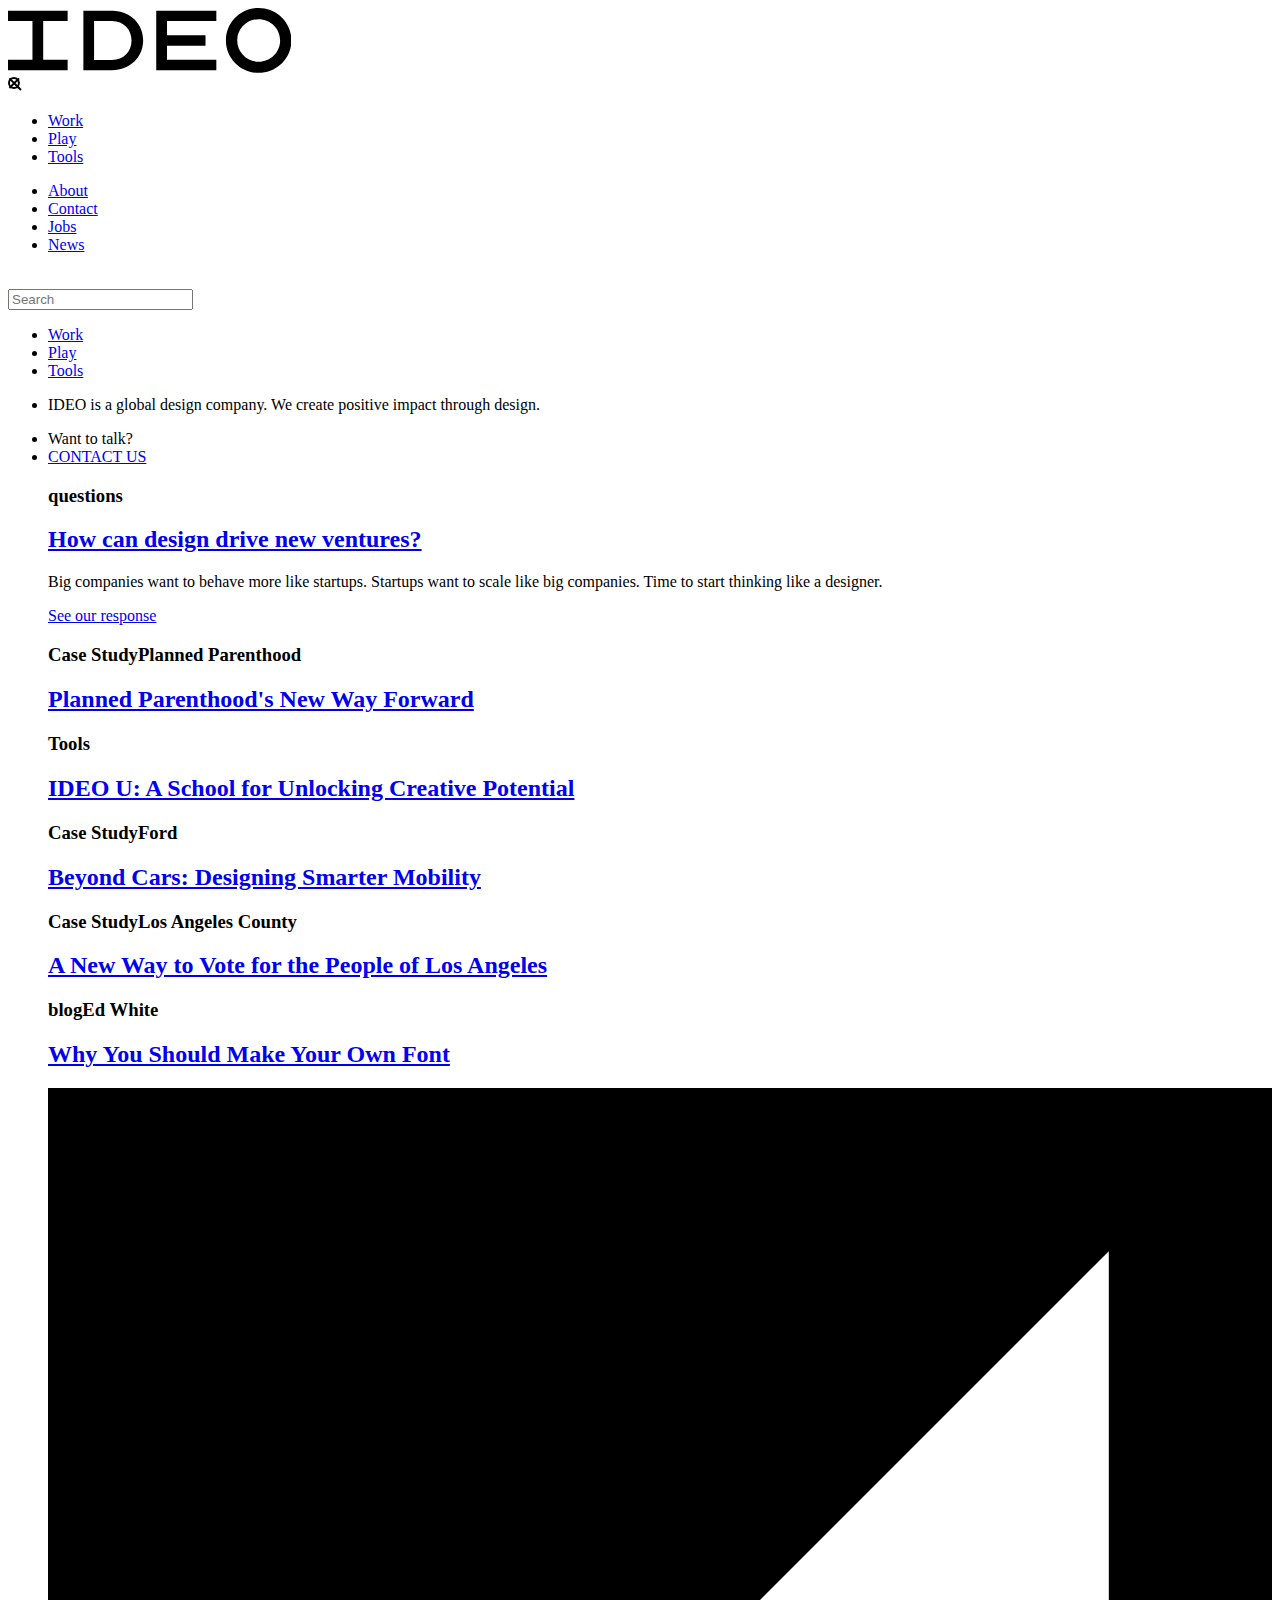
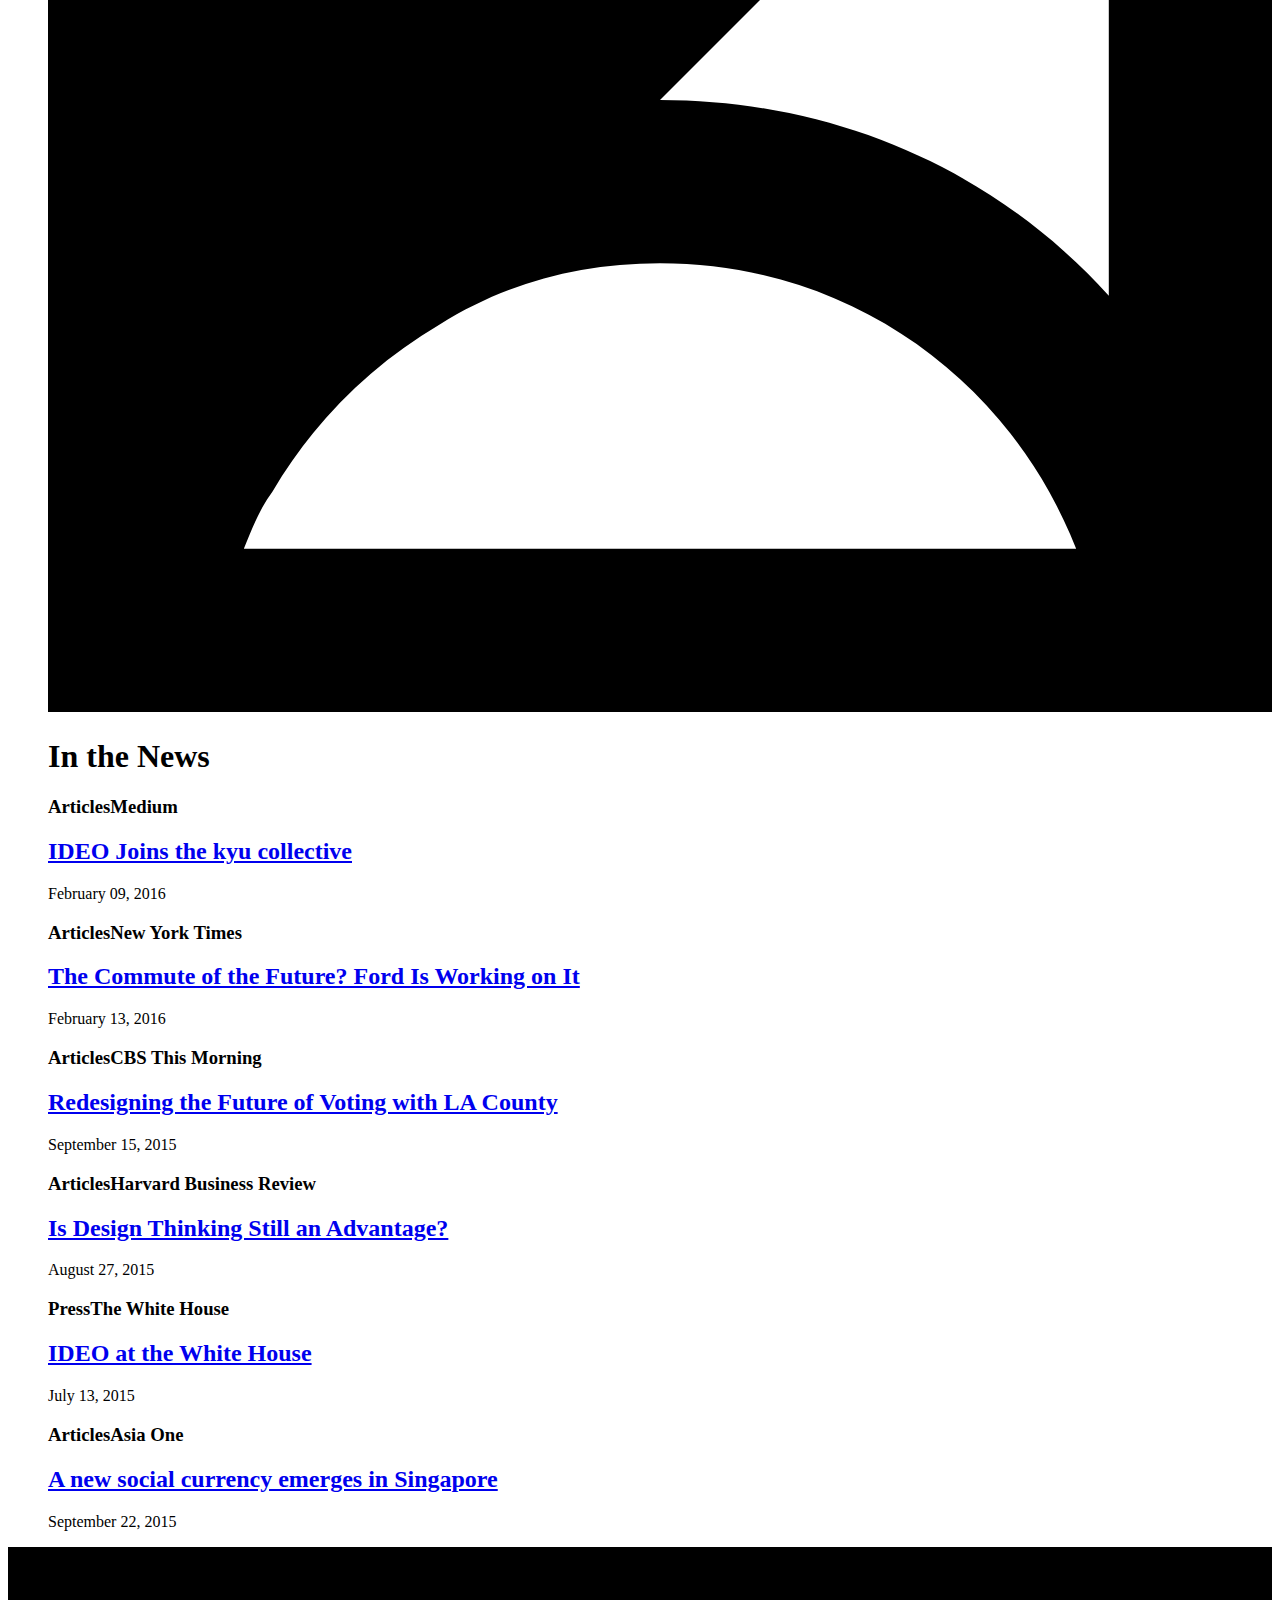
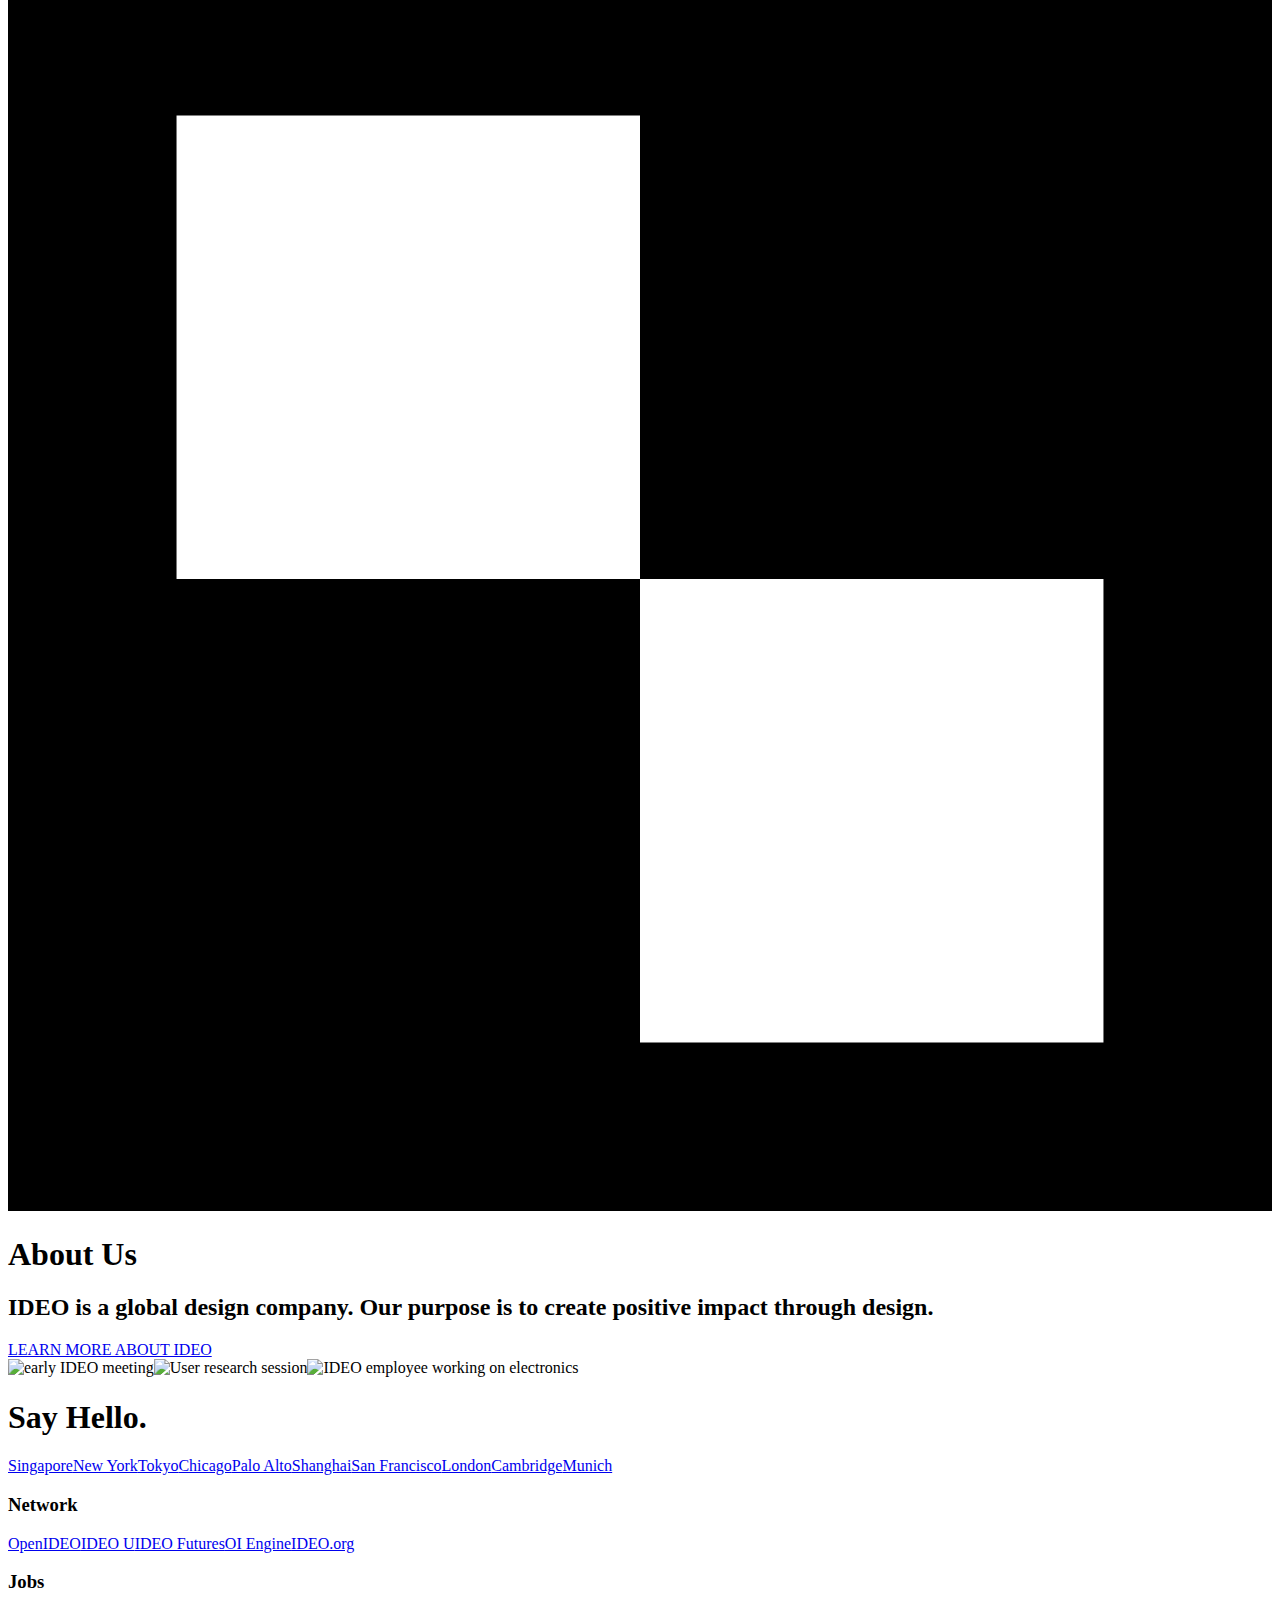
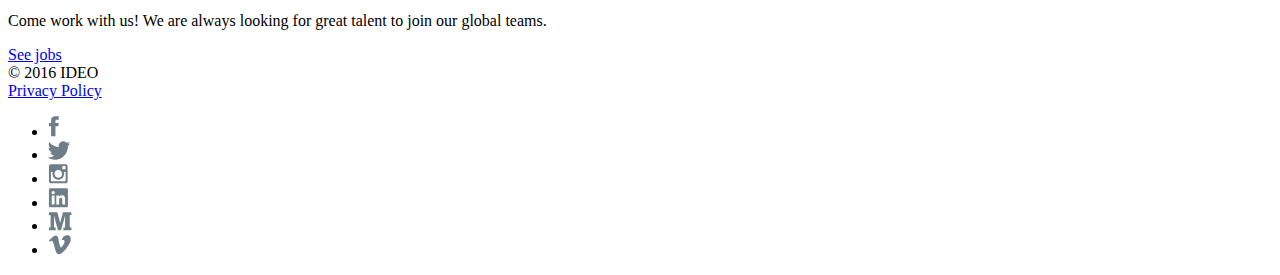
==== index.html @ 6a87eb4c "modify the index" ====
<!DOCTYPE html>
<!-- saved from url=(0020)http://new.ideo.com/ -->
<html data-react-helmet=""><head><meta http-equiv="Content-Type" content="text/html; charset=UTF-8">
  
  <meta name="viewport" content="width=device-width, initial-scale=1">
  
  <link rel="stylesheet" href="./IDEO _ new.ideo.com_files/style.221939f9257e8ff9633b.css">
  <link rel="stylesheet" href="./IDEO _ new.ideo.com_files/fonts.css">
  <link rel="shortcut icon" type="image/x-icon" href="http://new.ideo.com/assets/favicon.ico?20171114">
  <title data-react-helmet="true">IDEO | new.ideo.com</title>
<script type="text/javascript" id="www-widgetapi-script" src="./IDEO _ new.ideo.com_files/www-widgetapi.js" async=""></script><script type="text/javascript" charset="utf8" async="" src="./IDEO _ new.ideo.com_files/iframe_api"></script><script type="text/javascript" charset="utf8" async="" src="./IDEO _ new.ideo.com_files/iframe_api"></script><meta property="og:title" content="IDEO" data-react-helmet="true"><meta property="og:image" content="http://5a5f89b8e10a225a44ac-ccbed124c38c4f7a3066210c073e7d55.r9.cf1.rackcdn.com/images/static/images/ideo_contact.jpg" data-react-helmet="true"><meta property="og:description" content="IDEO is a global design company. We create positive impact through design." data-react-helmet="true"></head>
<body>
  <div id="root"><div class="App" data-reactid=".0"><div data-reactid=".0.0"><noscript data-reactid=".0.0.0"></noscript><div class="Header" data-reactid=".0.0.1"><div class="NavBar" data-reactid=".0.0.1.0"><div class="Nav" data-reactid=".0.0.1.0.0"><div class="NavBar-Left" data-reactid=".0.0.1.0.0.0"><div class="Bar-Item" data-reactid=".0.0.1.0.0.0.0"><a class="NavBar-Home-Link Link" href="http://new.ideo.com/" data-reactid=".0.0.1.0.0.0.0.0"><span class="isvg loaded" data-reactid=".0.0.1.0.0.0.0.0.0"><!--?xml version="1.0" encoding="utf-8"?-->
<!-- Generator: Adobe Illustrator 16.0.4, SVG Export Plug-In . SVG Version: 6.00 Build 0)  -->

<svg version="1.1" id="Layer_1___-450855287" xmlns="http://www.w3.org/2000/svg" xmlns:xlink="http://www.w3.org/1999/xlink" x="0px" y="0px" width="283.465px" height="64.871px" viewBox="0 0 283.465 64.871" enable-background="new 0 0 283.465 64.871" xml:space="preserve">
<g>
	<path d="M104.511,2.628H75.374v59.623h28.56c18.491-0.205,31.228-13.166,31.228-29.9C135.162,15.795,122.688,3.085,104.511,2.628z
		 M103.979,51.989V51.98H86.069V12.882h18.075c11.741,0.276,19.384,8.474,19.384,19.63
		C123.528,43.721,115.814,51.793,103.979,51.989z"></path>
	<polygon points="59.628,13.104 59.628,2.628 0,2.628 0,13.104 24.453,13.104 24.453,51.774 0,51.774 0,62.251 59.628,62.251 
		59.628,51.774 35.18,51.774 35.18,13.104 	"></polygon>
	<polygon points="208.35,13.061 208.35,2.628 148.244,2.628 148.244,62.251 208.35,62.251 208.35,51.811 159.024,51.811 
		159.024,37.651 197.525,37.651 197.525,27.22 159.024,27.22 159.024,13.061 	"></polygon>
	<path d="M250.699,0c-18.098,0-32.764,14.526-32.764,32.432c0,17.922,14.666,32.439,32.764,32.439
		c18.092,0,32.766-14.518,32.766-32.439C283.465,14.526,268.791,0,250.699,0z M250.699,53.679c-11.846,0-21.453-9.511-21.453-21.247
		c0-11.72,9.607-21.231,21.453-21.231c11.844,0,21.453,9.512,21.453,21.231C272.152,44.168,262.543,53.679,250.699,53.679z"></path>
</g>
</svg>
</span></a></div></div><div class="NavBar-Center" data-reactid=".0.0.1.0.0.1"><div class="Bar-Item" data-reactid=".0.0.1.0.0.1.0"></div></div><div class="NavBar-Right" data-reactid=".0.0.1.0.0.2"><div class="Bar-Item" data-reactid=".0.0.1.0.0.2.0"><a class="Link Search-Link" style="display:table;" href="http://new.ideo.com/search" data-reactid=".0.0.1.0.0.2.0.0"><span data-reactid=".0.0.1.0.0.2.0.0.0"><svg class="search_icon_container" version="1.1" xmlns:sketch="http://www.bohemiancoding.com/sketch/ns" xmlns="http://www.w3.org/2000/svg" xmlns:xlink="http://www.w3.org/1999/xlink" x="0px" y="0px" width="15px" height="15px" viewBox="0 0 15 15" enable-background="new 0 0 15 15" xml:space="preserve">
      <path id="magnify" sketch:type="MSPage" fill="none" stroke="#000000" stroke-width="2" d="M5.941,1C3.212,1,1,3.212,1,5.941c0,2.729,2.212,4.942,4.941,4.942c2.729,0,4.941-2.213,4.941-4.942C10.883,3.212,8.67,1,5.941,1z M9.471,9.471L13,13"></path>

      <path class="search-close-icon" id="search-close-icon" sketch:type="MSPage" fill="none" stroke="#000000" stroke-width="2" d="M10.965,10.965L1.394,1.394 M1.433,10.965l9.572-9.571"></path>
</svg>
</span></a></div><div class="Bar-Item" data-reactid=".0.0.1.0.0.2.1"><div class="Hamburger-Link" data-reactid=".0.0.1.0.0.2.1.0"><div class="Hamburger" data-reactid=".0.0.1.0.0.2.1.0.0"><span class="Hamburger-Line" data-reactid=".0.0.1.0.0.2.1.0.0.0"></span><span class="Hamburger-Line" data-reactid=".0.0.1.0.0.2.1.0.0.1"></span><span class="Hamburger-Line" data-reactid=".0.0.1.0.0.2.1.0.0.2"></span></div></div></div></div></div><div class="NavMenu" data-reactid=".0.0.1.0.1"><div class="Grid" data-reactid=".0.0.1.0.1.0"><div class="Menu" data-reactid=".0.0.1.0.1.0.0"><ul class="Navigation-Column" data-reactid=".0.0.1.0.1.0.0.0"><li class="Navigation-Element" data-reactid=".0.0.1.0.1.0.0.0.0"><a class="" href="http://new.ideo.com/work" data-reactid=".0.0.1.0.1.0.0.0.0.0">Work</a></li><li class="Navigation-Element" data-reactid=".0.0.1.0.1.0.0.0.1"><a class="" href="http://new.ideo.com/blog" data-reactid=".0.0.1.0.1.0.0.0.1.0">Play</a></li><li class="Navigation-Element" data-reactid=".0.0.1.0.1.0.0.0.2"><a class="" href="http://new.ideo.com/tools" data-reactid=".0.0.1.0.1.0.0.0.2.0">Tools</a></li></ul><ul class="Navigation-Footer" data-reactid=".0.0.1.0.1.0.0.1"><li class="Navigation-Element" data-reactid=".0.0.1.0.1.0.0.1.0"><a class="" href="http://new.ideo.com/about" data-reactid=".0.0.1.0.1.0.0.1.0.0">About</a></li><li class="Navigation-Element" data-reactid=".0.0.1.0.1.0.0.1.1"><a class="" href="http://new.ideo.com/contact" data-reactid=".0.0.1.0.1.0.0.1.1.0">Contact</a></li><li class="Navigation-Element" data-reactid=".0.0.1.0.1.0.0.1.2"><a class="" href="http://new.ideo.com/jobs" data-reactid=".0.0.1.0.1.0.0.1.2.0">Jobs</a></li><li class="Navigation-Element" data-reactid=".0.0.1.0.1.0.0.1.3"><a class="" href="http://new.ideo.com/news" data-reactid=".0.0.1.0.1.0.0.1.3.0">News</a></li></ul></div></div></div><div class="Search-searchOverlay" data-reactid=".0.0.1.0.2"><div class="Grid" data-reactid=".0.0.1.0.2.0"><div class="Search-overlayInputContainer" data-reactid=".0.0.1.0.2.0.0"><input class="Search-searchTermsInput--overlay" placeholder="Search" data-reactid=".0.0.1.0.2.0.0.0"><img class="White-Search-Icon" src="[data-uri]" alt="Search" data-reactid=".0.0.1.0.2.0.0.1"></div></div></div></div></div><div class="HomeHeader" data-reactid=".0.0.2"><div class="HomeHeader-container" data-reactid=".0.0.2.0"><div class="Grid" data-reactid=".0.0.2.0.0"><div class="HomeHeader-triplets" data-reactid=".0.0.2.0.0.0"><ul class="Menu List-Unstyled" data-reactid=".0.0.2.0.0.0.0"><li class="" data-title="work" data-reactid=".0.0.2.0.0.0.0.$0"><a class="" href="http://new.ideo.com/work" data-reactid=".0.0.2.0.0.0.0.$0.0"><span data-reactid=".0.0.2.0.0.0.0.$0.0.0">Work</span></a></li><li class="" data-title="play" data-reactid=".0.0.2.0.0.0.0.$1"><a class="" href="http://new.ideo.com/blog" data-reactid=".0.0.2.0.0.0.0.$1.0"><span data-reactid=".0.0.2.0.0.0.0.$1.0.0">Play</span></a></li><li class="" data-title="tools" data-reactid=".0.0.2.0.0.0.0.$2"><a class="" href="http://new.ideo.com/tools" data-reactid=".0.0.2.0.0.0.0.$2.0"><span data-reactid=".0.0.2.0.0.0.0.$2.0.0">Tools</span></a></li></ul></div><div class="HomeHeader-slogalAndContactNote" data-reactid=".0.0.2.0.0.1"><ul class="Contact List-Unstyled" data-reactid=".0.0.2.0.0.1.0"><li class="ContactStatement" data-reactid=".0.0.2.0.0.1.0.0"><p data-reactid=".0.0.2.0.0.1.0.0.0">IDEO is a global design company. We create positive impact through design.</p></li><li class="ContactHeading" data-reactid=".0.0.2.0.0.1.0.1">Want to talk?</li><li data-reactid=".0.0.2.0.0.1.0.2"><a class="" href="http://new.ideo.com/contact" data-reactid=".0.0.2.0.0.1.0.2.0">CONTACT US</a></li></ul></div></div></div></div><ul class="Bands" data-reactid=".0.0.3"><div class="Band FeaturedTileBand FeaturedTileBand--null" data-reactid=".0.0.3.$0"><div class="FeaturedTileBand-ImageContainer" data-reactid=".0.0.3.$0.0"><div class="SmartImage SmartImage--background" style="background-image: url(&quot;http://churchill.imgix.net/images/casestudies/images/IDEO_MassMutual_SoG_8.jpg?auto=format&amp;dpr=2&amp;fit=fit&amp;h=832&amp;w=1500&quot;);" data-reactid=".0.0.3.$0.0.0"></div></div><div class="FeaturedTileBand-Content" data-reactid=".0.0.3.$0.1"><div class="Grid" data-reactid=".0.0.3.$0.1.0"><div class="FeaturedTileBand-PlaceholderContainer" data-reactid=".0.0.3.$0.1.0.0"><div class="FeaturedTileBand-Placeholder" data-reactid=".0.0.3.$0.1.0.0.0"></div></div><div class="FeaturedTileBand-MainContainer" data-reactid=".0.0.3.$0.1.0.1"><div class="FeaturedTileBand-Main" data-reactid=".0.0.3.$0.1.0.1.0"><div class="FeaturedTileBand-MainContent" data-reactid=".0.0.3.$0.1.0.1.0.0"><h3 class="" data-reactid=".0.0.3.$0.1.0.1.0.0.0"><span class="FeaturedTileBand-Type" data-reactid=".0.0.3.$0.1.0.1.0.0.0.0">questions</span><span data-reactid=".0.0.3.$0.1.0.1.0.0.0.1"></span></h3><h2 data-reactid=".0.0.3.$0.1.0.1.0.0.1"><span data-reactid=".0.0.3.$0.1.0.1.0.0.1.0"><a class="" href="http://new.ideo.com/question/how-can-design-drive-new-ventures" data-reactid=".0.0.3.$0.1.0.1.0.0.1.0.0"><span data-reactid=".0.0.3.$0.1.0.1.0.0.1.0.0.0"> </span><span data-reactid=".0.0.3.$0.1.0.1.0.0.1.0.0.1">How can design drive new ventures?</span><span data-reactid=".0.0.3.$0.1.0.1.0.0.1.0.0.2"> </span></a></span></h2><div class="FeaturedTileBand-Divider" data-reactid=".0.0.3.$0.1.0.1.0.0.2"></div><p data-reactid=".0.0.3.$0.1.0.1.0.0.3">Big companies want to behave more like startups. Startups want to scale like big companies. Time to start thinking like a designer.</p><a class="Button Button--small" href="http://new.ideo.com/question/how-can-design-drive-new-ventures" data-reactid=".0.0.3.$0.1.0.1.0.0.4">See our response</a></div><span data-reactid=".0.0.3.$0.1.0.1.0.1"></span></div></div></div></div></div><div class="Band ThreeRichTilesBand WithinRowsOfBands" data-reactid=".0.0.3.$1"><div class="Grid" data-reactid=".0.0.3.$1.1"><div class="RichTile RichTile--small RichTile--left" data-reactid=".0.0.3.$1.1.$0"><div class="RichTile-Content" data-reactid=".0.0.3.$1.1.$0.0"><div class="RichTile-ImageContainer" data-reactid=".0.0.3.$1.1.$0.0.0"><a class="" href="http://new.ideo.com/case-study/planned-parenthoods-new-way-forward" data-reactid=".0.0.3.$1.1.$0.0.0.0"><span data-reactid=".0.0.3.$1.1.$0.0.0.0.0"> </span><div class="SmartImage SmartImage--background" style="background-image: url(&quot;http://churchill.imgix.net/images/casestudies/images/P2J1506.jpg?auto=format&amp;dpr=2&amp;fit=crop&amp;h=270&amp;w=400&quot;);" data-reactid=".0.0.3.$1.1.$0.0.0.0.1"></div><span data-reactid=".0.0.3.$1.1.$0.0.0.0.2"> </span></a></div><div class="RichTile-MainContainer" data-reactid=".0.0.3.$1.1.$0.0.1"><span data-reactid=".0.0.3.$1.1.$0.0.1.0"></span><h3 class="" data-reactid=".0.0.3.$1.1.$0.0.1.1"><span class="RichTile-Type" data-reactid=".0.0.3.$1.1.$0.0.1.1.0">Case Study</span><span data-reactid=".0.0.3.$1.1.$0.0.1.1.1">Planned Parenthood</span></h3><h2 data-reactid=".0.0.3.$1.1.$0.0.1.2"><span data-reactid=".0.0.3.$1.1.$0.0.1.2.0"><a class="" href="http://new.ideo.com/case-study/planned-parenthoods-new-way-forward" data-reactid=".0.0.3.$1.1.$0.0.1.2.0.0">Planned Parenthood's New Way Forward</a></span></h2></div></div></div><div class="RichTile RichTile--small RichTile--left" data-reactid=".0.0.3.$1.1.$1"><div class="RichTile-Content" data-reactid=".0.0.3.$1.1.$1.0"><div class="RichTile-ImageContainer" data-reactid=".0.0.3.$1.1.$1.0.0"><a class="" href="http://new.ideo.com/post/ideo-u" data-reactid=".0.0.3.$1.1.$1.0.0.0"><span data-reactid=".0.0.3.$1.1.$1.0.0.0.0"> </span><div class="SmartImage SmartImage--background" style="background-image: url(&quot;http://churchill.imgix.net/images/externalDestination/images/home-left-right-image-2.jpg?auto=format&amp;dpr=2&amp;fit=crop&amp;h=270&amp;w=400&quot;);" data-reactid=".0.0.3.$1.1.$1.0.0.0.1"></div><span data-reactid=".0.0.3.$1.1.$1.0.0.0.2"> </span></a></div><div class="RichTile-MainContainer" data-reactid=".0.0.3.$1.1.$1.0.1"><span data-reactid=".0.0.3.$1.1.$1.0.1.0"></span><h3 class="" data-reactid=".0.0.3.$1.1.$1.0.1.1"><span class="RichTile-Type" data-reactid=".0.0.3.$1.1.$1.0.1.1.0">Tools</span><span data-reactid=".0.0.3.$1.1.$1.0.1.1.1"></span></h3><h2 data-reactid=".0.0.3.$1.1.$1.0.1.2"><span data-reactid=".0.0.3.$1.1.$1.0.1.2.0"><a class="" href="http://new.ideo.com/post/ideo-u" data-reactid=".0.0.3.$1.1.$1.0.1.2.0.0">IDEO U: A School for Unlocking Creative Potential</a></span></h2></div></div></div><div class="RichTile RichTile--small RichTile--left" data-reactid=".0.0.3.$1.1.$2"><div class="RichTile-Content" data-reactid=".0.0.3.$1.1.$2.0"><div class="RichTile-ImageContainer" data-reactid=".0.0.3.$1.1.$2.0.0"><a class="" href="http://new.ideo.com/case-study/beyond-cars-designing-smarter-mobility" data-reactid=".0.0.3.$1.1.$2.0.0.0"><span data-reactid=".0.0.3.$1.1.$2.0.0.0.0"> </span><div class="SmartImage SmartImage--background" style="background-image: url(&quot;http://churchill.imgix.net/images/casestudies/images/ford_5.JPG?auto=format&amp;dpr=2&amp;fit=crop&amp;h=270&amp;w=400&quot;);" data-reactid=".0.0.3.$1.1.$2.0.0.0.1"></div><span data-reactid=".0.0.3.$1.1.$2.0.0.0.2"> </span></a></div><div class="RichTile-MainContainer" data-reactid=".0.0.3.$1.1.$2.0.1"><span data-reactid=".0.0.3.$1.1.$2.0.1.0"></span><h3 class="" data-reactid=".0.0.3.$1.1.$2.0.1.1"><span class="RichTile-Type" data-reactid=".0.0.3.$1.1.$2.0.1.1.0">Case Study</span><span data-reactid=".0.0.3.$1.1.$2.0.1.1.1">Ford</span></h3><h2 data-reactid=".0.0.3.$1.1.$2.0.1.2"><span data-reactid=".0.0.3.$1.1.$2.0.1.2.0"><a class="" href="http://new.ideo.com/case-study/beyond-cars-designing-smarter-mobility" data-reactid=".0.0.3.$1.1.$2.0.1.2.0.0">Beyond Cars: Designing Smarter Mobility</a></span></h2></div></div></div></div></div><div class="Band PairTilesBand lightBlue WithinRowsOfBands" data-reactid=".0.0.3.$2"><div class="Grid" data-reactid=".0.0.3.$2.0"><div class="RichTile RichTile--medium RichTile--left" data-reactid=".0.0.3.$2.0.$0"><div class="RichTile-Content" data-reactid=".0.0.3.$2.0.$0.0"><div class="RichTile-ImageContainer" data-reactid=".0.0.3.$2.0.$0.0.0"><a class="" href="http://new.ideo.com/case-study/a-new-way-to-vote-for-the-people-of-los-angeles" data-reactid=".0.0.3.$2.0.$0.0.0.0"><span data-reactid=".0.0.3.$2.0.$0.0.0.0.0"> </span><div class="SmartImage SmartImage--background" style="background-image: url(&quot;http://churchill.imgix.net/images/casestudies/images/july_screen02.jpg?auto=format&amp;dpr=2&amp;fit=crop&amp;h=270&amp;w=800&quot;);" data-reactid=".0.0.3.$2.0.$0.0.0.0.1"></div><span data-reactid=".0.0.3.$2.0.$0.0.0.0.2"> </span></a></div><div class="RichTile-MainContainer" data-reactid=".0.0.3.$2.0.$0.0.1"><span data-reactid=".0.0.3.$2.0.$0.0.1.0"></span><h3 class="" data-reactid=".0.0.3.$2.0.$0.0.1.1"><span class="RichTile-Type" data-reactid=".0.0.3.$2.0.$0.0.1.1.0">Case Study</span><span data-reactid=".0.0.3.$2.0.$0.0.1.1.1">Los Angeles County</span></h3><h2 data-reactid=".0.0.3.$2.0.$0.0.1.2"><span data-reactid=".0.0.3.$2.0.$0.0.1.2.0"><a class="" href="http://new.ideo.com/case-study/a-new-way-to-vote-for-the-people-of-los-angeles" data-reactid=".0.0.3.$2.0.$0.0.1.2.0.0">A New Way to Vote for the People of Los Angeles</a></span></h2></div></div></div><div class="RichTile RichTile--small RichTile--left" data-reactid=".0.0.3.$2.0.$1"><div class="RichTile-Content" data-reactid=".0.0.3.$2.0.$1.0"><div class="RichTile-ImageContainer" data-reactid=".0.0.3.$2.0.$1.0.0"><a class="" href="http://new.ideo.com/blog/why-you-should-make-your-own-font" data-reactid=".0.0.3.$2.0.$1.0.0.0"><span data-reactid=".0.0.3.$2.0.$1.0.0.0.0"> </span><div class="SmartImage SmartImage--background" style="background-image: url(&quot;http://churchill.imgix.net/images/blog/images/10_Table_Smaller.jpg?auto=format&amp;dpr=2&amp;fit=crop&amp;h=270&amp;w=400&quot;);" data-reactid=".0.0.3.$2.0.$1.0.0.0.1"></div><span data-reactid=".0.0.3.$2.0.$1.0.0.0.2"> </span></a></div><div class="RichTile-MainContainer" data-reactid=".0.0.3.$2.0.$1.0.1"><span data-reactid=".0.0.3.$2.0.$1.0.1.0"></span><h3 class="" data-reactid=".0.0.3.$2.0.$1.0.1.1"><span class="RichTile-Type" data-reactid=".0.0.3.$2.0.$1.0.1.1.0">blog</span><span data-reactid=".0.0.3.$2.0.$1.0.1.1.1">Ed White</span></h3><h2 data-reactid=".0.0.3.$2.0.$1.0.1.2"><span data-reactid=".0.0.3.$2.0.$1.0.1.2.0"><a class="" href="http://new.ideo.com/blog/why-you-should-make-your-own-font" data-reactid=".0.0.3.$2.0.$1.0.1.2.0.0">Why You Should Make Your Own Font</a></span></h2></div></div></div></div></div><div class="Band Band--ThreeLinkColumns" data-reactid=".0.0.3.$3"><div data-reactid=".0.0.3.$3.0"><div class="Band-Header" data-reactid=".0.0.3.$3.0.0"><img src="[data-uri]" alt="" data-reactid=".0.0.3.$3.0.0.0"><h1 data-reactid=".0.0.3.$3.0.0.1">In the News</h1></div><div class="Grid Grid--Wrap" data-reactid=".0.0.3.$3.0.1"><div class="row" data-reactid=".0.0.3.$3.0.1.0"><div class="BandLinkTile BandLinkTile--three BandLinkTile--dark BandLinkTile--bottom" data-reactid=".0.0.3.$3.0.1.0.$0"><div class="BandLinkTile-Content" data-reactid=".0.0.3.$3.0.1.0.$0.0"><div class="BandLinkTile-MainContainer" data-reactid=".0.0.3.$3.0.1.0.$0.0.0"><h3 class="" data-reactid=".0.0.3.$3.0.1.0.$0.0.0.0"><span class="BandLinkTile-Type" data-reactid=".0.0.3.$3.0.1.0.$0.0.0.0.0">Articles</span><span data-reactid=".0.0.3.$3.0.1.0.$0.0.0.0.1">Medium</span></h3><h2 data-reactid=".0.0.3.$3.0.1.0.$0.0.0.1"><span data-reactid=".0.0.3.$3.0.1.0.$0.0.0.1.0"><a class="" href="http://new.ideo.com/news/ideo-joins-the-kyu-collective" data-reactid=".0.0.3.$3.0.1.0.$0.0.0.1.0.0"><span data-reactid=".0.0.3.$3.0.1.0.$0.0.0.1.0.0.0"> </span><span data-reactid=".0.0.3.$3.0.1.0.$0.0.0.1.0.0.1">IDEO Joins the kyu collective</span><span data-reactid=".0.0.3.$3.0.1.0.$0.0.0.1.0.0.2"> </span></a></span></h2><p class="Date" data-reactid=".0.0.3.$3.0.1.0.$0.0.0.2">February 09, 2016</p></div></div></div><div class="BandLinkTile BandLinkTile--three BandLinkTile--light BandLinkTile--top" data-reactid=".0.0.3.$3.0.1.0.$1"><div class="BandLinkTile-Content" data-reactid=".0.0.3.$3.0.1.0.$1.0"><div class="BandLinkTile-MainContainer" data-reactid=".0.0.3.$3.0.1.0.$1.0.0"><h3 class="" data-reactid=".0.0.3.$3.0.1.0.$1.0.0.0"><span class="BandLinkTile-Type" data-reactid=".0.0.3.$3.0.1.0.$1.0.0.0.0">Articles</span><span data-reactid=".0.0.3.$3.0.1.0.$1.0.0.0.1">New York Times</span></h3><h2 data-reactid=".0.0.3.$3.0.1.0.$1.0.0.1"><span data-reactid=".0.0.3.$3.0.1.0.$1.0.0.1.0"><a class="" href="http://new.ideo.com/news/the-commute-of-the-future-ford-is-working-on-it" data-reactid=".0.0.3.$3.0.1.0.$1.0.0.1.0.0"><span data-reactid=".0.0.3.$3.0.1.0.$1.0.0.1.0.0.0"> </span><span data-reactid=".0.0.3.$3.0.1.0.$1.0.0.1.0.0.1">The Commute of the Future? Ford Is Working on It</span><span data-reactid=".0.0.3.$3.0.1.0.$1.0.0.1.0.0.2"> </span></a></span></h2><p class="Date" data-reactid=".0.0.3.$3.0.1.0.$1.0.0.2">February 13, 2016</p></div></div></div><div class="BandLinkTile BandLinkTile--three BandLinkTile--light BandLinkTile--bottom" data-reactid=".0.0.3.$3.0.1.0.$2"><div class="BandLinkTile-Content" data-reactid=".0.0.3.$3.0.1.0.$2.0"><div class="BandLinkTile-MainContainer" data-reactid=".0.0.3.$3.0.1.0.$2.0.0"><h3 class="" data-reactid=".0.0.3.$3.0.1.0.$2.0.0.0"><span class="BandLinkTile-Type" data-reactid=".0.0.3.$3.0.1.0.$2.0.0.0.0">Articles</span><span data-reactid=".0.0.3.$3.0.1.0.$2.0.0.0.1">CBS This Morning</span></h3><h2 data-reactid=".0.0.3.$3.0.1.0.$2.0.0.1"><span data-reactid=".0.0.3.$3.0.1.0.$2.0.0.1.0"><a class="" href="http://new.ideo.com/news/redesigning-the-future-of-voting-with-la-county" data-reactid=".0.0.3.$3.0.1.0.$2.0.0.1.0.0"><span data-reactid=".0.0.3.$3.0.1.0.$2.0.0.1.0.0.0"> </span><span data-reactid=".0.0.3.$3.0.1.0.$2.0.0.1.0.0.1">Redesigning the Future of Voting with LA County</span><span data-reactid=".0.0.3.$3.0.1.0.$2.0.0.1.0.0.2"> </span></a></span></h2><p class="Date" data-reactid=".0.0.3.$3.0.1.0.$2.0.0.2">September 15, 2015</p></div></div></div><div class="BandLinkTile BandLinkTile--three BandLinkTile--dark BandLinkTile--top" data-reactid=".0.0.3.$3.0.1.0.$3"><div class="BandLinkTile-Content" data-reactid=".0.0.3.$3.0.1.0.$3.0"><div class="BandLinkTile-MainContainer" data-reactid=".0.0.3.$3.0.1.0.$3.0.0"><h3 class="" data-reactid=".0.0.3.$3.0.1.0.$3.0.0.0"><span class="BandLinkTile-Type" data-reactid=".0.0.3.$3.0.1.0.$3.0.0.0.0">Articles</span><span data-reactid=".0.0.3.$3.0.1.0.$3.0.0.0.1">Harvard Business Review</span></h3><h2 data-reactid=".0.0.3.$3.0.1.0.$3.0.0.1"><span data-reactid=".0.0.3.$3.0.1.0.$3.0.0.1.0"><a class="" href="http://new.ideo.com/news/is-design-thinking-still-an-advantage" data-reactid=".0.0.3.$3.0.1.0.$3.0.0.1.0.0"><span data-reactid=".0.0.3.$3.0.1.0.$3.0.0.1.0.0.0"> </span><span data-reactid=".0.0.3.$3.0.1.0.$3.0.0.1.0.0.1">Is Design Thinking Still an Advantage?</span><span data-reactid=".0.0.3.$3.0.1.0.$3.0.0.1.0.0.2"> </span></a></span></h2><p class="Date" data-reactid=".0.0.3.$3.0.1.0.$3.0.0.2">August 27, 2015</p></div></div></div><div class="BandLinkTile BandLinkTile--three BandLinkTile--light BandLinkTile--bottom" data-reactid=".0.0.3.$3.0.1.0.$4"><div class="BandLinkTile-Content" data-reactid=".0.0.3.$3.0.1.0.$4.0"><div class="BandLinkTile-MainContainer" data-reactid=".0.0.3.$3.0.1.0.$4.0.0"><h3 class="" data-reactid=".0.0.3.$3.0.1.0.$4.0.0.0"><span class="BandLinkTile-Type" data-reactid=".0.0.3.$3.0.1.0.$4.0.0.0.0">Press</span><span data-reactid=".0.0.3.$3.0.1.0.$4.0.0.0.1">The White House</span></h3><h2 data-reactid=".0.0.3.$3.0.1.0.$4.0.0.1"><span data-reactid=".0.0.3.$3.0.1.0.$4.0.0.1.0"><a class="" href="http://new.ideo.com/news/ideo-at-the-white-house" data-reactid=".0.0.3.$3.0.1.0.$4.0.0.1.0.0"><span data-reactid=".0.0.3.$3.0.1.0.$4.0.0.1.0.0.0"> </span><span data-reactid=".0.0.3.$3.0.1.0.$4.0.0.1.0.0.1">IDEO at the White House</span><span data-reactid=".0.0.3.$3.0.1.0.$4.0.0.1.0.0.2"> </span></a></span></h2><p class="Date" data-reactid=".0.0.3.$3.0.1.0.$4.0.0.2">July 13, 2015</p></div></div></div><div class="BandLinkTile BandLinkTile--three BandLinkTile--light BandLinkTile--top" data-reactid=".0.0.3.$3.0.1.0.$5"><div class="BandLinkTile-Content" data-reactid=".0.0.3.$3.0.1.0.$5.0"><div class="BandLinkTile-MainContainer" data-reactid=".0.0.3.$3.0.1.0.$5.0.0"><h3 class="" data-reactid=".0.0.3.$3.0.1.0.$5.0.0.0"><span class="BandLinkTile-Type" data-reactid=".0.0.3.$3.0.1.0.$5.0.0.0.0">Articles</span><span data-reactid=".0.0.3.$3.0.1.0.$5.0.0.0.1">Asia One</span></h3><h2 data-reactid=".0.0.3.$3.0.1.0.$5.0.0.1"><span data-reactid=".0.0.3.$3.0.1.0.$5.0.0.1.0"><a class="" href="http://new.ideo.com/news/a-new-social-currency-emerges-in-singapore" data-reactid=".0.0.3.$3.0.1.0.$5.0.0.1.0.0"><span data-reactid=".0.0.3.$3.0.1.0.$5.0.0.1.0.0.0"> </span><span data-reactid=".0.0.3.$3.0.1.0.$5.0.0.1.0.0.1">A new social currency emerges in Singapore</span><span data-reactid=".0.0.3.$3.0.1.0.$5.0.0.1.0.0.2"> </span></a></span></h2><p class="Date" data-reactid=".0.0.3.$3.0.1.0.$5.0.0.2">September 22, 2015</p></div></div></div></div></div></div></div></ul><div class="HomeAboutUs" data-reactid=".0.0.4"><div class="Band-Header" data-reactid=".0.0.4.0"><img src="[data-uri]" alt="" data-reactid=".0.0.4.0.0"><h1 data-reactid=".0.0.4.0.1">About Us</h1></div><h2 data-reactid=".0.0.4.1">IDEO is a global design company. Our purpose is to create positive impact through design.</h2><div class="learn-more-btn" data-reactid=".0.0.4.2"><a class="Button Button--small" href="http://new.ideo.com/about" data-reactid=".0.0.4.2.0">LEARN MORE ABOUT IDEO</a></div><div class="circular-images" data-reactid=".0.0.4.3"><img src="./IDEO _ new.ideo.com_files/about-1.png" alt="early IDEO meeting" data-reactid=".0.0.4.3.0"><img src="./IDEO _ new.ideo.com_files/about-2.png" alt="User research session" data-reactid=".0.0.4.3.1"><img src="./IDEO _ new.ideo.com_files/about-3.png" alt="IDEO employee working on electronics" data-reactid=".0.0.4.3.2"></div></div><div class="Footer" data-reactid=".0.0.5"><div class="Grid" data-reactid=".0.0.5.0"><div class="Upper-Footer" data-reactid=".0.0.5.0.0"><h1 data-reactid=".0.0.5.0.0.0">Say Hello.</h1><div class="Upper-Footer-Content" data-reactid=".0.0.5.0.0.1"><div class="FooterLocations" data-reactid=".0.0.5.0.0.1.0"><a class="" href="http://new.ideo.com/location/singapore" data-reactid=".0.0.5.0.0.1.0.$2412">Singapore</a><a class="" href="http://new.ideo.com/location/new-york" data-reactid=".0.0.5.0.0.1.0.$2392">New York</a><a class="" href="http://new.ideo.com/location/tokyo" data-reactid=".0.0.5.0.0.1.0.$2372">Tokyo</a><a class="" href="http://new.ideo.com/location/chicago" data-reactid=".0.0.5.0.0.1.0.$2352">Chicago</a><a class="" href="http://new.ideo.com/location/palo-alto" data-reactid=".0.0.5.0.0.1.0.$2332">Palo Alto</a><a class="" href="http://new.ideo.com/location/shanghai" data-reactid=".0.0.5.0.0.1.0.$2312">Shanghai</a><a class="" href="http://new.ideo.com/location/san-francisco" data-reactid=".0.0.5.0.0.1.0.$2432">San Francisco</a><a class="" href="http://new.ideo.com/location/london" data-reactid=".0.0.5.0.0.1.0.$1812">London</a><a class="" href="http://new.ideo.com/location/cambridge" data-reactid=".0.0.5.0.0.1.0.$1802">Cambridge</a><a class="" href="http://new.ideo.com/location/munich" data-reactid=".0.0.5.0.0.1.0.$772">Munich</a></div><div class="Footer-Network-Links" data-reactid=".0.0.5.0.0.1.1"><h3 data-reactid=".0.0.5.0.0.1.1.0">Network</h3><a href="https://openideo.com/" target="_blank" rel="noopener" data-reactid=".0.0.5.0.0.1.1.1:$0">OpenIDEO</a><a href="http://www.ideou.com/" target="_blank" rel="noopener" data-reactid=".0.0.5.0.0.1.1.1:$1">IDEO U</a><a href="http://www.ideofutures.com/" target="_blank" rel="noopener" data-reactid=".0.0.5.0.0.1.1.1:$2">IDEO Futures</a><a href="http://www.oiengine.com/" target="_blank" rel="noopener" data-reactid=".0.0.5.0.0.1.1.1:$3">OI Engine</a><a href="https://www.ideo.org/" target="_blank" rel="noopener" data-reactid=".0.0.5.0.0.1.1.1:$4">IDEO.org</a></div><div class="Footer-Jobs" data-reactid=".0.0.5.0.0.1.2"><h3 data-reactid=".0.0.5.0.0.1.2.0">Jobs</h3><p data-reactid=".0.0.5.0.0.1.2.1">Come work with us! We are always looking for great talent to join our global teams.</p><a class="Button Button--small" href="http://new.ideo.com/jobs" data-reactid=".0.0.5.0.0.1.2.2">See jobs</a></div></div></div><div class="Lower-Footer" data-reactid=".0.0.5.0.1"><div class="Footer-Item Footer-Left" data-reactid=".0.0.5.0.1.0"><div class="Footer-I18nWrapper" data-reactid=".0.0.5.0.1.0.0"><span class="Footer-I18nLabel" data-reactid=".0.0.5.0.1.0.0.0"><span data-reactid=".0.0.5.0.1.0.0.0.0">© </span><span data-reactid=".0.0.5.0.1.0.0.0.1">2016</span><span data-reactid=".0.0.5.0.1.0.0.0.2"> IDEO</span></span></div></div><div class="Footer-Item Footer-Center" data-reactid=".0.0.5.0.1.1"><a class="Footer-LinkItem" href="http://new.ideo.com/privacy" target="_blank" rel="noopener" data-reactid=".0.0.5.0.1.1.0">Privacy Policy</a></div><div class="Footer-Item Footer-Right" data-reactid=".0.0.5.0.1.2"><ul class="Footer-Social" data-reactid=".0.0.5.0.1.2.0"><li class="Footer-SocialElement" data-reactid=".0.0.5.0.1.2.0.$facebook"><a href="http://www.facebook.com/IDEOprofile" target="_blank" rel="noopener" data-reactid=".0.0.5.0.1.2.0.$facebook.0"><span class="isvg loaded" data-reactid=".0.0.5.0.1.2.0.$facebook.0.0"><!--?xml version="1.0" encoding="UTF-8" standalone="no"?-->
<svg width="11px" height="21px" viewBox="0 0 11 21" version="1.1" xmlns="http://www.w3.org/2000/svg" xmlns:xlink="http://www.w3.org/1999/xlink" xmlns:sketch="http://www.bohemiancoding.com/sketch/ns">
    <!-- Generator: Sketch 3.3.2 (12043) - http://www.bohemiancoding.com/sketch -->
    <title>logo_facebook</title>
    <desc>Created with Sketch.</desc>
    <defs></defs>
    <g id="Page-1___-1561272119" stroke="none" stroke-width="1" fill="none" fill-rule="evenodd" sketch:type="MSPage">
        <g id="Artboard-12___-1561272119" sketch:type="MSArtboardGroup" transform="translate(-370.000000, -89.000000)" fill="#6E7E88">
            <g id="logo_facebook___-1561272119" sketch:type="MSLayerGroup" transform="translate(370.000000, 89.000000)">
                <path d="M7.47033929,20.3333333 L7.47033929,10.3321624 L10.3832122,10.3321624 L10.7692308,6.88570351 L7.47033929,6.88570351 L7.47528825,5.16071765 C7.47528825,4.26182809 7.56540048,3.78018254 8.92760058,3.78018254 L10.7486101,3.78018254 L10.7486101,0.333333333 L7.83532478,0.333333333 C4.33600059,0.333333333 3.10432921,2.00523669 3.10432921,4.81685239 L3.10432921,6.88609382 L0.923076923,6.88609382 L0.923076923,10.3325527 L3.10432921,10.3325527 L3.10432921,20.3333333 L7.47033929,20.3333333 Z" sketch:type="MSShapeGroup"></path>
            </g>
        </g>
    </g>
</svg></span></a></li><li class="Footer-SocialElement" data-reactid=".0.0.5.0.1.2.0.$twitter"><a href="http://twitter.com/ideo" target="_blank" rel="noopener" data-reactid=".0.0.5.0.1.2.0.$twitter.0"><span class="isvg loaded" data-reactid=".0.0.5.0.1.2.0.$twitter.0.0"><!--?xml version="1.0" encoding="UTF-8" standalone="no"?-->
<svg width="22px" height="19px" viewBox="0 0 22 19" version="1.1" xmlns="http://www.w3.org/2000/svg" xmlns:xlink="http://www.w3.org/1999/xlink" xmlns:sketch="http://www.bohemiancoding.com/sketch/ns">
    <!-- Generator: Sketch 3.3.2 (12043) - http://www.bohemiancoding.com/sketch -->
    <title>logo_twitter</title>
    <desc>Created with Sketch.</desc>
    <defs></defs>
    <g id="Page-1___-1047135550" stroke="none" stroke-width="1" fill="none" fill-rule="evenodd" sketch:type="MSPage">
        <g id="Artboard-12___-1047135550" sketch:type="MSArtboardGroup" transform="translate(-410.000000, -91.000000)" fill="#6E7E88">
            <g id="logo_twitter___-1047135550" sketch:type="MSLayerGroup" transform="translate(409.000000, 91.000000)">
                <path d="M11.6800334,5.21028706 L11.7280555,6.00325542 L10.9276867,5.90615726 C8.01434434,5.53394761 5.46917161,4.27167144 3.3081759,2.15169478 L2.2516891,1.09979797 L1.97956372,1.87658331 C1.40329819,3.60816729 1.77146783,5.43684945 2.97202101,6.66675957 C3.61231603,7.34644674 3.46824965,7.44354491 2.36374073,7.03896921 C1.97956372,6.90950499 1.64340883,6.81240682 1.61139408,6.8609559 C1.49934245,6.9742371 1.88351946,8.44689264 2.1876596,9.02948164 C2.60385137,9.83863304 3.45224228,10.6316014 4.38067007,11.1009092 L5.16503147,11.4731189 L4.23660368,11.4893019 C3.34019065,11.4893019 3.3081759,11.5054849 3.40422015,11.8453285 C3.72436766,12.8972253 4.98895034,14.0138542 6.3975994,14.4993451 L7.39005669,14.8391887 L6.5256584,15.3570456 C5.24506835,16.1014648 3.74037504,16.5222236 2.23568173,16.5545896 C1.51534982,16.5707726 0.923076923,16.6355048 0.923076923,16.6840538 C0.923076923,16.8458841 2.87597675,17.7521337 4.01250043,18.1081603 C7.42207144,19.1600571 11.4719375,18.7069323 14.5133389,16.9106162 C16.6743346,15.632157 18.8353303,13.0914216 19.843795,10.6316014 C20.3880457,9.32077615 20.9322965,6.92568801 20.9322965,5.77669303 C20.9322965,5.03227375 20.9803186,4.93517558 21.8767317,4.04510905 C22.4049751,3.52725215 22.9012037,2.96084618 22.997248,2.7990159 C23.1573217,2.49153837 23.1413143,2.49153837 22.3249382,2.76664984 C20.9643113,3.25214068 20.7722227,3.18740857 21.4445325,2.45917231 C21.9407612,1.94131542 22.5330341,1.0026998 22.5330341,0.727588325 C22.5330341,0.679039241 22.2929234,0.759954381 22.020798,0.905601632 C21.7326653,1.06743191 21.0923703,1.31017733 20.612149,1.45582458 L19.7477507,1.73093606 L18.9633893,1.19689613 C18.5311902,0.905601632 17.9229099,0.581941074 17.6027624,0.484842906 C16.7863862,0.258280516 15.5378109,0.290646572 14.8014716,0.549575018 C12.8005497,1.27781127 11.535967,3.15504251 11.6800334,5.21028706 Z" sketch:type="MSShapeGroup"></path>
            </g>
        </g>
    </g>
</svg></span></a></li><li class="Footer-SocialElement" data-reactid=".0.0.5.0.1.2.0.$instagram"><a href="https://instagram.com/ideo" target="_blank" rel="noopener" data-reactid=".0.0.5.0.1.2.0.$instagram.0"><span class="isvg loaded" data-reactid=".0.0.5.0.1.2.0.$instagram.0.0"><!--?xml version="1.0" encoding="UTF-8" standalone="no"?-->
<svg width="20px" height="20px" viewBox="0 0 20 20" version="1.1" xmlns="http://www.w3.org/2000/svg" xmlns:xlink="http://www.w3.org/1999/xlink" xmlns:sketch="http://www.bohemiancoding.com/sketch/ns">
    <!-- Generator: Sketch 3.3.2 (12043) - http://www.bohemiancoding.com/sketch -->
    <title>logo_instagram</title>
    <desc>Created with Sketch.</desc>
    <defs></defs>
    <g id="Page-1___1282082834" stroke="none" stroke-width="1" fill="none" fill-rule="evenodd" sketch:type="MSPage">
        <g id="Artboard-12___1282082834" sketch:type="MSArtboardGroup" transform="translate(-171.000000, -90.000000)" fill="#6E7E88">
            <g id="logo_instagram___1282082834" sketch:type="MSLayerGroup" transform="translate(171.000000, 90.000000)">
                <path d="M18.0519179,19.2815201 C18.8158351,19.116857 19.440057,18.4695983 19.5893681,17.6891443 C19.6053944,17.6047782 19.6171469,17.5190558 19.6307692,17.4344184 L19.6307692,2.23224824 C19.6176811,2.14896726 19.6064628,2.065415 19.5904365,1.98240529 C19.4267018,1.13087759 18.7351697,0.470055207 17.8860463,0.352051209 C17.8507886,0.347439558 17.8163322,0.339572625 17.7816087,0.333333333 L2.77223745,0.333333333 C2.68168921,0.34988102 2.59060677,0.362359604 2.50139406,0.382976394 C1.67257056,0.5747668 1.05929993,1.25267942 0.94123999,2.10556349 C0.93643212,2.14110032 0.929220314,2.17636589 0.923076923,2.21190272 L0.923076923,17.4555778 C0.940171575,17.5521512 0.953793875,17.6495384 0.97516219,17.7455692 C1.15839549,18.5686132 1.85019467,19.2066486 2.67314189,19.3140729 C2.71294037,19.3189558 2.75300596,19.3268228 2.79280445,19.3333333 L17.7610417,19.3333333 C17.8582675,19.3165144 17.9557605,19.3026794 18.0519179,19.2815201 Z M2.94692342,8.08850181 C2.94692342,10.9002522 2.94665631,13.7120027 2.94719052,16.5237531 C2.94719052,16.928222 3.2920217,17.2759947 3.69027366,17.2759947 C8.08039389,17.2762659 12.470247,17.2762659 16.8603672,17.2759947 C17.2623587,17.2759947 17.6053201,16.9287645 17.6053201,16.5213116 C17.6055872,13.7128165 17.6053201,10.9045926 17.6053201,8.09636874 L17.6053201,8.03804493 L15.8194632,8.03804493 C16.0716093,8.85647725 16.1490695,9.6890158 16.050241,10.5375595 C15.9508784,11.3863745 15.6816376,12.1763231 15.2430529,12.9057777 C14.8042012,13.6360461 14.2352698,14.2409861 13.5386627,14.7224967 C11.7330402,15.9714401 9.35581517,16.0813059 7.43987866,14.9891586 C6.4713598,14.4376594 5.71091491,13.6685989 5.1807136,12.6776366 C4.38981886,11.1989244 4.2634787,9.6469684 4.72743823,8.03668856 C4.13500171,8.03723111 3.54496912,8.03723111 2.94692342,8.03723111 L2.94692342,8.08850181 Z M6.48631762,9.77500952 C6.45640198,11.9291928 8.15438168,13.6368599 10.1899807,13.6813488 C12.3081149,13.7274653 14.0213196,12.008676 14.0659259,9.91824196 C14.1116007,7.76243099 12.3994645,5.98179136 10.2770566,5.98314773 C8.20219328,5.98179136 6.51543195,7.67725109 6.48631762,9.77500952 Z M16.8862763,5.20622026 C17.2823915,5.19618313 17.605053,4.85139444 17.605053,4.44855321 C17.6053201,3.84876737 17.6053201,3.24871026 17.605053,2.64892442 C17.605053,2.21868456 17.2698376,1.87633733 16.8467449,1.87606606 C16.2577808,1.87579478 15.6688166,1.87552351 15.0795853,1.87606606 C14.6575611,1.8766086 14.3212773,2.21976966 14.3210102,2.65000952 C14.3207431,3.24464116 14.3191404,3.8392728 14.323147,4.43417571 C14.3236812,4.52288216 14.3402416,4.61511517 14.3680205,4.69920998 C14.4737936,5.01578622 14.7593277,5.21001808 15.1089668,5.21164573 C15.3931653,5.21218827 15.6773639,5.21137445 15.9618296,5.21137445 C16.2695333,5.2078479 16.5783055,5.21381591 16.8862763,5.20622026 Z" sketch:type="MSShapeGroup"></path>
            </g>
        </g>
    </g>
</svg></span></a></li><li class="Footer-SocialElement" data-reactid=".0.0.5.0.1.2.0.$linkedin"><a href="https://www.linkedin.com/company/ideo" target="_blank" rel="noopener" data-reactid=".0.0.5.0.1.2.0.$linkedin.0"><span class="isvg loaded" data-reactid=".0.0.5.0.1.2.0.$linkedin.0.0"><!--?xml version="1.0" encoding="UTF-8" standalone="no"?-->
<svg width="20px" height="20px" viewBox="0 0 20 20" version="1.1" xmlns="http://www.w3.org/2000/svg" xmlns:xlink="http://www.w3.org/1999/xlink" xmlns:sketch="http://www.bohemiancoding.com/sketch/ns">
    <!-- Generator: Sketch 3.3.2 (12043) - http://www.bohemiancoding.com/sketch -->
    <title>logo_linkedin</title>
    <desc>Created with Sketch.</desc>
    <defs></defs>
    <g id="Page-1___740567294" stroke="none" stroke-width="1" fill="none" fill-rule="evenodd" sketch:type="MSPage">
        <g id="Artboard-12___740567294" sketch:type="MSArtboardGroup" transform="translate(-321.000000, -90.000000)" fill="#6E7E88">
            <g id="logo_linkedin___740567294" sketch:type="MSLayerGroup" transform="translate(321.000000, 90.000000)">
                <path d="M18.5170769,0.333333333 L2.32432692,0.333333333 C1.55113248,0.333333333 0.923076923,0.946611111 0.923076923,1.70344444 L0.923076923,17.9621667 C0.923076923,18.719 1.55113248,19.3333333 2.32432692,19.3333333 L18.5170769,19.3333333 C19.2918547,19.3333333 19.9225491,18.719 19.9225491,17.9621667 L19.9225491,1.70344444 C19.9225491,0.946611111 19.2918547,0.333333333 18.5170769,0.333333333 L18.5170769,0.333333333 Z M3.73824359,7.45622222 L6.55921581,7.45622222 L6.55921581,16.5234444 L3.73824359,16.5234444 L3.73824359,7.45622222 Z M5.14952137,6.21752778 C4.24438248,6.21752778 3.51446581,5.4855 3.51446581,4.583 C3.51446581,3.68102778 4.24438248,2.949 5.14952137,2.949 C6.05096581,2.949 6.78246581,3.68102778 6.78246581,4.583 C6.78246581,5.4855 6.05096581,6.21752778 5.14952137,6.21752778 L5.14952137,6.21752778 Z M17.1137158,16.5234444 L14.2959103,16.5234444 L14.2959103,12.1138611 C14.2959103,11.0625278 14.2779658,9.70983333 12.8313269,9.70983333 C11.3651603,9.70983333 11.1413825,10.8556389 11.1413825,12.0389167 L11.1413825,16.5234444 L8.32674359,16.5234444 L8.32674359,7.45622222 L11.0279103,7.45622222 L11.0279103,8.69597222 L11.0669658,8.69597222 C11.4427436,7.98294444 12.3621325,7.23138889 13.7327714,7.23138889 C16.5864658,7.23138889 17.1137158,9.10869444 17.1137158,11.5507222 L17.1137158,16.5234444 L17.1137158,16.5234444 Z" id="Imported-Layers___740567294" sketch:type="MSShapeGroup"></path>
            </g>
        </g>
    </g>
</svg></span></a></li><li class="Footer-SocialElement" data-reactid=".0.0.5.0.1.2.0.$medium"><a href="https://medium.com/ideo-stories" target="_blank" rel="noopener" data-reactid=".0.0.5.0.1.2.0.$medium.0"><span class="isvg loaded" data-reactid=".0.0.5.0.1.2.0.$medium.0.0"><!--?xml version="1.0" encoding="UTF-8" standalone="no"?-->
<svg width="24px" height="19px" viewBox="0 0 24 19" version="1.1" xmlns="http://www.w3.org/2000/svg" xmlns:xlink="http://www.w3.org/1999/xlink" xmlns:sketch="http://www.bohemiancoding.com/sketch/ns">
    <!-- Generator: Sketch 3.3.2 (12043) - http://www.bohemiancoding.com/sketch -->
    <title>logo_medium</title>
    <desc>Created with Sketch.</desc>
    <defs></defs>
    <g id="Page-1___101197126" stroke="none" stroke-width="1" fill="none" fill-rule="evenodd" sketch:type="MSPage">
        <g id="Artboard-12___101197126" sketch:type="MSArtboardGroup" transform="translate(-220.000000, -91.000000)" fill="#6E7E88">
            <g id="logo_medium___101197126" sketch:type="MSLayerGroup" transform="translate(220.000000, 91.000000)">
                <path d="M23.4230769,2.95833333 L22.5332019,2.95833333 C22.2028269,2.95833333 21.7355769,3.43495833 21.7355769,3.74002083 L21.7355769,14.7989583 C21.7355769,15.1043958 22.2028269,15.5208333 22.5332019,15.5208333 L23.4230769,15.5208333 L23.4230769,18.1458333 L15.3605769,18.1458333 L15.3605769,15.5208333 L17.0480769,15.5208333 L17.0480769,3.89583333 L16.9653894,3.89583333 L13.0247019,18.1458333 L9.97388942,18.1458333 L6.08401442,3.89583333 L5.98557692,3.89583333 L5.98557692,15.5208333 L7.67307692,15.5208333 L7.67307692,18.1458333 L0.923076923,18.1458333 L0.923076923,15.5208333 L1.78745192,15.5208333 C2.14332692,15.5208333 2.61057692,15.1043958 2.61057692,14.7989583 L2.61057692,3.74002083 C2.61057692,3.43495833 2.14332692,2.95833333 1.78745192,2.95833333 L0.923076923,2.95833333 L0.923076923,0.333333333 L9.36357692,0.333333333 L12.1348269,10.6458333 L12.2111394,10.6458333 L15.0078894,0.333333333 L23.4230769,0.333333333 L23.4230769,2.95833333" sketch:type="MSShapeGroup"></path>
            </g>
        </g>
    </g>
</svg></span></a></li><li class="Footer-SocialElement" data-reactid=".0.0.5.0.1.2.0.$vimeo"><a href="https://vimeo.com/ideo" target="_blank" rel="noopener" data-reactid=".0.0.5.0.1.2.0.$vimeo.0"><span class="isvg loaded" data-reactid=".0.0.5.0.1.2.0.$vimeo.0.0"><!--?xml version="1.0" encoding="UTF-8" standalone="no"?-->
<svg width="23px" height="20px" viewBox="0 0 23 20" version="1.1" xmlns="http://www.w3.org/2000/svg" xmlns:xlink="http://www.w3.org/1999/xlink" xmlns:sketch="http://www.bohemiancoding.com/sketch/ns">
    <!-- Generator: Sketch 3.3.2 (12043) - http://www.bohemiancoding.com/sketch -->
    <title>logo_vimeo</title>
    <desc>Created with Sketch.</desc>
    <defs></defs>
    <g id="Page-1___-289458276" stroke="none" stroke-width="1" fill="none" fill-rule="evenodd" sketch:type="MSPage">
        <g id="Artboard-12___-289458276" sketch:type="MSArtboardGroup" transform="translate(-270.000000, -90.000000)" fill="#6E7E88">
            <g id="logo_vimeo___-289458276" sketch:type="MSLayerGroup" transform="translate(270.000000, 90.000000)">
                <path d="M22.7514562,4.71208997 C22.6542723,6.84205549 21.1694332,9.75866468 18.2975942,13.4603888 C15.3283528,17.3272164 12.8162034,19.2604118 10.7611459,19.2604118 C9.48858267,19.2604118 8.41082405,18.0835038 7.53114589,15.7281589 C6.94323784,13.5695842 6.35598497,11.4110095 5.76829531,9.25221641 C5.11465164,6.89818192 4.41383554,5.71974514 3.66453669,5.71974514 C3.50118037,5.71974514 2.92943324,6.06436583 1.95060566,6.75033135 L0.923076923,5.42404399 C2.00083554,4.47535434 3.06418037,3.52666468 4.11027233,2.57644629 C5.5477206,1.33205549 6.62678957,0.677538246 7.34595049,0.611365833 C9.04568612,0.44779112 10.0917781,1.61181411 10.4844447,4.1034348 C10.9087781,6.79204399 11.2022953,8.46404399 11.3673988,9.11856123 C11.8572493,11.3489865 12.3962378,12.462998 12.9852378,12.462998 C13.4423298,12.462998 14.1289505,11.7394693 15.0444447,10.2928486 C15.9590654,8.84579112 16.448916,7.74488307 16.5150884,6.98881411 C16.6452493,5.74005549 16.1551804,5.11414744 15.0444447,5.11414744 C14.5216172,5.11414744 13.9826286,5.23448078 13.4281344,5.47296353 C14.5013068,1.95053825 16.5519965,0.239664683 19.578893,0.337285373 C21.8228585,0.403457787 22.8807436,1.8614348 22.7514562,4.71208997" sketch:type="MSShapeGroup"></path>
            </g>
        </g>
    </g>
</svg></span></a></li></ul></div></div></div></div></div></div></div>
  <script async="" src="./IDEO _ new.ideo.com_files/analytics.js"></script><script>window.APP_DATA = '{\"entities\":{\"page\":{\"homepage\":{\"objectID\":12,\"id\":12,\"slug\":\"homepage\",\"section\":\"Homepage\",\"sectionId\":2,\"contentTypeId\":2,\"contentType\":\"homepage\",\"title\":\"Home\",\"dateCreated\":{\"date\":\"2015-10-29 16:17:33.000000\",\"timezoneType\":3,\"timezone\":\"America/Los_Angeles\"},\"dateUpdated\":{\"date\":\"2016-04-21 14:03:04.000000\",\"timezoneType\":3,\"timezone\":\"America/Los_Angeles\"},\"enabled\":1,\"status\":\"live\",\"expiryDate\":null,\"postDate\":{\"date\":\"2015-11-06 16:21:24.000000\",\"timezoneType\":3,\"timezone\":\"America/Los_Angeles\"},\"locale\":\"en\",\"statements\":[\"* Our menu changes daily\",\"* Our work in progress\",\"* (Always) under construction\"],\"bands\":[{\"id\":26182,\"locales\":[\"en\",\"zh\",\"de\",\"ja\",\"en_sg\",\"en_gb\"],\"entries\":[{\"id\":19402,\"slug\":\"how-can-design-drive-new-ventures\",\"contentTypeId\":72,\"contentType\":\"questions\",\"title\":\"How can design drive new ventures?\",\"url\":null,\"thumbnail\":[{\"id\":5532,\"title\":\"Ideo Mass Mutual So G 8\",\"url\":\"http://5a5f89b8e10a225a44ac-ccbed124c38c4f7a3066210c073e7d55.r9.cf1.rackcdn.com/images/casestudies/images/IDEO_MassMutual_SoG_8.jpg\",\"fileName\":\"IDEO_MassMutual_SoG_8.jpg\",\"locale\":\"en\",\"credit\":null}],\"dek\":\"Big companies want to behave more like startups. Startups want to scale like big companies. Time to start thinking like a designer.\",\"tileType\":[{\"title\":\"questions\"}],\"entryContext\":null}],\"layout\":{\"label\":null,\"value\":null,\"selected\":true},\"blockType\":\"featuredTile\"},{\"id\":31492,\"locales\":[\"en\",\"zh\",\"de\",\"ja\",\"en_sg\",\"en_gb\"],\"entries\":[{\"id\":24332,\"slug\":\"planned-parenthoods-new-way-forward\",\"contentTypeId\":42,\"contentType\":\"caseStudy\",\"title\":\"Planned Parenthood\'s New Way Forward\",\"url\":null,\"thumbnail\":[{\"id\":24302,\"title\":\"Planned Parenthood hero\",\"url\":\"http://5a5f89b8e10a225a44ac-ccbed124c38c4f7a3066210c073e7d55.r9.cf1.rackcdn.com/images/casestudies/images/P2J1506.jpg\",\"fileName\":\"P2J1506.jpg\",\"locale\":\"en\",\"credit\":null}],\"dek\":\"Designing innovative patient-centered experiences for a healthcare pioneer\",\"tileType\":[{\"title\":\"Case Study\"}],\"entryContext\":[{\"title\":\"Planned Parenthood\"}]},{\"id\":30992,\"slug\":\"ideo-u\",\"contentTypeId\":102,\"contentType\":\"post\",\"title\":\"IDEO U: A School for Unlocking Creative Potential\",\"url\":null,\"thumbnail\":[{\"id\":7082,\"title\":\"Home Left Right Image 2\",\"url\":\"http://5a5f89b8e10a225a44ac-ccbed124c38c4f7a3066210c073e7d55.r9.cf1.rackcdn.com/images/externalDestination/images/home-left-right-image-2.jpg\",\"fileName\":\"home-left-right-image-2.jpg\",\"locale\":\"en\",\"credit\":null}],\"dek\":null,\"tileType\":[{\"id\":372,\"slug\":\"tools\",\"title\":\"Tools\",\"level\":\"2\"}],\"entryContext\":null},{\"id\":24932,\"slug\":\"beyond-cars-designing-smarter-mobility\",\"contentTypeId\":42,\"contentType\":\"caseStudy\",\"title\":\"Beyond Cars: Designing Smarter Mobility\",\"url\":null,\"thumbnail\":[{\"id\":27472,\"title\":\"Ford 5\",\"url\":\"http://5a5f89b8e10a225a44ac-ccbed124c38c4f7a3066210c073e7d55.r9.cf1.rackcdn.com/images/casestudies/images/ford_5.JPG\",\"fileName\":\"ford_5.JPG\",\"locale\":\"en\",\"credit\":null}],\"dek\":\"Helping Ford evolve from an automaker to a mobility provider\",\"tileType\":[{\"title\":\"Case Study\"}],\"entryContext\":[{\"title\":\"Ford\"}]}],\"blockType\":\"threeRichTiles\"},{\"id\":31502,\"locales\":[\"en\",\"zh\",\"de\",\"ja\",\"en_sg\",\"en_gb\"],\"entries\":[{\"id\":7350,\"slug\":\"a-new-way-to-vote-for-the-people-of-los-angeles\",\"contentTypeId\":42,\"contentType\":\"caseStudy\",\"title\":\"A New Way to Vote for the People of Los Angeles\",\"url\":null,\"thumbnail\":[{\"id\":5472,\"title\":\"July Screen02\",\"url\":\"http://5a5f89b8e10a225a44ac-ccbed124c38c4f7a3066210c073e7d55.r9.cf1.rackcdn.com/images/casestudies/images/july_screen02.jpg\",\"fileName\":\"july_screen02.jpg\",\"locale\":\"en\",\"credit\":null}],\"dek\":\"An intuitive, accessible voting experience and ballot machine for every type of voter\",\"tileType\":[{\"title\":\"Case Study\"}],\"entryContext\":[{\"title\":\"Los Angeles County\"}]},{\"id\":22542,\"slug\":\"why-you-should-make-your-own-font\",\"contentTypeId\":22,\"contentType\":\"blog\",\"title\":\"Why You Should Make Your Own Font\",\"url\":null,\"thumbnail\":[{\"id\":33282,\"title\":\"10 Table Smaller\",\"url\":\"http://5a5f89b8e10a225a44ac-ccbed124c38c4f7a3066210c073e7d55.r9.cf1.rackcdn.com/images/blog/images/10_Table_Smaller.jpg\",\"fileName\":\"10_Table_Smaller.jpg\",\"locale\":\"en\",\"credit\":null}],\"dek\":\"Handwriting is our best defense against anonymity\",\"tileType\":[{\"title\":\"blog\"}],\"entryContext\":[{\"id\":7273,\"contentTypeId\":32,\"contentType\":\"profile\",\"slug\":\"ed-white\",\"title\":\"Ed White\"}]}],\"layout\":{\"label\":\"Highlight Left (first entry larger)\",\"value\":\"left\",\"selected\":true},\"blockType\":\"pairTiles\"},{\"id\":8842,\"locales\":[\"en\",\"zh\",\"de\",\"ja\",\"en_sg\",\"en_gb\"],\"entries\":[{\"id\":26162,\"slug\":\"ideo-joins-the-kyu-collective\",\"contentTypeId\":12,\"contentType\":\"news\",\"title\":\"IDEO Joins the kyu collective\",\"url\":null,\"date\":{\"date\":\"2016-02-09 11:48:00.000000\",\"timezoneType\":3,\"timezone\":\"America/Los_Angeles\"},\"thumbnail\":null,\"dek\":\"<p>IDEO has joined the&nbsp;<a href=\\\"http://www.kyu.com/\\\">kyu collective</a>, a group of diverse creative companies committed to addressing the most significant challenges facing business and society.&nbsp;</p><p>kyu is the strategic operating unit of Tokyo-based Hakuhodo DY Holdings, one of the leading creative groups in the world. IDEO will join the current members of kyu, including&nbsp;<a href=\\\"http://www.sypartners.com/\\\">SYPartners</a>,&nbsp;<a href=\\\"http://sidlee.com/\\\">Sid Lee</a>,&nbsp;<a href=\\\"http://thisisdk.com/\\\">Digital Kitchen</a>,&nbsp;<a href=\\\"http://c2montreal.com/\\\">C2 International</a>, and&nbsp;<a href=\\\"http://www.redpeakgroup.com/\\\">Red Peak Group</a>. Each are celebrated creative firms and leaders in their respective fields.</p>\",\"tileType\":[{\"id\":17157,\"slug\":\"articles\",\"title\":\"Articles\"}],\"entryContext\":[{\"title\":\"Medium\"}]},{\"id\":26432,\"slug\":\"the-commute-of-the-future-ford-is-working-on-it\",\"contentTypeId\":12,\"contentType\":\"news\",\"title\":\"The Commute of the Future? Ford Is Working on It\",\"url\":null,\"date\":{\"date\":\"2016-02-13 10:59:00.000000\",\"timezoneType\":3,\"timezone\":\"America/Los_Angeles\"},\"thumbnail\":[{\"id\":26422,\"title\":\"14 Ideo Article Large\",\"url\":\"http://5a5f89b8e10a225a44ac-ccbed124c38c4f7a3066210c073e7d55.r9.cf1.rackcdn.com/images/externalDestination/images/14IDEO-articleLarge.jpg\",\"fileName\":\"14IDEO-articleLarge.jpg\",\"locale\":\"en\",\"credit\":null}],\"dek\":\"<p>IDEO&nbsp;has been enlisted by Ford to shadow commuters and see how they get where they’re going: by car, bus, foot or Uber.</p>\\r\\n\\r\\n<p>Read the <a href=\\\"http://mobile.nytimes.com/2016/02/14/business/the-commute-of-the-future-ford-is-working-on-it.html?referer=&_r=1\\\" target=\\\"_blank\\\">full article here</a>.</p>\",\"tileType\":[{\"id\":17157,\"slug\":\"articles\",\"title\":\"Articles\"}],\"entryContext\":[{\"title\":\"New York Times\"}]},{\"id\":16424,\"slug\":\"redesigning-the-future-of-voting-with-la-county\",\"contentTypeId\":12,\"contentType\":\"news\",\"title\":\"Redesigning the Future of Voting with LA County\",\"url\":null,\"date\":{\"date\":\"2015-09-15 17:19:00.000000\",\"timezoneType\":3,\"timezone\":\"America/Los_Angeles\"},\"thumbnail\":null,\"dek\":\"<p>CBS This Morning follows IDEO\'s work with Los Angeles County, home to the most voters in the U.S., in redesigning the voting system. Watch the broadcast <a href=\\\"http://www.cbsnews.com/videos/california-tests-ballot-box-of-the-future/\\\">here</a> and read more about our work with LA County <a href=\\\"http://www.ideo.com/work/one-device-for-all\\\">here</a>.</p>\",\"tileType\":[{\"id\":17157,\"slug\":\"articles\",\"title\":\"Articles\"}],\"entryContext\":[{\"title\":\"CBS This Morning\"}]},{\"id\":16426,\"slug\":\"is-design-thinking-still-an-advantage\",\"contentTypeId\":12,\"contentType\":\"news\",\"title\":\"Is Design Thinking Still an Advantage?\",\"url\":null,\"date\":{\"date\":\"2015-08-27 15:58:00.000000\",\"timezoneType\":3,\"timezone\":\"America/Los_Angeles\"},\"thumbnail\":null,\"dek\":\"<p>In 2008, <a href=\\\"http://churchill-api.ideo.com/people/tim-brown\\\">Tim Brown</a> authored \\\"Design Thinking\\\" for <em>Harvard Business Review</em>, which explored how thinking like a designer can transform the way you develop products, services, processes&mdash;and even strategy. </p>\\r\\n\\r\\n<p>Now that design thinking is everywhere, Tim asks \\\"When Everyone Is Doing Design Thinking, Is It Still a Competitive Advantage?\\\" In this HBR piece, Tim suggests that in order to create sustained competitive advantage, businesses must be not just practitioners, but aim for mastery of design thinking. View the article on HBR.org <a href=\\\"https://hbr.org/2015/08/when-everyone-is-doing-design-thinking-is-it-still-a-competitive-advantage\\\">here</a>.</p>\",\"tileType\":[{\"id\":17157,\"slug\":\"articles\",\"title\":\"Articles\"}],\"entryContext\":[{\"title\":\"Harvard Business Review\"}]},{\"id\":16429,\"slug\":\"ideo-at-the-white-house\",\"contentTypeId\":12,\"contentType\":\"news\",\"title\":\"IDEO at the White House\",\"url\":null,\"date\":{\"date\":\"2015-07-13 17:35:00.000000\",\"timezoneType\":3,\"timezone\":\"America/Los_Angeles\"},\"thumbnail\":null,\"dek\":\"<p>IDEO’s <a href=\\\"http://churchill-api.ideo.com/people/tim-brown\\\">Tim Brown</a>, <a href=\\\"http://churchill-api.ideo.com/people/barbara-beskind\\\">Barbara Beskind</a>, and <a href=\\\"http://churchill-api.ideo.com/people/gretchen-addi\\\">Gretchen Addi</a> speak at the <a href=\\\"http://www.whitehouseconferenceonaging.gov/\\\">White House Conference on Aging 2015</a>. This conference, held once every ten years, addresses issues faced by older Americans and how we might enhance the future of aging. Watch the conference live at <a href=\\\"http://www.whitehouse.gov/live\\\">whitehouse.gov/live</a>.</p>\",\"tileType\":[{\"id\":332,\"slug\":\"press\",\"title\":\"Press\"}],\"entryContext\":[{\"title\":\"The White House\"}]},{\"id\":16423,\"slug\":\"a-new-social-currency-emerges-in-singapore\",\"contentTypeId\":12,\"contentType\":\"news\",\"title\":\"A new social currency emerges in Singapore\",\"url\":null,\"date\":{\"date\":\"2015-09-22 21:24:00.000000\",\"timezoneType\":3,\"timezone\":\"America/Los_Angeles\"},\"thumbnail\":null,\"dek\":\"<p>IDEO\'s <a href=\\\"http://churchill-api.ideo.com/people/pete-overy\\\">Pete Overy</a> reflects on how Singapore\'s aspirations have changed from the traditional 5Cs – car, country club, cash, credit card, and condominium – to a new set of values, based on creativity, collaboration, contribution, compassion, and confidence. Read the full article <a href=\\\"http://news.asiaone.com/news/singapore/singapore-moving-towards-new-five-cs\\\">here</a>.</p>\",\"tileType\":[{\"id\":17157,\"slug\":\"articles\",\"title\":\"Articles\"}],\"entryContext\":[{\"title\":\"Asia One\"}]}],\"blockType\":\"newsBand\"}],\"searchTile\":[{\"id\":12,\"slug\":\"homepage\",\"contentTypeId\":2,\"contentType\":\"page\",\"title\":\"Home\",\"url\":null,\"thumbnail\":null,\"dek\":\"IDEO is a global design company. We create positive impact through design.\",\"tileType\":[{\"title\":\"page\"}],\"entryContext\":null}]}}},\"pagination\":{\"entities\":{}}}';</script>
  <script src="./IDEO _ new.ideo.com_files/bundle.221939f9257e8ff9633b.js"></script>


</body></html>
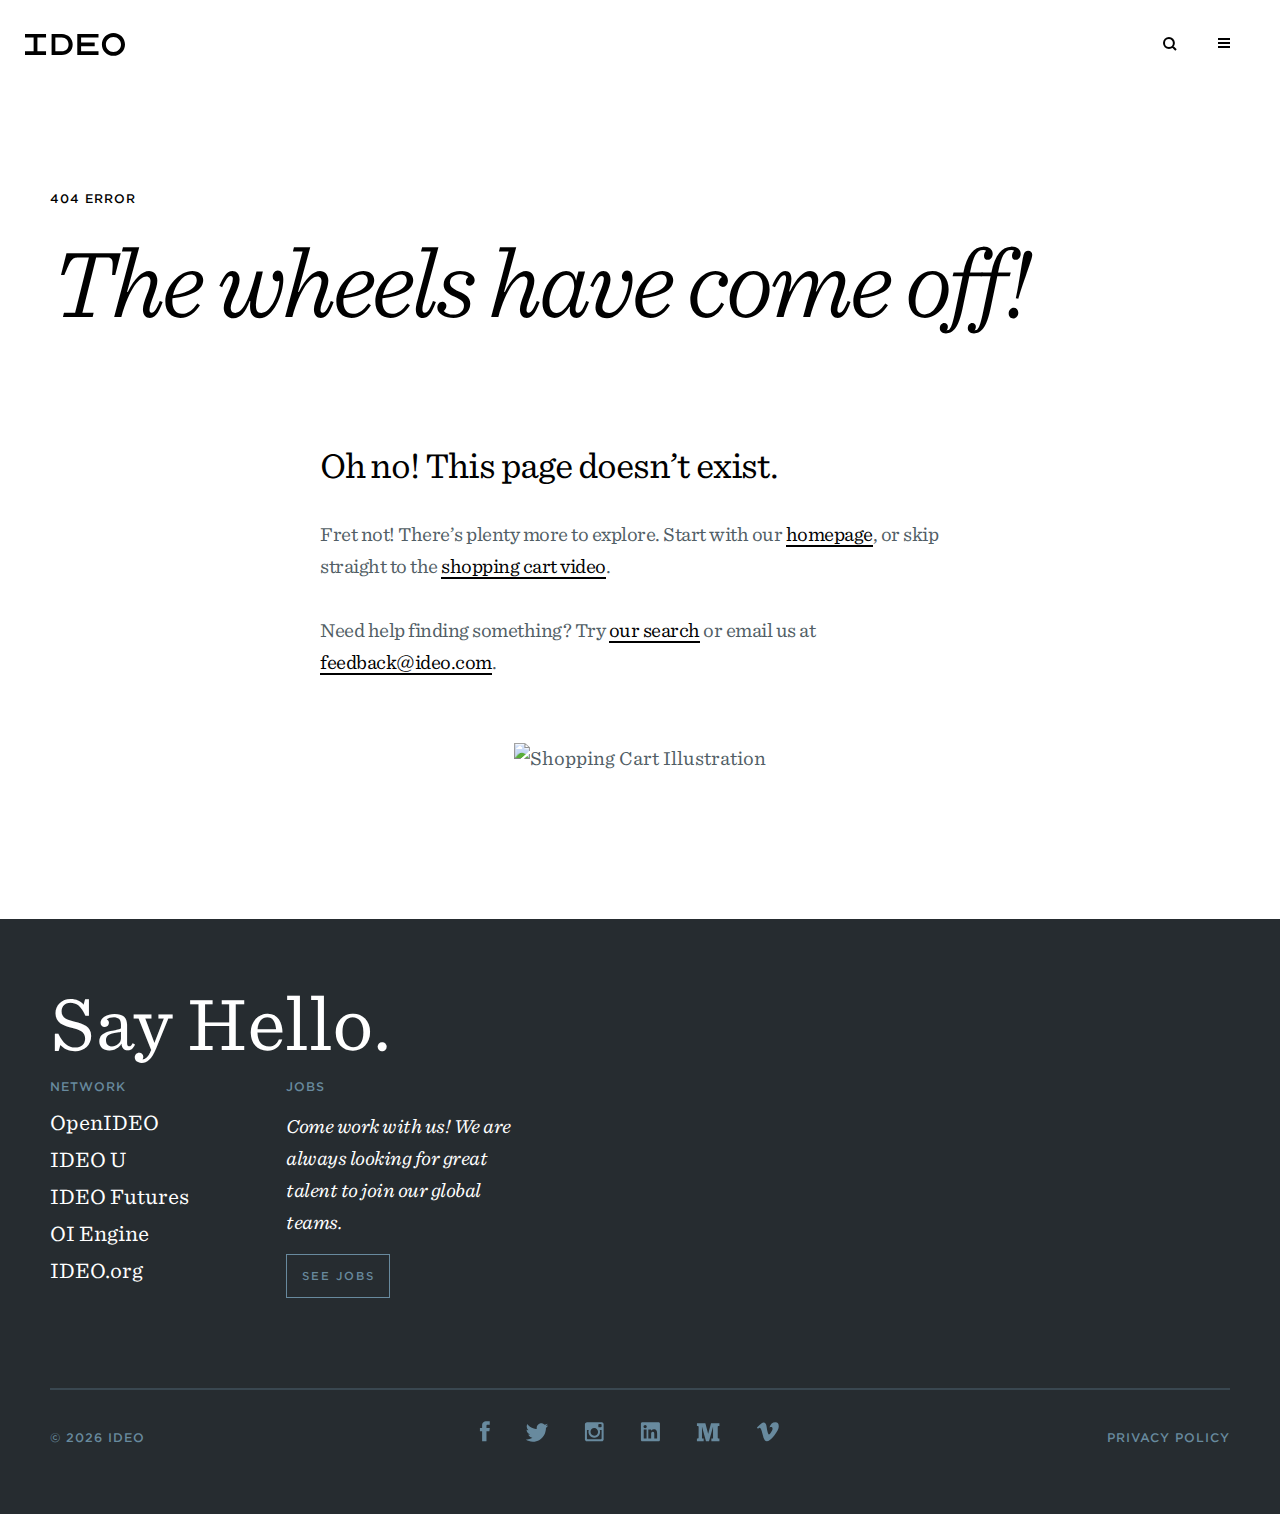
==== commit 1b2c4efe: "style" ====
--- a/index.html
+++ b/index.html
@@ -4,11 +4,11 @@
   
   <meta name="viewport" content="width=device-width, initial-scale=1">
   
-  <link rel="stylesheet" href="./IDEO _ new.ideo.com_files/style.221939f9257e8ff9633b.css">
-  <link rel="stylesheet" href="./IDEO _ new.ideo.com_files/fonts.css">
+  <link rel="stylesheet" href="./zerodesign/style.221939f9257e8ff9633b.css">
+  <link rel="stylesheet" href="./zerodesign/fonts.css">
   <link rel="shortcut icon" type="image/x-icon" href="http://new.ideo.com/assets/favicon.ico?20171114">
   <title data-react-helmet="true">IDEO | new.ideo.com</title>
-<script type="text/javascript" id="www-widgetapi-script" src="./IDEO _ new.ideo.com_files/www-widgetapi.js" async=""></script><script type="text/javascript" charset="utf8" async="" src="./IDEO _ new.ideo.com_files/iframe_api"></script><script type="text/javascript" charset="utf8" async="" src="./IDEO _ new.ideo.com_files/iframe_api"></script><meta property="og:title" content="IDEO" data-react-helmet="true"><meta property="og:image" content="http://5a5f89b8e10a225a44ac-ccbed124c38c4f7a3066210c073e7d55.r9.cf1.rackcdn.com/images/static/images/ideo_contact.jpg" data-react-helmet="true"><meta property="og:description" content="IDEO is a global design company. We create positive impact through design." data-react-helmet="true"></head>
+<script type="text/javascript" id="www-widgetapi-script" src="./zerodesign/www-widgetapi.js" async=""></script><script type="text/javascript" charset="utf8" async="" src="./zerodesign/iframe_api"></script><script type="text/javascript" charset="utf8" async="" src="./zerodesign/iframe_api"></script><meta property="og:title" content="IDEO" data-react-helmet="true"><meta property="og:image" content="http://5a5f89b8e10a225a44ac-ccbed124c38c4f7a3066210c073e7d55.r9.cf1.rackcdn.com/images/static/images/ideo_contact.jpg" data-react-helmet="true"><meta property="og:description" content="IDEO is a global design company. We create positive impact through design." data-react-helmet="true"></head>
 <body>
   <div id="root"><div class="App" data-reactid=".0"><div data-reactid=".0.0"><noscript data-reactid=".0.0.0"></noscript><div class="Header" data-reactid=".0.0.1"><div class="NavBar" data-reactid=".0.0.1.0"><div class="Nav" data-reactid=".0.0.1.0.0"><div class="NavBar-Left" data-reactid=".0.0.1.0.0.0"><div class="Bar-Item" data-reactid=".0.0.1.0.0.0.0"><a class="NavBar-Home-Link Link" href="http://new.ideo.com/" data-reactid=".0.0.1.0.0.0.0.0"><span class="isvg loaded" data-reactid=".0.0.1.0.0.0.0.0.0"><!--?xml version="1.0" encoding="utf-8"?-->
 <!-- Generator: Adobe Illustrator 16.0.4, SVG Export Plug-In . SVG Version: 6.00 Build 0)  -->
@@ -32,7 +32,7 @@
 
       <path class="search-close-icon" id="search-close-icon" sketch:type="MSPage" fill="none" stroke="#000000" stroke-width="2" d="M10.965,10.965L1.394,1.394 M1.433,10.965l9.572-9.571"></path>
 </svg>
-</span></a></div><div class="Bar-Item" data-reactid=".0.0.1.0.0.2.1"><div class="Hamburger-Link" data-reactid=".0.0.1.0.0.2.1.0"><div class="Hamburger" data-reactid=".0.0.1.0.0.2.1.0.0"><span class="Hamburger-Line" data-reactid=".0.0.1.0.0.2.1.0.0.0"></span><span class="Hamburger-Line" data-reactid=".0.0.1.0.0.2.1.0.0.1"></span><span class="Hamburger-Line" data-reactid=".0.0.1.0.0.2.1.0.0.2"></span></div></div></div></div></div><div class="NavMenu" data-reactid=".0.0.1.0.1"><div class="Grid" data-reactid=".0.0.1.0.1.0"><div class="Menu" data-reactid=".0.0.1.0.1.0.0"><ul class="Navigation-Column" data-reactid=".0.0.1.0.1.0.0.0"><li class="Navigation-Element" data-reactid=".0.0.1.0.1.0.0.0.0"><a class="" href="http://new.ideo.com/work" data-reactid=".0.0.1.0.1.0.0.0.0.0">Work</a></li><li class="Navigation-Element" data-reactid=".0.0.1.0.1.0.0.0.1"><a class="" href="http://new.ideo.com/blog" data-reactid=".0.0.1.0.1.0.0.0.1.0">Play</a></li><li class="Navigation-Element" data-reactid=".0.0.1.0.1.0.0.0.2"><a class="" href="http://new.ideo.com/tools" data-reactid=".0.0.1.0.1.0.0.0.2.0">Tools</a></li></ul><ul class="Navigation-Footer" data-reactid=".0.0.1.0.1.0.0.1"><li class="Navigation-Element" data-reactid=".0.0.1.0.1.0.0.1.0"><a class="" href="http://new.ideo.com/about" data-reactid=".0.0.1.0.1.0.0.1.0.0">About</a></li><li class="Navigation-Element" data-reactid=".0.0.1.0.1.0.0.1.1"><a class="" href="http://new.ideo.com/contact" data-reactid=".0.0.1.0.1.0.0.1.1.0">Contact</a></li><li class="Navigation-Element" data-reactid=".0.0.1.0.1.0.0.1.2"><a class="" href="http://new.ideo.com/jobs" data-reactid=".0.0.1.0.1.0.0.1.2.0">Jobs</a></li><li class="Navigation-Element" data-reactid=".0.0.1.0.1.0.0.1.3"><a class="" href="http://new.ideo.com/news" data-reactid=".0.0.1.0.1.0.0.1.3.0">News</a></li></ul></div></div></div><div class="Search-searchOverlay" data-reactid=".0.0.1.0.2"><div class="Grid" data-reactid=".0.0.1.0.2.0"><div class="Search-overlayInputContainer" data-reactid=".0.0.1.0.2.0.0"><input class="Search-searchTermsInput--overlay" placeholder="Search" data-reactid=".0.0.1.0.2.0.0.0"><img class="White-Search-Icon" src="[data-uri]" alt="Search" data-reactid=".0.0.1.0.2.0.0.1"></div></div></div></div></div><div class="HomeHeader" data-reactid=".0.0.2"><div class="HomeHeader-container" data-reactid=".0.0.2.0"><div class="Grid" data-reactid=".0.0.2.0.0"><div class="HomeHeader-triplets" data-reactid=".0.0.2.0.0.0"><ul class="Menu List-Unstyled" data-reactid=".0.0.2.0.0.0.0"><li class="" data-title="work" data-reactid=".0.0.2.0.0.0.0.$0"><a class="" href="http://new.ideo.com/work" data-reactid=".0.0.2.0.0.0.0.$0.0"><span data-reactid=".0.0.2.0.0.0.0.$0.0.0">Work</span></a></li><li class="" data-title="play" data-reactid=".0.0.2.0.0.0.0.$1"><a class="" href="http://new.ideo.com/blog" data-reactid=".0.0.2.0.0.0.0.$1.0"><span data-reactid=".0.0.2.0.0.0.0.$1.0.0">Play</span></a></li><li class="" data-title="tools" data-reactid=".0.0.2.0.0.0.0.$2"><a class="" href="http://new.ideo.com/tools" data-reactid=".0.0.2.0.0.0.0.$2.0"><span data-reactid=".0.0.2.0.0.0.0.$2.0.0">Tools</span></a></li></ul></div><div class="HomeHeader-slogalAndContactNote" data-reactid=".0.0.2.0.0.1"><ul class="Contact List-Unstyled" data-reactid=".0.0.2.0.0.1.0"><li class="ContactStatement" data-reactid=".0.0.2.0.0.1.0.0"><p data-reactid=".0.0.2.0.0.1.0.0.0">IDEO is a global design company. We create positive impact through design.</p></li><li class="ContactHeading" data-reactid=".0.0.2.0.0.1.0.1">Want to talk?</li><li data-reactid=".0.0.2.0.0.1.0.2"><a class="" href="http://new.ideo.com/contact" data-reactid=".0.0.2.0.0.1.0.2.0">CONTACT US</a></li></ul></div></div></div></div><ul class="Bands" data-reactid=".0.0.3"><div class="Band FeaturedTileBand FeaturedTileBand--null" data-reactid=".0.0.3.$0"><div class="FeaturedTileBand-ImageContainer" data-reactid=".0.0.3.$0.0"><div class="SmartImage SmartImage--background" style="background-image: url(&quot;http://churchill.imgix.net/images/casestudies/images/IDEO_MassMutual_SoG_8.jpg?auto=format&amp;dpr=2&amp;fit=fit&amp;h=832&amp;w=1500&quot;);" data-reactid=".0.0.3.$0.0.0"></div></div><div class="FeaturedTileBand-Content" data-reactid=".0.0.3.$0.1"><div class="Grid" data-reactid=".0.0.3.$0.1.0"><div class="FeaturedTileBand-PlaceholderContainer" data-reactid=".0.0.3.$0.1.0.0"><div class="FeaturedTileBand-Placeholder" data-reactid=".0.0.3.$0.1.0.0.0"></div></div><div class="FeaturedTileBand-MainContainer" data-reactid=".0.0.3.$0.1.0.1"><div class="FeaturedTileBand-Main" data-reactid=".0.0.3.$0.1.0.1.0"><div class="FeaturedTileBand-MainContent" data-reactid=".0.0.3.$0.1.0.1.0.0"><h3 class="" data-reactid=".0.0.3.$0.1.0.1.0.0.0"><span class="FeaturedTileBand-Type" data-reactid=".0.0.3.$0.1.0.1.0.0.0.0">questions</span><span data-reactid=".0.0.3.$0.1.0.1.0.0.0.1"></span></h3><h2 data-reactid=".0.0.3.$0.1.0.1.0.0.1"><span data-reactid=".0.0.3.$0.1.0.1.0.0.1.0"><a class="" href="http://new.ideo.com/question/how-can-design-drive-new-ventures" data-reactid=".0.0.3.$0.1.0.1.0.0.1.0.0"><span data-reactid=".0.0.3.$0.1.0.1.0.0.1.0.0.0"> </span><span data-reactid=".0.0.3.$0.1.0.1.0.0.1.0.0.1">How can design drive new ventures?</span><span data-reactid=".0.0.3.$0.1.0.1.0.0.1.0.0.2"> </span></a></span></h2><div class="FeaturedTileBand-Divider" data-reactid=".0.0.3.$0.1.0.1.0.0.2"></div><p data-reactid=".0.0.3.$0.1.0.1.0.0.3">Big companies want to behave more like startups. Startups want to scale like big companies. Time to start thinking like a designer.</p><a class="Button Button--small" href="http://new.ideo.com/question/how-can-design-drive-new-ventures" data-reactid=".0.0.3.$0.1.0.1.0.0.4">See our response</a></div><span data-reactid=".0.0.3.$0.1.0.1.0.1"></span></div></div></div></div></div><div class="Band ThreeRichTilesBand WithinRowsOfBands" data-reactid=".0.0.3.$1"><div class="Grid" data-reactid=".0.0.3.$1.1"><div class="RichTile RichTile--small RichTile--left" data-reactid=".0.0.3.$1.1.$0"><div class="RichTile-Content" data-reactid=".0.0.3.$1.1.$0.0"><div class="RichTile-ImageContainer" data-reactid=".0.0.3.$1.1.$0.0.0"><a class="" href="http://new.ideo.com/case-study/planned-parenthoods-new-way-forward" data-reactid=".0.0.3.$1.1.$0.0.0.0"><span data-reactid=".0.0.3.$1.1.$0.0.0.0.0"> </span><div class="SmartImage SmartImage--background" style="background-image: url(&quot;http://churchill.imgix.net/images/casestudies/images/P2J1506.jpg?auto=format&amp;dpr=2&amp;fit=crop&amp;h=270&amp;w=400&quot;);" data-reactid=".0.0.3.$1.1.$0.0.0.0.1"></div><span data-reactid=".0.0.3.$1.1.$0.0.0.0.2"> </span></a></div><div class="RichTile-MainContainer" data-reactid=".0.0.3.$1.1.$0.0.1"><span data-reactid=".0.0.3.$1.1.$0.0.1.0"></span><h3 class="" data-reactid=".0.0.3.$1.1.$0.0.1.1"><span class="RichTile-Type" data-reactid=".0.0.3.$1.1.$0.0.1.1.0">Case Study</span><span data-reactid=".0.0.3.$1.1.$0.0.1.1.1">Planned Parenthood</span></h3><h2 data-reactid=".0.0.3.$1.1.$0.0.1.2"><span data-reactid=".0.0.3.$1.1.$0.0.1.2.0"><a class="" href="http://new.ideo.com/case-study/planned-parenthoods-new-way-forward" data-reactid=".0.0.3.$1.1.$0.0.1.2.0.0">Planned Parenthood's New Way Forward</a></span></h2></div></div></div><div class="RichTile RichTile--small RichTile--left" data-reactid=".0.0.3.$1.1.$1"><div class="RichTile-Content" data-reactid=".0.0.3.$1.1.$1.0"><div class="RichTile-ImageContainer" data-reactid=".0.0.3.$1.1.$1.0.0"><a class="" href="http://new.ideo.com/post/ideo-u" data-reactid=".0.0.3.$1.1.$1.0.0.0"><span data-reactid=".0.0.3.$1.1.$1.0.0.0.0"> </span><div class="SmartImage SmartImage--background" style="background-image: url(&quot;http://churchill.imgix.net/images/externalDestination/images/home-left-right-image-2.jpg?auto=format&amp;dpr=2&amp;fit=crop&amp;h=270&amp;w=400&quot;);" data-reactid=".0.0.3.$1.1.$1.0.0.0.1"></div><span data-reactid=".0.0.3.$1.1.$1.0.0.0.2"> </span></a></div><div class="RichTile-MainContainer" data-reactid=".0.0.3.$1.1.$1.0.1"><span data-reactid=".0.0.3.$1.1.$1.0.1.0"></span><h3 class="" data-reactid=".0.0.3.$1.1.$1.0.1.1"><span class="RichTile-Type" data-reactid=".0.0.3.$1.1.$1.0.1.1.0">Tools</span><span data-reactid=".0.0.3.$1.1.$1.0.1.1.1"></span></h3><h2 data-reactid=".0.0.3.$1.1.$1.0.1.2"><span data-reactid=".0.0.3.$1.1.$1.0.1.2.0"><a class="" href="http://new.ideo.com/post/ideo-u" data-reactid=".0.0.3.$1.1.$1.0.1.2.0.0">IDEO U: A School for Unlocking Creative Potential</a></span></h2></div></div></div><div class="RichTile RichTile--small RichTile--left" data-reactid=".0.0.3.$1.1.$2"><div class="RichTile-Content" data-reactid=".0.0.3.$1.1.$2.0"><div class="RichTile-ImageContainer" data-reactid=".0.0.3.$1.1.$2.0.0"><a class="" href="http://new.ideo.com/case-study/beyond-cars-designing-smarter-mobility" data-reactid=".0.0.3.$1.1.$2.0.0.0"><span data-reactid=".0.0.3.$1.1.$2.0.0.0.0"> </span><div class="SmartImage SmartImage--background" style="background-image: url(&quot;http://churchill.imgix.net/images/casestudies/images/ford_5.JPG?auto=format&amp;dpr=2&amp;fit=crop&amp;h=270&amp;w=400&quot;);" data-reactid=".0.0.3.$1.1.$2.0.0.0.1"></div><span data-reactid=".0.0.3.$1.1.$2.0.0.0.2"> </span></a></div><div class="RichTile-MainContainer" data-reactid=".0.0.3.$1.1.$2.0.1"><span data-reactid=".0.0.3.$1.1.$2.0.1.0"></span><h3 class="" data-reactid=".0.0.3.$1.1.$2.0.1.1"><span class="RichTile-Type" data-reactid=".0.0.3.$1.1.$2.0.1.1.0">Case Study</span><span data-reactid=".0.0.3.$1.1.$2.0.1.1.1">Ford</span></h3><h2 data-reactid=".0.0.3.$1.1.$2.0.1.2"><span data-reactid=".0.0.3.$1.1.$2.0.1.2.0"><a class="" href="http://new.ideo.com/case-study/beyond-cars-designing-smarter-mobility" data-reactid=".0.0.3.$1.1.$2.0.1.2.0.0">Beyond Cars: Designing Smarter Mobility</a></span></h2></div></div></div></div></div><div class="Band PairTilesBand lightBlue WithinRowsOfBands" data-reactid=".0.0.3.$2"><div class="Grid" data-reactid=".0.0.3.$2.0"><div class="RichTile RichTile--medium RichTile--left" data-reactid=".0.0.3.$2.0.$0"><div class="RichTile-Content" data-reactid=".0.0.3.$2.0.$0.0"><div class="RichTile-ImageContainer" data-reactid=".0.0.3.$2.0.$0.0.0"><a class="" href="http://new.ideo.com/case-study/a-new-way-to-vote-for-the-people-of-los-angeles" data-reactid=".0.0.3.$2.0.$0.0.0.0"><span data-reactid=".0.0.3.$2.0.$0.0.0.0.0"> </span><div class="SmartImage SmartImage--background" style="background-image: url(&quot;http://churchill.imgix.net/images/casestudies/images/july_screen02.jpg?auto=format&amp;dpr=2&amp;fit=crop&amp;h=270&amp;w=800&quot;);" data-reactid=".0.0.3.$2.0.$0.0.0.0.1"></div><span data-reactid=".0.0.3.$2.0.$0.0.0.0.2"> </span></a></div><div class="RichTile-MainContainer" data-reactid=".0.0.3.$2.0.$0.0.1"><span data-reactid=".0.0.3.$2.0.$0.0.1.0"></span><h3 class="" data-reactid=".0.0.3.$2.0.$0.0.1.1"><span class="RichTile-Type" data-reactid=".0.0.3.$2.0.$0.0.1.1.0">Case Study</span><span data-reactid=".0.0.3.$2.0.$0.0.1.1.1">Los Angeles County</span></h3><h2 data-reactid=".0.0.3.$2.0.$0.0.1.2"><span data-reactid=".0.0.3.$2.0.$0.0.1.2.0"><a class="" href="http://new.ideo.com/case-study/a-new-way-to-vote-for-the-people-of-los-angeles" data-reactid=".0.0.3.$2.0.$0.0.1.2.0.0">A New Way to Vote for the People of Los Angeles</a></span></h2></div></div></div><div class="RichTile RichTile--small RichTile--left" data-reactid=".0.0.3.$2.0.$1"><div class="RichTile-Content" data-reactid=".0.0.3.$2.0.$1.0"><div class="RichTile-ImageContainer" data-reactid=".0.0.3.$2.0.$1.0.0"><a class="" href="http://new.ideo.com/blog/why-you-should-make-your-own-font" data-reactid=".0.0.3.$2.0.$1.0.0.0"><span data-reactid=".0.0.3.$2.0.$1.0.0.0.0"> </span><div class="SmartImage SmartImage--background" style="background-image: url(&quot;http://churchill.imgix.net/images/blog/images/10_Table_Smaller.jpg?auto=format&amp;dpr=2&amp;fit=crop&amp;h=270&amp;w=400&quot;);" data-reactid=".0.0.3.$2.0.$1.0.0.0.1"></div><span data-reactid=".0.0.3.$2.0.$1.0.0.0.2"> </span></a></div><div class="RichTile-MainContainer" data-reactid=".0.0.3.$2.0.$1.0.1"><span data-reactid=".0.0.3.$2.0.$1.0.1.0"></span><h3 class="" data-reactid=".0.0.3.$2.0.$1.0.1.1"><span class="RichTile-Type" data-reactid=".0.0.3.$2.0.$1.0.1.1.0">blog</span><span data-reactid=".0.0.3.$2.0.$1.0.1.1.1">Ed White</span></h3><h2 data-reactid=".0.0.3.$2.0.$1.0.1.2"><span data-reactid=".0.0.3.$2.0.$1.0.1.2.0"><a class="" href="http://new.ideo.com/blog/why-you-should-make-your-own-font" data-reactid=".0.0.3.$2.0.$1.0.1.2.0.0">Why You Should Make Your Own Font</a></span></h2></div></div></div></div></div><div class="Band Band--ThreeLinkColumns" data-reactid=".0.0.3.$3"><div data-reactid=".0.0.3.$3.0"><div class="Band-Header" data-reactid=".0.0.3.$3.0.0"><img src="[data-uri]" alt="" data-reactid=".0.0.3.$3.0.0.0"><h1 data-reactid=".0.0.3.$3.0.0.1">In the News</h1></div><div class="Grid Grid--Wrap" data-reactid=".0.0.3.$3.0.1"><div class="row" data-reactid=".0.0.3.$3.0.1.0"><div class="BandLinkTile BandLinkTile--three BandLinkTile--dark BandLinkTile--bottom" data-reactid=".0.0.3.$3.0.1.0.$0"><div class="BandLinkTile-Content" data-reactid=".0.0.3.$3.0.1.0.$0.0"><div class="BandLinkTile-MainContainer" data-reactid=".0.0.3.$3.0.1.0.$0.0.0"><h3 class="" data-reactid=".0.0.3.$3.0.1.0.$0.0.0.0"><span class="BandLinkTile-Type" data-reactid=".0.0.3.$3.0.1.0.$0.0.0.0.0">Articles</span><span data-reactid=".0.0.3.$3.0.1.0.$0.0.0.0.1">Medium</span></h3><h2 data-reactid=".0.0.3.$3.0.1.0.$0.0.0.1"><span data-reactid=".0.0.3.$3.0.1.0.$0.0.0.1.0"><a class="" href="http://new.ideo.com/news/ideo-joins-the-kyu-collective" data-reactid=".0.0.3.$3.0.1.0.$0.0.0.1.0.0"><span data-reactid=".0.0.3.$3.0.1.0.$0.0.0.1.0.0.0"> </span><span data-reactid=".0.0.3.$3.0.1.0.$0.0.0.1.0.0.1">IDEO Joins the kyu collective</span><span data-reactid=".0.0.3.$3.0.1.0.$0.0.0.1.0.0.2"> </span></a></span></h2><p class="Date" data-reactid=".0.0.3.$3.0.1.0.$0.0.0.2">February 09, 2016</p></div></div></div><div class="BandLinkTile BandLinkTile--three BandLinkTile--light BandLinkTile--top" data-reactid=".0.0.3.$3.0.1.0.$1"><div class="BandLinkTile-Content" data-reactid=".0.0.3.$3.0.1.0.$1.0"><div class="BandLinkTile-MainContainer" data-reactid=".0.0.3.$3.0.1.0.$1.0.0"><h3 class="" data-reactid=".0.0.3.$3.0.1.0.$1.0.0.0"><span class="BandLinkTile-Type" data-reactid=".0.0.3.$3.0.1.0.$1.0.0.0.0">Articles</span><span data-reactid=".0.0.3.$3.0.1.0.$1.0.0.0.1">New York Times</span></h3><h2 data-reactid=".0.0.3.$3.0.1.0.$1.0.0.1"><span data-reactid=".0.0.3.$3.0.1.0.$1.0.0.1.0"><a class="" href="http://new.ideo.com/news/the-commute-of-the-future-ford-is-working-on-it" data-reactid=".0.0.3.$3.0.1.0.$1.0.0.1.0.0"><span data-reactid=".0.0.3.$3.0.1.0.$1.0.0.1.0.0.0"> </span><span data-reactid=".0.0.3.$3.0.1.0.$1.0.0.1.0.0.1">The Commute of the Future? Ford Is Working on It</span><span data-reactid=".0.0.3.$3.0.1.0.$1.0.0.1.0.0.2"> </span></a></span></h2><p class="Date" data-reactid=".0.0.3.$3.0.1.0.$1.0.0.2">February 13, 2016</p></div></div></div><div class="BandLinkTile BandLinkTile--three BandLinkTile--light BandLinkTile--bottom" data-reactid=".0.0.3.$3.0.1.0.$2"><div class="BandLinkTile-Content" data-reactid=".0.0.3.$3.0.1.0.$2.0"><div class="BandLinkTile-MainContainer" data-reactid=".0.0.3.$3.0.1.0.$2.0.0"><h3 class="" data-reactid=".0.0.3.$3.0.1.0.$2.0.0.0"><span class="BandLinkTile-Type" data-reactid=".0.0.3.$3.0.1.0.$2.0.0.0.0">Articles</span><span data-reactid=".0.0.3.$3.0.1.0.$2.0.0.0.1">CBS This Morning</span></h3><h2 data-reactid=".0.0.3.$3.0.1.0.$2.0.0.1"><span data-reactid=".0.0.3.$3.0.1.0.$2.0.0.1.0"><a class="" href="http://new.ideo.com/news/redesigning-the-future-of-voting-with-la-county" data-reactid=".0.0.3.$3.0.1.0.$2.0.0.1.0.0"><span data-reactid=".0.0.3.$3.0.1.0.$2.0.0.1.0.0.0"> </span><span data-reactid=".0.0.3.$3.0.1.0.$2.0.0.1.0.0.1">Redesigning the Future of Voting with LA County</span><span data-reactid=".0.0.3.$3.0.1.0.$2.0.0.1.0.0.2"> </span></a></span></h2><p class="Date" data-reactid=".0.0.3.$3.0.1.0.$2.0.0.2">September 15, 2015</p></div></div></div><div class="BandLinkTile BandLinkTile--three BandLinkTile--dark BandLinkTile--top" data-reactid=".0.0.3.$3.0.1.0.$3"><div class="BandLinkTile-Content" data-reactid=".0.0.3.$3.0.1.0.$3.0"><div class="BandLinkTile-MainContainer" data-reactid=".0.0.3.$3.0.1.0.$3.0.0"><h3 class="" data-reactid=".0.0.3.$3.0.1.0.$3.0.0.0"><span class="BandLinkTile-Type" data-reactid=".0.0.3.$3.0.1.0.$3.0.0.0.0">Articles</span><span data-reactid=".0.0.3.$3.0.1.0.$3.0.0.0.1">Harvard Business Review</span></h3><h2 data-reactid=".0.0.3.$3.0.1.0.$3.0.0.1"><span data-reactid=".0.0.3.$3.0.1.0.$3.0.0.1.0"><a class="" href="http://new.ideo.com/news/is-design-thinking-still-an-advantage" data-reactid=".0.0.3.$3.0.1.0.$3.0.0.1.0.0"><span data-reactid=".0.0.3.$3.0.1.0.$3.0.0.1.0.0.0"> </span><span data-reactid=".0.0.3.$3.0.1.0.$3.0.0.1.0.0.1">Is Design Thinking Still an Advantage?</span><span data-reactid=".0.0.3.$3.0.1.0.$3.0.0.1.0.0.2"> </span></a></span></h2><p class="Date" data-reactid=".0.0.3.$3.0.1.0.$3.0.0.2">August 27, 2015</p></div></div></div><div class="BandLinkTile BandLinkTile--three BandLinkTile--light BandLinkTile--bottom" data-reactid=".0.0.3.$3.0.1.0.$4"><div class="BandLinkTile-Content" data-reactid=".0.0.3.$3.0.1.0.$4.0"><div class="BandLinkTile-MainContainer" data-reactid=".0.0.3.$3.0.1.0.$4.0.0"><h3 class="" data-reactid=".0.0.3.$3.0.1.0.$4.0.0.0"><span class="BandLinkTile-Type" data-reactid=".0.0.3.$3.0.1.0.$4.0.0.0.0">Press</span><span data-reactid=".0.0.3.$3.0.1.0.$4.0.0.0.1">The White House</span></h3><h2 data-reactid=".0.0.3.$3.0.1.0.$4.0.0.1"><span data-reactid=".0.0.3.$3.0.1.0.$4.0.0.1.0"><a class="" href="http://new.ideo.com/news/ideo-at-the-white-house" data-reactid=".0.0.3.$3.0.1.0.$4.0.0.1.0.0"><span data-reactid=".0.0.3.$3.0.1.0.$4.0.0.1.0.0.0"> </span><span data-reactid=".0.0.3.$3.0.1.0.$4.0.0.1.0.0.1">IDEO at the White House</span><span data-reactid=".0.0.3.$3.0.1.0.$4.0.0.1.0.0.2"> </span></a></span></h2><p class="Date" data-reactid=".0.0.3.$3.0.1.0.$4.0.0.2">July 13, 2015</p></div></div></div><div class="BandLinkTile BandLinkTile--three BandLinkTile--light BandLinkTile--top" data-reactid=".0.0.3.$3.0.1.0.$5"><div class="BandLinkTile-Content" data-reactid=".0.0.3.$3.0.1.0.$5.0"><div class="BandLinkTile-MainContainer" data-reactid=".0.0.3.$3.0.1.0.$5.0.0"><h3 class="" data-reactid=".0.0.3.$3.0.1.0.$5.0.0.0"><span class="BandLinkTile-Type" data-reactid=".0.0.3.$3.0.1.0.$5.0.0.0.0">Articles</span><span data-reactid=".0.0.3.$3.0.1.0.$5.0.0.0.1">Asia One</span></h3><h2 data-reactid=".0.0.3.$3.0.1.0.$5.0.0.1"><span data-reactid=".0.0.3.$3.0.1.0.$5.0.0.1.0"><a class="" href="http://new.ideo.com/news/a-new-social-currency-emerges-in-singapore" data-reactid=".0.0.3.$3.0.1.0.$5.0.0.1.0.0"><span data-reactid=".0.0.3.$3.0.1.0.$5.0.0.1.0.0.0"> </span><span data-reactid=".0.0.3.$3.0.1.0.$5.0.0.1.0.0.1">A new social currency emerges in Singapore</span><span data-reactid=".0.0.3.$3.0.1.0.$5.0.0.1.0.0.2"> </span></a></span></h2><p class="Date" data-reactid=".0.0.3.$3.0.1.0.$5.0.0.2">September 22, 2015</p></div></div></div></div></div></div></div></ul><div class="HomeAboutUs" data-reactid=".0.0.4"><div class="Band-Header" data-reactid=".0.0.4.0"><img src="[data-uri]" alt="" data-reactid=".0.0.4.0.0"><h1 data-reactid=".0.0.4.0.1">About Us</h1></div><h2 data-reactid=".0.0.4.1">IDEO is a global design company. Our purpose is to create positive impact through design.</h2><div class="learn-more-btn" data-reactid=".0.0.4.2"><a class="Button Button--small" href="http://new.ideo.com/about" data-reactid=".0.0.4.2.0">LEARN MORE ABOUT IDEO</a></div><div class="circular-images" data-reactid=".0.0.4.3"><img src="./IDEO _ new.ideo.com_files/about-1.png" alt="early IDEO meeting" data-reactid=".0.0.4.3.0"><img src="./IDEO _ new.ideo.com_files/about-2.png" alt="User research session" data-reactid=".0.0.4.3.1"><img src="./IDEO _ new.ideo.com_files/about-3.png" alt="IDEO employee working on electronics" data-reactid=".0.0.4.3.2"></div></div><div class="Footer" data-reactid=".0.0.5"><div class="Grid" data-reactid=".0.0.5.0"><div class="Upper-Footer" data-reactid=".0.0.5.0.0"><h1 data-reactid=".0.0.5.0.0.0">Say Hello.</h1><div class="Upper-Footer-Content" data-reactid=".0.0.5.0.0.1"><div class="FooterLocations" data-reactid=".0.0.5.0.0.1.0"><a class="" href="http://new.ideo.com/location/singapore" data-reactid=".0.0.5.0.0.1.0.$2412">Singapore</a><a class="" href="http://new.ideo.com/location/new-york" data-reactid=".0.0.5.0.0.1.0.$2392">New York</a><a class="" href="http://new.ideo.com/location/tokyo" data-reactid=".0.0.5.0.0.1.0.$2372">Tokyo</a><a class="" href="http://new.ideo.com/location/chicago" data-reactid=".0.0.5.0.0.1.0.$2352">Chicago</a><a class="" href="http://new.ideo.com/location/palo-alto" data-reactid=".0.0.5.0.0.1.0.$2332">Palo Alto</a><a class="" href="http://new.ideo.com/location/shanghai" data-reactid=".0.0.5.0.0.1.0.$2312">Shanghai</a><a class="" href="http://new.ideo.com/location/san-francisco" data-reactid=".0.0.5.0.0.1.0.$2432">San Francisco</a><a class="" href="http://new.ideo.com/location/london" data-reactid=".0.0.5.0.0.1.0.$1812">London</a><a class="" href="http://new.ideo.com/location/cambridge" data-reactid=".0.0.5.0.0.1.0.$1802">Cambridge</a><a class="" href="http://new.ideo.com/location/munich" data-reactid=".0.0.5.0.0.1.0.$772">Munich</a></div><div class="Footer-Network-Links" data-reactid=".0.0.5.0.0.1.1"><h3 data-reactid=".0.0.5.0.0.1.1.0">Network</h3><a href="https://openideo.com/" target="_blank" rel="noopener" data-reactid=".0.0.5.0.0.1.1.1:$0">OpenIDEO</a><a href="http://www.ideou.com/" target="_blank" rel="noopener" data-reactid=".0.0.5.0.0.1.1.1:$1">IDEO U</a><a href="http://www.ideofutures.com/" target="_blank" rel="noopener" data-reactid=".0.0.5.0.0.1.1.1:$2">IDEO Futures</a><a href="http://www.oiengine.com/" target="_blank" rel="noopener" data-reactid=".0.0.5.0.0.1.1.1:$3">OI Engine</a><a href="https://www.ideo.org/" target="_blank" rel="noopener" data-reactid=".0.0.5.0.0.1.1.1:$4">IDEO.org</a></div><div class="Footer-Jobs" data-reactid=".0.0.5.0.0.1.2"><h3 data-reactid=".0.0.5.0.0.1.2.0">Jobs</h3><p data-reactid=".0.0.5.0.0.1.2.1">Come work with us! We are always looking for great talent to join our global teams.</p><a class="Button Button--small" href="http://new.ideo.com/jobs" data-reactid=".0.0.5.0.0.1.2.2">See jobs</a></div></div></div><div class="Lower-Footer" data-reactid=".0.0.5.0.1"><div class="Footer-Item Footer-Left" data-reactid=".0.0.5.0.1.0"><div class="Footer-I18nWrapper" data-reactid=".0.0.5.0.1.0.0"><span class="Footer-I18nLabel" data-reactid=".0.0.5.0.1.0.0.0"><span data-reactid=".0.0.5.0.1.0.0.0.0">© </span><span data-reactid=".0.0.5.0.1.0.0.0.1">2016</span><span data-reactid=".0.0.5.0.1.0.0.0.2"> IDEO</span></span></div></div><div class="Footer-Item Footer-Center" data-reactid=".0.0.5.0.1.1"><a class="Footer-LinkItem" href="http://new.ideo.com/privacy" target="_blank" rel="noopener" data-reactid=".0.0.5.0.1.1.0">Privacy Policy</a></div><div class="Footer-Item Footer-Right" data-reactid=".0.0.5.0.1.2"><ul class="Footer-Social" data-reactid=".0.0.5.0.1.2.0"><li class="Footer-SocialElement" data-reactid=".0.0.5.0.1.2.0.$facebook"><a href="http://www.facebook.com/IDEOprofile" target="_blank" rel="noopener" data-reactid=".0.0.5.0.1.2.0.$facebook.0"><span class="isvg loaded" data-reactid=".0.0.5.0.1.2.0.$facebook.0.0"><!--?xml version="1.0" encoding="UTF-8" standalone="no"?-->
+</span></a></div><div class="Bar-Item" data-reactid=".0.0.1.0.0.2.1"><div class="Hamburger-Link" data-reactid=".0.0.1.0.0.2.1.0"><div class="Hamburger" data-reactid=".0.0.1.0.0.2.1.0.0"><span class="Hamburger-Line" data-reactid=".0.0.1.0.0.2.1.0.0.0"></span><span class="Hamburger-Line" data-reactid=".0.0.1.0.0.2.1.0.0.1"></span><span class="Hamburger-Line" data-reactid=".0.0.1.0.0.2.1.0.0.2"></span></div></div></div></div></div><div class="NavMenu" data-reactid=".0.0.1.0.1"><div class="Grid" data-reactid=".0.0.1.0.1.0"><div class="Menu" data-reactid=".0.0.1.0.1.0.0"><ul class="Navigation-Column" data-reactid=".0.0.1.0.1.0.0.0"><li class="Navigation-Element" data-reactid=".0.0.1.0.1.0.0.0.0"><a class="" href="http://new.ideo.com/work" data-reactid=".0.0.1.0.1.0.0.0.0.0">Work</a></li><li class="Navigation-Element" data-reactid=".0.0.1.0.1.0.0.0.1"><a class="" href="http://new.ideo.com/blog" data-reactid=".0.0.1.0.1.0.0.0.1.0">Play</a></li><li class="Navigation-Element" data-reactid=".0.0.1.0.1.0.0.0.2"><a class="" href="http://new.ideo.com/tools" data-reactid=".0.0.1.0.1.0.0.0.2.0">Tools</a></li></ul><ul class="Navigation-Footer" data-reactid=".0.0.1.0.1.0.0.1"><li class="Navigation-Element" data-reactid=".0.0.1.0.1.0.0.1.0"><a class="" href="http://new.ideo.com/about" data-reactid=".0.0.1.0.1.0.0.1.0.0">About</a></li><li class="Navigation-Element" data-reactid=".0.0.1.0.1.0.0.1.1"><a class="" href="http://new.ideo.com/contact" data-reactid=".0.0.1.0.1.0.0.1.1.0">Contact</a></li><li class="Navigation-Element" data-reactid=".0.0.1.0.1.0.0.1.2"><a class="" href="http://new.ideo.com/jobs" data-reactid=".0.0.1.0.1.0.0.1.2.0">Jobs</a></li><li class="Navigation-Element" data-reactid=".0.0.1.0.1.0.0.1.3"><a class="" href="http://new.ideo.com/news" data-reactid=".0.0.1.0.1.0.0.1.3.0">News</a></li></ul></div></div></div><div class="Search-searchOverlay" data-reactid=".0.0.1.0.2"><div class="Grid" data-reactid=".0.0.1.0.2.0"><div class="Search-overlayInputContainer" data-reactid=".0.0.1.0.2.0.0"><input class="Search-searchTermsInput--overlay" placeholder="Search" data-reactid=".0.0.1.0.2.0.0.0"><img class="White-Search-Icon" src="[data-uri]" alt="Search" data-reactid=".0.0.1.0.2.0.0.1"></div></div></div></div></div><div class="HomeHeader" data-reactid=".0.0.2"><div class="HomeHeader-container" data-reactid=".0.0.2.0"><div class="Grid" data-reactid=".0.0.2.0.0"><div class="HomeHeader-triplets" data-reactid=".0.0.2.0.0.0"><ul class="Menu List-Unstyled" data-reactid=".0.0.2.0.0.0.0"><li class="" data-title="work" data-reactid=".0.0.2.0.0.0.0.$0"><a class="" href="http://new.ideo.com/work" data-reactid=".0.0.2.0.0.0.0.$0.0"><span data-reactid=".0.0.2.0.0.0.0.$0.0.0">Work</span></a></li><li class="" data-title="play" data-reactid=".0.0.2.0.0.0.0.$1"><a class="" href="http://new.ideo.com/blog" data-reactid=".0.0.2.0.0.0.0.$1.0"><span data-reactid=".0.0.2.0.0.0.0.$1.0.0">Play</span></a></li><li class="" data-title="tools" data-reactid=".0.0.2.0.0.0.0.$2"><a class="" href="http://new.ideo.com/tools" data-reactid=".0.0.2.0.0.0.0.$2.0"><span data-reactid=".0.0.2.0.0.0.0.$2.0.0">Tools</span></a></li></ul></div><div class="HomeHeader-slogalAndContactNote" data-reactid=".0.0.2.0.0.1"><ul class="Contact List-Unstyled" data-reactid=".0.0.2.0.0.1.0"><li class="ContactStatement" data-reactid=".0.0.2.0.0.1.0.0"><p data-reactid=".0.0.2.0.0.1.0.0.0">IDEO is a global design company. We create positive impact through design.</p></li><li class="ContactHeading" data-reactid=".0.0.2.0.0.1.0.1">Want to talk?</li><li data-reactid=".0.0.2.0.0.1.0.2"><a class="" href="http://new.ideo.com/contact" data-reactid=".0.0.2.0.0.1.0.2.0">CONTACT US</a></li></ul></div></div></div></div><ul class="Bands" data-reactid=".0.0.3"><div class="Band FeaturedTileBand FeaturedTileBand--null" data-reactid=".0.0.3.$0"><div class="FeaturedTileBand-ImageContainer" data-reactid=".0.0.3.$0.0"><div class="SmartImage SmartImage--background" style="background-image: url(&quot;http://churchill.imgix.net/images/casestudies/images/IDEO_MassMutual_SoG_8.jpg?auto=format&amp;dpr=2&amp;fit=fit&amp;h=832&amp;w=1500&quot;);" data-reactid=".0.0.3.$0.0.0"></div></div><div class="FeaturedTileBand-Content" data-reactid=".0.0.3.$0.1"><div class="Grid" data-reactid=".0.0.3.$0.1.0"><div class="FeaturedTileBand-PlaceholderContainer" data-reactid=".0.0.3.$0.1.0.0"><div class="FeaturedTileBand-Placeholder" data-reactid=".0.0.3.$0.1.0.0.0"></div></div><div class="FeaturedTileBand-MainContainer" data-reactid=".0.0.3.$0.1.0.1"><div class="FeaturedTileBand-Main" data-reactid=".0.0.3.$0.1.0.1.0"><div class="FeaturedTileBand-MainContent" data-reactid=".0.0.3.$0.1.0.1.0.0"><h3 class="" data-reactid=".0.0.3.$0.1.0.1.0.0.0"><span class="FeaturedTileBand-Type" data-reactid=".0.0.3.$0.1.0.1.0.0.0.0">questions</span><span data-reactid=".0.0.3.$0.1.0.1.0.0.0.1"></span></h3><h2 data-reactid=".0.0.3.$0.1.0.1.0.0.1"><span data-reactid=".0.0.3.$0.1.0.1.0.0.1.0"><a class="" href="http://new.ideo.com/question/how-can-design-drive-new-ventures" data-reactid=".0.0.3.$0.1.0.1.0.0.1.0.0"><span data-reactid=".0.0.3.$0.1.0.1.0.0.1.0.0.0"> </span><span data-reactid=".0.0.3.$0.1.0.1.0.0.1.0.0.1">How can design drive new ventures?</span><span data-reactid=".0.0.3.$0.1.0.1.0.0.1.0.0.2"> </span></a></span></h2><div class="FeaturedTileBand-Divider" data-reactid=".0.0.3.$0.1.0.1.0.0.2"></div><p data-reactid=".0.0.3.$0.1.0.1.0.0.3">Big companies want to behave more like startups. Startups want to scale like big companies. Time to start thinking like a designer.</p><a class="Button Button--small" href="http://new.ideo.com/question/how-can-design-drive-new-ventures" data-reactid=".0.0.3.$0.1.0.1.0.0.4">See our response</a></div><span data-reactid=".0.0.3.$0.1.0.1.0.1"></span></div></div></div></div></div><div class="Band ThreeRichTilesBand WithinRowsOfBands" data-reactid=".0.0.3.$1"><div class="Grid" data-reactid=".0.0.3.$1.1"><div class="RichTile RichTile--small RichTile--left" data-reactid=".0.0.3.$1.1.$0"><div class="RichTile-Content" data-reactid=".0.0.3.$1.1.$0.0"><div class="RichTile-ImageContainer" data-reactid=".0.0.3.$1.1.$0.0.0"><a class="" href="http://new.ideo.com/case-study/planned-parenthoods-new-way-forward" data-reactid=".0.0.3.$1.1.$0.0.0.0"><span data-reactid=".0.0.3.$1.1.$0.0.0.0.0"> </span><div class="SmartImage SmartImage--background" style="background-image: url(&quot;http://churchill.imgix.net/images/casestudies/images/P2J1506.jpg?auto=format&amp;dpr=2&amp;fit=crop&amp;h=270&amp;w=400&quot;);" data-reactid=".0.0.3.$1.1.$0.0.0.0.1"></div><span data-reactid=".0.0.3.$1.1.$0.0.0.0.2"> </span></a></div><div class="RichTile-MainContainer" data-reactid=".0.0.3.$1.1.$0.0.1"><span data-reactid=".0.0.3.$1.1.$0.0.1.0"></span><h3 class="" data-reactid=".0.0.3.$1.1.$0.0.1.1"><span class="RichTile-Type" data-reactid=".0.0.3.$1.1.$0.0.1.1.0">Case Study</span><span data-reactid=".0.0.3.$1.1.$0.0.1.1.1">Planned Parenthood</span></h3><h2 data-reactid=".0.0.3.$1.1.$0.0.1.2"><span data-reactid=".0.0.3.$1.1.$0.0.1.2.0"><a class="" href="http://new.ideo.com/case-study/planned-parenthoods-new-way-forward" data-reactid=".0.0.3.$1.1.$0.0.1.2.0.0">Planned Parenthood's New Way Forward</a></span></h2></div></div></div><div class="RichTile RichTile--small RichTile--left" data-reactid=".0.0.3.$1.1.$1"><div class="RichTile-Content" data-reactid=".0.0.3.$1.1.$1.0"><div class="RichTile-ImageContainer" data-reactid=".0.0.3.$1.1.$1.0.0"><a class="" href="http://new.ideo.com/post/ideo-u" data-reactid=".0.0.3.$1.1.$1.0.0.0"><span data-reactid=".0.0.3.$1.1.$1.0.0.0.0"> </span><div class="SmartImage SmartImage--background" style="background-image: url(&quot;http://churchill.imgix.net/images/externalDestination/images/home-left-right-image-2.jpg?auto=format&amp;dpr=2&amp;fit=crop&amp;h=270&amp;w=400&quot;);" data-reactid=".0.0.3.$1.1.$1.0.0.0.1"></div><span data-reactid=".0.0.3.$1.1.$1.0.0.0.2"> </span></a></div><div class="RichTile-MainContainer" data-reactid=".0.0.3.$1.1.$1.0.1"><span data-reactid=".0.0.3.$1.1.$1.0.1.0"></span><h3 class="" data-reactid=".0.0.3.$1.1.$1.0.1.1"><span class="RichTile-Type" data-reactid=".0.0.3.$1.1.$1.0.1.1.0">Tools</span><span data-reactid=".0.0.3.$1.1.$1.0.1.1.1"></span></h3><h2 data-reactid=".0.0.3.$1.1.$1.0.1.2"><span data-reactid=".0.0.3.$1.1.$1.0.1.2.0"><a class="" href="http://new.ideo.com/post/ideo-u" data-reactid=".0.0.3.$1.1.$1.0.1.2.0.0">IDEO U: A School for Unlocking Creative Potential</a></span></h2></div></div></div><div class="RichTile RichTile--small RichTile--left" data-reactid=".0.0.3.$1.1.$2"><div class="RichTile-Content" data-reactid=".0.0.3.$1.1.$2.0"><div class="RichTile-ImageContainer" data-reactid=".0.0.3.$1.1.$2.0.0"><a class="" href="http://new.ideo.com/case-study/beyond-cars-designing-smarter-mobility" data-reactid=".0.0.3.$1.1.$2.0.0.0"><span data-reactid=".0.0.3.$1.1.$2.0.0.0.0"> </span><div class="SmartImage SmartImage--background" style="background-image: url(&quot;http://churchill.imgix.net/images/casestudies/images/ford_5.JPG?auto=format&amp;dpr=2&amp;fit=crop&amp;h=270&amp;w=400&quot;);" data-reactid=".0.0.3.$1.1.$2.0.0.0.1"></div><span data-reactid=".0.0.3.$1.1.$2.0.0.0.2"> </span></a></div><div class="RichTile-MainContainer" data-reactid=".0.0.3.$1.1.$2.0.1"><span data-reactid=".0.0.3.$1.1.$2.0.1.0"></span><h3 class="" data-reactid=".0.0.3.$1.1.$2.0.1.1"><span class="RichTile-Type" data-reactid=".0.0.3.$1.1.$2.0.1.1.0">Case Study</span><span data-reactid=".0.0.3.$1.1.$2.0.1.1.1">Ford</span></h3><h2 data-reactid=".0.0.3.$1.1.$2.0.1.2"><span data-reactid=".0.0.3.$1.1.$2.0.1.2.0"><a class="" href="http://new.ideo.com/case-study/beyond-cars-designing-smarter-mobility" data-reactid=".0.0.3.$1.1.$2.0.1.2.0.0">Beyond Cars: Designing Smarter Mobility</a></span></h2></div></div></div></div></div><div class="Band PairTilesBand lightBlue WithinRowsOfBands" data-reactid=".0.0.3.$2"><div class="Grid" data-reactid=".0.0.3.$2.0"><div class="RichTile RichTile--medium RichTile--left" data-reactid=".0.0.3.$2.0.$0"><div class="RichTile-Content" data-reactid=".0.0.3.$2.0.$0.0"><div class="RichTile-ImageContainer" data-reactid=".0.0.3.$2.0.$0.0.0"><a class="" href="http://new.ideo.com/case-study/a-new-way-to-vote-for-the-people-of-los-angeles" data-reactid=".0.0.3.$2.0.$0.0.0.0"><span data-reactid=".0.0.3.$2.0.$0.0.0.0.0"> </span><div class="SmartImage SmartImage--background" style="background-image: url(&quot;http://churchill.imgix.net/images/casestudies/images/july_screen02.jpg?auto=format&amp;dpr=2&amp;fit=crop&amp;h=270&amp;w=800&quot;);" data-reactid=".0.0.3.$2.0.$0.0.0.0.1"></div><span data-reactid=".0.0.3.$2.0.$0.0.0.0.2"> </span></a></div><div class="RichTile-MainContainer" data-reactid=".0.0.3.$2.0.$0.0.1"><span data-reactid=".0.0.3.$2.0.$0.0.1.0"></span><h3 class="" data-reactid=".0.0.3.$2.0.$0.0.1.1"><span class="RichTile-Type" data-reactid=".0.0.3.$2.0.$0.0.1.1.0">Case Study</span><span data-reactid=".0.0.3.$2.0.$0.0.1.1.1">Los Angeles County</span></h3><h2 data-reactid=".0.0.3.$2.0.$0.0.1.2"><span data-reactid=".0.0.3.$2.0.$0.0.1.2.0"><a class="" href="http://new.ideo.com/case-study/a-new-way-to-vote-for-the-people-of-los-angeles" data-reactid=".0.0.3.$2.0.$0.0.1.2.0.0">A New Way to Vote for the People of Los Angeles</a></span></h2></div></div></div><div class="RichTile RichTile--small RichTile--left" data-reactid=".0.0.3.$2.0.$1"><div class="RichTile-Content" data-reactid=".0.0.3.$2.0.$1.0"><div class="RichTile-ImageContainer" data-reactid=".0.0.3.$2.0.$1.0.0"><a class="" href="http://new.ideo.com/blog/why-you-should-make-your-own-font" data-reactid=".0.0.3.$2.0.$1.0.0.0"><span data-reactid=".0.0.3.$2.0.$1.0.0.0.0"> </span><div class="SmartImage SmartImage--background" style="background-image: url(&quot;http://churchill.imgix.net/images/blog/images/10_Table_Smaller.jpg?auto=format&amp;dpr=2&amp;fit=crop&amp;h=270&amp;w=400&quot;);" data-reactid=".0.0.3.$2.0.$1.0.0.0.1"></div><span data-reactid=".0.0.3.$2.0.$1.0.0.0.2"> </span></a></div><div class="RichTile-MainContainer" data-reactid=".0.0.3.$2.0.$1.0.1"><span data-reactid=".0.0.3.$2.0.$1.0.1.0"></span><h3 class="" data-reactid=".0.0.3.$2.0.$1.0.1.1"><span class="RichTile-Type" data-reactid=".0.0.3.$2.0.$1.0.1.1.0">blog</span><span data-reactid=".0.0.3.$2.0.$1.0.1.1.1">Ed White</span></h3><h2 data-reactid=".0.0.3.$2.0.$1.0.1.2"><span data-reactid=".0.0.3.$2.0.$1.0.1.2.0"><a class="" href="http://new.ideo.com/blog/why-you-should-make-your-own-font" data-reactid=".0.0.3.$2.0.$1.0.1.2.0.0">Why You Should Make Your Own Font</a></span></h2></div></div></div></div></div><div class="Band Band--ThreeLinkColumns" data-reactid=".0.0.3.$3"><div data-reactid=".0.0.3.$3.0"><div class="Band-Header" data-reactid=".0.0.3.$3.0.0"><img src="[data-uri]" alt="" data-reactid=".0.0.3.$3.0.0.0"><h1 data-reactid=".0.0.3.$3.0.0.1">In the News</h1></div><div class="Grid Grid--Wrap" data-reactid=".0.0.3.$3.0.1"><div class="row" data-reactid=".0.0.3.$3.0.1.0"><div class="BandLinkTile BandLinkTile--three BandLinkTile--dark BandLinkTile--bottom" data-reactid=".0.0.3.$3.0.1.0.$0"><div class="BandLinkTile-Content" data-reactid=".0.0.3.$3.0.1.0.$0.0"><div class="BandLinkTile-MainContainer" data-reactid=".0.0.3.$3.0.1.0.$0.0.0"><h3 class="" data-reactid=".0.0.3.$3.0.1.0.$0.0.0.0"><span class="BandLinkTile-Type" data-reactid=".0.0.3.$3.0.1.0.$0.0.0.0.0">Articles</span><span data-reactid=".0.0.3.$3.0.1.0.$0.0.0.0.1">Medium</span></h3><h2 data-reactid=".0.0.3.$3.0.1.0.$0.0.0.1"><span data-reactid=".0.0.3.$3.0.1.0.$0.0.0.1.0"><a class="" href="http://new.ideo.com/news/ideo-joins-the-kyu-collective" data-reactid=".0.0.3.$3.0.1.0.$0.0.0.1.0.0"><span data-reactid=".0.0.3.$3.0.1.0.$0.0.0.1.0.0.0"> </span><span data-reactid=".0.0.3.$3.0.1.0.$0.0.0.1.0.0.1">IDEO Joins the kyu collective</span><span data-reactid=".0.0.3.$3.0.1.0.$0.0.0.1.0.0.2"> </span></a></span></h2><p class="Date" data-reactid=".0.0.3.$3.0.1.0.$0.0.0.2">February 09, 2016</p></div></div></div><div class="BandLinkTile BandLinkTile--three BandLinkTile--light BandLinkTile--top" data-reactid=".0.0.3.$3.0.1.0.$1"><div class="BandLinkTile-Content" data-reactid=".0.0.3.$3.0.1.0.$1.0"><div class="BandLinkTile-MainContainer" data-reactid=".0.0.3.$3.0.1.0.$1.0.0"><h3 class="" data-reactid=".0.0.3.$3.0.1.0.$1.0.0.0"><span class="BandLinkTile-Type" data-reactid=".0.0.3.$3.0.1.0.$1.0.0.0.0">Articles</span><span data-reactid=".0.0.3.$3.0.1.0.$1.0.0.0.1">New York Times</span></h3><h2 data-reactid=".0.0.3.$3.0.1.0.$1.0.0.1"><span data-reactid=".0.0.3.$3.0.1.0.$1.0.0.1.0"><a class="" href="http://new.ideo.com/news/the-commute-of-the-future-ford-is-working-on-it" data-reactid=".0.0.3.$3.0.1.0.$1.0.0.1.0.0"><span data-reactid=".0.0.3.$3.0.1.0.$1.0.0.1.0.0.0"> </span><span data-reactid=".0.0.3.$3.0.1.0.$1.0.0.1.0.0.1">The Commute of the Future? Ford Is Working on It</span><span data-reactid=".0.0.3.$3.0.1.0.$1.0.0.1.0.0.2"> </span></a></span></h2><p class="Date" data-reactid=".0.0.3.$3.0.1.0.$1.0.0.2">February 13, 2016</p></div></div></div><div class="BandLinkTile BandLinkTile--three BandLinkTile--light BandLinkTile--bottom" data-reactid=".0.0.3.$3.0.1.0.$2"><div class="BandLinkTile-Content" data-reactid=".0.0.3.$3.0.1.0.$2.0"><div class="BandLinkTile-MainContainer" data-reactid=".0.0.3.$3.0.1.0.$2.0.0"><h3 class="" data-reactid=".0.0.3.$3.0.1.0.$2.0.0.0"><span class="BandLinkTile-Type" data-reactid=".0.0.3.$3.0.1.0.$2.0.0.0.0">Articles</span><span data-reactid=".0.0.3.$3.0.1.0.$2.0.0.0.1">CBS This Morning</span></h3><h2 data-reactid=".0.0.3.$3.0.1.0.$2.0.0.1"><span data-reactid=".0.0.3.$3.0.1.0.$2.0.0.1.0"><a class="" href="http://new.ideo.com/news/redesigning-the-future-of-voting-with-la-county" data-reactid=".0.0.3.$3.0.1.0.$2.0.0.1.0.0"><span data-reactid=".0.0.3.$3.0.1.0.$2.0.0.1.0.0.0"> </span><span data-reactid=".0.0.3.$3.0.1.0.$2.0.0.1.0.0.1">Redesigning the Future of Voting with LA County</span><span data-reactid=".0.0.3.$3.0.1.0.$2.0.0.1.0.0.2"> </span></a></span></h2><p class="Date" data-reactid=".0.0.3.$3.0.1.0.$2.0.0.2">September 15, 2015</p></div></div></div><div class="BandLinkTile BandLinkTile--three BandLinkTile--dark BandLinkTile--top" data-reactid=".0.0.3.$3.0.1.0.$3"><div class="BandLinkTile-Content" data-reactid=".0.0.3.$3.0.1.0.$3.0"><div class="BandLinkTile-MainContainer" data-reactid=".0.0.3.$3.0.1.0.$3.0.0"><h3 class="" data-reactid=".0.0.3.$3.0.1.0.$3.0.0.0"><span class="BandLinkTile-Type" data-reactid=".0.0.3.$3.0.1.0.$3.0.0.0.0">Articles</span><span data-reactid=".0.0.3.$3.0.1.0.$3.0.0.0.1">Harvard Business Review</span></h3><h2 data-reactid=".0.0.3.$3.0.1.0.$3.0.0.1"><span data-reactid=".0.0.3.$3.0.1.0.$3.0.0.1.0"><a class="" href="http://new.ideo.com/news/is-design-thinking-still-an-advantage" data-reactid=".0.0.3.$3.0.1.0.$3.0.0.1.0.0"><span data-reactid=".0.0.3.$3.0.1.0.$3.0.0.1.0.0.0"> </span><span data-reactid=".0.0.3.$3.0.1.0.$3.0.0.1.0.0.1">Is Design Thinking Still an Advantage?</span><span data-reactid=".0.0.3.$3.0.1.0.$3.0.0.1.0.0.2"> </span></a></span></h2><p class="Date" data-reactid=".0.0.3.$3.0.1.0.$3.0.0.2">August 27, 2015</p></div></div></div><div class="BandLinkTile BandLinkTile--three BandLinkTile--light BandLinkTile--bottom" data-reactid=".0.0.3.$3.0.1.0.$4"><div class="BandLinkTile-Content" data-reactid=".0.0.3.$3.0.1.0.$4.0"><div class="BandLinkTile-MainContainer" data-reactid=".0.0.3.$3.0.1.0.$4.0.0"><h3 class="" data-reactid=".0.0.3.$3.0.1.0.$4.0.0.0"><span class="BandLinkTile-Type" data-reactid=".0.0.3.$3.0.1.0.$4.0.0.0.0">Press</span><span data-reactid=".0.0.3.$3.0.1.0.$4.0.0.0.1">The White House</span></h3><h2 data-reactid=".0.0.3.$3.0.1.0.$4.0.0.1"><span data-reactid=".0.0.3.$3.0.1.0.$4.0.0.1.0"><a class="" href="http://new.ideo.com/news/ideo-at-the-white-house" data-reactid=".0.0.3.$3.0.1.0.$4.0.0.1.0.0"><span data-reactid=".0.0.3.$3.0.1.0.$4.0.0.1.0.0.0"> </span><span data-reactid=".0.0.3.$3.0.1.0.$4.0.0.1.0.0.1">IDEO at the White House</span><span data-reactid=".0.0.3.$3.0.1.0.$4.0.0.1.0.0.2"> </span></a></span></h2><p class="Date" data-reactid=".0.0.3.$3.0.1.0.$4.0.0.2">July 13, 2015</p></div></div></div><div class="BandLinkTile BandLinkTile--three BandLinkTile--light BandLinkTile--top" data-reactid=".0.0.3.$3.0.1.0.$5"><div class="BandLinkTile-Content" data-reactid=".0.0.3.$3.0.1.0.$5.0"><div class="BandLinkTile-MainContainer" data-reactid=".0.0.3.$3.0.1.0.$5.0.0"><h3 class="" data-reactid=".0.0.3.$3.0.1.0.$5.0.0.0"><span class="BandLinkTile-Type" data-reactid=".0.0.3.$3.0.1.0.$5.0.0.0.0">Articles</span><span data-reactid=".0.0.3.$3.0.1.0.$5.0.0.0.1">Asia One</span></h3><h2 data-reactid=".0.0.3.$3.0.1.0.$5.0.0.1"><span data-reactid=".0.0.3.$3.0.1.0.$5.0.0.1.0"><a class="" href="http://new.ideo.com/news/a-new-social-currency-emerges-in-singapore" data-reactid=".0.0.3.$3.0.1.0.$5.0.0.1.0.0"><span data-reactid=".0.0.3.$3.0.1.0.$5.0.0.1.0.0.0"> </span><span data-reactid=".0.0.3.$3.0.1.0.$5.0.0.1.0.0.1">A new social currency emerges in Singapore</span><span data-reactid=".0.0.3.$3.0.1.0.$5.0.0.1.0.0.2"> </span></a></span></h2><p class="Date" data-reactid=".0.0.3.$3.0.1.0.$5.0.0.2">September 22, 2015</p></div></div></div></div></div></div></div></ul><div class="HomeAboutUs" data-reactid=".0.0.4"><div class="Band-Header" data-reactid=".0.0.4.0"><img src="[data-uri]" alt="" data-reactid=".0.0.4.0.0"><h1 data-reactid=".0.0.4.0.1">About Us</h1></div><h2 data-reactid=".0.0.4.1">IDEO is a global design company. Our purpose is to create positive impact through design.</h2><div class="learn-more-btn" data-reactid=".0.0.4.2"><a class="Button Button--small" href="http://new.ideo.com/about" data-reactid=".0.0.4.2.0">LEARN MORE ABOUT IDEO</a></div><div class="circular-images" data-reactid=".0.0.4.3"><img src="./zerodesign/about-1.png" alt="early IDEO meeting" data-reactid=".0.0.4.3.0"><img src="./zerodesign/about-2.png" alt="User research session" data-reactid=".0.0.4.3.1"><img src="./zerodesign/about-3.png" alt="IDEO employee working on electronics" data-reactid=".0.0.4.3.2"></div></div><div class="Footer" data-reactid=".0.0.5"><div class="Grid" data-reactid=".0.0.5.0"><div class="Upper-Footer" data-reactid=".0.0.5.0.0"><h1 data-reactid=".0.0.5.0.0.0">Say Hello.</h1><div class="Upper-Footer-Content" data-reactid=".0.0.5.0.0.1"><div class="FooterLocations" data-reactid=".0.0.5.0.0.1.0"><a class="" href="http://new.ideo.com/location/singapore" data-reactid=".0.0.5.0.0.1.0.$2412">Singapore</a><a class="" href="http://new.ideo.com/location/new-york" data-reactid=".0.0.5.0.0.1.0.$2392">New York</a><a class="" href="http://new.ideo.com/location/tokyo" data-reactid=".0.0.5.0.0.1.0.$2372">Tokyo</a><a class="" href="http://new.ideo.com/location/chicago" data-reactid=".0.0.5.0.0.1.0.$2352">Chicago</a><a class="" href="http://new.ideo.com/location/palo-alto" data-reactid=".0.0.5.0.0.1.0.$2332">Palo Alto</a><a class="" href="http://new.ideo.com/location/shanghai" data-reactid=".0.0.5.0.0.1.0.$2312">Shanghai</a><a class="" href="http://new.ideo.com/location/san-francisco" data-reactid=".0.0.5.0.0.1.0.$2432">San Francisco</a><a class="" href="http://new.ideo.com/location/london" data-reactid=".0.0.5.0.0.1.0.$1812">London</a><a class="" href="http://new.ideo.com/location/cambridge" data-reactid=".0.0.5.0.0.1.0.$1802">Cambridge</a><a class="" href="http://new.ideo.com/location/munich" data-reactid=".0.0.5.0.0.1.0.$772">Munich</a></div><div class="Footer-Network-Links" data-reactid=".0.0.5.0.0.1.1"><h3 data-reactid=".0.0.5.0.0.1.1.0">Network</h3><a href="https://openideo.com/" target="_blank" rel="noopener" data-reactid=".0.0.5.0.0.1.1.1:$0">OpenIDEO</a><a href="http://www.ideou.com/" target="_blank" rel="noopener" data-reactid=".0.0.5.0.0.1.1.1:$1">IDEO U</a><a href="http://www.ideofutures.com/" target="_blank" rel="noopener" data-reactid=".0.0.5.0.0.1.1.1:$2">IDEO Futures</a><a href="http://www.oiengine.com/" target="_blank" rel="noopener" data-reactid=".0.0.5.0.0.1.1.1:$3">OI Engine</a><a href="https://www.ideo.org/" target="_blank" rel="noopener" data-reactid=".0.0.5.0.0.1.1.1:$4">IDEO.org</a></div><div class="Footer-Jobs" data-reactid=".0.0.5.0.0.1.2"><h3 data-reactid=".0.0.5.0.0.1.2.0">Jobs</h3><p data-reactid=".0.0.5.0.0.1.2.1">Come work with us! We are always looking for great talent to join our global teams.</p><a class="Button Button--small" href="http://new.ideo.com/jobs" data-reactid=".0.0.5.0.0.1.2.2">See jobs</a></div></div></div><div class="Lower-Footer" data-reactid=".0.0.5.0.1"><div class="Footer-Item Footer-Left" data-reactid=".0.0.5.0.1.0"><div class="Footer-I18nWrapper" data-reactid=".0.0.5.0.1.0.0"><span class="Footer-I18nLabel" data-reactid=".0.0.5.0.1.0.0.0"><span data-reactid=".0.0.5.0.1.0.0.0.0">© </span><span data-reactid=".0.0.5.0.1.0.0.0.1">2016</span><span data-reactid=".0.0.5.0.1.0.0.0.2"> IDEO</span></span></div></div><div class="Footer-Item Footer-Center" data-reactid=".0.0.5.0.1.1"><a class="Footer-LinkItem" href="http://new.ideo.com/privacy" target="_blank" rel="noopener" data-reactid=".0.0.5.0.1.1.0">Privacy Policy</a></div><div class="Footer-Item Footer-Right" data-reactid=".0.0.5.0.1.2"><ul class="Footer-Social" data-reactid=".0.0.5.0.1.2.0"><li class="Footer-SocialElement" data-reactid=".0.0.5.0.1.2.0.$facebook"><a href="http://www.facebook.com/IDEOprofile" target="_blank" rel="noopener" data-reactid=".0.0.5.0.1.2.0.$facebook.0"><span class="isvg loaded" data-reactid=".0.0.5.0.1.2.0.$facebook.0.0"><!--?xml version="1.0" encoding="UTF-8" standalone="no"?-->
 <svg width="11px" height="21px" viewBox="0 0 11 21" version="1.1" xmlns="http://www.w3.org/2000/svg" xmlns:xlink="http://www.w3.org/1999/xlink" xmlns:sketch="http://www.bohemiancoding.com/sketch/ns">
     <!-- Generator: Sketch 3.3.2 (12043) - http://www.bohemiancoding.com/sketch -->
     <title>logo_facebook</title>
@@ -111,8 +111,8 @@
         </g>
     </g>
 </svg></span></a></li></ul></div></div></div></div></div></div></div>
-  <script async="" src="./IDEO _ new.ideo.com_files/analytics.js"></script><script>window.APP_DATA = '{\"entities\":{\"page\":{\"homepage\":{\"objectID\":12,\"id\":12,\"slug\":\"homepage\",\"section\":\"Homepage\",\"sectionId\":2,\"contentTypeId\":2,\"contentType\":\"homepage\",\"title\":\"Home\",\"dateCreated\":{\"date\":\"2015-10-29 16:17:33.000000\",\"timezoneType\":3,\"timezone\":\"America/Los_Angeles\"},\"dateUpdated\":{\"date\":\"2016-04-21 14:03:04.000000\",\"timezoneType\":3,\"timezone\":\"America/Los_Angeles\"},\"enabled\":1,\"status\":\"live\",\"expiryDate\":null,\"postDate\":{\"date\":\"2015-11-06 16:21:24.000000\",\"timezoneType\":3,\"timezone\":\"America/Los_Angeles\"},\"locale\":\"en\",\"statements\":[\"* Our menu changes daily\",\"* Our work in progress\",\"* (Always) under construction\"],\"bands\":[{\"id\":26182,\"locales\":[\"en\",\"zh\",\"de\",\"ja\",\"en_sg\",\"en_gb\"],\"entries\":[{\"id\":19402,\"slug\":\"how-can-design-drive-new-ventures\",\"contentTypeId\":72,\"contentType\":\"questions\",\"title\":\"How can design drive new ventures?\",\"url\":null,\"thumbnail\":[{\"id\":5532,\"title\":\"Ideo Mass Mutual So G 8\",\"url\":\"http://5a5f89b8e10a225a44ac-ccbed124c38c4f7a3066210c073e7d55.r9.cf1.rackcdn.com/images/casestudies/images/IDEO_MassMutual_SoG_8.jpg\",\"fileName\":\"IDEO_MassMutual_SoG_8.jpg\",\"locale\":\"en\",\"credit\":null}],\"dek\":\"Big companies want to behave more like startups. Startups want to scale like big companies. Time to start thinking like a designer.\",\"tileType\":[{\"title\":\"questions\"}],\"entryContext\":null}],\"layout\":{\"label\":null,\"value\":null,\"selected\":true},\"blockType\":\"featuredTile\"},{\"id\":31492,\"locales\":[\"en\",\"zh\",\"de\",\"ja\",\"en_sg\",\"en_gb\"],\"entries\":[{\"id\":24332,\"slug\":\"planned-parenthoods-new-way-forward\",\"contentTypeId\":42,\"contentType\":\"caseStudy\",\"title\":\"Planned Parenthood\'s New Way Forward\",\"url\":null,\"thumbnail\":[{\"id\":24302,\"title\":\"Planned Parenthood hero\",\"url\":\"http://5a5f89b8e10a225a44ac-ccbed124c38c4f7a3066210c073e7d55.r9.cf1.rackcdn.com/images/casestudies/images/P2J1506.jpg\",\"fileName\":\"P2J1506.jpg\",\"locale\":\"en\",\"credit\":null}],\"dek\":\"Designing innovative patient-centered experiences for a healthcare pioneer\",\"tileType\":[{\"title\":\"Case Study\"}],\"entryContext\":[{\"title\":\"Planned Parenthood\"}]},{\"id\":30992,\"slug\":\"ideo-u\",\"contentTypeId\":102,\"contentType\":\"post\",\"title\":\"IDEO U: A School for Unlocking Creative Potential\",\"url\":null,\"thumbnail\":[{\"id\":7082,\"title\":\"Home Left Right Image 2\",\"url\":\"http://5a5f89b8e10a225a44ac-ccbed124c38c4f7a3066210c073e7d55.r9.cf1.rackcdn.com/images/externalDestination/images/home-left-right-image-2.jpg\",\"fileName\":\"home-left-right-image-2.jpg\",\"locale\":\"en\",\"credit\":null}],\"dek\":null,\"tileType\":[{\"id\":372,\"slug\":\"tools\",\"title\":\"Tools\",\"level\":\"2\"}],\"entryContext\":null},{\"id\":24932,\"slug\":\"beyond-cars-designing-smarter-mobility\",\"contentTypeId\":42,\"contentType\":\"caseStudy\",\"title\":\"Beyond Cars: Designing Smarter Mobility\",\"url\":null,\"thumbnail\":[{\"id\":27472,\"title\":\"Ford 5\",\"url\":\"http://5a5f89b8e10a225a44ac-ccbed124c38c4f7a3066210c073e7d55.r9.cf1.rackcdn.com/images/casestudies/images/ford_5.JPG\",\"fileName\":\"ford_5.JPG\",\"locale\":\"en\",\"credit\":null}],\"dek\":\"Helping Ford evolve from an automaker to a mobility provider\",\"tileType\":[{\"title\":\"Case Study\"}],\"entryContext\":[{\"title\":\"Ford\"}]}],\"blockType\":\"threeRichTiles\"},{\"id\":31502,\"locales\":[\"en\",\"zh\",\"de\",\"ja\",\"en_sg\",\"en_gb\"],\"entries\":[{\"id\":7350,\"slug\":\"a-new-way-to-vote-for-the-people-of-los-angeles\",\"contentTypeId\":42,\"contentType\":\"caseStudy\",\"title\":\"A New Way to Vote for the People of Los Angeles\",\"url\":null,\"thumbnail\":[{\"id\":5472,\"title\":\"July Screen02\",\"url\":\"http://5a5f89b8e10a225a44ac-ccbed124c38c4f7a3066210c073e7d55.r9.cf1.rackcdn.com/images/casestudies/images/july_screen02.jpg\",\"fileName\":\"july_screen02.jpg\",\"locale\":\"en\",\"credit\":null}],\"dek\":\"An intuitive, accessible voting experience and ballot machine for every type of voter\",\"tileType\":[{\"title\":\"Case Study\"}],\"entryContext\":[{\"title\":\"Los Angeles County\"}]},{\"id\":22542,\"slug\":\"why-you-should-make-your-own-font\",\"contentTypeId\":22,\"contentType\":\"blog\",\"title\":\"Why You Should Make Your Own Font\",\"url\":null,\"thumbnail\":[{\"id\":33282,\"title\":\"10 Table Smaller\",\"url\":\"http://5a5f89b8e10a225a44ac-ccbed124c38c4f7a3066210c073e7d55.r9.cf1.rackcdn.com/images/blog/images/10_Table_Smaller.jpg\",\"fileName\":\"10_Table_Smaller.jpg\",\"locale\":\"en\",\"credit\":null}],\"dek\":\"Handwriting is our best defense against anonymity\",\"tileType\":[{\"title\":\"blog\"}],\"entryContext\":[{\"id\":7273,\"contentTypeId\":32,\"contentType\":\"profile\",\"slug\":\"ed-white\",\"title\":\"Ed White\"}]}],\"layout\":{\"label\":\"Highlight Left (first entry larger)\",\"value\":\"left\",\"selected\":true},\"blockType\":\"pairTiles\"},{\"id\":8842,\"locales\":[\"en\",\"zh\",\"de\",\"ja\",\"en_sg\",\"en_gb\"],\"entries\":[{\"id\":26162,\"slug\":\"ideo-joins-the-kyu-collective\",\"contentTypeId\":12,\"contentType\":\"news\",\"title\":\"IDEO Joins the kyu collective\",\"url\":null,\"date\":{\"date\":\"2016-02-09 11:48:00.000000\",\"timezoneType\":3,\"timezone\":\"America/Los_Angeles\"},\"thumbnail\":null,\"dek\":\"<p>IDEO has joined the&nbsp;<a href=\\\"http://www.kyu.com/\\\">kyu collective</a>, a group of diverse creative companies committed to addressing the most significant challenges facing business and society.&nbsp;</p><p>kyu is the strategic operating unit of Tokyo-based Hakuhodo DY Holdings, one of the leading creative groups in the world. IDEO will join the current members of kyu, including&nbsp;<a href=\\\"http://www.sypartners.com/\\\">SYPartners</a>,&nbsp;<a href=\\\"http://sidlee.com/\\\">Sid Lee</a>,&nbsp;<a href=\\\"http://thisisdk.com/\\\">Digital Kitchen</a>,&nbsp;<a href=\\\"http://c2montreal.com/\\\">C2 International</a>, and&nbsp;<a href=\\\"http://www.redpeakgroup.com/\\\">Red Peak Group</a>. Each are celebrated creative firms and leaders in their respective fields.</p>\",\"tileType\":[{\"id\":17157,\"slug\":\"articles\",\"title\":\"Articles\"}],\"entryContext\":[{\"title\":\"Medium\"}]},{\"id\":26432,\"slug\":\"the-commute-of-the-future-ford-is-working-on-it\",\"contentTypeId\":12,\"contentType\":\"news\",\"title\":\"The Commute of the Future? Ford Is Working on It\",\"url\":null,\"date\":{\"date\":\"2016-02-13 10:59:00.000000\",\"timezoneType\":3,\"timezone\":\"America/Los_Angeles\"},\"thumbnail\":[{\"id\":26422,\"title\":\"14 Ideo Article Large\",\"url\":\"http://5a5f89b8e10a225a44ac-ccbed124c38c4f7a3066210c073e7d55.r9.cf1.rackcdn.com/images/externalDestination/images/14IDEO-articleLarge.jpg\",\"fileName\":\"14IDEO-articleLarge.jpg\",\"locale\":\"en\",\"credit\":null}],\"dek\":\"<p>IDEO&nbsp;has been enlisted by Ford to shadow commuters and see how they get where they’re going: by car, bus, foot or Uber.</p>\\r\\n\\r\\n<p>Read the <a href=\\\"http://mobile.nytimes.com/2016/02/14/business/the-commute-of-the-future-ford-is-working-on-it.html?referer=&_r=1\\\" target=\\\"_blank\\\">full article here</a>.</p>\",\"tileType\":[{\"id\":17157,\"slug\":\"articles\",\"title\":\"Articles\"}],\"entryContext\":[{\"title\":\"New York Times\"}]},{\"id\":16424,\"slug\":\"redesigning-the-future-of-voting-with-la-county\",\"contentTypeId\":12,\"contentType\":\"news\",\"title\":\"Redesigning the Future of Voting with LA County\",\"url\":null,\"date\":{\"date\":\"2015-09-15 17:19:00.000000\",\"timezoneType\":3,\"timezone\":\"America/Los_Angeles\"},\"thumbnail\":null,\"dek\":\"<p>CBS This Morning follows IDEO\'s work with Los Angeles County, home to the most voters in the U.S., in redesigning the voting system. Watch the broadcast <a href=\\\"http://www.cbsnews.com/videos/california-tests-ballot-box-of-the-future/\\\">here</a> and read more about our work with LA County <a href=\\\"http://www.ideo.com/work/one-device-for-all\\\">here</a>.</p>\",\"tileType\":[{\"id\":17157,\"slug\":\"articles\",\"title\":\"Articles\"}],\"entryContext\":[{\"title\":\"CBS This Morning\"}]},{\"id\":16426,\"slug\":\"is-design-thinking-still-an-advantage\",\"contentTypeId\":12,\"contentType\":\"news\",\"title\":\"Is Design Thinking Still an Advantage?\",\"url\":null,\"date\":{\"date\":\"2015-08-27 15:58:00.000000\",\"timezoneType\":3,\"timezone\":\"America/Los_Angeles\"},\"thumbnail\":null,\"dek\":\"<p>In 2008, <a href=\\\"http://churchill-api.ideo.com/people/tim-brown\\\">Tim Brown</a> authored \\\"Design Thinking\\\" for <em>Harvard Business Review</em>, which explored how thinking like a designer can transform the way you develop products, services, processes&mdash;and even strategy. </p>\\r\\n\\r\\n<p>Now that design thinking is everywhere, Tim asks \\\"When Everyone Is Doing Design Thinking, Is It Still a Competitive Advantage?\\\" In this HBR piece, Tim suggests that in order to create sustained competitive advantage, businesses must be not just practitioners, but aim for mastery of design thinking. View the article on HBR.org <a href=\\\"https://hbr.org/2015/08/when-everyone-is-doing-design-thinking-is-it-still-a-competitive-advantage\\\">here</a>.</p>\",\"tileType\":[{\"id\":17157,\"slug\":\"articles\",\"title\":\"Articles\"}],\"entryContext\":[{\"title\":\"Harvard Business Review\"}]},{\"id\":16429,\"slug\":\"ideo-at-the-white-house\",\"contentTypeId\":12,\"contentType\":\"news\",\"title\":\"IDEO at the White House\",\"url\":null,\"date\":{\"date\":\"2015-07-13 17:35:00.000000\",\"timezoneType\":3,\"timezone\":\"America/Los_Angeles\"},\"thumbnail\":null,\"dek\":\"<p>IDEO’s <a href=\\\"http://churchill-api.ideo.com/people/tim-brown\\\">Tim Brown</a>, <a href=\\\"http://churchill-api.ideo.com/people/barbara-beskind\\\">Barbara Beskind</a>, and <a href=\\\"http://churchill-api.ideo.com/people/gretchen-addi\\\">Gretchen Addi</a> speak at the <a href=\\\"http://www.whitehouseconferenceonaging.gov/\\\">White House Conference on Aging 2015</a>. This conference, held once every ten years, addresses issues faced by older Americans and how we might enhance the future of aging. Watch the conference live at <a href=\\\"http://www.whitehouse.gov/live\\\">whitehouse.gov/live</a>.</p>\",\"tileType\":[{\"id\":332,\"slug\":\"press\",\"title\":\"Press\"}],\"entryContext\":[{\"title\":\"The White House\"}]},{\"id\":16423,\"slug\":\"a-new-social-currency-emerges-in-singapore\",\"contentTypeId\":12,\"contentType\":\"news\",\"title\":\"A new social currency emerges in Singapore\",\"url\":null,\"date\":{\"date\":\"2015-09-22 21:24:00.000000\",\"timezoneType\":3,\"timezone\":\"America/Los_Angeles\"},\"thumbnail\":null,\"dek\":\"<p>IDEO\'s <a href=\\\"http://churchill-api.ideo.com/people/pete-overy\\\">Pete Overy</a> reflects on how Singapore\'s aspirations have changed from the traditional 5Cs – car, country club, cash, credit card, and condominium – to a new set of values, based on creativity, collaboration, contribution, compassion, and confidence. Read the full article <a href=\\\"http://news.asiaone.com/news/singapore/singapore-moving-towards-new-five-cs\\\">here</a>.</p>\",\"tileType\":[{\"id\":17157,\"slug\":\"articles\",\"title\":\"Articles\"}],\"entryContext\":[{\"title\":\"Asia One\"}]}],\"blockType\":\"newsBand\"}],\"searchTile\":[{\"id\":12,\"slug\":\"homepage\",\"contentTypeId\":2,\"contentType\":\"page\",\"title\":\"Home\",\"url\":null,\"thumbnail\":null,\"dek\":\"IDEO is a global design company. We create positive impact through design.\",\"tileType\":[{\"title\":\"page\"}],\"entryContext\":null}]}}},\"pagination\":{\"entities\":{}}}';</script>
-  <script src="./IDEO _ new.ideo.com_files/bundle.221939f9257e8ff9633b.js"></script>
+  <script async="" src="./zerodesign/analytics.js"></script><script>window.APP_DATA = '{\"entities\":{\"page\":{\"homepage\":{\"objectID\":12,\"id\":12,\"slug\":\"homepage\",\"section\":\"Homepage\",\"sectionId\":2,\"contentTypeId\":2,\"contentType\":\"homepage\",\"title\":\"Home\",\"dateCreated\":{\"date\":\"2015-10-29 16:17:33.000000\",\"timezoneType\":3,\"timezone\":\"America/Los_Angeles\"},\"dateUpdated\":{\"date\":\"2016-04-21 14:03:04.000000\",\"timezoneType\":3,\"timezone\":\"America/Los_Angeles\"},\"enabled\":1,\"status\":\"live\",\"expiryDate\":null,\"postDate\":{\"date\":\"2015-11-06 16:21:24.000000\",\"timezoneType\":3,\"timezone\":\"America/Los_Angeles\"},\"locale\":\"en\",\"statements\":[\"* Our menu changes daily\",\"* Our work in progress\",\"* (Always) under construction\"],\"bands\":[{\"id\":26182,\"locales\":[\"en\",\"zh\",\"de\",\"ja\",\"en_sg\",\"en_gb\"],\"entries\":[{\"id\":19402,\"slug\":\"how-can-design-drive-new-ventures\",\"contentTypeId\":72,\"contentType\":\"questions\",\"title\":\"How can design drive new ventures?\",\"url\":null,\"thumbnail\":[{\"id\":5532,\"title\":\"Ideo Mass Mutual So G 8\",\"url\":\"http://5a5f89b8e10a225a44ac-ccbed124c38c4f7a3066210c073e7d55.r9.cf1.rackcdn.com/images/casestudies/images/IDEO_MassMutual_SoG_8.jpg\",\"fileName\":\"IDEO_MassMutual_SoG_8.jpg\",\"locale\":\"en\",\"credit\":null}],\"dek\":\"Big companies want to behave more like startups. Startups want to scale like big companies. Time to start thinking like a designer.\",\"tileType\":[{\"title\":\"questions\"}],\"entryContext\":null}],\"layout\":{\"label\":null,\"value\":null,\"selected\":true},\"blockType\":\"featuredTile\"},{\"id\":31492,\"locales\":[\"en\",\"zh\",\"de\",\"ja\",\"en_sg\",\"en_gb\"],\"entries\":[{\"id\":24332,\"slug\":\"planned-parenthoods-new-way-forward\",\"contentTypeId\":42,\"contentType\":\"caseStudy\",\"title\":\"Planned Parenthood\'s New Way Forward\",\"url\":null,\"thumbnail\":[{\"id\":24302,\"title\":\"Planned Parenthood hero\",\"url\":\"http://5a5f89b8e10a225a44ac-ccbed124c38c4f7a3066210c073e7d55.r9.cf1.rackcdn.com/images/casestudies/images/P2J1506.jpg\",\"fileName\":\"P2J1506.jpg\",\"locale\":\"en\",\"credit\":null}],\"dek\":\"Designing innovative patient-centered experiences for a healthcare pioneer\",\"tileType\":[{\"title\":\"Case Study\"}],\"entryContext\":[{\"title\":\"Planned Parenthood\"}]},{\"id\":30992,\"slug\":\"ideo-u\",\"contentTypeId\":102,\"contentType\":\"post\",\"title\":\"IDEO U: A School for Unlocking Creative Potential\",\"url\":null,\"thumbnail\":[{\"id\":7082,\"title\":\"Home Left Right Image 2\",\"url\":\"http://5a5f89b8e10a225a44ac-ccbed124c38c4f7a3066210c073e7d55.r9.cf1.rackcdn.com/images/externalDestination/images/home-left-right-image-2.jpg\",\"fileName\":\"home-left-right-image-2.jpg\",\"locale\":\"en\",\"credit\":null}],\"dek\":null,\"tileType\":[{\"id\":372,\"slug\":\"tools\",\"title\":\"Tools\",\"level\":\"2\"}],\"entryContext\":null},{\"id\":24932,\"slug\":\"beyond-cars-designing-smarter-mobility\",\"contentTypeId\":42,\"contentType\":\"caseStudy\",\"title\":\"Beyond Cars: Designing Smarter Mobility\",\"url\":null,\"thumbnail\":[{\"id\":27472,\"title\":\"Ford 5\",\"url\":\"http://5a5f89b8e10a225a44ac-ccbed124c38c4f7a3066210c073e7d55.r9.cf1.rackcdn.com/images/casestudies/images/ford_5.JPG\",\"fileName\":\"ford_5.JPG\",\"locale\":\"en\",\"credit\":null}],\"dek\":\"Helping Ford evolve from an automaker to a mobility provider\",\"tileType\":[{\"title\":\"Case Study\"}],\"entryContext\":[{\"title\":\"Ford\"}]}],\"blockType\":\"threeRichTiles\"},{\"id\":31502,\"locales\":[\"en\",\"zh\",\"de\",\"ja\",\"en_sg\",\"en_gb\"],\"entries\":[{\"id\":7350,\"slug\":\"a-new-way-to-vote-for-the-people-of-los-angeles\",\"contentTypeId\":42,\"contentType\":\"caseStudy\",\"title\":\"A New Way to Vote for the People of Los Angeles\",\"url\":null,\"thumbnail\":[{\"id\":5472,\"title\":\"July Screen02\",\"url\":\"http://5a5f89b8e10a225a44ac-ccbed124c38c4f7a3066210c073e7d55.r9.cf1.rackcdn.com/images/casestudies/images/july_screen02.jpg\",\"fileName\":\"july_screen02.jpg\",\"locale\":\"en\",\"credit\":null}],\"dek\":\"An intuitive, accessible voting experience and ballot machine for every type of voter\",\"tileType\":[{\"title\":\"Case Study\"}],\"entryContext\":[{\"title\":\"Los Angeles County\"}]},{\"id\":22542,\"slug\":\"why-you-should-make-your-own-font\",\"contentTypeId\":22,\"contentType\":\"blog\",\"title\":\"Why You Should Make Your Own Font\",\"url\":null,\"thumbnail\":[{\"id\":33282,\"title\":\"10 Table Smaller\",\"url\":\"http://5a5f89b8e10a225a44ac-ccbed124c38c4f7a3066210c073e7d55.r9.cf1.rackcdn.com/images/blog/images/10_Table_Smaller.jpg\",\"fileName\":\"10_Table_Smaller.jpg\",\"locale\":\"en\",\"credit\":null}],\"dek\":\"Handwriting is our best defense against anonymity\",\"tileType\":[{\"title\":\"blog\"}],\"entryContext\":[{\"id\":7273,\"contentTypeId\":32,\"contentType\":\"profile\",\"slug\":\"ed-white\",\"title\":\"Ed White\"}]}],\"layout\":{\"label\":\"Highlight Left (first entry larger)\",\"value\":\"left\",\"selected\":true},\"blockType\":\"pairTiles\"},{\"id\":8842,\"locales\":[\"en\",\"zh\",\"de\",\"ja\",\"en_sg\",\"en_gb\"],\"entries\":[{\"id\":26162,\"slug\":\"ideo-joins-the-kyu-collective\",\"contentTypeId\":12,\"contentType\":\"news\",\"title\":\"IDEO Joins the kyu collective\",\"url\":null,\"date\":{\"date\":\"2016-02-09 11:48:00.000000\",\"timezoneType\":3,\"timezone\":\"America/Los_Angeles\"},\"thumbnail\":null,\"dek\":\"<p>IDEO has joined the&nbsp;<a href=\\\"http://www.kyu.com/\\\">kyu collective</a>, a group of diverse creative companies committed to addressing the most significant challenges facing business and society.&nbsp;</p><p>kyu is the strategic operating unit of Tokyo-based Hakuhodo DY Holdings, one of the leading creative groups in the world. IDEO will join the current members of kyu, including&nbsp;<a href=\\\"http://www.sypartners.com/\\\">SYPartners</a>,&nbsp;<a href=\\\"http://sidlee.com/\\\">Sid Lee</a>,&nbsp;<a href=\\\"http://thisisdk.com/\\\">Digital Kitchen</a>,&nbsp;<a href=\\\"http://c2montreal.com/\\\">C2 International</a>, and&nbsp;<a href=\\\"http://www.redpeakgroup.com/\\\">Red Peak Group</a>. Each are celebrated creative firms and leaders in their respective fields.</p>\",\"tileType\":[{\"id\":17157,\"slug\":\"articles\",\"title\":\"Articles\"}],\"entryContext\":[{\"title\":\"Medium\"}]},{\"id\":26432,\"slug\":\"the-commute-of-the-future-ford-is-working-on-it\",\"contentTypeId\":12,\"contentType\":\"news\",\"title\":\"The Commute of the Future? Ford Is Working on It\",\"url\":null,\"date\":{\"date\":\"2016-02-13 10:59:00.000000\",\"timezoneType\":3,\"timezone\":\"America/Los_Angeles\"},\"thumbnail\":[{\"id\":26422,\"title\":\"14 Ideo Article Large\",\"url\":\"http://5a5f89b8e10a225a44ac-ccbed124c38c4f7a3066210c073e7d55.r9.cf1.rackcdn.com/images/externalDestination/images/14IDEO-articleLarge.jpg\",\"fileName\":\"14IDEO-articleLarge.jpg\",\"locale\":\"en\",\"credit\":null}],\"dek\":\"<p>IDEO&nbsp;has been enlisted by Ford to shadow commuters and see how they get where they’re going: by car, bus, foot or Uber.</p>\\r\\n\\r\\n<p>Read the <a href=\\\"http://mobile.nytimes.com/2016/02/14/business/the-commute-of-the-future-ford-is-working-on-it.html?referer=&_r=1\\\" target=\\\"_blank\\\">full article here</a>.</p>\",\"tileType\":[{\"id\":17157,\"slug\":\"articles\",\"title\":\"Articles\"}],\"entryContext\":[{\"title\":\"New York Times\"}]},{\"id\":16424,\"slug\":\"redesigning-the-future-of-voting-with-la-county\",\"contentTypeId\":12,\"contentType\":\"news\",\"title\":\"Redesigning the Future of Voting with LA County\",\"url\":null,\"date\":{\"date\":\"2015-09-15 17:19:00.000000\",\"timezoneType\":3,\"timezone\":\"America/Los_Angeles\"},\"thumbnail\":null,\"dek\":\"<p>CBS This Morning follows IDEO\'s work with Los Angeles County, home to the most voters in the U.S., in redesigning the voting system. Watch the broadcast <a href=\\\"http://www.cbsnews.com/videos/california-tests-ballot-box-of-the-future/\\\">here</a> and read more about our work with LA County <a href=\\\"http://www.ideo.com/work/one-device-for-all\\\">here</a>.</p>\",\"tileType\":[{\"id\":17157,\"slug\":\"articles\",\"title\":\"Articles\"}],\"entryContext\":[{\"title\":\"CBS This Morning\"}]},{\"id\":16426,\"slug\":\"is-design-thinking-still-an-advantage\",\"contentTypeId\":12,\"contentType\":\"news\",\"title\":\"Is Design Thinking Still an Advantage?\",\"url\":null,\"date\":{\"date\":\"2015-08-27 15:58:00.000000\",\"timezoneType\":3,\"timezone\":\"America/Los_Angeles\"},\"thumbnail\":null,\"dek\":\"<p>In 2008, <a href=\\\"http://churchill-api.ideo.com/people/tim-brown\\\">Tim Brown</a> authored \\\"Design Thinking\\\" for <em>Harvard Business Review</em>, which explored how thinking like a designer can transform the way you develop products, services, processes&mdash;and even strategy. </p>\\r\\n\\r\\n<p>Now that design thinking is everywhere, Tim asks \\\"When Everyone Is Doing Design Thinking, Is It Still a Competitive Advantage?\\\" In this HBR piece, Tim suggests that in order to create sustained competitive advantage, businesses must be not just practitioners, but aim for mastery of design thinking. View the article on HBR.org <a href=\\\"https://hbr.org/2015/08/when-everyone-is-doing-design-thinking-is-it-still-a-competitive-advantage\\\">here</a>.</p>\",\"tileType\":[{\"id\":17157,\"slug\":\"articles\",\"title\":\"Articles\"}],\"entryContext\":[{\"title\":\"Harvard Business Review\"}]},{\"id\":16429,\"slug\":\"ideo-at-the-white-house\",\"contentTypeId\":12,\"contentType\":\"news\",\"title\":\"IDEO at the White House\",\"url\":null,\"date\":{\"date\":\"2015-07-13 17:35:00.000000\",\"timezoneType\":3,\"timezone\":\"America/Los_Angeles\"},\"thumbnail\":null,\"dek\":\"<p>IDEO’s <a href=\\\"http://churchill-api.ideo.com/people/tim-brown\\\">Tim Brown</a>, <a href=\\\"http://churchill-api.ideo.com/people/barbara-beskind\\\">Barbara Beskind</a>, and <a href=\\\"http://churchill-api.ideo.com/people/gretchen-addi\\\">Gretchen Addi</a> speak at the <a href=\\\"http://www.whitehouseconferenceonaging.gov/\\\">White House Conference on Aging 2015</a>. This conference, held once every ten years, addresses issues faced by older Americans and how we might enhance the future of aging. Watch the conference live at <a href=\\\"http://www.whitehouse.gov/live\\\">whitehouse.gov/live</a>.</p>\",\"tileType\":[{\"id\":332,\"slug\":\"press\",\"title\":\"Press\"}],\"entryContext\":[{\"title\":\"The White House\"}]},{\"id\":16423,\"slug\":\"a-new-social-currency-emerges-in-singapore\",\"contentTypeId\":12,\"contentType\":\"news\",\"title\":\"A new social currency emerges in Singapore\",\"url\":null,\"date\":{\"date\":\"2015-09-22 21:24:00.000000\",\"timezoneType\":3,\"timezone\":\"America/Los_Angeles\"},\"thumbnail\":null,\"dek\":\"<p>IDEO\'s <a href=\\\"http://churchill-api.ideo.com/people/pete-overy\\\">Pete Overy</a> reflects on how Singapore\'s aspirations have changed from the traditional 5Cs – car, country club, cash, credit card, and condominium – to a new set of values, based on creativity, collaboration, contribution, compassion, and confidence. Read the full article <a href=\\\"http://news.asiaone.com/news/singapore/singapore-moving-towards-new-five-cs\\\">here</a>.</p>\",\"tileType\":[{\"id\":17157,\"slug\":\"articles\",\"title\":\"Articles\"}],\"entryContext\":[{\"title\":\"Asia One\"}]}],\"blockType\":\"newsBand\"}],\"searchTile\":[{\"id\":12,\"slug\":\"homepage\",\"contentTypeId\":2,\"contentType\":\"page\",\"title\":\"Home\",\"url\":null,\"thumbnail\":null,\"dek\":\"IDEO is a global design company. We create positive impact through design.\",\"tileType\":[{\"title\":\"page\"}],\"entryContext\":null}]}}},\"pagination\":{\"entities\":{}}}';</script>
+  <script src="./zerodesign/bundle.221939f9257e8ff9633b.js"></script>
 
 
 </body></html>--- a/zerodesign/style.221939f9257e8ff9633b.css
+++ b/zerodesign/style.221939f9257e8ff9633b.css
@@ -0,0 +1,2 @@
+a,abbr,acronym,address,applet,article,aside,audio,b,big,blockquote,body,canvas,caption,center,cite,code,dd,del,details,dfn,div,dl,dt,em,embed,fieldset,figcaption,figure,footer,form,h1,h2,h3,h4,h5,h6,header,hgroup,html,i,iframe,img,ins,kbd,label,legend,li,mark,menu,nav,object,ol,output,p,pre,q,ruby,s,samp,section,small,span,strike,strong,sub,summary,sup,table,tbody,td,tfoot,th,thead,time,tr,tt,u,ul,var,video{margin:0;padding:0;border:0;font-size:100%;font:inherit;vertical-align:baseline}article,aside,details,figcaption,figure,footer,header,hgroup,menu,nav,section{display:block}body{line-height:1}ol,ul{list-style:none}blockquote,q{quotes:none}blockquote:after,blockquote:before,q:after,q:before{content:"";content:none}table{border-collapse:collapse;border-spacing:0}@-webkit-keyframes bounce{0%,20%,50%,80%,to{-webkit-transform:translateY(0);transform:translateY(0)}40%{-webkit-transform:translateY(-30px);transform:translateY(-30px)}60%{-webkit-transform:translateY(-15px);transform:translateY(-15px)}}@keyframes bounce{0%,20%,50%,80%,to{-webkit-transform:translateY(0);transform:translateY(0)}40%{-webkit-transform:translateY(-30px);transform:translateY(-30px)}60%{-webkit-transform:translateY(-15px);transform:translateY(-15px)}}@-webkit-keyframes flash{0%,50%,to{opacity:1}25%,75%{opacity:0}}@keyframes flash{0%,50%,to{opacity:1}25%,75%{opacity:0}}@-webkit-keyframes jello{11.1%{-webkit-transform:none;transform:none}22.2%{-webkit-transform:skewX(-12.5deg) skewY(-12.5deg);transform:skewX(-12.5deg) skewY(-12.5deg)}33.3%{-webkit-transform:skewX(6.25deg) skewY(6.25deg);transform:skewX(6.25deg) skewY(6.25deg)}44.4%{-webkit-transform:skewX(-3.125deg) skewY(-3.125deg);transform:skewX(-3.125deg) skewY(-3.125deg)}55.5%{-webkit-transform:skewX(1.5625deg) skewY(1.5625deg);transform:skewX(1.5625deg) skewY(1.5625deg)}66.6%{-webkit-transform:skewX(-.78125deg) skewY(-.78125deg);transform:skewX(-.78125deg) skewY(-.78125deg)}77.7%{-webkit-transform:skewX(.39062deg) skewY(.39062deg);transform:skewX(.39062deg) skewY(.39062deg)}88.8%{-webkit-transform:skewX(-.19531deg) skewY(-.19531deg);transform:skewX(-.19531deg) skewY(-.19531deg)}to{-webkit-transform:none;transform:none}}@keyframes jello{11.1%{-webkit-transform:none;transform:none}22.2%{-webkit-transform:skewX(-12.5deg) skewY(-12.5deg);transform:skewX(-12.5deg) skewY(-12.5deg)}33.3%{-webkit-transform:skewX(6.25deg) skewY(6.25deg);transform:skewX(6.25deg) skewY(6.25deg)}44.4%{-webkit-transform:skewX(-3.125deg) skewY(-3.125deg);transform:skewX(-3.125deg) skewY(-3.125deg)}55.5%{-webkit-transform:skewX(1.5625deg) skewY(1.5625deg);transform:skewX(1.5625deg) skewY(1.5625deg)}66.6%{-webkit-transform:skewX(-.78125deg) skewY(-.78125deg);transform:skewX(-.78125deg) skewY(-.78125deg)}77.7%{-webkit-transform:skewX(.39062deg) skewY(.39062deg);transform:skewX(.39062deg) skewY(.39062deg)}88.8%{-webkit-transform:skewX(-.19531deg) skewY(-.19531deg);transform:skewX(-.19531deg) skewY(-.19531deg)}to{-webkit-transform:none;transform:none}}@-webkit-keyframes pulse{0%{-webkit-transform:scale(1);transform:scale(1)}50%{-webkit-transform:scale(1.1);transform:scale(1.1)}to{-webkit-transform:scale(1);transform:scale(1)}}@keyframes pulse{0%{-webkit-transform:scale(1);transform:scale(1)}50%{-webkit-transform:scale(1.1);transform:scale(1.1)}to{-webkit-transform:scale(1);transform:scale(1)}}@-webkit-keyframes rubberBand{0%{-webkit-transform:scaleX(1);transform:scaleX(1)}30%{-webkit-transform:scale3d(1.25,.75,1);transform:scale3d(1.25,.75,1)}40%{-webkit-transform:scale3d(.75,1.25,1);transform:scale3d(.75,1.25,1)}50%{-webkit-transform:scale3d(1.15,.85,1);transform:scale3d(1.15,.85,1)}65%{-webkit-transform:scale3d(.95,1.05,1);transform:scale3d(.95,1.05,1)}75%{-webkit-transform:scale3d(1.05,.95,1);transform:scale3d(1.05,.95,1)}to{-webkit-transform:scaleX(1);transform:scaleX(1)}}@keyframes rubberBand{0%{-webkit-transform:scaleX(1);transform:scaleX(1)}30%{-webkit-transform:scale3d(1.25,.75,1);transform:scale3d(1.25,.75,1)}40%{-webkit-transform:scale3d(.75,1.25,1);transform:scale3d(.75,1.25,1)}50%{-webkit-transform:scale3d(1.15,.85,1);transform:scale3d(1.15,.85,1)}65%{-webkit-transform:scale3d(.95,1.05,1);transform:scale3d(.95,1.05,1)}75%{-webkit-transform:scale3d(1.05,.95,1);transform:scale3d(1.05,.95,1)}to{-webkit-transform:scaleX(1);transform:scaleX(1)}}@-webkit-keyframes shake{0%,to{-webkit-transform:translateX(0);transform:translateX(0)}10%,30%,50%,70%,90%{-webkit-transform:translateX(-10px);transform:translateX(-10px)}20%,40%,60%,80%{-webkit-transform:translateX(10px);transform:translateX(10px)}}@keyframes shake{0%,to{-webkit-transform:translateX(0);transform:translateX(0)}10%,30%,50%,70%,90%{-webkit-transform:translateX(-10px);transform:translateX(-10px)}20%,40%,60%,80%{-webkit-transform:translateX(10px);transform:translateX(10px)}}@-webkit-keyframes swing{20%,40%,60%,80%,to{-webkit-transform-origin:top center;transform-origin:top center}20%{-webkit-transform:rotate(15deg);transform:rotate(15deg)}40%{-webkit-transform:rotate(-10deg);transform:rotate(-10deg)}60%{-webkit-transform:rotate(5deg);transform:rotate(5deg)}80%{-webkit-transform:rotate(-5deg);transform:rotate(-5deg)}to{-webkit-transform:rotate(0deg);transform:rotate(0deg)}}@keyframes swing{20%,40%,60%,80%,to{-webkit-transform-origin:top center;transform-origin:top center}20%{-webkit-transform:rotate(15deg);transform:rotate(15deg)}40%{-webkit-transform:rotate(-10deg);transform:rotate(-10deg)}60%{-webkit-transform:rotate(5deg);transform:rotate(5deg)}80%{-webkit-transform:rotate(-5deg);transform:rotate(-5deg)}to{-webkit-transform:rotate(0deg);transform:rotate(0deg)}}@-webkit-keyframes tada{0%{-webkit-transform:scale(1);transform:scale(1)}10%,20%{-webkit-transform:scale(.9) rotate(-3deg);transform:scale(.9) rotate(-3deg)}30%,50%,70%,90%{-webkit-transform:scale(1.1) rotate(3deg);transform:scale(1.1) rotate(3deg)}40%,60%,80%{-webkit-transform:scale(1.1) rotate(-3deg);transform:scale(1.1) rotate(-3deg)}to{-webkit-transform:scale(1) rotate(0);transform:scale(1) rotate(0)}}@keyframes tada{0%{-webkit-transform:scale(1);transform:scale(1)}10%,20%{-webkit-transform:scale(.9) rotate(-3deg);transform:scale(.9) rotate(-3deg)}30%,50%,70%,90%{-webkit-transform:scale(1.1) rotate(3deg);transform:scale(1.1) rotate(3deg)}40%,60%,80%{-webkit-transform:scale(1.1) rotate(-3deg);transform:scale(1.1) rotate(-3deg)}to{-webkit-transform:scale(1) rotate(0);transform:scale(1) rotate(0)}}@-webkit-keyframes wobble{0%{-webkit-transform:translateX(0);transform:translateX(0)}15%{-webkit-transform:translateX(-25%) rotate(-5deg);transform:translateX(-25%) rotate(-5deg)}30%{-webkit-transform:translateX(20%) rotate(3deg);transform:translateX(20%) rotate(3deg)}45%{-webkit-transform:translateX(-15%) rotate(-3deg);transform:translateX(-15%) rotate(-3deg)}60%{-webkit-transform:translateX(10%) rotate(2deg);transform:translateX(10%) rotate(2deg)}75%{-webkit-transform:translateX(-5%) rotate(-1deg);transform:translateX(-5%) rotate(-1deg)}to{-webkit-transform:translateX(0);transform:translateX(0)}}@keyframes wobble{0%{-webkit-transform:translateX(0);transform:translateX(0)}15%{-webkit-transform:translateX(-25%) rotate(-5deg);transform:translateX(-25%) rotate(-5deg)}30%{-webkit-transform:translateX(20%) rotate(3deg);transform:translateX(20%) rotate(3deg)}45%{-webkit-transform:translateX(-15%) rotate(-3deg);transform:translateX(-15%) rotate(-3deg)}60%{-webkit-transform:translateX(10%) rotate(2deg);transform:translateX(10%) rotate(2deg)}75%{-webkit-transform:translateX(-5%) rotate(-1deg);transform:translateX(-5%) rotate(-1deg)}to{-webkit-transform:translateX(0);transform:translateX(0)}}@-webkit-keyframes bounceIn{0%{opacity:0;-webkit-transform:scale(.3);transform:scale(.3)}50%{opacity:1;-webkit-transform:scale(1.05);transform:scale(1.05)}70%{-webkit-transform:scale(.9);transform:scale(.9)}to{-webkit-transform:scale(1);transform:scale(1)}}@keyframes bounceIn{0%{opacity:0;-webkit-transform:scale(.3);transform:scale(.3)}50%{opacity:1;-webkit-transform:scale(1.05);transform:scale(1.05)}70%{-webkit-transform:scale(.9);transform:scale(.9)}to{-webkit-transform:scale(1);transform:scale(1)}}@-webkit-keyframes bounceInDown{0%{opacity:0;-webkit-transform:translateY(-2000px);transform:translateY(-2000px)}60%{opacity:1;-webkit-transform:translateY(30px);transform:translateY(30px)}80%{-webkit-transform:translateY(-10px);transform:translateY(-10px)}to{-webkit-transform:translateY(0);transform:translateY(0)}}@keyframes bounceInDown{0%{opacity:0;-webkit-transform:translateY(-2000px);transform:translateY(-2000px)}60%{opacity:1;-webkit-transform:translateY(30px);transform:translateY(30px)}80%{-webkit-transform:translateY(-10px);transform:translateY(-10px)}to{-webkit-transform:translateY(0);transform:translateY(0)}}@-webkit-keyframes bounceInLeft{0%{opacity:0;-webkit-transform:translateX(-2000px);transform:translateX(-2000px)}60%{opacity:1;-webkit-transform:translateX(30px);transform:translateX(30px)}80%{-webkit-transform:translateX(-10px);transform:translateX(-10px)}to{-webkit-transform:translateX(0);transform:translateX(0)}}@keyframes bounceInLeft{0%{opacity:0;-webkit-transform:translateX(-2000px);transform:translateX(-2000px)}60%{opacity:1;-webkit-transform:translateX(30px);transform:translateX(30px)}80%{-webkit-transform:translateX(-10px);transform:translateX(-10px)}to{-webkit-transform:translateX(0);transform:translateX(0)}}@-webkit-keyframes bounceInRight{0%{opacity:0;-webkit-transform:translateX(2000px);transform:translateX(2000px)}60%{opacity:1;-webkit-transform:translateX(-30px);transform:translateX(-30px)}80%{-webkit-transform:translateX(10px);transform:translateX(10px)}to{-webkit-transform:translateX(0);transform:translateX(0)}}@keyframes bounceInRight{0%{opacity:0;-webkit-transform:translateX(2000px);transform:translateX(2000px)}60%{opacity:1;-webkit-transform:translateX(-30px);transform:translateX(-30px)}80%{-webkit-transform:translateX(10px);transform:translateX(10px)}to{-webkit-transform:translateX(0);transform:translateX(0)}}@-webkit-keyframes bounceInUp{0%{opacity:0;-webkit-transform:translateY(2000px);transform:translateY(2000px)}60%{opacity:1;-webkit-transform:translateY(-30px);transform:translateY(-30px)}80%{-webkit-transform:translateY(10px);transform:translateY(10px)}to{-webkit-transform:translateY(0);transform:translateY(0)}}@keyframes bounceInUp{0%{opacity:0;-webkit-transform:translateY(2000px);transform:translateY(2000px)}60%{opacity:1;-webkit-transform:translateY(-30px);transform:translateY(-30px)}80%{-webkit-transform:translateY(10px);transform:translateY(10px)}to{-webkit-transform:translateY(0);transform:translateY(0)}}@-webkit-keyframes bounceOut{0%{-webkit-transform:scale(1);transform:scale(1)}25%{-webkit-transform:scale(.95);transform:scale(.95)}50%{opacity:1;-webkit-transform:scale(1.1);transform:scale(1.1)}to{opacity:0;-webkit-transform:scale(.3);transform:scale(.3)}}@keyframes bounceOut{0%{-webkit-transform:scale(1);transform:scale(1)}25%{-webkit-transform:scale(.95);transform:scale(.95)}50%{opacity:1;-webkit-transform:scale(1.1);transform:scale(1.1)}to{opacity:0;-webkit-transform:scale(.3);transform:scale(.3)}}@-webkit-keyframes bounceOutDown{0%{-webkit-transform:translateY(0);transform:translateY(0)}20%{opacity:1;-webkit-transform:translateY(-20px);transform:translateY(-20px)}to{opacity:0;-webkit-transform:translateY(2000px);transform:translateY(2000px)}}@keyframes bounceOutDown{0%{-webkit-transform:translateY(0);transform:translateY(0)}20%{opacity:1;-webkit-transform:translateY(-20px);transform:translateY(-20px)}to{opacity:0;-webkit-transform:translateY(2000px);transform:translateY(2000px)}}@-webkit-keyframes bounceOutLeft{0%{-webkit-transform:translateX(0);transform:translateX(0)}20%{opacity:1;-webkit-transform:translateX(20px);transform:translateX(20px)}to{opacity:0;-webkit-transform:translateX(-2000px);transform:translateX(-2000px)}}@keyframes bounceOutLeft{0%{-webkit-transform:translateX(0);transform:translateX(0)}20%{opacity:1;-webkit-transform:translateX(20px);transform:translateX(20px)}to{opacity:0;-webkit-transform:translateX(-2000px);transform:translateX(-2000px)}}@-webkit-keyframes bounceOutRight{0%{-webkit-transform:translateX(0);transform:translateX(0)}20%{opacity:1;-webkit-transform:translateX(-20px);transform:translateX(-20px)}to{opacity:0;-webkit-transform:translateX(2000px);transform:translateX(2000px)}}@keyframes bounceOutRight{0%{-webkit-transform:translateX(0);transform:translateX(0)}20%{opacity:1;-webkit-transform:translateX(-20px);transform:translateX(-20px)}to{opacity:0;-webkit-transform:translateX(2000px);transform:translateX(2000px)}}@-webkit-keyframes bounceOutUp{0%{-webkit-transform:translateY(0);transform:translateY(0)}20%{opacity:1;-webkit-transform:translateY(20px);transform:translateY(20px)}to{opacity:0;-webkit-transform:translateY(-2000px);transform:translateY(-2000px)}}@keyframes bounceOutUp{0%{-webkit-transform:translateY(0);transform:translateY(0)}20%{opacity:1;-webkit-transform:translateY(20px);transform:translateY(20px)}to{opacity:0;-webkit-transform:translateY(-2000px);transform:translateY(-2000px)}}@-webkit-keyframes fadeIn{0%{opacity:0}to{opacity:1}}@keyframes fadeIn{0%{opacity:0}to{opacity:1}}@-webkit-keyframes fadeInDown{0%{opacity:0;-webkit-transform:translateY(-20px);transform:translateY(-20px)}to{opacity:1;-webkit-transform:translateY(0);transform:translateY(0)}}@keyframes fadeInDown{0%{opacity:0;-webkit-transform:translateY(-20px);transform:translateY(-20px)}to{opacity:1;-webkit-transform:translateY(0);transform:translateY(0)}}@-webkit-keyframes fadeInDownBig{0%{opacity:0;-webkit-transform:translateY(-2000px);transform:translateY(-2000px)}to{opacity:1;-webkit-transform:translateY(0);transform:translateY(0)}}@keyframes fadeInDownBig{0%{opacity:0;-webkit-transform:translateY(-2000px);transform:translateY(-2000px)}to{opacity:1;-webkit-transform:translateY(0);transform:translateY(0)}}@-webkit-keyframes fadeInLeft{0%{opacity:0;-webkit-transform:translateX(-20px);transform:translateX(-20px)}to{opacity:1;-webkit-transform:translateX(0);transform:translateX(0)}}@keyframes fadeInLeft{0%{opacity:0;-webkit-transform:translateX(-20px);transform:translateX(-20px)}to{opacity:1;-webkit-transform:translateX(0);transform:translateX(0)}}@-webkit-keyframes fadeInLeftBig{0%{opacity:0;-webkit-transform:translateX(-2000px);transform:translateX(-2000px)}to{opacity:1;-webkit-transform:translateX(0);transform:translateX(0)}}@keyframes fadeInLeftBig{0%{opacity:0;-webkit-transform:translateX(-2000px);transform:translateX(-2000px)}to{opacity:1;-webkit-transform:translateX(0);transform:translateX(0)}}@-webkit-keyframes fadeInRight{0%{opacity:0;-webkit-transform:translateX(20px);transform:translateX(20px)}to{opacity:1;-webkit-transform:translateX(0);transform:translateX(0)}}@keyframes fadeInRight{0%{opacity:0;-webkit-transform:translateX(20px);transform:translateX(20px)}to{opacity:1;-webkit-transform:translateX(0);transform:translateX(0)}}@-webkit-keyframes fadeInRightBig{0%{opacity:0;-webkit-transform:translateX(2000px);transform:translateX(2000px)}to{opacity:1;-webkit-transform:translateX(0);transform:translateX(0)}}@keyframes fadeInRightBig{0%{opacity:0;-webkit-transform:translateX(2000px);transform:translateX(2000px)}to{opacity:1;-webkit-transform:translateX(0);transform:translateX(0)}}@-webkit-keyframes fadeInUp{0%{opacity:0;-webkit-transform:translateY(20px);transform:translateY(20px)}to{opacity:1;-webkit-transform:translateY(0);transform:translateY(0)}}@keyframes fadeInUp{0%{opacity:0;-webkit-transform:translateY(20px);transform:translateY(20px)}to{opacity:1;-webkit-transform:translateY(0);transform:translateY(0)}}@-webkit-keyframes fadeInUpBig{0%{opacity:0;-webkit-transform:translateY(2000px);transform:translateY(2000px)}to{opacity:1;-webkit-transform:translateY(0);transform:translateY(0)}}@keyframes fadeInUpBig{0%{opacity:0;-webkit-transform:translateY(2000px);transform:translateY(2000px)}to{opacity:1;-webkit-transform:translateY(0);transform:translateY(0)}}@-webkit-keyframes fadeOut{0%{opacity:1}to{opacity:0}}@keyframes fadeOut{0%{opacity:1}to{opacity:0}}@-webkit-keyframes fadeOutDown{0%{opacity:1;-webkit-transform:translateY(0);transform:translateY(0)}to{opacity:0;-webkit-transform:translateY(20px);transform:translateY(20px)}}@keyframes fadeOutDown{0%{opacity:1;-webkit-transform:translateY(0);transform:translateY(0)}to{opacity:0;-webkit-transform:translateY(20px);transform:translateY(20px)}}@-webkit-keyframes fadeOutDownBig{0%{opacity:1;-webkit-transform:translateY(0);transform:translateY(0)}to{opacity:0;-webkit-transform:translateY(2000px);transform:translateY(2000px)}}@keyframes fadeOutDownBig{0%{opacity:1;-webkit-transform:translateY(0);transform:translateY(0)}to{opacity:0;-webkit-transform:translateY(2000px);transform:translateY(2000px)}}@-webkit-keyframes fadeOutLeft{0%{opacity:1;-webkit-transform:translateX(0);transform:translateX(0)}to{opacity:0;-webkit-transform:translateX(-20px);transform:translateX(-20px)}}@keyframes fadeOutLeft{0%{opacity:1;-webkit-transform:translateX(0);transform:translateX(0)}to{opacity:0;-webkit-transform:translateX(-20px);transform:translateX(-20px)}}@-webkit-keyframes fadeOutLeftBig{0%{opacity:1;-webkit-transform:translateX(0);transform:translateX(0)}to{opacity:0;-webkit-transform:translateX(-2000px);transform:translateX(-2000px)}}@keyframes fadeOutLeftBig{0%{opacity:1;-webkit-transform:translateX(0);transform:translateX(0)}to{opacity:0;-webkit-transform:translateX(-2000px);transform:translateX(-2000px)}}@-webkit-keyframes fadeOutRight{0%{opacity:1;-webkit-transform:translateX(0);transform:translateX(0)}to{opacity:0;-webkit-transform:translateX(20px);transform:translateX(20px)}}@keyframes fadeOutRight{0%{opacity:1;-webkit-transform:translateX(0);transform:translateX(0)}to{opacity:0;-webkit-transform:translateX(20px);transform:translateX(20px)}}@-webkit-keyframes fadeOutRightBig{0%{opacity:1;-webkit-transform:translateX(0);transform:translateX(0)}to{opacity:0;-webkit-transform:translateX(2000px);transform:translateX(2000px)}}@keyframes fadeOutRightBig{0%{opacity:1;-webkit-transform:translateX(0);transform:translateX(0)}to{opacity:0;-webkit-transform:translateX(2000px);transform:translateX(2000px)}}@-webkit-keyframes fadeOutUp{0%{opacity:1;-webkit-transform:translateY(0);transform:translateY(0)}to{opacity:0;-webkit-transform:translateY(-20px);transform:translateY(-20px)}}@keyframes fadeOutUp{0%{opacity:1;-webkit-transform:translateY(0);transform:translateY(0)}to{opacity:0;-webkit-transform:translateY(-20px);transform:translateY(-20px)}}@-webkit-keyframes fadeOutUpBig{0%{opacity:1;-webkit-transform:translateY(0);transform:translateY(0)}to{opacity:0;-webkit-transform:translateY(-2000px);transform:translateY(-2000px)}}@keyframes fadeOutUpBig{0%{opacity:1;-webkit-transform:translateY(0);transform:translateY(0)}to{opacity:0;-webkit-transform:translateY(-2000px);transform:translateY(-2000px)}}@-webkit-keyframes flip{0%{-webkit-transform:perspective(400px) rotateY(0);transform:perspective(400px) rotateY(0)}0%,40%{animation-timing-function:ease-out}40%{-webkit-transform:perspective(400px) translateZ(150px) rotateY(170deg);transform:perspective(400px) translateZ(150px) rotateY(170deg)}50%{-webkit-transform:perspective(400px) translateZ(150px) rotateY(190deg) scale(1);transform:perspective(400px) translateZ(150px) rotateY(190deg) scale(1)}50%,80%{animation-timing-function:ease-in}80%{-webkit-transform:perspective(400px) rotateY(1turn) scale(.95);transform:perspective(400px) rotateY(1turn) scale(.95)}to{-webkit-transform:perspective(400px) scale(1);transform:perspective(400px) scale(1);animation-timing-function:ease-in}}@keyframes flip{0%{-webkit-transform:perspective(400px) rotateY(0);transform:perspective(400px) rotateY(0)}0%,40%{animation-timing-function:ease-out}40%{-webkit-transform:perspective(400px) translateZ(150px) rotateY(170deg);transform:perspective(400px) translateZ(150px) rotateY(170deg)}50%{-webkit-transform:perspective(400px) translateZ(150px) rotateY(190deg) scale(1);transform:perspective(400px) translateZ(150px) rotateY(190deg) scale(1)}50%,80%{animation-timing-function:ease-in}80%{-webkit-transform:perspective(400px) rotateY(1turn) scale(.95);transform:perspective(400px) rotateY(1turn) scale(.95)}to{-webkit-transform:perspective(400px) scale(1);transform:perspective(400px) scale(1);animation-timing-function:ease-in}}@-webkit-keyframes flipInX{0%{opacity:0;-webkit-transform:perspective(400px) rotateX(90deg);transform:perspective(400px) rotateX(90deg)}40%{-webkit-transform:perspective(400px) rotateX(-10deg);transform:perspective(400px) rotateX(-10deg)}70%{-webkit-transform:perspective(400px) rotateX(10deg);transform:perspective(400px) rotateX(10deg)}to{opacity:1;-webkit-transform:perspective(400px) rotateX(0deg);transform:perspective(400px) rotateX(0deg)}}@keyframes flipInX{0%{opacity:0;-webkit-transform:perspective(400px) rotateX(90deg);transform:perspective(400px) rotateX(90deg)}40%{-webkit-transform:perspective(400px) rotateX(-10deg);transform:perspective(400px) rotateX(-10deg)}70%{-webkit-transform:perspective(400px) rotateX(10deg);transform:perspective(400px) rotateX(10deg)}to{opacity:1;-webkit-transform:perspective(400px) rotateX(0deg);transform:perspective(400px) rotateX(0deg)}}@-webkit-keyframes flipInY{0%{opacity:0;-webkit-transform:perspective(400px) rotateY(90deg);transform:perspective(400px) rotateY(90deg)}40%{-webkit-transform:perspective(400px) rotateY(-10deg);transform:perspective(400px) rotateY(-10deg)}70%{-webkit-transform:perspective(400px) rotateY(10deg);transform:perspective(400px) rotateY(10deg)}to{opacity:1;-webkit-transform:perspective(400px) rotateY(0deg);transform:perspective(400px) rotateY(0deg)}}@keyframes flipInY{0%{opacity:0;-webkit-transform:perspective(400px) rotateY(90deg);transform:perspective(400px) rotateY(90deg)}40%{-webkit-transform:perspective(400px) rotateY(-10deg);transform:perspective(400px) rotateY(-10deg)}70%{-webkit-transform:perspective(400px) rotateY(10deg);transform:perspective(400px) rotateY(10deg)}to{opacity:1;-webkit-transform:perspective(400px) rotateY(0deg);transform:perspective(400px) rotateY(0deg)}}@-webkit-keyframes flipOutX{0%{opacity:1;-webkit-transform:perspective(400px) rotateX(0deg);transform:perspective(400px) rotateX(0deg)}to{opacity:0;-webkit-transform:perspective(400px) rotateX(90deg);transform:perspective(400px) rotateX(90deg)}}@keyframes flipOutX{0%{opacity:1;-webkit-transform:perspective(400px) rotateX(0deg);transform:perspective(400px) rotateX(0deg)}to{opacity:0;-webkit-transform:perspective(400px) rotateX(90deg);transform:perspective(400px) rotateX(90deg)}}@-webkit-keyframes flipOutY{0%{opacity:1;-webkit-transform:perspective(400px) rotateY(0deg);transform:perspective(400px) rotateY(0deg)}to{opacity:0;-webkit-transform:perspective(400px) rotateY(90deg);transform:perspective(400px) rotateY(90deg)}}@keyframes flipOutY{0%{opacity:1;-webkit-transform:perspective(400px) rotateY(0deg);transform:perspective(400px) rotateY(0deg)}to{opacity:0;-webkit-transform:perspective(400px) rotateY(90deg);transform:perspective(400px) rotateY(90deg)}}@-webkit-keyframes lightSpeedIn{0%{opacity:0;-webkit-transform:translateX(100%) skewX(-30deg);transform:translateX(100%) skewX(-30deg)}60%{-webkit-transform:translateX(-20%) skewX(30deg);transform:translateX(-20%) skewX(30deg)}60%,80%{opacity:1}80%{-webkit-transform:translateX(0) skewX(-15deg);transform:translateX(0) skewX(-15deg)}to{opacity:1;-webkit-transform:translateX(0) skewX(0deg);transform:translateX(0) skewX(0deg)}}@keyframes lightSpeedIn{0%{opacity:0;-webkit-transform:translateX(100%) skewX(-30deg);transform:translateX(100%) skewX(-30deg)}60%{-webkit-transform:translateX(-20%) skewX(30deg);transform:translateX(-20%) skewX(30deg)}60%,80%{opacity:1}80%{-webkit-transform:translateX(0) skewX(-15deg);transform:translateX(0) skewX(-15deg)}to{opacity:1;-webkit-transform:translateX(0) skewX(0deg);transform:translateX(0) skewX(0deg)}}@-webkit-keyframes lightSpeedOut{0%{opacity:1;-webkit-transform:translateX(0) skewX(0deg);transform:translateX(0) skewX(0deg)}to{opacity:0;-webkit-transform:translateX(100%) skewX(-30deg);transform:translateX(100%) skewX(-30deg)}}@keyframes lightSpeedOut{0%{opacity:1;-webkit-transform:translateX(0) skewX(0deg);transform:translateX(0) skewX(0deg)}to{opacity:0;-webkit-transform:translateX(100%) skewX(-30deg);transform:translateX(100%) skewX(-30deg)}}@-webkit-keyframes rotateIn{0%{opacity:0;-webkit-transform:rotate(-200deg);transform:rotate(-200deg);transform-origin:center center}0%,to{-webkit-transform-origin:center center}to{opacity:1;-webkit-transform:rotate(0);transform:rotate(0);transform-origin:center center}}@keyframes rotateIn{0%{opacity:0;-webkit-transform:rotate(-200deg);transform:rotate(-200deg);transform-origin:center center}0%,to{-webkit-transform-origin:center center}to{opacity:1;-webkit-transform:rotate(0);transform:rotate(0);transform-origin:center center}}@-webkit-keyframes rotateInDownLeft{0%{opacity:0;-webkit-transform:rotate(-90deg);transform:rotate(-90deg);transform-origin:left bottom}0%,to{-webkit-transform-origin:left bottom}to{opacity:1;-webkit-transform:rotate(0);transform:rotate(0);transform-origin:left bottom}}@keyframes rotateInDownLeft{0%{opacity:0;-webkit-transform:rotate(-90deg);transform:rotate(-90deg);transform-origin:left bottom}0%,to{-webkit-transform-origin:left bottom}to{opacity:1;-webkit-transform:rotate(0);transform:rotate(0);transform-origin:left bottom}}@-webkit-keyframes rotateInDownRight{0%{opacity:0;-webkit-transform:rotate(90deg);transform:rotate(90deg);transform-origin:right bottom}0%,to{-webkit-transform-origin:right bottom}to{opacity:1;-webkit-transform:rotate(0);transform:rotate(0);transform-origin:right bottom}}@keyframes rotateInDownRight{0%{opacity:0;-webkit-transform:rotate(90deg);transform:rotate(90deg);transform-origin:right bottom}0%,to{-webkit-transform-origin:right bottom}to{opacity:1;-webkit-transform:rotate(0);transform:rotate(0);transform-origin:right bottom}}@-webkit-keyframes rotateInUpLeft{0%{opacity:0;-webkit-transform:rotate(90deg);transform:rotate(90deg);transform-origin:left bottom}0%,to{-webkit-transform-origin:left bottom}to{opacity:1;-webkit-transform:rotate(0);transform:rotate(0);transform-origin:left bottom}}@keyframes rotateInUpLeft{0%{opacity:0;-webkit-transform:rotate(90deg);transform:rotate(90deg);transform-origin:left bottom}0%,to{-webkit-transform-origin:left bottom}to{opacity:1;-webkit-transform:rotate(0);transform:rotate(0);transform-origin:left bottom}}@-webkit-keyframes rotateInUpRight{0%{opacity:0;-webkit-transform:rotate(-90deg);transform:rotate(-90deg);transform-origin:right bottom}0%,to{-webkit-transform-origin:right bottom}to{opacity:1;-webkit-transform:rotate(0);transform:rotate(0);transform-origin:right bottom}}@keyframes rotateInUpRight{0%{opacity:0;-webkit-transform:rotate(-90deg);transform:rotate(-90deg);transform-origin:right bottom}0%,to{-webkit-transform-origin:right bottom}to{opacity:1;-webkit-transform:rotate(0);transform:rotate(0);transform-origin:right bottom}}@-webkit-keyframes rotateOut{0%{opacity:1;-webkit-transform:rotate(0);transform:rotate(0);transform-origin:center center}0%,to{-webkit-transform-origin:center center}to{opacity:0;-webkit-transform:rotate(200deg);transform:rotate(200deg);transform-origin:center center}}@keyframes rotateOut{0%{opacity:1;-webkit-transform:rotate(0);transform:rotate(0);transform-origin:center center}0%,to{-webkit-transform-origin:center center}to{opacity:0;-webkit-transform:rotate(200deg);transform:rotate(200deg);transform-origin:center center}}@-webkit-keyframes rotateOutDownLeft{0%{opacity:1;-webkit-transform:rotate(0);transform:rotate(0);transform-origin:left bottom}0%,to{-webkit-transform-origin:left bottom}to{opacity:0;-webkit-transform:rotate(90deg);transform:rotate(90deg);transform-origin:left bottom}}@keyframes rotateOutDownLeft{0%{opacity:1;-webkit-transform:rotate(0);transform:rotate(0);transform-origin:left bottom}0%,to{-webkit-transform-origin:left bottom}to{opacity:0;-webkit-transform:rotate(90deg);transform:rotate(90deg);transform-origin:left bottom}}@-webkit-keyframes rotateOutDownRight{0%{opacity:1;-webkit-transform:rotate(0);transform:rotate(0);transform-origin:right bottom}0%,to{-webkit-transform-origin:right bottom}to{opacity:0;-webkit-transform:rotate(-90deg);transform:rotate(-90deg);transform-origin:right bottom}}@keyframes rotateOutDownRight{0%{opacity:1;-webkit-transform:rotate(0);transform:rotate(0);transform-origin:right bottom}0%,to{-webkit-transform-origin:right bottom}to{opacity:0;-webkit-transform:rotate(-90deg);transform:rotate(-90deg);transform-origin:right bottom}}@-webkit-keyframes rotateOutUpLeft{0%{opacity:1;-webkit-transform:rotate(0);transform:rotate(0);transform-origin:left bottom}0%,to{-webkit-transform-origin:left bottom}to{opacity:0;-webkit-transform:rotate(-90deg);transform:rotate(-90deg);transform-origin:left bottom}}@keyframes rotateOutUpLeft{0%{opacity:1;-webkit-transform:rotate(0);transform:rotate(0);transform-origin:left bottom}0%,to{-webkit-transform-origin:left bottom}to{opacity:0;-webkit-transform:rotate(-90deg);transform:rotate(-90deg);transform-origin:left bottom}}@-webkit-keyframes rotateOutUpRight{0%{opacity:1;-webkit-transform:rotate(0);transform:rotate(0);transform-origin:right bottom}0%,to{-webkit-transform-origin:right bottom}to{opacity:0;-webkit-transform:rotate(90deg);transform:rotate(90deg);transform-origin:right bottom}}@keyframes rotateOutUpRight{0%{opacity:1;-webkit-transform:rotate(0);transform:rotate(0);transform-origin:right bottom}0%,to{-webkit-transform-origin:right bottom}to{opacity:0;-webkit-transform:rotate(90deg);transform:rotate(90deg);transform-origin:right bottom}}@-webkit-keyframes slideInDown{0%{opacity:0;-webkit-transform:translateY(-2000px);transform:translateY(-2000px)}to{opacity:1;-webkit-transform:translateY(0);transform:translateY(0)}}@keyframes slideInDown{0%{opacity:0;-webkit-transform:translateY(-2000px);transform:translateY(-2000px)}to{opacity:1;-webkit-transform:translateY(0);transform:translateY(0)}}@-webkit-keyframes slideInLeft{0%{opacity:0;-webkit-transform:translateX(-2000px);transform:translateX(-2000px)}to{opacity:1;-webkit-transform:translateX(0);transform:translateX(0)}}@keyframes slideInLeft{0%{opacity:0;-webkit-transform:translateX(-2000px);transform:translateX(-2000px)}to{opacity:1;-webkit-transform:translateX(0);transform:translateX(0)}}@-webkit-keyframes slideInRight{0%{opacity:0;-webkit-transform:translateX(2000px);transform:translateX(2000px)}to{opacity:1;-webkit-transform:translateX(0);transform:translateX(0)}}@keyframes slideInRight{0%{opacity:0;-webkit-transform:translateX(2000px);transform:translateX(2000px)}to{opacity:1;-webkit-transform:translateX(0);transform:translateX(0)}}@-webkit-keyframes slideInUp{0%{opacity:0;-webkit-transform:translateY(2000px);transform:translateY(2000px)}to{opacity:1;-webkit-transform:translateY(0);transform:translateY(0)}}@keyframes slideInUp{0%{opacity:0;-webkit-transform:translateY(2000px);transform:translateY(2000px)}to{opacity:1;-webkit-transform:translateY(0);transform:translateY(0)}}@-webkit-keyframes slideOutDown{0%{-webkit-transform:translateY(0);transform:translateY(0)}to{opacity:0;-webkit-transform:translateY(2000px);transform:translateY(2000px)}}@keyframes slideOutDown{0%{-webkit-transform:translateY(0);transform:translateY(0)}to{opacity:0;-webkit-transform:translateY(2000px);transform:translateY(2000px)}}@-webkit-keyframes slideOutLeft{0%{-webkit-transform:translateX(0);transform:translateX(0)}to{opacity:0;-webkit-transform:translateX(-2000px);transform:translateX(-2000px)}}@keyframes slideOutLeft{0%{-webkit-transform:translateX(0);transform:translateX(0)}to{opacity:0;-webkit-transform:translateX(-2000px);transform:translateX(-2000px)}}@-webkit-keyframes slideOutRight{0%{-webkit-transform:translateX(0);transform:translateX(0)}to{opacity:0;-webkit-transform:translateX(2000px);transform:translateX(2000px)}}@keyframes slideOutRight{0%{-webkit-transform:translateX(0);transform:translateX(0)}to{opacity:0;-webkit-transform:translateX(2000px);transform:translateX(2000px)}}@-webkit-keyframes slideOutUp{0%{-webkit-transform:translateY(0);transform:translateY(0)}to{opacity:0;-webkit-transform:translateY(-2000px);transform:translateY(-2000px)}}@keyframes slideOutUp{0%{-webkit-transform:translateY(0);transform:translateY(0)}to{opacity:0;-webkit-transform:translateY(-2000px);transform:translateY(-2000px)}}@-webkit-keyframes hinge{0%{-webkit-transform:rotate(0);transform:rotate(0);transform-origin:top left}0%,20%,60%{animation-timing-function:ease-in-out;-webkit-transform-origin:top left}20%,60%{-webkit-transform:rotate(80deg);transform:rotate(80deg);transform-origin:top left}40%{-webkit-transform:rotate(60deg);transform:rotate(60deg);transform-origin:top left}40%,80%{animation-timing-function:ease-in-out;-webkit-transform-origin:top left}80%{opacity:1;-webkit-transform:rotate(60deg) translateY(0);transform:rotate(60deg) translateY(0);transform-origin:top left}to{opacity:0;-webkit-transform:translateY(700px);transform:translateY(700px)}}@keyframes hinge{0%{-webkit-transform:rotate(0);transform:rotate(0);transform-origin:top left}0%,20%,60%{animation-timing-function:ease-in-out;-webkit-transform-origin:top left}20%,60%{-webkit-transform:rotate(80deg);transform:rotate(80deg);transform-origin:top left}40%{-webkit-transform:rotate(60deg);transform:rotate(60deg);transform-origin:top left}40%,80%{animation-timing-function:ease-in-out;-webkit-transform-origin:top left}80%{opacity:1;-webkit-transform:rotate(60deg) translateY(0);transform:rotate(60deg) translateY(0);transform-origin:top left}to{opacity:0;-webkit-transform:translateY(700px);transform:translateY(700px)}}@-webkit-keyframes rollIn{0%{opacity:0;-webkit-transform:translateX(-100%) rotate(-120deg);transform:translateX(-100%) rotate(-120deg)}to{opacity:1;-webkit-transform:translateX(0) rotate(0deg);transform:translateX(0) rotate(0deg)}}@keyframes rollIn{0%{opacity:0;-webkit-transform:translateX(-100%) rotate(-120deg);transform:translateX(-100%) rotate(-120deg)}to{opacity:1;-webkit-transform:translateX(0) rotate(0deg);transform:translateX(0) rotate(0deg)}}@-webkit-keyframes rollOut{0%{opacity:1;-webkit-transform:translateX(0) rotate(0deg);transform:translateX(0) rotate(0deg)}to{opacity:0;-webkit-transform:translateX(100%) rotate(120deg);transform:translateX(100%) rotate(120deg)}}@keyframes rollOut{0%{opacity:1;-webkit-transform:translateX(0) rotate(0deg);transform:translateX(0) rotate(0deg)}to{opacity:0;-webkit-transform:translateX(100%) rotate(120deg);transform:translateX(100%) rotate(120deg)}}@-webkit-keyframes zoomIn{0%{opacity:0;-webkit-transform:scale3d(.3,.3,.3);transform:scale3d(.3,.3,.3)}50%{opacity:1}}@keyframes zoomIn{0%{opacity:0;-webkit-transform:scale3d(.3,.3,.3);transform:scale3d(.3,.3,.3)}50%{opacity:1}}@-webkit-keyframes zoomInDown{0%{animation-timing-function:cubic-bezier(.55,.055,.675,.19);opacity:0;-webkit-transform:scale3d(.1,.1,.1) translate3d(0,-1000px,0);transform:scale3d(.1,.1,.1) translate3d(0,-1000px,0)}60%{animation-timing-function:cubic-bezier(.175,.885,.32,1);opacity:1;-webkit-transform:scale3d(.475,.475,.475) translate3d(0,60px,0);transform:scale3d(.475,.475,.475) translate3d(0,60px,0)}}@keyframes zoomInDown{0%{animation-timing-function:cubic-bezier(.55,.055,.675,.19);opacity:0;-webkit-transform:scale3d(.1,.1,.1) translate3d(0,-1000px,0);transform:scale3d(.1,.1,.1) translate3d(0,-1000px,0)}60%{animation-timing-function:cubic-bezier(.175,.885,.32,1);opacity:1;-webkit-transform:scale3d(.475,.475,.475) translate3d(0,60px,0);transform:scale3d(.475,.475,.475) translate3d(0,60px,0)}}@-webkit-keyframes zoomInLeft{0%{animation-timing-function:cubic-bezier(.55,.055,.675,.19);opacity:0;-webkit-transform:scale3d(.1,.1,.1) translate3d(-1000px,0,0);transform:scale3d(.1,.1,.1) translate3d(-1000px,0,0)}60%{animation-timing-function:cubic-bezier(.175,.885,.32,1);opacity:1;-webkit-transform:scale3d(.475,.475,.475) translate3d(10px,0,0);transform:scale3d(.475,.475,.475) translate3d(10px,0,0)}}@keyframes zoomInLeft{0%{animation-timing-function:cubic-bezier(.55,.055,.675,.19);opacity:0;-webkit-transform:scale3d(.1,.1,.1) translate3d(-1000px,0,0);transform:scale3d(.1,.1,.1) translate3d(-1000px,0,0)}60%{animation-timing-function:cubic-bezier(.175,.885,.32,1);opacity:1;-webkit-transform:scale3d(.475,.475,.475) translate3d(10px,0,0);transform:scale3d(.475,.475,.475) translate3d(10px,0,0)}}@-webkit-keyframes zoomInRight{0%{animation-timing-function:cubic-bezier(.55,.055,.675,.19);opacity:0;-webkit-transform:scale3d(.1,.1,.1) translate3d(1000px,0,0);transform:scale3d(.1,.1,.1) translate3d(1000px,0,0)}60%{animation-timing-function:cubic-bezier(.175,.885,.32,1);opacity:1;-webkit-transform:scale3d(.475,.475,.475) translate3d(-10px,0,0);transform:scale3d(.475,.475,.475) translate3d(-10px,0,0)}}@keyframes zoomInRight{0%{animation-timing-function:cubic-bezier(.55,.055,.675,.19);opacity:0;-webkit-transform:scale3d(.1,.1,.1) translate3d(1000px,0,0);transform:scale3d(.1,.1,.1) translate3d(1000px,0,0)}60%{animation-timing-function:cubic-bezier(.175,.885,.32,1);opacity:1;-webkit-transform:scale3d(.475,.475,.475) translate3d(-10px,0,0);transform:scale3d(.475,.475,.475) translate3d(-10px,0,0)}}@-webkit-keyframes zoomInUp{0%{animation-timing-function:cubic-bezier(.55,.055,.675,.19);opacity:0;-webkit-transform:scale3d(.1,.1,.1) translate3d(0,1000px,0);transform:scale3d(.1,.1,.1) translate3d(0,1000px,0)}60%{animation-timing-function:cubic-bezier(.175,.885,.32,1);opacity:1;-webkit-transform:scale3d(.475,.475,.475) translate3d(0,-60px,0);transform:scale3d(.475,.475,.475) translate3d(0,-60px,0)}}@keyframes zoomInUp{0%{animation-timing-function:cubic-bezier(.55,.055,.675,.19);opacity:0;-webkit-transform:scale3d(.1,.1,.1) translate3d(0,1000px,0);transform:scale3d(.1,.1,.1) translate3d(0,1000px,0)}60%{animation-timing-function:cubic-bezier(.175,.885,.32,1);opacity:1;-webkit-transform:scale3d(.475,.475,.475) translate3d(0,-60px,0);transform:scale3d(.475,.475,.475) translate3d(0,-60px,0)}}@-webkit-keyframes zoomOut{0%{opacity:1}50%{-webkit-transform:scale3d(.3,.3,.3);transform:scale3d(.3,.3,.3)}50%,to{opacity:0}}@keyframes zoomOut{0%{opacity:1}50%{-webkit-transform:scale3d(.3,.3,.3);transform:scale3d(.3,.3,.3)}50%,to{opacity:0}}@-webkit-keyframes zoomOutDown{40%{animation-timing-function:cubic-bezier(.55,.055,.675,.19);opacity:1;-webkit-transform:scale3d(.475,.475,.475) translate3d(0,-60px,0);transform:scale3d(.475,.475,.475) translate3d(0,-60px,0)}to{animation-timing-function:cubic-bezier(.175,.885,.32,1);opacity:0;-webkit-transform:scale3d(.1,.1,.1) translate3d(0,2000px,0);transform:scale3d(.1,.1,.1) translate3d(0,2000px,0);-webkit-transform-origin:center bottom;transform-origin:center bottom}}@keyframes zoomOutDown{40%{animation-timing-function:cubic-bezier(.55,.055,.675,.19);opacity:1;-webkit-transform:scale3d(.475,.475,.475) translate3d(0,-60px,0);transform:scale3d(.475,.475,.475) translate3d(0,-60px,0)}to{animation-timing-function:cubic-bezier(.175,.885,.32,1);opacity:0;-webkit-transform:scale3d(.1,.1,.1) translate3d(0,2000px,0);transform:scale3d(.1,.1,.1) translate3d(0,2000px,0);-webkit-transform-origin:center bottom;transform-origin:center bottom}}@-webkit-keyframes zoomOutLeft{40%{opacity:1;-webkit-transform:scale3d(.475,.475,.475) translate3d(42px,0,0);transform:scale3d(.475,.475,.475) translate3d(42px,0,0)}to{opacity:0;-webkit-transform:scale(.1) translate3d(-2000px,0,0);transform:scale(.1) translate3d(-2000px,0,0);-webkit-transform-origin:left center;transform-origin:left center}}@keyframes zoomOutLeft{40%{opacity:1;-webkit-transform:scale3d(.475,.475,.475) translate3d(42px,0,0);transform:scale3d(.475,.475,.475) translate3d(42px,0,0)}to{opacity:0;-webkit-transform:scale(.1) translate3d(-2000px,0,0);transform:scale(.1) translate3d(-2000px,0,0);-webkit-transform-origin:left center;transform-origin:left center}}@-webkit-keyframes zoomOutRight{40%{opacity:1;-webkit-transform:scale3d(.475,.475,.475) translate3d(-42px,0,0);transform:scale3d(.475,.475,.475) translate3d(-42px,0,0)}to{opacity:0;-webkit-transform:scale(.1) translate3d(2000px,0,0);transform:scale(.1) translate3d(2000px,0,0);-webkit-transform-origin:right center;transform-origin:right center}}@keyframes zoomOutRight{40%{opacity:1;-webkit-transform:scale3d(.475,.475,.475) translate3d(-42px,0,0);transform:scale3d(.475,.475,.475) translate3d(-42px,0,0)}to{opacity:0;-webkit-transform:scale(.1) translate3d(2000px,0,0);transform:scale(.1) translate3d(2000px,0,0);-webkit-transform-origin:right center;transform-origin:right center}}@-webkit-keyframes zoomOutUp{40%{animation-timing-function:cubic-bezier(.55,.055,.675,.19);opacity:1;-webkit-transform:scale3d(.475,.475,.475) translate3d(0,60px,0);transform:scale3d(.475,.475,.475) translate3d(0,60px,0)}to{animation-timing-function:cubic-bezier(.175,.885,.32,1);opacity:0;-webkit-transform:scale3d(.1,.1,.1) translate3d(0,-2000px,0);transform:scale3d(.1,.1,.1) translate3d(0,-2000px,0);-webkit-transform-origin:center bottom;transform-origin:center bottom}}@keyframes zoomOutUp{40%{animation-timing-function:cubic-bezier(.55,.055,.675,.19);opacity:1;-webkit-transform:scale3d(.475,.475,.475) translate3d(0,60px,0);transform:scale3d(.475,.475,.475) translate3d(0,60px,0)}to{animation-timing-function:cubic-bezier(.175,.885,.32,1);opacity:0;-webkit-transform:scale3d(.1,.1,.1) translate3d(0,-2000px,0);transform:scale3d(.1,.1,.1) translate3d(0,-2000px,0);-webkit-transform-origin:center bottom;transform-origin:center bottom}}.Background-Yellow{background-color:#fcf113}.Background-White{background-color:#fff}.Background-Black{background-color:#000}.About #who-we-are p,.About .Topics li h1,.About .Topics li p,.About h3,.Author h4 a:after,.BandLinkTile.BandLinkTile .BandLinkTile-Content .Date,.BandLinkTile.BandLinkTile h2,.BandLinkTile p,.BandSlideShow .Slideshow-Sidebar .Slideshow-Info p,.Blog-Page .Author h4,.Blog-Page h2,.CaseStudy-Header .PageHeader-Title,.CaseStudySummary .CaseStudySummary-Column p,.Contact-Header .PageHeader-Abstract,.Contact-Page .Contact-Primary .Markdown h2,.Contact-Page .Contact-Primary .Markdown p,.Contact-Page .Contact-Primary strong>em,.Contact-Page .ProfileContact h1,.ContactDetails .ContactDetails-Element h3,.ExpandedTile h4,.ExpandedTile p,.FeaturedTileBand .FeaturedTileBand-MainContent p,.FeaturedTileBand h2,.HomeHeader .Contact .ContactStatement,.HomeHeader .Menu,.Jobs-Page .Markdown p,.Location .TextBlock-Content p,.LocationContent .LocationContent-BDContent h3,.LocationContent .LocationContent-BDContent h4,.LocationContent h2,.MapDirections .MapDirections-Text p,.Markdown h1,.Markdown h2,.Markdown h3,.Markdown h4,.Markdown h5,.Markdown h6,.Markdown ol,.Markdown ul,.NavMenu .Navigation-Element,.News-Header .PageHeader-Title,.NewsIndexPage .NewsIndex-RecentNewsList .NewsListingItem-Date,.NewsIndexPage .NewsIndex-RecentNewsList .NewsListingItem-Title,.NewsIndexPage .ProfileContact .ProfileContact-Detail h1,.NewsIndexPage .SectionHeading,.PageHeader-Title,.PageHeaderLink .PageHeaderLink-Button:after,.Pagination-LinkContainer,.Post-Page .Author h4,.Post-Page .InlineContent,.Post-Page .InlineContent>.TextBlock~.TextBlock p:first-child:first-letter,.Post-Page h2,.Posts-Header .PageHeader-Title,.ProfileBioFull-Bio p,.ProfileContact h1,.ProfileCover h1,.ProfileHeader .ProfileHeader-Bio .ProfileHeader-Name,.ProfileHeader .ProfileHeader-ShortBio p,.Questions-Header .PageHeader-Title,.QuoteBlock .QuoteBlock-Text,.RichTile-MainContainer p,.RichTile h2,.Search-searchTermsInput--inPage,.Search-searchTermsInput--overlay,.StoryHeader h1,.StoryHeader h2,.TaglineCover h1,.TextBlock p,.TextTile h2,.TextTile p,.Tile h2,body,html{font-family:Sentinel SSm A,Sentinel SSm B,Georgia,serif;font-weight:400;font-style:normal}.About .List-Unordered li i,.Author h4,.BandSlideShow .Slideshow-Sidebar .Slideshow-Info i,.ContactDetails .ContactDetails-Header h2,.cover-svg-animation,.ImageBlock-FullCaption p,.ImageBlock-InlineCaption p,.Markdown em,.NavBar .NavBar-Title,.PageHeader-Abstract,.PageHeader-Label,.ProfileCover h3,.QuoteBlock .QuoteBlock-Text:after,.QuoteBlock .QuoteBlock-Text:before,.QuoteTile-Quote,.VideoBlock .VideoBlock-Caption p,.VideoBlock .VideoBlock-ParagraphContainer p{font-family:Sentinel SSm A,Sentinel SSm B,Georgia,serif;font-weight:400;font-style:italic}.Author h5,.Callout h2,.ImageBlock-ImageCredit h4,.LocationContent .LocationContent-Address p,.QuoteBlock h4,.SuperTitle,.TaglineCover h3,.Tile h3{font-family:Gotham SSm A,Gotham SSm B,Helvetica,Arial,sans-serif;font-weight:400;font-style:normal;letter-spacing:1.8px}.About .Topics li .show-me-more,.Band h1,.BandLinkTile .BandLinkTile-Type,.BandLinkTile h3,.BandSlideShow .Slideshow-Sidebar .Slideshow-Info .Count,.BandSlideShow .Text-Content .view-slideshow h3,.Blog-Page .photo-credit,.Blog-Page .PostIntro .Date,.Blog-Page .PostIntro h3,.Button,.CaseStudy-Header .PageHeader-Byline,.CaseStudy-Header .PageHeader-Byline .SuperTitle,.CaseStudySummary h3,.Contact-Page .Contact-Primary .Markdown h2,.Contact-Page .ProfileContact,.Contact-Page .ProfileContact .ProfileContact-Phone,.Contact-Page .ProfileContact h3,.Cover .photo-credit,.ExpandedTile h5,.FeaturedTileBand .FeaturedTileBand-Type,.FeaturedTileBand h3,.Footer-I18nLabel,.Footer-LinkItem,.Footer .Footer-Jobs h3,.Footer .Footer-Network-Links h3,.FurtherReading h1,.HomeAboutUs h1,.HomeHeader .Contact,.InstagramBar-photoCredit,.Jobs-Page .Markdown h2,.List-Unordered .title,.LocationContent .LocationContent-Address h3,.MapDirections-Button,.MapDirections .MapDirections-Text h1,.Markdown strong,.NavBar .NavBar-Lang-Link,.NavMenu .Navigation-Footer .Navigation-Element,.NewsIndexPage .NewsIndex-MediaContactsColumn .SectionHeading,.NewsIndexPage .NewsIndex-RecentNewsList .NewsListingItem-Meta,.NewsIndexPage .ProfileContact .ProfileContact-Detail,.NewsIndexPage .ProfileContact .ProfileContact-Detail .ProfileContact-Phone,.NewsIndexPage .ProfileContact .ProfileContact-Detail h3,.PageHeader-Label,.PageHeader-Supertitle,.PageHeaderLink .PageHeaderLink-Button,.ProfileBioFull-Bio .ProfileBioFull-SectionHeading,.ProfileContact-Detail,.ProfileContact-Phone,.ProfileContact h3,.ProfileHeader .ProfileHeader-Bio .ProfileHeader-Meta,.ProfileSocialLinks .ProfileSocialLinks-Element,.QuoteBlock .QuoteBlock-Author p,.QuoteBlock h4 b,.QuoteTile-Author,.QuoteTile-Source,.RichTile .RichTile-Type,.RichTile h3,.Sidebar h2,.StoryDate,.StoryHeader h3 a,.Tags--left .Tags-Element,.Tags a,.TextBlock p strong,.TextTile .TextTile-Type,.TextTile h3,.Work .work-filter-bar .work-filter-bar-clear-filter,.Work .work-filter-bar .work-filter-bar-menu-open,.Work .work-filter-menu ul{font-family:Gotham SSm A,Gotham SSm B,Helvetica,Arial,sans-serif;font-weight:500;font-style:normal;letter-spacing:1.8px}body,html{font-size:18px;color:#262c30;line-height:32px;-webkit-font-smoothing:antialiased;-moz-osx-font-smoothing:grayscale;height:100%}body ::selection,html ::selection{background:#fcf113}body ::-moz-selection,html ::-moz-selection{background:#fcf113}body div.App,html div.App{height:100%}body a,html a{color:#262c30}body p,html p{font-weight:400;letter-spacing:-.5px}body{overflow-x:hidden}@-ms-viewport{width:device-width}.container:after{content:"";display:table;clear:both}.row,.row-reverse{display:-webkit-box;display:-webkit-flex;display:-moz-flex;display:-ms-flexbox;display:flex;-webkit-flex-wrap:wrap;-ms-flex-wrap:wrap;flex-wrap:wrap;-webkit-box-flex:0;-webkit-flex:0 1 auto;-moz-flex:0 1 auto;-ms-flex:0 1 auto;flex:0 1 auto}.BandLinkTile--three,.gr-0,.gr-1,.gr-2,.gr-3,.gr-4,.gr-5,.gr-6,.gr-7,.gr-8,.gr-9,.gr-10,.gr-11,.gr-12,.TextTile--three{-webkit-flex:0 0 auto;-moz-flex:0 0 auto;-ms-flex:0 0 auto;flex:0 0 auto;flex-direction:column;display:block}.BandLinkTile--three,.gr-0,.gr-1,.gr-2,.gr-3,.gr-4,.gr-5,.gr-6,.gr-7,.gr-8,.gr-9,.gr-10,.gr-11,.gr-12,.gr-adapt,.TextTile--three{-webkit-box-flex:0;-webkit-box-direction:normal;-webkit-box-orient:vertical;-webkit-flex-direction:column;-moz-flex-direction:column;-ms-flex-direction:column;box-sizing:border-box;padding-right:25px;padding-left:25px}.gr-adapt{-webkit-flex:0 1 auto;-moz-flex:0 1 auto;-ms-flex:0 1 auto;flex:0 1 auto;flex-direction:column}.gr-adapt,.gr-grow{max-width:100%;display:-webkit-box;display:-webkit-flex;display:-moz-flex;display:-ms-flexbox;display:flex}.gr-grow{-webkit-box-flex:1;-webkit-flex:1 1 auto;-moz-flex:1 1 auto;-ms-flex:1 1 auto;flex:1 1 auto;-webkit-box-direction:normal;-webkit-box-orient:vertical;-webkit-flex-direction:column;-moz-flex-direction:column;-ms-flex-direction:column;flex-direction:column;box-sizing:border-box;padding-right:25px;padding-left:25px}.pull-0,.pull-1,.pull-2,.pull-3,.pull-4,.pull-5,.pull-6,.pull-7,.pull-8,.pull-9,.pull-10,.pull-11,.pull-12,.push-0,.push-1,.push-2,.push-3,.push-4,.push-5,.push-6,.push-7,.push-8,.push-9,.push-10,.push-11,.push-12{position:relative}.nowrap{-webkit-flex-wrap:nowrap;-ms-flex-wrap:none;flex-wrap:nowrap;white-space:nowrap}.nowrap>*,.wrap{white-space:normal}.wrap{-webkit-flex-wrap:wrap;-ms-flex-wrap:wrap;flex-wrap:wrap}.gr-centered{display:block!important;float:none!important;margin-left:auto!important;margin-right:auto!important;clear:both!important}@media screen and (max-width:550px){.container\@small:after{content:"";display:table;clear:both}}@media screen and (max-width:550px){.row-reverse\@small,.row\@small{display:-webkit-box;display:-webkit-flex;display:-moz-flex;display:-ms-flexbox;display:flex;-webkit-flex-wrap:wrap;-ms-flex-wrap:wrap;flex-wrap:wrap;-webkit-box-flex:0;-webkit-flex:0 1 auto;-moz-flex:0 1 auto;-ms-flex:0 1 auto;flex:0 1 auto}}@media screen and (max-width:550px){.gr-0\@small,.gr-1\@small,.gr-2\@small,.gr-3\@small,.gr-4\@small,.gr-5\@small,.gr-6\@small,.gr-7\@small,.gr-8\@small,.gr-9\@small,.gr-10\@small,.gr-11\@small,.gr-12\@small{-webkit-flex:0 0 auto;-moz-flex:0 0 auto;-ms-flex:0 0 auto;flex:0 0 auto;flex-direction:column;display:block}}@media screen and (max-width:550px){.gr-0\@small,.gr-1\@small,.gr-2\@small,.gr-3\@small,.gr-4\@small,.gr-5\@small,.gr-6\@small,.gr-7\@small,.gr-8\@small,.gr-9\@small,.gr-10\@small,.gr-11\@small,.gr-12\@small,.gr-adapt\@small{-webkit-box-flex:0;-webkit-box-direction:normal;-webkit-box-orient:vertical;-webkit-flex-direction:column;-moz-flex-direction:column;-ms-flex-direction:column;box-sizing:border-box;padding-right:25px;padding-left:25px}.gr-adapt\@small{-webkit-flex:0 1 auto;-moz-flex:0 1 auto;-ms-flex:0 1 auto;flex:0 1 auto;flex-direction:column}}@media screen and (max-width:550px){.gr-adapt\@small,.gr-grow\@small{max-width:100%;display:-webkit-box;display:-webkit-flex;display:-moz-flex;display:-ms-flexbox;display:flex}.gr-grow\@small{-webkit-box-flex:1;-webkit-flex:1 1 auto;-moz-flex:1 1 auto;-ms-flex:1 1 auto;flex:1 1 auto;-webkit-box-direction:normal;-webkit-box-orient:vertical;-webkit-flex-direction:column;-moz-flex-direction:column;-ms-flex-direction:column;flex-direction:column;box-sizing:border-box;padding-right:25px;padding-left:25px}}@media screen and (max-width:550px){.pull-0\@small,.pull-1\@small,.pull-2\@small,.pull-3\@small,.pull-4\@small,.pull-5\@small,.pull-6\@small,.pull-7\@small,.pull-8\@small,.pull-9\@small,.pull-10\@small,.pull-11\@small,.pull-12\@small,.push-0\@small,.push-1\@small,.push-2\@small,.push-3\@small,.push-4\@small,.push-5\@small,.push-6\@small,.push-7\@small,.push-8\@small,.push-9\@small,.push-10\@small,.push-11\@small,.push-12\@small{position:relative}}@media screen and (max-width:550px){.nowrap\@small{-webkit-flex-wrap:nowrap;-ms-flex-wrap:none;flex-wrap:nowrap;white-space:nowrap}}@media screen and (max-width:550px){.nowrap\@small>*,.wrap\@small{white-space:normal}.wrap\@small{-webkit-flex-wrap:wrap;-ms-flex-wrap:wrap;flex-wrap:wrap}}@media screen and (max-width:550px){.gr-centered\@small{display:block!important;float:none!important;margin-left:auto!important;margin-right:auto!important;clear:both!important}}@media screen and (min-width:551px) and (max-width:800px){.container\@medium:after{content:"";display:table;clear:both}}@media screen and (min-width:551px) and (max-width:800px){.row-reverse\@medium,.row\@medium{display:-webkit-box;display:-webkit-flex;display:-moz-flex;display:-ms-flexbox;display:flex;-webkit-flex-wrap:wrap;-ms-flex-wrap:wrap;flex-wrap:wrap;-webkit-box-flex:0;-webkit-flex:0 1 auto;-moz-flex:0 1 auto;-ms-flex:0 1 auto;flex:0 1 auto}}@media screen and (min-width:551px) and (max-width:800px){.gr-0\@medium,.gr-1\@medium,.gr-2\@medium,.gr-3\@medium,.gr-4\@medium,.gr-5\@medium,.gr-6\@medium,.gr-7\@medium,.gr-8\@medium,.gr-9\@medium,.gr-10\@medium,.gr-11\@medium,.gr-12\@medium{-webkit-flex:0 0 auto;-moz-flex:0 0 auto;-ms-flex:0 0 auto;flex:0 0 auto;flex-direction:column;display:block}}@media screen and (min-width:551px) and (max-width:800px){.gr-0\@medium,.gr-1\@medium,.gr-2\@medium,.gr-3\@medium,.gr-4\@medium,.gr-5\@medium,.gr-6\@medium,.gr-7\@medium,.gr-8\@medium,.gr-9\@medium,.gr-10\@medium,.gr-11\@medium,.gr-12\@medium,.gr-adapt\@medium{-webkit-box-flex:0;-webkit-box-direction:normal;-webkit-box-orient:vertical;-webkit-flex-direction:column;-moz-flex-direction:column;-ms-flex-direction:column;box-sizing:border-box;padding-right:25px;padding-left:25px}.gr-adapt\@medium{-webkit-flex:0 1 auto;-moz-flex:0 1 auto;-ms-flex:0 1 auto;flex:0 1 auto;flex-direction:column}}@media screen and (min-width:551px) and (max-width:800px){.gr-adapt\@medium,.gr-grow\@medium{max-width:100%;display:-webkit-box;display:-webkit-flex;display:-moz-flex;display:-ms-flexbox;display:flex}.gr-grow\@medium{-webkit-box-flex:1;-webkit-flex:1 1 auto;-moz-flex:1 1 auto;-ms-flex:1 1 auto;flex:1 1 auto;-webkit-box-direction:normal;-webkit-box-orient:vertical;-webkit-flex-direction:column;-moz-flex-direction:column;-ms-flex-direction:column;flex-direction:column;box-sizing:border-box;padding-right:25px;padding-left:25px}}@media screen and (min-width:551px) and (max-width:800px){.pull-0\@medium,.pull-1\@medium,.pull-2\@medium,.pull-3\@medium,.pull-4\@medium,.pull-5\@medium,.pull-6\@medium,.pull-7\@medium,.pull-8\@medium,.pull-9\@medium,.pull-10\@medium,.pull-11\@medium,.pull-12\@medium,.push-0\@medium,.push-1\@medium,.push-2\@medium,.push-3\@medium,.push-4\@medium,.push-5\@medium,.push-6\@medium,.push-7\@medium,.push-8\@medium,.push-9\@medium,.push-10\@medium,.push-11\@medium,.push-12\@medium{position:relative}}@media screen and (min-width:551px) and (max-width:800px){.nowrap\@medium{-webkit-flex-wrap:nowrap;-ms-flex-wrap:none;flex-wrap:nowrap;white-space:nowrap}}@media screen and (min-width:551px) and (max-width:800px){.nowrap\@medium>*,.wrap\@medium{white-space:normal}.wrap\@medium{-webkit-flex-wrap:wrap;-ms-flex-wrap:wrap;flex-wrap:wrap}}@media screen and (min-width:551px) and (max-width:800px){.gr-centered\@medium{display:block!important;float:none!important;margin-left:auto!important;margin-right:auto!important;clear:both!important}}@media screen and (min-width:801px) and (max-width:1180px){.container\@intermediate:after{content:"";display:table;clear:both}}@media screen and (min-width:801px) and (max-width:1180px){.row-reverse\@intermediate,.row\@intermediate{display:-webkit-box;display:-webkit-flex;display:-moz-flex;display:-ms-flexbox;display:flex;-webkit-flex-wrap:wrap;-ms-flex-wrap:wrap;flex-wrap:wrap;-webkit-box-flex:0;-webkit-flex:0 1 auto;-moz-flex:0 1 auto;-ms-flex:0 1 auto;flex:0 1 auto}}@media screen and (min-width:801px) and (max-width:1180px){.gr-0\@intermediate,.gr-1\@intermediate,.gr-2\@intermediate,.gr-3\@intermediate,.gr-4\@intermediate,.gr-5\@intermediate,.gr-6\@intermediate,.gr-7\@intermediate,.gr-8\@intermediate,.gr-9\@intermediate,.gr-10\@intermediate,.gr-11\@intermediate,.gr-12\@intermediate{-webkit-box-flex:0;-webkit-flex:0 0 auto;-moz-flex:0 0 auto;-ms-flex:0 0 auto;flex:0 0 auto;-webkit-box-direction:normal;-webkit-box-orient:vertical;-webkit-flex-direction:column;-moz-flex-direction:column;-ms-flex-direction:column;flex-direction:column;display:block;box-sizing:border-box;padding-right:25px;padding-left:25px}}@media screen and (min-width:801px) and (max-width:1180px){.gr-adapt\@intermediate{-webkit-box-flex:0;-webkit-flex:0 1 auto;-moz-flex:0 1 auto;-ms-flex:0 1 auto;flex:0 1 auto;flex-direction:column}}@media screen and (min-width:801px) and (max-width:1180px){.gr-adapt\@intermediate,.gr-grow\@intermediate{max-width:100%;display:-webkit-box;display:-webkit-flex;display:-moz-flex;display:-ms-flexbox;display:flex;-webkit-box-direction:normal;-webkit-box-orient:vertical;-webkit-flex-direction:column;-moz-flex-direction:column;-ms-flex-direction:column;box-sizing:border-box;padding-right:25px;padding-left:25px}.gr-grow\@intermediate{-webkit-box-flex:1;-webkit-flex:1 1 auto;-moz-flex:1 1 auto;-ms-flex:1 1 auto;flex:1 1 auto;flex-direction:column}}@media screen and (min-width:801px) and (max-width:1180px){.pull-0\@intermediate,.pull-1\@intermediate,.pull-2\@intermediate,.pull-3\@intermediate,.pull-4\@intermediate,.pull-5\@intermediate,.pull-6\@intermediate,.pull-7\@intermediate,.pull-8\@intermediate,.pull-9\@intermediate,.pull-10\@intermediate,.pull-11\@intermediate,.pull-12\@intermediate,.push-0\@intermediate,.push-1\@intermediate,.push-2\@intermediate,.push-3\@intermediate,.push-4\@intermediate,.push-5\@intermediate,.push-6\@intermediate,.push-7\@intermediate,.push-8\@intermediate,.push-9\@intermediate,.push-10\@intermediate,.push-11\@intermediate,.push-12\@intermediate{position:relative}}@media screen and (min-width:801px) and (max-width:1180px){.nowrap\@intermediate{-webkit-flex-wrap:nowrap;-ms-flex-wrap:none;flex-wrap:nowrap;white-space:nowrap}.nowrap\@intermediate>*{white-space:normal}}@media screen and (min-width:801px) and (max-width:1180px){.wrap\@intermediate{-webkit-flex-wrap:wrap;-ms-flex-wrap:wrap;flex-wrap:wrap;white-space:normal}}@media screen and (min-width:801px) and (max-width:1180px){.gr-centered\@intermediate{display:block!important;float:none!important;margin-left:auto!important;margin-right:auto!important;clear:both!important}}@media screen and (min-width:1180px) and (max-width:1440px){.container\@large:after{content:"";display:table;clear:both}}@media screen and (min-width:1180px) and (max-width:1440px){.row-reverse\@large,.row\@large{display:-webkit-box;display:-webkit-flex;display:-moz-flex;display:-ms-flexbox;display:flex;-webkit-flex-wrap:wrap;-ms-flex-wrap:wrap;flex-wrap:wrap;-webkit-box-flex:0;-webkit-flex:0 1 auto;-moz-flex:0 1 auto;-ms-flex:0 1 auto;flex:0 1 auto}}@media screen and (min-width:1180px) and (max-width:1440px){.gr-0\@large,.gr-1\@large,.gr-2\@large,.gr-3\@large,.gr-4\@large,.gr-5\@large,.gr-6\@large,.gr-7\@large,.gr-8\@large,.gr-9\@large,.gr-10\@large,.gr-11\@large,.gr-12\@large{-webkit-flex:0 0 auto;-moz-flex:0 0 auto;-ms-flex:0 0 auto;flex:0 0 auto;flex-direction:column;display:block}}@media screen and (min-width:1180px) and (max-width:1440px){.gr-0\@large,.gr-1\@large,.gr-2\@large,.gr-3\@large,.gr-4\@large,.gr-5\@large,.gr-6\@large,.gr-7\@large,.gr-8\@large,.gr-9\@large,.gr-10\@large,.gr-11\@large,.gr-12\@large,.gr-adapt\@large{-webkit-box-flex:0;-webkit-box-direction:normal;-webkit-box-orient:vertical;-webkit-flex-direction:column;-moz-flex-direction:column;-ms-flex-direction:column;box-sizing:border-box;padding-right:25px;padding-left:25px}.gr-adapt\@large{-webkit-flex:0 1 auto;-moz-flex:0 1 auto;-ms-flex:0 1 auto;flex:0 1 auto;flex-direction:column}}@media screen and (min-width:1180px) and (max-width:1440px){.gr-adapt\@large,.gr-grow\@large{max-width:100%;display:-webkit-box;display:-webkit-flex;display:-moz-flex;display:-ms-flexbox;display:flex}.gr-grow\@large{-webkit-box-flex:1;-webkit-flex:1 1 auto;-moz-flex:1 1 auto;-ms-flex:1 1 auto;flex:1 1 auto;-webkit-box-direction:normal;-webkit-box-orient:vertical;-webkit-flex-direction:column;-moz-flex-direction:column;-ms-flex-direction:column;flex-direction:column;box-sizing:border-box;padding-right:25px;padding-left:25px}}@media screen and (min-width:1180px) and (max-width:1440px){.pull-0\@large,.pull-1\@large,.pull-2\@large,.pull-3\@large,.pull-4\@large,.pull-5\@large,.pull-6\@large,.pull-7\@large,.pull-8\@large,.pull-9\@large,.pull-10\@large,.pull-11\@large,.pull-12\@large,.push-0\@large,.push-1\@large,.push-2\@large,.push-3\@large,.push-4\@large,.push-5\@large,.push-6\@large,.push-7\@large,.push-8\@large,.push-9\@large,.push-10\@large,.push-11\@large,.push-12\@large{position:relative}}@media screen and (min-width:1180px) and (max-width:1440px){.nowrap\@large{-webkit-flex-wrap:nowrap;-ms-flex-wrap:none;flex-wrap:nowrap;white-space:nowrap}}@media screen and (min-width:1180px) and (max-width:1440px){.nowrap\@large>*,.wrap\@large{white-space:normal}.wrap\@large{-webkit-flex-wrap:wrap;-ms-flex-wrap:wrap;flex-wrap:wrap}}@media screen and (min-width:1180px) and (max-width:1440px){.gr-centered\@large{display:block!important;float:none!important;margin-left:auto!important;margin-right:auto!important;clear:both!important}}@media (orientation:landscape){.container\@landscape:after{content:"";display:table;clear:both}}@media (orientation:landscape){.row-reverse\@landscape,.row\@landscape{display:-webkit-box;display:-webkit-flex;display:-moz-flex;display:-ms-flexbox;display:flex;-webkit-flex-wrap:wrap;-ms-flex-wrap:wrap;flex-wrap:wrap;-webkit-box-flex:0;-webkit-flex:0 1 auto;-moz-flex:0 1 auto;-ms-flex:0 1 auto;flex:0 1 auto}}@media (orientation:landscape){.gr-0\@landscape,.gr-1\@landscape,.gr-2\@landscape,.gr-3\@landscape,.gr-4\@landscape,.gr-5\@landscape,.gr-6\@landscape,.gr-7\@landscape,.gr-8\@landscape,.gr-9\@landscape,.gr-10\@landscape,.gr-11\@landscape,.gr-12\@landscape{-webkit-box-flex:0;-webkit-flex:0 0 auto;-moz-flex:0 0 auto;-ms-flex:0 0 auto;flex:0 0 auto;-webkit-box-direction:normal;-webkit-box-orient:vertical;-webkit-flex-direction:column;-moz-flex-direction:column;-ms-flex-direction:column;flex-direction:column;display:block;box-sizing:border-box;padding-right:25px;padding-left:25px}}@media (orientation:landscape){.gr-adapt\@landscape{-webkit-box-flex:0;-webkit-flex:0 1 auto;-moz-flex:0 1 auto;-ms-flex:0 1 auto;flex:0 1 auto;flex-direction:column}}@media (orientation:landscape){.gr-adapt\@landscape,.gr-grow\@landscape{max-width:100%;display:-webkit-box;display:-webkit-flex;display:-moz-flex;display:-ms-flexbox;display:flex;-webkit-box-direction:normal;-webkit-box-orient:vertical;-webkit-flex-direction:column;-moz-flex-direction:column;-ms-flex-direction:column;box-sizing:border-box;padding-right:25px;padding-left:25px}.gr-grow\@landscape{-webkit-box-flex:1;-webkit-flex:1 1 auto;-moz-flex:1 1 auto;-ms-flex:1 1 auto;flex:1 1 auto;flex-direction:column}}@media (orientation:landscape){.pull-0\@landscape,.pull-1\@landscape,.pull-2\@landscape,.pull-3\@landscape,.pull-4\@landscape,.pull-5\@landscape,.pull-6\@landscape,.pull-7\@landscape,.pull-8\@landscape,.pull-9\@landscape,.pull-10\@landscape,.pull-11\@landscape,.pull-12\@landscape,.push-0\@landscape,.push-1\@landscape,.push-2\@landscape,.push-3\@landscape,.push-4\@landscape,.push-5\@landscape,.push-6\@landscape,.push-7\@landscape,.push-8\@landscape,.push-9\@landscape,.push-10\@landscape,.push-11\@landscape,.push-12\@landscape{position:relative}}@media (orientation:landscape){.nowrap\@landscape{-webkit-flex-wrap:nowrap;-ms-flex-wrap:none;flex-wrap:nowrap;white-space:nowrap}}@media (orientation:landscape){.nowrap\@landscape>*,.wrap\@landscape{white-space:normal}.wrap\@landscape{-webkit-flex-wrap:wrap;-ms-flex-wrap:wrap;flex-wrap:wrap}}@media (orientation:landscape){.gr-centered\@landscape{display:block!important;float:none!important;margin-left:auto!important;margin-right:auto!important;clear:both!important}}@media screen and (max-width:400px){@-ms-viewport{width:device-width}}#gridle-settings{content:'{ "version" : "2.0.44", "states" : { "default":{ "name" : "default", "min-width" : null, "max-width" : null, "query" : null, "classes" : true, "context" : "12", "column-width" : null, "gutter-width" : "50px", "gutter-height" : "0", "gutter-top" : "0", "gutter-right" : "25px", "gutter-bottom" : "0", "gutter-left" : "25px", "direction" : "ltr", "dir-attribute" : false, "name-multiplicator" : "1", "states-classes" : false, "classes-prefix" : null, "_" : true }, "small":{ "name" : "small", "min-width" : null, "max-width" : "550px", "query" : "screen and (max-width: 550px)", "classes" : true, "context" : "12", "column-width" : null, "gutter-width" : "20px", "gutter-height" : "0", "gutter-top" : "0", "gutter-right" : "10px", "gutter-bottom" : "0", "gutter-left" : "10px", "direction" : "ltr", "dir-attribute" : false, "name-multiplicator" : "1", "states-classes" : false, "classes-prefix" : null, "_" : true }, "medium":{ "name" : "medium", "min-width" : "551px", "max-width" : "800px", "query" : "screen and (min-width: 551px) and (max-width: 800px)", "classes" : true, "context" : "12", "column-width" : null, "gutter-width" : "50px", "gutter-height" : "0", "gutter-top" : "0", "gutter-right" : "25px", "gutter-bottom" : "0", "gutter-left" : "25px", "direction" : "ltr", "dir-attribute" : false, "name-multiplicator" : "1", "states-classes" : false, "classes-prefix" : null, "_" : true }, "intermediate":{ "name" : "intermediate", "min-width" : "801px", "max-width" : "1180px", "query" : "screen and (min-width: 801px) and (max-width: 1180px)", "classes" : true, "context" : "12", "column-width" : null, "gutter-width" : "50px", "gutter-height" : "0", "gutter-top" : "0", "gutter-right" : "25px", "gutter-bottom" : "0", "gutter-left" : "25px", "direction" : "ltr", "dir-attribute" : false, "name-multiplicator" : "1", "states-classes" : false, "classes-prefix" : null, "_" : true }, "large":{ "name" : "large", "min-width" : "1180px", "max-width" : "1440px", "query" : "screen and (min-width: 1180px) and (max-width: 1440px)", "classes" : true, "context" : "12", "column-width" : null, "gutter-width" : "50px", "gutter-height" : "0", "gutter-top" : "0", "gutter-right" : "25px", "gutter-bottom" : "0", "gutter-left" : "25px", "direction" : "ltr", "dir-attribute" : false, "name-multiplicator" : "1", "states-classes" : false, "classes-prefix" : null, "_" : true }, "landscape":{ "name" : "landscape", "min-width" : null, "max-width" : null, "query" : "(orientation : landscape)", "classes" : true, "context" : "12", "column-width" : null, "gutter-width" : "50px", "gutter-height" : "0", "gutter-top" : "0", "gutter-right" : "25px", "gutter-bottom" : "0", "gutter-left" : "25px", "direction" : "ltr", "dir-attribute" : false, "name-multiplicator" : "1", "states-classes" : false, "classes-prefix" : null, "_" : true }} }'}.gr-0{-webkit-flex-basis:0%;-ms-flex-preferred-size:0%;flex-basis:0%;max-width:0}.push-0{left:0}.pull-0{right:0}.prefix-0{margin-left:0}.suffix-0{margin-right:0}.order-0{-webkit-box-ordinal-group:1;-webkit-order:0;-moz-order:0;-ms-flex-order:0;order:0}.gr-1{-webkit-flex-basis:8.33333%;-ms-flex-preferred-size:8.33333%;flex-basis:8.33333%;max-width:8.33333%}.push-1{left:8.33333%}.pull-1{right:8.33333%}.prefix-1{margin-left:8.33333%}.suffix-1{margin-right:8.33333%}.order-1{-webkit-box-ordinal-group:2;-webkit-order:1;-moz-order:1;-ms-flex-order:1;order:1}.gr-2{-webkit-flex-basis:16.66667%;-ms-flex-preferred-size:16.66667%;flex-basis:16.66667%;max-width:16.66667%}.push-2{left:16.66667%}.pull-2{right:16.66667%}.prefix-2{margin-left:16.66667%}.suffix-2{margin-right:16.66667%}.order-2{-webkit-box-ordinal-group:3;-webkit-order:2;-moz-order:2;-ms-flex-order:2;order:2}.gr-3{-webkit-flex-basis:25%;-ms-flex-preferred-size:25%;flex-basis:25%;max-width:25%}.push-3{left:25%}.pull-3{right:25%}.prefix-3{margin-left:25%}.suffix-3{margin-right:25%}.order-3{-webkit-box-ordinal-group:4;-webkit-order:3;-moz-order:3;-ms-flex-order:3;order:3}.gr-4{-webkit-flex-basis:33.33333%;-ms-flex-preferred-size:33.33333%;flex-basis:33.33333%;max-width:33.33333%}.push-4{left:33.33333%}.pull-4{right:33.33333%}.prefix-4{margin-left:33.33333%}.suffix-4{margin-right:33.33333%}.order-4{-webkit-box-ordinal-group:5;-webkit-order:4;-moz-order:4;-ms-flex-order:4;order:4}.gr-5{-webkit-flex-basis:41.66667%;-ms-flex-preferred-size:41.66667%;flex-basis:41.66667%;max-width:41.66667%}.push-5{left:41.66667%}.pull-5{right:41.66667%}.prefix-5{margin-left:41.66667%}.suffix-5{margin-right:41.66667%}.order-5{-webkit-box-ordinal-group:6;-webkit-order:5;-moz-order:5;-ms-flex-order:5;order:5}.gr-6{-webkit-flex-basis:50%;-ms-flex-preferred-size:50%;flex-basis:50%;max-width:50%}.push-6{left:50%}.pull-6{right:50%}.prefix-6{margin-left:50%}.suffix-6{margin-right:50%}.order-6{-webkit-box-ordinal-group:7;-webkit-order:6;-moz-order:6;-ms-flex-order:6;order:6}.gr-7{-webkit-flex-basis:58.33333%;-ms-flex-preferred-size:58.33333%;flex-basis:58.33333%;max-width:58.33333%}.push-7{left:58.33333%}.pull-7{right:58.33333%}.prefix-7{margin-left:58.33333%}.suffix-7{margin-right:58.33333%}.order-7{-webkit-box-ordinal-group:8;-webkit-order:7;-moz-order:7;-ms-flex-order:7;order:7}.gr-8{-webkit-flex-basis:66.66667%;-ms-flex-preferred-size:66.66667%;flex-basis:66.66667%;max-width:66.66667%}.push-8{left:66.66667%}.pull-8{right:66.66667%}.prefix-8{margin-left:66.66667%}.suffix-8{margin-right:66.66667%}.order-8{-webkit-box-ordinal-group:9;-webkit-order:8;-moz-order:8;-ms-flex-order:8;order:8}.gr-9{-webkit-flex-basis:75%;-ms-flex-preferred-size:75%;flex-basis:75%;max-width:75%}.push-9{left:75%}.pull-9{right:75%}.prefix-9{margin-left:75%}.suffix-9{margin-right:75%}.order-9{-webkit-box-ordinal-group:10;-webkit-order:9;-moz-order:9;-ms-flex-order:9;order:9}.gr-10{-webkit-flex-basis:83.33333%;-ms-flex-preferred-size:83.33333%;flex-basis:83.33333%;max-width:83.33333%}.push-10{left:83.33333%}.pull-10{right:83.33333%}.prefix-10{margin-left:83.33333%}.suffix-10{margin-right:83.33333%}.order-10{-webkit-box-ordinal-group:11;-webkit-order:10;-moz-order:10;-ms-flex-order:10;order:10}.gr-11{-webkit-flex-basis:91.66667%;-ms-flex-preferred-size:91.66667%;flex-basis:91.66667%;max-width:91.66667%}.push-11{left:91.66667%}.pull-11{right:91.66667%}.prefix-11{margin-left:91.66667%}.suffix-11{margin-right:91.66667%}.order-11{-webkit-box-ordinal-group:12;-webkit-order:11;-moz-order:11;-ms-flex-order:11;order:11}.gr-12{-webkit-flex-basis:100%;-ms-flex-preferred-size:100%;flex-basis:100%;max-width:100%}.push-12{left:100%}.pull-12{right:100%}.prefix-12{margin-left:100%}.suffix-12{margin-right:100%}.order-first{-webkit-box-ordinal-group:0;-webkit-order:-1;-moz-order:-1;-ms-flex-order:-1;order:-1}.order-12{-webkit-box-ordinal-group:13;-webkit-order:12;-moz-order:12;-ms-flex-order:12;order:12}.order-last{-webkit-box-ordinal-group:10000;-webkit-order:9999;-moz-order:9999;-ms-flex-order:9999;order:9999}.float-left{float:left}.float-right{float:right}.clear{clear:both}.clear-left{clear:left}.clear-right{clear:right}.no-gutter{padding:0}.no-gutter-left{padding-left:0}.no-gutter-right{padding-right:0}.no-gutter-top{padding-top:0}.no-gutter-bottom{padding-bottom:0}.gutter{padding-right:25px}.gutter,.gutter-left{padding-left:25px}.gutter-right{padding-right:25px}.auto-height{height:inherit}.row{-webkit-box-direction:normal;-webkit-box-orient:horizontal;-webkit-flex-direction:row;-moz-flex-direction:row;-ms-flex-direction:row;flex-direction:row;padding-left:0!important;padding-right:0!important;margin-left:-25px;margin-right:-25px}[class*=no-gutter]>.row{margin-left:0!important;margin-right:0!important}.row-reverse{-webkit-box-direction:reverse;-webkit-box-orient:horizontal;-webkit-flex-direction:row-reverse;-moz-flex-direction:row-reverse;-ms-flex-direction:row-reverse;flex-direction:row-reverse;padding-left:0!important;padding-right:0!important;margin-left:-25px;margin-right:-25px}[class*=no-gutter]>.row-reverse{margin-left:0!important;margin-right:0!important}.row-full{width:100vw;margin-left:50%!important;margin-right:0!important;-webkit-transform:translateX(-50%);-moz-transition:translateX(-50%);transform:translateX(-50%)}.col{-webkit-box-direction:normal;-webkit-flex-direction:column;-moz-flex-direction:column;-ms-flex-direction:column;flex-direction:column}.col,.col-reverse{-webkit-box-orient:vertical;padding-left:0!important;padding-right:0!important;margin-left:-25px;margin-right:-25px}.col-reverse{-webkit-box-direction:reverse;-webkit-flex-direction:column-reverse;-moz-flex-direction:column-reverse;-ms-flex-direction:column-reverse;flex-direction:column-reverse}.row-align-left{-webkit-box-pack:start;-ms-flex-pack:start;-webkit-justify-content:flex-start;-moz-justify-content:flex-start;justify-content:flex-start}.row-align-center{-webkit-box-pack:center;-ms-flex-pack:center;-webkit-justify-content:center;-moz-justify-content:center;justify-content:center}.row-align-right{-webkit-box-pack:end;-ms-flex-pack:end;-webkit-justify-content:flex-end;-moz-justify-content:flex-end;justify-content:flex-end}.row-align-middle{-webkit-box-align:center;-ms-flex-align:center;-webkit-align-items:center;-moz-align-items:center;align-items:center}.row-align-top{-webkit-box-align:start;-ms-flex-align:start;-webkit-align-items:flex-start;-moz-align-items:flex-start;align-items:flex-start}.row-align-bottom{-webkit-box-align:end;-ms-flex-align:end;-webkit-align-items:flex-end;-moz-align-items:flex-end;align-items:flex-end}.row-align-around{-ms-flex-pack:distribute;-webkit-justify-content:space-around;-moz-justify-content:space-around;justify-content:space-around}.row-align-between{-webkit-box-pack:justify;-ms-flex-pack:justify;-webkit-justify-content:space-between;-moz-justify-content:space-between;justify-content:space-between}.hide{display:none}.not-visible{visibility:hidden}.show{display:block}.show-inline{display:inline-block}.visible{visibility:visible}.row-debug{position:relative;z-index:99999;overflow:hidden}.row-debug:before{pointer-events:none;content:'';position:absolute;top:0;left:0;width:100%;height:99999px;background:linear-gradient(90deg,transparent 50%,rgba(0,0,0,.02) 0);background-size:16.66667% 100%;z-index:99999}body{direction:ltr}@media screen and (max-width:550px){.gr-0\@small{-webkit-flex-basis:0%;-ms-flex-preferred-size:0%;flex-basis:0%;max-width:0}.push-0\@small{left:0}.pull-0\@small{right:0}.prefix-0\@small{margin-left:0}.suffix-0\@small{margin-right:0}.order-0\@small{-webkit-box-ordinal-group:1;-webkit-order:0;-moz-order:0;-ms-flex-order:0;order:0}.gr-1\@small{-webkit-flex-basis:8.33333%;-ms-flex-preferred-size:8.33333%;flex-basis:8.33333%;max-width:8.33333%}.push-1\@small{left:8.33333%}.pull-1\@small{right:8.33333%}.prefix-1\@small{margin-left:8.33333%}.suffix-1\@small{margin-right:8.33333%}.order-1\@small{-webkit-box-ordinal-group:2;-webkit-order:1;-moz-order:1;-ms-flex-order:1;order:1}.gr-2\@small{-webkit-flex-basis:16.66667%;-ms-flex-preferred-size:16.66667%;flex-basis:16.66667%;max-width:16.66667%}.push-2\@small{left:16.66667%}.pull-2\@small{right:16.66667%}.prefix-2\@small{margin-left:16.66667%}.suffix-2\@small{margin-right:16.66667%}.order-2\@small{-webkit-box-ordinal-group:3;-webkit-order:2;-moz-order:2;-ms-flex-order:2;order:2}.gr-3\@small{-webkit-flex-basis:25%;-ms-flex-preferred-size:25%;flex-basis:25%;max-width:25%}.push-3\@small{left:25%}.pull-3\@small{right:25%}.prefix-3\@small{margin-left:25%}.suffix-3\@small{margin-right:25%}.order-3\@small{-webkit-box-ordinal-group:4;-webkit-order:3;-moz-order:3;-ms-flex-order:3;order:3}.gr-4\@small{-webkit-flex-basis:33.33333%;-ms-flex-preferred-size:33.33333%;flex-basis:33.33333%;max-width:33.33333%}.push-4\@small{left:33.33333%}.pull-4\@small{right:33.33333%}.prefix-4\@small{margin-left:33.33333%}.suffix-4\@small{margin-right:33.33333%}.order-4\@small{-webkit-box-ordinal-group:5;-webkit-order:4;-moz-order:4;-ms-flex-order:4;order:4}.gr-5\@small{-webkit-flex-basis:41.66667%;-ms-flex-preferred-size:41.66667%;flex-basis:41.66667%;max-width:41.66667%}.push-5\@small{left:41.66667%}.pull-5\@small{right:41.66667%}.prefix-5\@small{margin-left:41.66667%}.suffix-5\@small{margin-right:41.66667%}.order-5\@small{-webkit-box-ordinal-group:6;-webkit-order:5;-moz-order:5;-ms-flex-order:5;order:5}.gr-6\@small{-webkit-flex-basis:50%;-ms-flex-preferred-size:50%;flex-basis:50%;max-width:50%}.push-6\@small{left:50%}.pull-6\@small{right:50%}.prefix-6\@small{margin-left:50%}.suffix-6\@small{margin-right:50%}.order-6\@small{-webkit-box-ordinal-group:7;-webkit-order:6;-moz-order:6;-ms-flex-order:6;order:6}.gr-7\@small{-webkit-flex-basis:58.33333%;-ms-flex-preferred-size:58.33333%;flex-basis:58.33333%;max-width:58.33333%}.push-7\@small{left:58.33333%}.pull-7\@small{right:58.33333%}.prefix-7\@small{margin-left:58.33333%}.suffix-7\@small{margin-right:58.33333%}.order-7\@small{-webkit-box-ordinal-group:8;-webkit-order:7;-moz-order:7;-ms-flex-order:7;order:7}.gr-8\@small{-webkit-flex-basis:66.66667%;-ms-flex-preferred-size:66.66667%;flex-basis:66.66667%;max-width:66.66667%}.push-8\@small{left:66.66667%}.pull-8\@small{right:66.66667%}.prefix-8\@small{margin-left:66.66667%}.suffix-8\@small{margin-right:66.66667%}.order-8\@small{-webkit-box-ordinal-group:9;-webkit-order:8;-moz-order:8;-ms-flex-order:8;order:8}.gr-9\@small{-webkit-flex-basis:75%;-ms-flex-preferred-size:75%;flex-basis:75%;max-width:75%}.push-9\@small{left:75%}.pull-9\@small{right:75%}.prefix-9\@small{margin-left:75%}.suffix-9\@small{margin-right:75%}.order-9\@small{-webkit-box-ordinal-group:10;-webkit-order:9;-moz-order:9;-ms-flex-order:9;order:9}.gr-10\@small{-webkit-flex-basis:83.33333%;-ms-flex-preferred-size:83.33333%;flex-basis:83.33333%;max-width:83.33333%}.push-10\@small{left:83.33333%}.pull-10\@small{right:83.33333%}.prefix-10\@small{margin-left:83.33333%}.suffix-10\@small{margin-right:83.33333%}.order-10\@small{-webkit-box-ordinal-group:11;-webkit-order:10;-moz-order:10;-ms-flex-order:10;order:10}.gr-11\@small{-webkit-flex-basis:91.66667%;-ms-flex-preferred-size:91.66667%;flex-basis:91.66667%;max-width:91.66667%}.push-11\@small{left:91.66667%}.pull-11\@small{right:91.66667%}.prefix-11\@small{margin-left:91.66667%}.suffix-11\@small{margin-right:91.66667%}.order-11\@small{-webkit-box-ordinal-group:12;-webkit-order:11;-moz-order:11;-ms-flex-order:11;order:11}.gr-12\@small{-webkit-flex-basis:100%;-ms-flex-preferred-size:100%;flex-basis:100%;max-width:100%}.push-12\@small{left:100%}.pull-12\@small{right:100%}.prefix-12\@small{margin-left:100%}.suffix-12\@small{margin-right:100%}.order-first\@small{-webkit-box-ordinal-group:0;-webkit-order:-1;-moz-order:-1;-ms-flex-order:-1;order:-1}.order-12\@small{-webkit-box-ordinal-group:13;-webkit-order:12;-moz-order:12;-ms-flex-order:12;order:12}.order-last\@small{-webkit-box-ordinal-group:10000;-webkit-order:9999;-moz-order:9999;-ms-flex-order:9999;order:9999}.float-left\@small{float:left}.float-right\@small{float:right}.clear\@small{clear:both}.clear-left\@small{clear:left}.clear-right\@small{clear:right}.no-gutter\@small{padding:0}.no-gutter-left\@small{padding-left:0}.no-gutter-right\@small{padding-right:0}.no-gutter-top\@small{padding-top:0}.no-gutter-bottom\@small{padding-bottom:0}.gutter\@small{padding-right:10px}.gutter-left\@small,.gutter\@small{padding-left:10px}.gutter-right\@small{padding-right:10px}.auto-height\@small{height:inherit}.row\@small{-webkit-box-direction:normal;-webkit-box-orient:horizontal;-webkit-flex-direction:row;-moz-flex-direction:row;-ms-flex-direction:row;flex-direction:row;padding-left:0!important;padding-right:0!important;margin-left:-10px;margin-right:-10px}[class*=no-gutter]>.row\@small{margin-left:0!important;margin-right:0!important}.row-reverse\@small{-webkit-box-direction:reverse;-webkit-box-orient:horizontal;-webkit-flex-direction:row-reverse;-moz-flex-direction:row-reverse;-ms-flex-direction:row-reverse;flex-direction:row-reverse;padding-left:0!important;padding-right:0!important;margin-left:-10px;margin-right:-10px}[class*=no-gutter]>.row-reverse\@small{margin-left:0!important;margin-right:0!important}.row-full\@small{width:100vw;margin-left:50%!important;margin-right:0!important;-webkit-transform:translateX(-50%);-moz-transition:translateX(-50%);transform:translateX(-50%)}.col\@small{-webkit-box-direction:normal;-webkit-flex-direction:column;-moz-flex-direction:column;-ms-flex-direction:column;flex-direction:column}.col-reverse\@small,.col\@small{-webkit-box-orient:vertical;padding-left:0!important;padding-right:0!important;margin-left:-10px;margin-right:-10px}.col-reverse\@small{-webkit-box-direction:reverse;-webkit-flex-direction:column-reverse;-moz-flex-direction:column-reverse;-ms-flex-direction:column-reverse;flex-direction:column-reverse}.row-align-left\@small{-webkit-box-pack:start;-ms-flex-pack:start;-webkit-justify-content:flex-start;-moz-justify-content:flex-start;justify-content:flex-start}.row-align-center\@small{-webkit-box-pack:center;-ms-flex-pack:center;-webkit-justify-content:center;-moz-justify-content:center;justify-content:center}.row-align-right\@small{-webkit-box-pack:end;-ms-flex-pack:end;-webkit-justify-content:flex-end;-moz-justify-content:flex-end;justify-content:flex-end}.row-align-middle\@small{-webkit-box-align:center;-ms-flex-align:center;-webkit-align-items:center;-moz-align-items:center;align-items:center}.row-align-top\@small{-webkit-box-align:start;-ms-flex-align:start;-webkit-align-items:flex-start;-moz-align-items:flex-start;align-items:flex-start}.row-align-bottom\@small{-webkit-box-align:end;-ms-flex-align:end;-webkit-align-items:flex-end;-moz-align-items:flex-end;align-items:flex-end}.row-align-around\@small{-ms-flex-pack:distribute;-webkit-justify-content:space-around;-moz-justify-content:space-around;justify-content:space-around}.row-align-between\@small{-webkit-box-pack:justify;-ms-flex-pack:justify;-webkit-justify-content:space-between;-moz-justify-content:space-between;justify-content:space-between}.hide\@small{display:none}.not-visible\@small{visibility:hidden}.show\@small{display:block}.show-inline\@small{display:inline-block}.visible\@small{visibility:visible}.row-debug\@small{position:relative;z-index:99999;overflow:hidden}.row-debug\@small:before{pointer-events:none;content:'';position:absolute;top:0;left:0;width:100%;height:99999px;background:linear-gradient(90deg,transparent 50%,rgba(0,0,0,.02) 0);background-size:16.66667% 100%;z-index:99999}body{direction:ltr}}@media screen and (min-width:551px) and (max-width:800px){.gr-0\@medium{-webkit-flex-basis:0%;-ms-flex-preferred-size:0%;flex-basis:0%;max-width:0}.push-0\@medium{left:0}.pull-0\@medium{right:0}.prefix-0\@medium{margin-left:0}.suffix-0\@medium{margin-right:0}.order-0\@medium{-webkit-box-ordinal-group:1;-webkit-order:0;-moz-order:0;-ms-flex-order:0;order:0}.gr-1\@medium{-webkit-flex-basis:8.33333%;-ms-flex-preferred-size:8.33333%;flex-basis:8.33333%;max-width:8.33333%}.push-1\@medium{left:8.33333%}.pull-1\@medium{right:8.33333%}.prefix-1\@medium{margin-left:8.33333%}.suffix-1\@medium{margin-right:8.33333%}.order-1\@medium{-webkit-box-ordinal-group:2;-webkit-order:1;-moz-order:1;-ms-flex-order:1;order:1}.gr-2\@medium{-webkit-flex-basis:16.66667%;-ms-flex-preferred-size:16.66667%;flex-basis:16.66667%;max-width:16.66667%}.push-2\@medium{left:16.66667%}.pull-2\@medium{right:16.66667%}.prefix-2\@medium{margin-left:16.66667%}.suffix-2\@medium{margin-right:16.66667%}.order-2\@medium{-webkit-box-ordinal-group:3;-webkit-order:2;-moz-order:2;-ms-flex-order:2;order:2}.gr-3\@medium{-webkit-flex-basis:25%;-ms-flex-preferred-size:25%;flex-basis:25%;max-width:25%}.push-3\@medium{left:25%}.pull-3\@medium{right:25%}.prefix-3\@medium{margin-left:25%}.suffix-3\@medium{margin-right:25%}.order-3\@medium{-webkit-box-ordinal-group:4;-webkit-order:3;-moz-order:3;-ms-flex-order:3;order:3}.gr-4\@medium{-webkit-flex-basis:33.33333%;-ms-flex-preferred-size:33.33333%;flex-basis:33.33333%;max-width:33.33333%}.push-4\@medium{left:33.33333%}.pull-4\@medium{right:33.33333%}.prefix-4\@medium{margin-left:33.33333%}.suffix-4\@medium{margin-right:33.33333%}.order-4\@medium{-webkit-box-ordinal-group:5;-webkit-order:4;-moz-order:4;-ms-flex-order:4;order:4}.gr-5\@medium{-webkit-flex-basis:41.66667%;-ms-flex-preferred-size:41.66667%;flex-basis:41.66667%;max-width:41.66667%}.push-5\@medium{left:41.66667%}.pull-5\@medium{right:41.66667%}.prefix-5\@medium{margin-left:41.66667%}.suffix-5\@medium{margin-right:41.66667%}.order-5\@medium{-webkit-box-ordinal-group:6;-webkit-order:5;-moz-order:5;-ms-flex-order:5;order:5}.gr-6\@medium{-webkit-flex-basis:50%;-ms-flex-preferred-size:50%;flex-basis:50%;max-width:50%}.push-6\@medium{left:50%}.pull-6\@medium{right:50%}.prefix-6\@medium{margin-left:50%}.suffix-6\@medium{margin-right:50%}.order-6\@medium{-webkit-box-ordinal-group:7;-webkit-order:6;-moz-order:6;-ms-flex-order:6;order:6}.gr-7\@medium{-webkit-flex-basis:58.33333%;-ms-flex-preferred-size:58.33333%;flex-basis:58.33333%;max-width:58.33333%}.push-7\@medium{left:58.33333%}.pull-7\@medium{right:58.33333%}.prefix-7\@medium{margin-left:58.33333%}.suffix-7\@medium{margin-right:58.33333%}.order-7\@medium{-webkit-box-ordinal-group:8;-webkit-order:7;-moz-order:7;-ms-flex-order:7;order:7}.gr-8\@medium{-webkit-flex-basis:66.66667%;-ms-flex-preferred-size:66.66667%;flex-basis:66.66667%;max-width:66.66667%}.push-8\@medium{left:66.66667%}.pull-8\@medium{right:66.66667%}.prefix-8\@medium{margin-left:66.66667%}.suffix-8\@medium{margin-right:66.66667%}.order-8\@medium{-webkit-box-ordinal-group:9;-webkit-order:8;-moz-order:8;-ms-flex-order:8;order:8}.gr-9\@medium{-webkit-flex-basis:75%;-ms-flex-preferred-size:75%;flex-basis:75%;max-width:75%}.push-9\@medium{left:75%}.pull-9\@medium{right:75%}.prefix-9\@medium{margin-left:75%}.suffix-9\@medium{margin-right:75%}.order-9\@medium{-webkit-box-ordinal-group:10;-webkit-order:9;-moz-order:9;-ms-flex-order:9;order:9}.gr-10\@medium{-webkit-flex-basis:83.33333%;-ms-flex-preferred-size:83.33333%;flex-basis:83.33333%;max-width:83.33333%}.push-10\@medium{left:83.33333%}.pull-10\@medium{right:83.33333%}.prefix-10\@medium{margin-left:83.33333%}.suffix-10\@medium{margin-right:83.33333%}.order-10\@medium{-webkit-box-ordinal-group:11;-webkit-order:10;-moz-order:10;-ms-flex-order:10;order:10}.gr-11\@medium{-webkit-flex-basis:91.66667%;-ms-flex-preferred-size:91.66667%;flex-basis:91.66667%;max-width:91.66667%}.push-11\@medium{left:91.66667%}.pull-11\@medium{right:91.66667%}.prefix-11\@medium{margin-left:91.66667%}.suffix-11\@medium{margin-right:91.66667%}.order-11\@medium{-webkit-box-ordinal-group:12;-webkit-order:11;-moz-order:11;-ms-flex-order:11;order:11}.gr-12\@medium{-webkit-flex-basis:100%;-ms-flex-preferred-size:100%;flex-basis:100%;max-width:100%}.push-12\@medium{left:100%}.pull-12\@medium{right:100%}.prefix-12\@medium{margin-left:100%}.suffix-12\@medium{margin-right:100%}.order-first\@medium{-webkit-box-ordinal-group:0;-webkit-order:-1;-moz-order:-1;-ms-flex-order:-1;order:-1}.order-12\@medium{-webkit-box-ordinal-group:13;-webkit-order:12;-moz-order:12;-ms-flex-order:12;order:12}.order-last\@medium{-webkit-box-ordinal-group:10000;-webkit-order:9999;-moz-order:9999;-ms-flex-order:9999;order:9999}.float-left\@medium{float:left}.float-right\@medium{float:right}.clear\@medium{clear:both}.clear-left\@medium{clear:left}.clear-right\@medium{clear:right}.no-gutter\@medium{padding:0}.no-gutter-left\@medium{padding-left:0}.no-gutter-right\@medium{padding-right:0}.no-gutter-top\@medium{padding-top:0}.no-gutter-bottom\@medium{padding-bottom:0}.gutter\@medium{padding-right:25px}.gutter-left\@medium,.gutter\@medium{padding-left:25px}.gutter-right\@medium{padding-right:25px}.auto-height\@medium{height:inherit}.row\@medium{-webkit-box-direction:normal;-webkit-box-orient:horizontal;-webkit-flex-direction:row;-moz-flex-direction:row;-ms-flex-direction:row;flex-direction:row;padding-left:0!important;padding-right:0!important;margin-left:-25px;margin-right:-25px}[class*=no-gutter]>.row\@medium{margin-left:0!important;margin-right:0!important}.row-reverse\@medium{-webkit-box-direction:reverse;-webkit-box-orient:horizontal;-webkit-flex-direction:row-reverse;-moz-flex-direction:row-reverse;-ms-flex-direction:row-reverse;flex-direction:row-reverse;padding-left:0!important;padding-right:0!important;margin-left:-25px;margin-right:-25px}[class*=no-gutter]>.row-reverse\@medium{margin-left:0!important;margin-right:0!important}.row-full\@medium{width:100vw;margin-left:50%!important;margin-right:0!important;-webkit-transform:translateX(-50%);-moz-transition:translateX(-50%);transform:translateX(-50%)}.col\@medium{-webkit-box-direction:normal;-webkit-flex-direction:column;-moz-flex-direction:column;-ms-flex-direction:column;flex-direction:column}.col-reverse\@medium,.col\@medium{-webkit-box-orient:vertical;padding-left:0!important;padding-right:0!important;margin-left:-25px;margin-right:-25px}.col-reverse\@medium{-webkit-box-direction:reverse;-webkit-flex-direction:column-reverse;-moz-flex-direction:column-reverse;-ms-flex-direction:column-reverse;flex-direction:column-reverse}.row-align-left\@medium{-webkit-box-pack:start;-ms-flex-pack:start;-webkit-justify-content:flex-start;-moz-justify-content:flex-start;justify-content:flex-start}.row-align-center\@medium{-webkit-box-pack:center;-ms-flex-pack:center;-webkit-justify-content:center;-moz-justify-content:center;justify-content:center}.row-align-right\@medium{-webkit-box-pack:end;-ms-flex-pack:end;-webkit-justify-content:flex-end;-moz-justify-content:flex-end;justify-content:flex-end}.row-align-middle\@medium{-webkit-box-align:center;-ms-flex-align:center;-webkit-align-items:center;-moz-align-items:center;align-items:center}.row-align-top\@medium{-webkit-box-align:start;-ms-flex-align:start;-webkit-align-items:flex-start;-moz-align-items:flex-start;align-items:flex-start}.row-align-bottom\@medium{-webkit-box-align:end;-ms-flex-align:end;-webkit-align-items:flex-end;-moz-align-items:flex-end;align-items:flex-end}.row-align-around\@medium{-ms-flex-pack:distribute;-webkit-justify-content:space-around;-moz-justify-content:space-around;justify-content:space-around}.row-align-between\@medium{-webkit-box-pack:justify;-ms-flex-pack:justify;-webkit-justify-content:space-between;-moz-justify-content:space-between;justify-content:space-between}.hide\@medium{display:none}.not-visible\@medium{visibility:hidden}.show\@medium{display:block}.show-inline\@medium{display:inline-block}.visible\@medium{visibility:visible}.row-debug\@medium{position:relative;z-index:99999;overflow:hidden}.row-debug\@medium:before{pointer-events:none;content:'';position:absolute;top:0;left:0;width:100%;height:99999px;background:linear-gradient(90deg,transparent 50%,rgba(0,0,0,.02) 0);background-size:16.66667% 100%;z-index:99999}body{direction:ltr}}@media screen and (min-width:801px) and (max-width:1180px){.gr-0\@intermediate{-webkit-flex-basis:0%;-ms-flex-preferred-size:0%;flex-basis:0%;max-width:0}.push-0\@intermediate{left:0}.pull-0\@intermediate{right:0}.prefix-0\@intermediate{margin-left:0}.suffix-0\@intermediate{margin-right:0}.order-0\@intermediate{-webkit-box-ordinal-group:1;-webkit-order:0;-moz-order:0;-ms-flex-order:0;order:0}.gr-1\@intermediate{-webkit-flex-basis:8.33333%;-ms-flex-preferred-size:8.33333%;flex-basis:8.33333%;max-width:8.33333%}.push-1\@intermediate{left:8.33333%}.pull-1\@intermediate{right:8.33333%}.prefix-1\@intermediate{margin-left:8.33333%}.suffix-1\@intermediate{margin-right:8.33333%}.order-1\@intermediate{-webkit-box-ordinal-group:2;-webkit-order:1;-moz-order:1;-ms-flex-order:1;order:1}.gr-2\@intermediate{-webkit-flex-basis:16.66667%;-ms-flex-preferred-size:16.66667%;flex-basis:16.66667%;max-width:16.66667%}.push-2\@intermediate{left:16.66667%}.pull-2\@intermediate{right:16.66667%}.prefix-2\@intermediate{margin-left:16.66667%}.suffix-2\@intermediate{margin-right:16.66667%}.order-2\@intermediate{-webkit-box-ordinal-group:3;-webkit-order:2;-moz-order:2;-ms-flex-order:2;order:2}.gr-3\@intermediate{-webkit-flex-basis:25%;-ms-flex-preferred-size:25%;flex-basis:25%;max-width:25%}.push-3\@intermediate{left:25%}.pull-3\@intermediate{right:25%}.prefix-3\@intermediate{margin-left:25%}.suffix-3\@intermediate{margin-right:25%}.order-3\@intermediate{-webkit-box-ordinal-group:4;-webkit-order:3;-moz-order:3;-ms-flex-order:3;order:3}.gr-4\@intermediate{-webkit-flex-basis:33.33333%;-ms-flex-preferred-size:33.33333%;flex-basis:33.33333%;max-width:33.33333%}.push-4\@intermediate{left:33.33333%}.pull-4\@intermediate{right:33.33333%}.prefix-4\@intermediate{margin-left:33.33333%}.suffix-4\@intermediate{margin-right:33.33333%}.order-4\@intermediate{-webkit-box-ordinal-group:5;-webkit-order:4;-moz-order:4;-ms-flex-order:4;order:4}.gr-5\@intermediate{-webkit-flex-basis:41.66667%;-ms-flex-preferred-size:41.66667%;flex-basis:41.66667%;max-width:41.66667%}.push-5\@intermediate{left:41.66667%}.pull-5\@intermediate{right:41.66667%}.prefix-5\@intermediate{margin-left:41.66667%}.suffix-5\@intermediate{margin-right:41.66667%}.order-5\@intermediate{-webkit-box-ordinal-group:6;-webkit-order:5;-moz-order:5;-ms-flex-order:5;order:5}.gr-6\@intermediate{-webkit-flex-basis:50%;-ms-flex-preferred-size:50%;flex-basis:50%;max-width:50%}.push-6\@intermediate{left:50%}.pull-6\@intermediate{right:50%}.prefix-6\@intermediate{margin-left:50%}.suffix-6\@intermediate{margin-right:50%}.order-6\@intermediate{-webkit-box-ordinal-group:7;-webkit-order:6;-moz-order:6;-ms-flex-order:6;order:6}.gr-7\@intermediate{-webkit-flex-basis:58.33333%;-ms-flex-preferred-size:58.33333%;flex-basis:58.33333%;max-width:58.33333%}.push-7\@intermediate{left:58.33333%}.pull-7\@intermediate{right:58.33333%}.prefix-7\@intermediate{margin-left:58.33333%}.suffix-7\@intermediate{margin-right:58.33333%}.order-7\@intermediate{-webkit-box-ordinal-group:8;-webkit-order:7;-moz-order:7;-ms-flex-order:7;order:7}.gr-8\@intermediate{-webkit-flex-basis:66.66667%;-ms-flex-preferred-size:66.66667%;flex-basis:66.66667%;max-width:66.66667%}.push-8\@intermediate{left:66.66667%}.pull-8\@intermediate{right:66.66667%}.prefix-8\@intermediate{margin-left:66.66667%}.suffix-8\@intermediate{margin-right:66.66667%}.order-8\@intermediate{-webkit-box-ordinal-group:9;-webkit-order:8;-moz-order:8;-ms-flex-order:8;order:8}.gr-9\@intermediate{-webkit-flex-basis:75%;-ms-flex-preferred-size:75%;flex-basis:75%;max-width:75%}.push-9\@intermediate{left:75%}.pull-9\@intermediate{right:75%}.prefix-9\@intermediate{margin-left:75%}.suffix-9\@intermediate{margin-right:75%}.order-9\@intermediate{-webkit-box-ordinal-group:10;-webkit-order:9;-moz-order:9;-ms-flex-order:9;order:9}.gr-10\@intermediate{-webkit-flex-basis:83.33333%;-ms-flex-preferred-size:83.33333%;flex-basis:83.33333%;max-width:83.33333%}.push-10\@intermediate{left:83.33333%}.pull-10\@intermediate{right:83.33333%}.prefix-10\@intermediate{margin-left:83.33333%}.suffix-10\@intermediate{margin-right:83.33333%}.order-10\@intermediate{-webkit-box-ordinal-group:11;-webkit-order:10;-moz-order:10;-ms-flex-order:10;order:10}.gr-11\@intermediate{-webkit-flex-basis:91.66667%;-ms-flex-preferred-size:91.66667%;flex-basis:91.66667%;max-width:91.66667%}.push-11\@intermediate{left:91.66667%}.pull-11\@intermediate{right:91.66667%}.prefix-11\@intermediate{margin-left:91.66667%}.suffix-11\@intermediate{margin-right:91.66667%}.order-11\@intermediate{-webkit-box-ordinal-group:12;-webkit-order:11;-moz-order:11;-ms-flex-order:11;order:11}.gr-12\@intermediate{-webkit-flex-basis:100%;-ms-flex-preferred-size:100%;flex-basis:100%;max-width:100%}.push-12\@intermediate{left:100%}.pull-12\@intermediate{right:100%}.prefix-12\@intermediate{margin-left:100%}.suffix-12\@intermediate{margin-right:100%}.order-first\@intermediate{-webkit-box-ordinal-group:0;-webkit-order:-1;-moz-order:-1;-ms-flex-order:-1;order:-1}.order-12\@intermediate{-webkit-box-ordinal-group:13;-webkit-order:12;-moz-order:12;-ms-flex-order:12;order:12}.order-last\@intermediate{-webkit-box-ordinal-group:10000;-webkit-order:9999;-moz-order:9999;-ms-flex-order:9999;order:9999}.float-left\@intermediate{float:left}.float-right\@intermediate{float:right}.clear\@intermediate{clear:both}.clear-left\@intermediate{clear:left}.clear-right\@intermediate{clear:right}.no-gutter\@intermediate{padding:0}.no-gutter-left\@intermediate{padding-left:0}.no-gutter-right\@intermediate{padding-right:0}.no-gutter-top\@intermediate{padding-top:0}.no-gutter-bottom\@intermediate{padding-bottom:0}.gutter\@intermediate{padding-right:25px;padding-left:25px}.gutter-left\@intermediate{padding-left:25px}.gutter-right\@intermediate{padding-right:25px}.auto-height\@intermediate{height:inherit}.row\@intermediate{-webkit-box-direction:normal;-webkit-box-orient:horizontal;-webkit-flex-direction:row;-moz-flex-direction:row;-ms-flex-direction:row;flex-direction:row;padding-left:0!important;padding-right:0!important;margin-left:-25px;margin-right:-25px}[class*=no-gutter]>.row\@intermediate{margin-left:0!important;margin-right:0!important}.row-reverse\@intermediate{-webkit-box-direction:reverse;-webkit-box-orient:horizontal;-webkit-flex-direction:row-reverse;-moz-flex-direction:row-reverse;-ms-flex-direction:row-reverse;flex-direction:row-reverse;padding-left:0!important;padding-right:0!important;margin-left:-25px;margin-right:-25px}[class*=no-gutter]>.row-reverse\@intermediate{margin-left:0!important;margin-right:0!important}.row-full\@intermediate{width:100vw;margin-left:50%!important;margin-right:0!important;-webkit-transform:translateX(-50%);-moz-transition:translateX(-50%);transform:translateX(-50%)}.col\@intermediate{-webkit-box-direction:normal;-webkit-flex-direction:column;-moz-flex-direction:column;-ms-flex-direction:column;flex-direction:column}.col-reverse\@intermediate,.col\@intermediate{-webkit-box-orient:vertical;padding-left:0!important;padding-right:0!important;margin-left:-25px;margin-right:-25px}.col-reverse\@intermediate{-webkit-box-direction:reverse;-webkit-flex-direction:column-reverse;-moz-flex-direction:column-reverse;-ms-flex-direction:column-reverse;flex-direction:column-reverse}.row-align-left\@intermediate{-webkit-box-pack:start;-ms-flex-pack:start;-webkit-justify-content:flex-start;-moz-justify-content:flex-start;justify-content:flex-start}.row-align-center\@intermediate{-webkit-box-pack:center;-ms-flex-pack:center;-webkit-justify-content:center;-moz-justify-content:center;justify-content:center}.row-align-right\@intermediate{-webkit-box-pack:end;-ms-flex-pack:end;-webkit-justify-content:flex-end;-moz-justify-content:flex-end;justify-content:flex-end}.row-align-middle\@intermediate{-webkit-box-align:center;-ms-flex-align:center;-webkit-align-items:center;-moz-align-items:center;align-items:center}.row-align-top\@intermediate{-webkit-box-align:start;-ms-flex-align:start;-webkit-align-items:flex-start;-moz-align-items:flex-start;align-items:flex-start}.row-align-bottom\@intermediate{-webkit-box-align:end;-ms-flex-align:end;-webkit-align-items:flex-end;-moz-align-items:flex-end;align-items:flex-end}.row-align-around\@intermediate{-ms-flex-pack:distribute;-webkit-justify-content:space-around;-moz-justify-content:space-around;justify-content:space-around}.row-align-between\@intermediate{-webkit-box-pack:justify;-ms-flex-pack:justify;-webkit-justify-content:space-between;-moz-justify-content:space-between;justify-content:space-between}.hide\@intermediate{display:none}.not-visible\@intermediate{visibility:hidden}.show\@intermediate{display:block}.show-inline\@intermediate{display:inline-block}.visible\@intermediate{visibility:visible}.row-debug\@intermediate{position:relative;z-index:99999;overflow:hidden}.row-debug\@intermediate:before{pointer-events:none;content:'';position:absolute;top:0;left:0;width:100%;height:99999px;background:linear-gradient(90deg,transparent 50%,rgba(0,0,0,.02) 0);background-size:16.66667% 100%;z-index:99999}body{direction:ltr}}@media screen and (min-width:1180px) and (max-width:1440px){.gr-0\@large{-webkit-flex-basis:0%;-ms-flex-preferred-size:0%;flex-basis:0%;max-width:0}.push-0\@large{left:0}.pull-0\@large{right:0}.prefix-0\@large{margin-left:0}.suffix-0\@large{margin-right:0}.order-0\@large{-webkit-box-ordinal-group:1;-webkit-order:0;-moz-order:0;-ms-flex-order:0;order:0}.gr-1\@large{-webkit-flex-basis:8.33333%;-ms-flex-preferred-size:8.33333%;flex-basis:8.33333%;max-width:8.33333%}.push-1\@large{left:8.33333%}.pull-1\@large{right:8.33333%}.prefix-1\@large{margin-left:8.33333%}.suffix-1\@large{margin-right:8.33333%}.order-1\@large{-webkit-box-ordinal-group:2;-webkit-order:1;-moz-order:1;-ms-flex-order:1;order:1}.gr-2\@large{-webkit-flex-basis:16.66667%;-ms-flex-preferred-size:16.66667%;flex-basis:16.66667%;max-width:16.66667%}.push-2\@large{left:16.66667%}.pull-2\@large{right:16.66667%}.prefix-2\@large{margin-left:16.66667%}.suffix-2\@large{margin-right:16.66667%}.order-2\@large{-webkit-box-ordinal-group:3;-webkit-order:2;-moz-order:2;-ms-flex-order:2;order:2}.gr-3\@large{-webkit-flex-basis:25%;-ms-flex-preferred-size:25%;flex-basis:25%;max-width:25%}.push-3\@large{left:25%}.pull-3\@large{right:25%}.prefix-3\@large{margin-left:25%}.suffix-3\@large{margin-right:25%}.order-3\@large{-webkit-box-ordinal-group:4;-webkit-order:3;-moz-order:3;-ms-flex-order:3;order:3}.gr-4\@large{-webkit-flex-basis:33.33333%;-ms-flex-preferred-size:33.33333%;flex-basis:33.33333%;max-width:33.33333%}.push-4\@large{left:33.33333%}.pull-4\@large{right:33.33333%}.prefix-4\@large{margin-left:33.33333%}.suffix-4\@large{margin-right:33.33333%}.order-4\@large{-webkit-box-ordinal-group:5;-webkit-order:4;-moz-order:4;-ms-flex-order:4;order:4}.gr-5\@large{-webkit-flex-basis:41.66667%;-ms-flex-preferred-size:41.66667%;flex-basis:41.66667%;max-width:41.66667%}.push-5\@large{left:41.66667%}.pull-5\@large{right:41.66667%}.prefix-5\@large{margin-left:41.66667%}.suffix-5\@large{margin-right:41.66667%}.order-5\@large{-webkit-box-ordinal-group:6;-webkit-order:5;-moz-order:5;-ms-flex-order:5;order:5}.gr-6\@large{-webkit-flex-basis:50%;-ms-flex-preferred-size:50%;flex-basis:50%;max-width:50%}.push-6\@large{left:50%}.pull-6\@large{right:50%}.prefix-6\@large{margin-left:50%}.suffix-6\@large{margin-right:50%}.order-6\@large{-webkit-box-ordinal-group:7;-webkit-order:6;-moz-order:6;-ms-flex-order:6;order:6}.gr-7\@large{-webkit-flex-basis:58.33333%;-ms-flex-preferred-size:58.33333%;flex-basis:58.33333%;max-width:58.33333%}.push-7\@large{left:58.33333%}.pull-7\@large{right:58.33333%}.prefix-7\@large{margin-left:58.33333%}.suffix-7\@large{margin-right:58.33333%}.order-7\@large{-webkit-box-ordinal-group:8;-webkit-order:7;-moz-order:7;-ms-flex-order:7;order:7}.gr-8\@large{-webkit-flex-basis:66.66667%;-ms-flex-preferred-size:66.66667%;flex-basis:66.66667%;max-width:66.66667%}.push-8\@large{left:66.66667%}.pull-8\@large{right:66.66667%}.prefix-8\@large{margin-left:66.66667%}.suffix-8\@large{margin-right:66.66667%}.order-8\@large{-webkit-box-ordinal-group:9;-webkit-order:8;-moz-order:8;-ms-flex-order:8;order:8}.gr-9\@large{-webkit-flex-basis:75%;-ms-flex-preferred-size:75%;flex-basis:75%;max-width:75%}.push-9\@large{left:75%}.pull-9\@large{right:75%}.prefix-9\@large{margin-left:75%}.suffix-9\@large{margin-right:75%}.order-9\@large{-webkit-box-ordinal-group:10;-webkit-order:9;-moz-order:9;-ms-flex-order:9;order:9}.gr-10\@large{-webkit-flex-basis:83.33333%;-ms-flex-preferred-size:83.33333%;flex-basis:83.33333%;max-width:83.33333%}.push-10\@large{left:83.33333%}.pull-10\@large{right:83.33333%}.prefix-10\@large{margin-left:83.33333%}.suffix-10\@large{margin-right:83.33333%}.order-10\@large{-webkit-box-ordinal-group:11;-webkit-order:10;-moz-order:10;-ms-flex-order:10;order:10}.gr-11\@large{-webkit-flex-basis:91.66667%;-ms-flex-preferred-size:91.66667%;flex-basis:91.66667%;max-width:91.66667%}.push-11\@large{left:91.66667%}.pull-11\@large{right:91.66667%}.prefix-11\@large{margin-left:91.66667%}.suffix-11\@large{margin-right:91.66667%}.order-11\@large{-webkit-box-ordinal-group:12;-webkit-order:11;-moz-order:11;-ms-flex-order:11;order:11}.gr-12\@large{-webkit-flex-basis:100%;-ms-flex-preferred-size:100%;flex-basis:100%;max-width:100%}.push-12\@large{left:100%}.pull-12\@large{right:100%}.prefix-12\@large{margin-left:100%}.suffix-12\@large{margin-right:100%}.order-first\@large{-webkit-box-ordinal-group:0;-webkit-order:-1;-moz-order:-1;-ms-flex-order:-1;order:-1}.order-12\@large{-webkit-box-ordinal-group:13;-webkit-order:12;-moz-order:12;-ms-flex-order:12;order:12}.order-last\@large{-webkit-box-ordinal-group:10000;-webkit-order:9999;-moz-order:9999;-ms-flex-order:9999;order:9999}.float-left\@large{float:left}.float-right\@large{float:right}.clear\@large{clear:both}.clear-left\@large{clear:left}.clear-right\@large{clear:right}.no-gutter\@large{padding:0}.no-gutter-left\@large{padding-left:0}.no-gutter-right\@large{padding-right:0}.no-gutter-top\@large{padding-top:0}.no-gutter-bottom\@large{padding-bottom:0}.gutter\@large{padding-right:25px}.gutter-left\@large,.gutter\@large{padding-left:25px}.gutter-right\@large{padding-right:25px}.auto-height\@large{height:inherit}.row\@large{-webkit-box-direction:normal;-webkit-box-orient:horizontal;-webkit-flex-direction:row;-moz-flex-direction:row;-ms-flex-direction:row;flex-direction:row;padding-left:0!important;padding-right:0!important;margin-left:-25px;margin-right:-25px}[class*=no-gutter]>.row\@large{margin-left:0!important;margin-right:0!important}.row-reverse\@large{-webkit-box-direction:reverse;-webkit-box-orient:horizontal;-webkit-flex-direction:row-reverse;-moz-flex-direction:row-reverse;-ms-flex-direction:row-reverse;flex-direction:row-reverse;padding-left:0!important;padding-right:0!important;margin-left:-25px;margin-right:-25px}[class*=no-gutter]>.row-reverse\@large{margin-left:0!important;margin-right:0!important}.row-full\@large{width:100vw;margin-left:50%!important;margin-right:0!important;-webkit-transform:translateX(-50%);-moz-transition:translateX(-50%);transform:translateX(-50%)}.col\@large{-webkit-box-direction:normal;-webkit-flex-direction:column;-moz-flex-direction:column;-ms-flex-direction:column;flex-direction:column}.col-reverse\@large,.col\@large{-webkit-box-orient:vertical;padding-left:0!important;padding-right:0!important;margin-left:-25px;margin-right:-25px}.col-reverse\@large{-webkit-box-direction:reverse;-webkit-flex-direction:column-reverse;-moz-flex-direction:column-reverse;-ms-flex-direction:column-reverse;flex-direction:column-reverse}.row-align-left\@large{-webkit-box-pack:start;-ms-flex-pack:start;-webkit-justify-content:flex-start;-moz-justify-content:flex-start;justify-content:flex-start}.row-align-center\@large{-webkit-box-pack:center;-ms-flex-pack:center;-webkit-justify-content:center;-moz-justify-content:center;justify-content:center}.row-align-right\@large{-webkit-box-pack:end;-ms-flex-pack:end;-webkit-justify-content:flex-end;-moz-justify-content:flex-end;justify-content:flex-end}.row-align-middle\@large{-webkit-box-align:center;-ms-flex-align:center;-webkit-align-items:center;-moz-align-items:center;align-items:center}.row-align-top\@large{-webkit-box-align:start;-ms-flex-align:start;-webkit-align-items:flex-start;-moz-align-items:flex-start;align-items:flex-start}.row-align-bottom\@large{-webkit-box-align:end;-ms-flex-align:end;-webkit-align-items:flex-end;-moz-align-items:flex-end;align-items:flex-end}.row-align-around\@large{-ms-flex-pack:distribute;-webkit-justify-content:space-around;-moz-justify-content:space-around;justify-content:space-around}.row-align-between\@large{-webkit-box-pack:justify;-ms-flex-pack:justify;-webkit-justify-content:space-between;-moz-justify-content:space-between;justify-content:space-between}.hide\@large{display:none}.not-visible\@large{visibility:hidden}.show\@large{display:block}.show-inline\@large{display:inline-block}.visible\@large{visibility:visible}.row-debug\@large{position:relative;z-index:99999;overflow:hidden}.row-debug\@large:before{pointer-events:none;content:'';position:absolute;top:0;left:0;width:100%;height:99999px;background:linear-gradient(90deg,transparent 50%,rgba(0,0,0,.02) 0);background-size:16.66667% 100%;z-index:99999}body{direction:ltr}}@media (orientation:landscape){.gr-0\@landscape{-webkit-flex-basis:0%;-ms-flex-preferred-size:0%;flex-basis:0%;max-width:0}.push-0\@landscape{left:0}.pull-0\@landscape{right:0}.prefix-0\@landscape{margin-left:0}.suffix-0\@landscape{margin-right:0}.order-0\@landscape{-webkit-box-ordinal-group:1;-webkit-order:0;-moz-order:0;-ms-flex-order:0;order:0}.gr-1\@landscape{-webkit-flex-basis:8.33333%;-ms-flex-preferred-size:8.33333%;flex-basis:8.33333%;max-width:8.33333%}.push-1\@landscape{left:8.33333%}.pull-1\@landscape{right:8.33333%}.prefix-1\@landscape{margin-left:8.33333%}.suffix-1\@landscape{margin-right:8.33333%}.order-1\@landscape{-webkit-box-ordinal-group:2;-webkit-order:1;-moz-order:1;-ms-flex-order:1;order:1}.gr-2\@landscape{-webkit-flex-basis:16.66667%;-ms-flex-preferred-size:16.66667%;flex-basis:16.66667%;max-width:16.66667%}.push-2\@landscape{left:16.66667%}.pull-2\@landscape{right:16.66667%}.prefix-2\@landscape{margin-left:16.66667%}.suffix-2\@landscape{margin-right:16.66667%}.order-2\@landscape{-webkit-box-ordinal-group:3;-webkit-order:2;-moz-order:2;-ms-flex-order:2;order:2}.gr-3\@landscape{-webkit-flex-basis:25%;-ms-flex-preferred-size:25%;flex-basis:25%;max-width:25%}.push-3\@landscape{left:25%}.pull-3\@landscape{right:25%}.prefix-3\@landscape{margin-left:25%}.suffix-3\@landscape{margin-right:25%}.order-3\@landscape{-webkit-box-ordinal-group:4;-webkit-order:3;-moz-order:3;-ms-flex-order:3;order:3}.gr-4\@landscape{-webkit-flex-basis:33.33333%;-ms-flex-preferred-size:33.33333%;flex-basis:33.33333%;max-width:33.33333%}.push-4\@landscape{left:33.33333%}.pull-4\@landscape{right:33.33333%}.prefix-4\@landscape{margin-left:33.33333%}.suffix-4\@landscape{margin-right:33.33333%}.order-4\@landscape{-webkit-box-ordinal-group:5;-webkit-order:4;-moz-order:4;-ms-flex-order:4;order:4}.gr-5\@landscape{-webkit-flex-basis:41.66667%;-ms-flex-preferred-size:41.66667%;flex-basis:41.66667%;max-width:41.66667%}.push-5\@landscape{left:41.66667%}.pull-5\@landscape{right:41.66667%}.prefix-5\@landscape{margin-left:41.66667%}.suffix-5\@landscape{margin-right:41.66667%}.order-5\@landscape{-webkit-box-ordinal-group:6;-webkit-order:5;-moz-order:5;-ms-flex-order:5;order:5}.gr-6\@landscape{-webkit-flex-basis:50%;-ms-flex-preferred-size:50%;flex-basis:50%;max-width:50%}.push-6\@landscape{left:50%}.pull-6\@landscape{right:50%}.prefix-6\@landscape{margin-left:50%}.suffix-6\@landscape{margin-right:50%}.order-6\@landscape{-webkit-box-ordinal-group:7;-webkit-order:6;-moz-order:6;-ms-flex-order:6;order:6}.gr-7\@landscape{-webkit-flex-basis:58.33333%;-ms-flex-preferred-size:58.33333%;flex-basis:58.33333%;max-width:58.33333%}.push-7\@landscape{left:58.33333%}.pull-7\@landscape{right:58.33333%}.prefix-7\@landscape{margin-left:58.33333%}.suffix-7\@landscape{margin-right:58.33333%}.order-7\@landscape{-webkit-box-ordinal-group:8;-webkit-order:7;-moz-order:7;-ms-flex-order:7;order:7}.gr-8\@landscape{-webkit-flex-basis:66.66667%;-ms-flex-preferred-size:66.66667%;flex-basis:66.66667%;max-width:66.66667%}.push-8\@landscape{left:66.66667%}.pull-8\@landscape{right:66.66667%}.prefix-8\@landscape{margin-left:66.66667%}.suffix-8\@landscape{margin-right:66.66667%}.order-8\@landscape{-webkit-box-ordinal-group:9;-webkit-order:8;-moz-order:8;-ms-flex-order:8;order:8}.gr-9\@landscape{-webkit-flex-basis:75%;-ms-flex-preferred-size:75%;flex-basis:75%;max-width:75%}.push-9\@landscape{left:75%}.pull-9\@landscape{right:75%}.prefix-9\@landscape{margin-left:75%}.suffix-9\@landscape{margin-right:75%}.order-9\@landscape{-webkit-box-ordinal-group:10;-webkit-order:9;-moz-order:9;-ms-flex-order:9;order:9}.gr-10\@landscape{-webkit-flex-basis:83.33333%;-ms-flex-preferred-size:83.33333%;flex-basis:83.33333%;max-width:83.33333%}.push-10\@landscape{left:83.33333%}.pull-10\@landscape{right:83.33333%}.prefix-10\@landscape{margin-left:83.33333%}.suffix-10\@landscape{margin-right:83.33333%}.order-10\@landscape{-webkit-box-ordinal-group:11;-webkit-order:10;-moz-order:10;-ms-flex-order:10;order:10}.gr-11\@landscape{-webkit-flex-basis:91.66667%;-ms-flex-preferred-size:91.66667%;flex-basis:91.66667%;max-width:91.66667%}.push-11\@landscape{left:91.66667%}.pull-11\@landscape{right:91.66667%}.prefix-11\@landscape{margin-left:91.66667%}.suffix-11\@landscape{margin-right:91.66667%}.order-11\@landscape{-webkit-box-ordinal-group:12;-webkit-order:11;-moz-order:11;-ms-flex-order:11;order:11}.gr-12\@landscape{-webkit-flex-basis:100%;-ms-flex-preferred-size:100%;flex-basis:100%;max-width:100%}.push-12\@landscape{left:100%}.pull-12\@landscape{right:100%}.prefix-12\@landscape{margin-left:100%}.suffix-12\@landscape{margin-right:100%}.order-first\@landscape{-webkit-box-ordinal-group:0;-webkit-order:-1;-moz-order:-1;-ms-flex-order:-1;order:-1}.order-12\@landscape{-webkit-box-ordinal-group:13;-webkit-order:12;-moz-order:12;-ms-flex-order:12;order:12}.order-last\@landscape{-webkit-box-ordinal-group:10000;-webkit-order:9999;-moz-order:9999;-ms-flex-order:9999;order:9999}.float-left\@landscape{float:left}.float-right\@landscape{float:right}.clear\@landscape{clear:both}.clear-left\@landscape{clear:left}.clear-right\@landscape{clear:right}.no-gutter\@landscape{padding:0}.no-gutter-left\@landscape{padding-left:0}.no-gutter-right\@landscape{padding-right:0}.no-gutter-top\@landscape{padding-top:0}.no-gutter-bottom\@landscape{padding-bottom:0}.gutter\@landscape{padding-right:25px;padding-left:25px}.gutter-left\@landscape{padding-left:25px}.gutter-right\@landscape{padding-right:25px}.auto-height\@landscape{height:inherit}.row\@landscape{-webkit-box-direction:normal;-webkit-box-orient:horizontal;-webkit-flex-direction:row;-moz-flex-direction:row;-ms-flex-direction:row;flex-direction:row;padding-left:0!important;padding-right:0!important;margin-left:-25px;margin-right:-25px}[class*=no-gutter]>.row\@landscape{margin-left:0!important;margin-right:0!important}.row-reverse\@landscape{-webkit-box-direction:reverse;-webkit-box-orient:horizontal;-webkit-flex-direction:row-reverse;-moz-flex-direction:row-reverse;-ms-flex-direction:row-reverse;flex-direction:row-reverse;padding-left:0!important;padding-right:0!important;margin-left:-25px;margin-right:-25px}[class*=no-gutter]>.row-reverse\@landscape{margin-left:0!important;margin-right:0!important}.row-full\@landscape{width:100vw;margin-left:50%!important;margin-right:0!important;-webkit-transform:translateX(-50%);-moz-transition:translateX(-50%);transform:translateX(-50%)}.col\@landscape{-webkit-box-direction:normal;-webkit-flex-direction:column;-moz-flex-direction:column;-ms-flex-direction:column;flex-direction:column}.col-reverse\@landscape,.col\@landscape{-webkit-box-orient:vertical;padding-left:0!important;padding-right:0!important;margin-left:-25px;margin-right:-25px}.col-reverse\@landscape{-webkit-box-direction:reverse;-webkit-flex-direction:column-reverse;-moz-flex-direction:column-reverse;-ms-flex-direction:column-reverse;flex-direction:column-reverse}.row-align-left\@landscape{-webkit-box-pack:start;-ms-flex-pack:start;-webkit-justify-content:flex-start;-moz-justify-content:flex-start;justify-content:flex-start}.row-align-center\@landscape{-webkit-box-pack:center;-ms-flex-pack:center;-webkit-justify-content:center;-moz-justify-content:center;justify-content:center}.row-align-right\@landscape{-webkit-box-pack:end;-ms-flex-pack:end;-webkit-justify-content:flex-end;-moz-justify-content:flex-end;justify-content:flex-end}.row-align-middle\@landscape{-webkit-box-align:center;-ms-flex-align:center;-webkit-align-items:center;-moz-align-items:center;align-items:center}.row-align-top\@landscape{-webkit-box-align:start;-ms-flex-align:start;-webkit-align-items:flex-start;-moz-align-items:flex-start;align-items:flex-start}.row-align-bottom\@landscape{-webkit-box-align:end;-ms-flex-align:end;-webkit-align-items:flex-end;-moz-align-items:flex-end;align-items:flex-end}.row-align-around\@landscape{-ms-flex-pack:distribute;-webkit-justify-content:space-around;-moz-justify-content:space-around;justify-content:space-around}.row-align-between\@landscape{-webkit-box-pack:justify;-ms-flex-pack:justify;-webkit-justify-content:space-between;-moz-justify-content:space-between;justify-content:space-between}.hide\@landscape{display:none}.not-visible\@landscape{visibility:hidden}.show\@landscape{display:block}.show-inline\@landscape{display:inline-block}.visible\@landscape{visibility:visible}.row-debug\@landscape{position:relative;z-index:99999;overflow:hidden}.row-debug\@landscape:before{pointer-events:none;content:'';position:absolute;top:0;left:0;width:100%;height:99999px;background:linear-gradient(90deg,transparent 50%,rgba(0,0,0,.02) 0);background-size:16.66667% 100%;z-index:99999}body{direction:ltr}}@media screen and (max-width:550px){.gr-0,.gr-0\@intermediate,.gr-0\@landscape,.gr-0\@large,.gr-0\@medium,.gr-0\@small,.gr-1,.gr-1\@intermediate,.gr-1\@landscape,.gr-1\@large,.gr-1\@medium,.gr-1\@small,.gr-2,.gr-2\@intermediate,.gr-2\@landscape,.gr-2\@large,.gr-2\@medium,.gr-2\@small,.gr-3,.gr-3\@intermediate,.gr-3\@landscape,.gr-3\@large,.gr-3\@medium,.gr-3\@small,.gr-4,.gr-4\@intermediate,.gr-4\@landscape,.gr-4\@large,.gr-4\@medium,.gr-4\@small,.gr-5,.gr-5\@intermediate,.gr-5\@landscape,.gr-5\@large,.gr-5\@medium,.gr-5\@small,.gr-6,.gr-6\@intermediate,.gr-6\@landscape,.gr-6\@large,.gr-6\@medium,.gr-6\@small,.gr-7,.gr-7\@intermediate,.gr-7\@landscape,.gr-7\@large,.gr-7\@medium,.gr-7\@small,.gr-8,.gr-8\@intermediate,.gr-8\@landscape,.gr-8\@large,.gr-8\@medium,.gr-8\@small,.gr-9,.gr-9\@intermediate,.gr-9\@landscape,.gr-9\@large,.gr-9\@medium,.gr-9\@small,.gr-10,.gr-10\@intermediate,.gr-10\@landscape,.gr-10\@large,.gr-10\@medium,.gr-10\@small,.gr-11,.gr-11\@intermediate,.gr-11\@landscape,.gr-11\@large,.gr-11\@medium,.gr-11\@small,.gr-12,.gr-12\@intermediate,.gr-12\@landscape,.gr-12\@large,.gr-12\@medium,.gr-12\@small,.gr-adapt,.gr-adapt\@intermediate,.gr-adapt\@landscape,.gr-adapt\@large,.gr-adapt\@medium,.gr-adapt\@small,.gr-grow,.gr-grow\@intermediate,.gr-grow\@landscape,.gr-grow\@large,.gr-grow\@medium,.gr-grow\@small{padding-right:10px;padding-left:10px}}[class*=gr]>[class*=col],[class*=gr]>[class*=row]{margin-left:-25px;margin-right:-25px}@media screen and (max-width:550px){[class*=gr]>[class*=col],[class*=gr]>[class*=row]{margin-left:-10px;margin-right:-10px}}@media screen and (min-width:551px) and (max-width:800px){[class*=gr]>[class*=col],[class*=gr]>[class*=row]{margin-left:-25px;margin-right:-25px}}@media screen and (min-width:801px) and (max-width:1180px){[class*=gr]>[class*=col],[class*=gr]>[class*=row]{margin-left:-25px;margin-right:-25px}}@media screen and (min-width:1180px) and (max-width:1440px){[class*=gr]>[class*=col],[class*=gr]>[class*=row]{margin-left:-25px;margin-right:-25px}}@media (orientation:landscape){[class*=gr]>[class*=col],[class*=gr]>[class*=row]{margin-left:-25px;margin-right:-25px}}@media screen and (max-width:550px){[class*=row]{margin-left:-10px;margin-right:-10px}}.Container{max-width:1200px;margin:0 auto;padding-left:25px;padding-right:25px}@media (max-width:34.365em){.Container{padding-left:20px;padding-right:20px}}@media (min-width:34.375em) and (max-width:49.99em){.Container{padding-left:50px;padding-right:50px}}.Container--Full{max-width:100%;margin:0 auto}.Container--Full .row:first-of-type{margin-left:0;margin-right:0}.Header{height:90px}@media (max-width:34.365em){.Header{height:60px}}.TileSet .TileSet-List{width:100%;position:relative;margin-bottom:128px}.Footer{background-color:#262c30}.Footer .Grid{-webkit-box-direction:normal;-webkit-box-orient:vertical;-webkit-flex-direction:column;-moz-flex-direction:column;-ms-flex-direction:column;flex-direction:column}.Footer .Upper-Footer{color:#fff;width:100%;border-bottom:2px solid #394750;padding:90px 0}.Footer .Upper-Footer h1{color:#fff;font-size:70px;letter-spacing:-.5px;padding-bottom:70px}@media (max-width:34.365em){.Footer .Upper-Footer h1{margin:0 20px;font-size:50px;padding-bottom:50px}}@media (min-width:34.375em) and (max-width:49.99em){.Footer .Upper-Footer h1{margin:0 50px}}@media (max-width:34.365em){.Footer .Upper-Footer{padding:50px 0}}.Footer .Upper-Footer-Content{display:-webkit-box;display:-moz-box;display:box;display:-webkit-flex;display:-moz-flex;display:-ms-flexbox;display:flex}@media (max-width:34.365em){.Footer .Upper-Footer-Content{flex-wrap:wrap;margin:0 20px}}@media (min-width:34.375em) and (max-width:49.99em){.Footer .Upper-Footer-Content{flex-wrap:wrap;margin:0 50px}}.Footer .Footer-Location-Links{display:-webkit-box;display:-moz-box;display:box;display:-webkit-flex;display:-moz-flex;display:-ms-flexbox;display:flex;flex-wrap:wrap;-webkit-box-align:start;-ms-flex-align:start;-webkit-align-items:flex-start;-moz-align-items:flex-start;align-items:flex-start;width:50%;margin-right:10%}.Footer .Footer-Location-Links a{-webkit-transition:color .2s;transition:color .2s;color:#fff;width:25%;text-decoration:none;border-bottom:2px solid;margin-right:8%;margin-bottom:30px;line-height:26px}@media (max-width:49.99em){.Footer .Footer-Location-Links a{width:100%;margin-right:0;font-size:16px}}.Footer .Footer-Location-Links a:focus,.Footer .Footer-Location-Links a:hover{color:#fcf113}@media (max-width:49.99em){.Footer .Footer-Location-Links{width:100%;margin-right:0;margin-bottom:20px}}.Footer .Footer-Network-Links{width:20%;margin-top:-33px}.Footer .Footer-Network-Links h3{color:#688a9e;text-transform:uppercase;font-size:12px;line-height:18px;letter-spacing:1px;padding-bottom:15px}.Footer .Footer-Network-Links h3 a{color:#000;-webkit-transition:color .2s;transition:color .2s;display:inline;margin:0;letter-spacing:1px;text-decoration:none;border-bottom:2px solid}.Footer .Footer-Network-Links h3 a:focus,.Footer .Footer-Network-Links h3 a:hover{color:#6d7e88}@media (max-width:34.365em){.Footer .Footer-Network-Links h3{font-size:11px}}.Footer .Footer-Network-Links a{-webkit-transition:color .2s;transition:color .2s;display:block;color:#fff;text-decoration:none;font-size:20px;line-height:25px;margin-bottom:12px;padding-right:40px}@media (max-width:73.74em){.Footer .Footer-Network-Links a{font-size:16px;line-height:21px}}.Footer .Footer-Network-Links a:focus,.Footer .Footer-Network-Links a:hover{color:#fcf113}@media (max-width:34.365em){.Footer .Footer-Network-Links{width:100%;margin-bottom:20px;margin-top:0}}@media (min-width:34.375em) and (max-width:49.99em){.Footer .Footer-Network-Links{width:50%;margin-top:0}}@media (min-width:50em) and (max-width:73.74em){.Footer .Footer-Network-Links{margin-top:-29px}}.Footer .Footer-Jobs{width:20%;margin-top:-33px}.Footer .Footer-Jobs h3{color:#688a9e;text-transform:uppercase;font-size:12px;line-height:18px;letter-spacing:1px;padding-bottom:15px}.Footer .Footer-Jobs h3 a{color:#000;-webkit-transition:color .2s;transition:color .2s;display:inline;margin:0;letter-spacing:1px;text-decoration:none;border-bottom:2px solid}.Footer .Footer-Jobs h3 a:focus,.Footer .Footer-Jobs h3 a:hover{color:#6d7e88}@media (max-width:34.365em){.Footer .Footer-Jobs h3{font-size:11px}}.Footer .Footer-Jobs p{font-style:italic;padding-bottom:15px;color:#fff}@media (max-width:73.74em){.Footer .Footer-Jobs p{font-size:16px}}.Footer .Footer-Jobs .Button{border-color:#688a9e;color:#688a9e}.Footer .Footer-Jobs .Button:focus,.Footer .Footer-Jobs .Button:hover{background-color:#fff;color:#000;border-color:#fff}@media (max-width:34.365em){.Footer .Footer-Jobs{width:100%;margin-top:0}}@media (min-width:34.375em) and (max-width:49.99em){.Footer .Footer-Jobs{width:50%;margin-top:0}}@media (min-width:50em) and (max-width:73.74em){.Footer .Footer-Jobs{margin-top:-29px}}.Footer .Lower-Footer{-webkit-box-pack:justify;-ms-flex-pack:justify;-webkit-justify-content:space-between;-moz-justify-content:space-between;justify-content:space-between;-webkit-box-direction:normal;-webkit-box-orient:horizontal;-webkit-flex-direction:row;-moz-flex-direction:row;-ms-flex-direction:row;flex-direction:row;display:-webkit-box;display:-moz-box;display:box;display:-webkit-flex;display:-moz-flex;display:-ms-flexbox;display:flex;width:100%;margin:30px 0}@media (max-width:49.99em){.Footer .Lower-Footer{flex-wrap:wrap}}.Footer .Footer-Left{-webkit-box-ordinal-group:2;-webkit-order:1;-moz-order:1;-ms-flex-order:1;order:1}@media (max-width:49.99em){.Footer .Footer-Left{width:100%;text-align:center;-webkit-box-ordinal-group:3;-webkit-order:2;-moz-order:2;-ms-flex-order:2;order:2;margin:0}}.Footer .Footer-Center{-webkit-box-ordinal-group:4;-webkit-order:3;-moz-order:3;-ms-flex-order:3;order:3}.Footer .Footer-Center .Footer-I18nLabel{margin-right:64px}@media (max-width:49.99em){.Footer .Footer-Center{width:100%;text-align:center}}.Footer .Footer-Right{-webkit-box-ordinal-group:3;-webkit-order:2;-moz-order:2;-ms-flex-order:2;order:2;margin-bottom:32px;width:320px}.Footer .Footer-Right a path{-webkit-transition:fill .2s;transition:fill .2s;fill:#688a9e}.Footer .Footer-Right a:hover path{fill:#fcf113}@media (max-width:49.99em){.Footer .Footer-Right{margin:0 auto;-webkit-box-ordinal-group:2;-webkit-order:1;-moz-order:1;-ms-flex-order:1;order:1}}.Footer .Footer-Social{display:-webkit-box;display:-moz-box;display:box;display:-webkit-flex;display:-moz-flex;display:-ms-flexbox;display:flex;-ms-flex-pack:distribute;-webkit-justify-content:space-around;-moz-justify-content:space-around;justify-content:space-around}.Footer .Footer-SocialElement{margin-left:16px}.Footer .Footer-SocialElement:first-child{margin-left:0}.Footer-I18nLabel,.Footer-LinkItem{color:#688a9e;text-transform:uppercase;text-decoration:none;font-size:12px;letter-spacing:1px}.Footer-I18nLabel a,.Footer-LinkItem a{text-decoration:none}.Footer-I18nLabel:after{content:'\A0'}.Footer-I18nMenu{display:none}@media (min-width:50em) and (max-width:89.99em){.Callout{-webkit-box-flex:5;-webkit-flex:5;-moz-flex:5;-ms-flex:5;flex:5}}@media (min-width:90em){.Callout{-webkit-box-flex:4;-webkit-flex:4;-moz-flex:4;-ms-flex:4;flex:4}}@media (max-width:49.99em){.Callout{margin-left:8.33333%;margin-right:8.33333%;margin-top:64px;margin-bottom:32px}}.Callout h2{text-transform:uppercase}@media (min-width:50em) and (max-width:89.99em){.Callout h2{width:80%;text-align:right}}@media (min-width:90em){.Callout h2{width:75%;text-align:right}}@media (max-width:49.99em){.Callout:not(.Callout--hasTitle){display:none}}.Cover{position:relative;margin-bottom:80px}@media (max-width:34.365em){.Cover{margin-bottom:50px;height:350px}}@media (min-width:34.375em) and (max-width:49.99em){.Cover{height:450px}}@media (min-width:50em) and (max-width:73.74em){.Cover{height:550px}}@media (min-width:73.75em) and (max-width:89.99em){.Cover{height:650px}}@media (min-width:90em){.Cover{height:750px}}.Cover .Cover-ImageContainer{position:relative;height:100%}.Cover .photo-credit{color:#a2aeb6;text-transform:uppercase;font-size:12px;line-height:18px;letter-spacing:1px;margin-top:20px}.Cover .photo-credit a{color:#000;-webkit-transition:color .2s;transition:color .2s;display:inline;margin:0;letter-spacing:1px;text-decoration:none;border-bottom:2px solid}.Cover .photo-credit a:focus,.Cover .photo-credit a:hover{color:#6d7e88}@media (max-width:34.365em){.Cover .photo-credit{font-size:11px;margin-left:20px}}@media (min-width:34.375em) and (max-width:49.99em){.Cover .photo-credit{margin-left:50px}}.Cover--NoImage{height:128px}@media (max-width:49.99em) and (max-width:49.99em){.Abstract{margin-left:50px;margin-right:50px}}@media (max-width:49.99em) and (min-width:50em){.Abstract{margin-left:25px;margin-right:25px}}@media (min-width:50em){.Abstract{margin:128px 16.66667%}}.Abstract .Markdown p{font-size:29px;line-height:46px;padding-top:7px}.Markdown h1,.Markdown h4,.Markdown h5,.Markdown h6{margin-top:64px;margin-bottom:32px}.Markdown h1{color:#000;text-transform:none}.Markdown h1 a{background-image:linear-gradient(180deg,transparent 65%,#fcf113 0);background-size:0 100%;background-repeat:no-repeat;text-decoration:none;color:#000;-webkit-transition:background-size .4s ease;transition:background-size .4s ease}.Markdown h1 a:focus,.Markdown h1 a:hover{background-size:100% 100%;cursor:pointer;color:#000}@media (max-width:34.365em){.Markdown h1{font-size:22px;line-height:32px;letter-spacing:-.5px}}@media (min-width:34.375em) and (max-width:49.99em){.Markdown h1{font-size:26px;line-height:37px;letter-spacing:-1px}}@media (min-width:50em) and (max-width:73.74em){.Markdown h1{font-size:26px;line-height:37px;letter-spacing:-1px}}@media (min-width:73.75em) and (max-width:89.99em){.Markdown h1{font-size:33px;line-height:42px;letter-spacing:-1.2px}}@media (min-width:90em){.Markdown h1{font-size:38px;line-height:47px;letter-spacing:-1.5px}}@media (min-width:50em){.Markdown h1{margin-top:32px;margin-bottom:15px}}.Markdown h2{margin:32px 0;font-size:162%}@media (max-width:34.365em){.Markdown h2{margin-top:20px;margin-bottom:0}}@media (min-width:34.375em) and (max-width:49.99em){.Markdown h2{margin-top:25px;margin-bottom:25px}}.Markdown h3{margin-top:64px;margin-bottom:32px;display:inline;font-size:20px;line-height:26px;color:#000;text-transform:none;letter-spacing:-.5px}.Markdown h3 a{background-image:linear-gradient(180deg,transparent 65%,#fcf113 0);background-size:0 100%;background-repeat:no-repeat;text-decoration:none;color:#000;-webkit-transition:background-size .4s ease;transition:background-size .4s ease}.Markdown h3 a:focus,.Markdown h3 a:hover{background-size:100% 100%;cursor:pointer;color:#000}@media (max-width:34.365em){.Markdown h3{font-size:18px}}.Markdown code{font-family:Lucida Console,Lucida Sans Typewriter,monaco,Bitstream Vera Sans Mono,monospace;font-size:14px;line-height:1.8;color:#6d7e88;display:block;padding:32px;margin:32px 0;border:1px solid #94a2ab;border-radius:2px;background:#a2aeb6}.Markdown ol{list-style:decimal;list-style-position:initial;margin-left:18px;margin-bottom:32px;color:#515e65;font-size:18px;line-height:32px;text-transform:none}.Markdown ol a{-webkit-transition:background-size .5s ease;transition:background-size .5s ease;text-decoration:none;background-image:linear-gradient(180deg,transparent 60%,#fcf113 0);background-size:0 100%;background-repeat:no-repeat;border-bottom:2px solid #000;color:#000}.Markdown ol a:focus,.Markdown ol a:hover{background-size:100% 100%}@media (max-width:34.365em){.Markdown ol{font-size:15px;line-height:27px}}.Markdown ul{list-style:disc;list-style-position:initial;margin-left:18px;margin-bottom:32px;color:#515e65;font-size:18px;line-height:32px;text-transform:none}.Markdown ul a{-webkit-transition:background-size .5s ease;transition:background-size .5s ease;text-decoration:none;background-image:linear-gradient(180deg,transparent 60%,#fcf113 0);background-size:0 100%;background-repeat:no-repeat;border-bottom:2px solid #000;color:#000}.Markdown ul a:focus,.Markdown ul a:hover{background-size:100% 100%}@media (max-width:34.365em){.Markdown ul{font-size:15px;line-height:27px}}.Markdown li>ol,.Markdown li>ul{margin-left:32px}.Markdown strong{color:#000;text-transform:uppercase;font-size:14px;line-height:20px;letter-spacing:1px}.Markdown strong a{background-image:linear-gradient(180deg,transparent 65%,#fcf113 0);background-size:0 100%;background-repeat:no-repeat;text-decoration:none;color:#000;-webkit-transition:background-size .4s ease;transition:background-size .4s ease}.Markdown strong a:focus,.Markdown strong a:hover{background-size:100% 100%;cursor:pointer;color:#000}@media (max-width:34.365em){.Markdown strong{font-size:13px}}.Markdown p{font-size:18px;line-height:32px;margin-bottom:32px}@media (max-width:34.365em){.Markdown p{margin-bottom:20px}}.Markdown p:not(:first-child){margin-top:32px}@media (max-width:34.365em){.Markdown p:not(:first-child){margin-top:10px}}.Markdown img{display:none}.Markdown a{text-decoration:underline}.Divider{width:32px;height:2px;margin:30px auto 32px;background-color:#fcf113}.FurtherReading{padding-top:96px;padding-bottom:96px}.FurtherReading h1{font-size:14px;line-height:32px;text-transform:uppercase;padding-bottom:15px;border-bottom:1px solid #fcf113;margin-bottom:32px}@media (min-width:50em){.FurtherReading .FurtherReading-Content{-webkit-box-flex:12;-webkit-flex:12;-moz-flex:12;-ms-flex:12;flex:12}}.FurtherReading--light{background-color:#a2aeb6}.FurtherReading--dark{background-color:#262c30}.FurtherReading--dark .Callout,.FurtherReading--dark .ExpandedTile h4,.FurtherReading--dark .ExpandedTile h5.ExpandedTile-SuperSubtitle,.FurtherReading--dark .ExpandedTile p{color:#a2aeb6}.FurtherReading--clear+.FurtherReading--clear,.FurtherReading--clear:first-child,.FurtherReading--dark+.FurtherReading--dark,.FurtherReading--light+.FurtherReading--light{padding-top:0}@media (max-width:49.99em){.FurtherReading--nested,.FurtherReading:not(.FurtherReading--nested) .FurtherReading-Content{margin-left:8.33333%;margin-right:8.33333%}}.PasswordPrompt{display:-webkit-box;display:-moz-box;display:box;display:-webkit-flex;display:-moz-flex;display:-ms-flexbox;display:flex;-webkit-box-direction:normal;-webkit-box-orient:vertical;-webkit-flex-direction:column;-moz-flex-direction:column;-ms-flex-direction:column;flex-direction:column;-webkit-box-pack:center;-ms-flex-pack:center;-webkit-justify-content:center;-moz-justify-content:center;justify-content:center;-webkit-box-align:center;-ms-flex-align:center;-webkit-align-items:center;-moz-align-items:center;align-items:center;height:100vh}.PasswordPrompt-Input{font-size:47px;line-height:64px;outline:0;text-align:center}.PasswordPrompt-Feedback{font-size:29px;line-height:32px;margin-top:32px}.Tags{display:-webkit-box;display:-moz-box;display:box;display:-webkit-flex;display:-moz-flex;display:-ms-flexbox;display:flex;-webkit-flex-wrap:wrap;-ms-flex-wrap:wrap;flex-wrap:wrap}@media (max-width:49.99em){.Tags{-webkit-box-direction:normal;-webkit-box-orient:vertical;-webkit-flex-direction:column;-moz-flex-direction:column;-ms-flex-direction:column;flex-direction:column;margin:0}}@media (max-width:49.99em) and (max-width:49.99em){.Tags{margin-left:50px;margin-right:50px}}@media (max-width:49.99em) and (min-width:50em){.Tags{margin-left:25px;margin-right:25px}}@media (min-width:50em){.Tags{margin-left:25%;margin-right:25%;margin-bottom:32px}}.Tags a{position:relative;display:inline-block;font-size:14px;line-height:32px;font-size:12px;text-transform:uppercase;padding:15px 20px;text-decoration:none;vertical-align:middle}@media (max-width:34.365em){.Tags a{padding:10px 14px}}@media (max-width:49.99em) and (max-width:49.99em){.Tags a{margin-left:50px;margin-right:50px}}@media (max-width:49.99em) and (min-width:50em){.Tags a{margin-left:25px;margin-right:25px}}.Tags a:before{position:relative;display:inline-block;margin-right:4px;line-height:10px}.Tags--left{margin-top:64px;margin-bottom:64px;padding:0 15px}@media (max-width:34.365em){.Tags--left{margin-top:30px;margin-bottom:30px;padding:0 20px;display:inline-block!important}}@media (min-width:34.375em) and (max-width:49.99em){.Tags--left{padding:0 50px;margin-top:30px;margin-bottom:30px;display:inline-block!important}}.Tags--left .Tags-Element{margin:0 16px 29px 0;display:inline-block;color:#a2aeb6;text-transform:uppercase;font-size:12px;line-height:18px;letter-spacing:1px}.Tags--left .Tags-Element a{color:#000;-webkit-transition:color .2s;transition:color .2s;display:inline;margin:0;letter-spacing:1px;text-decoration:none;border-bottom:2px solid}.Tags--left .Tags-Element a:focus,.Tags--left .Tags-Element a:hover{color:#6d7e88}@media (max-width:34.365em){.Tags--left .Tags-Element{font-size:11px}}.Tags--left .Tags-Element a{color:#a2aeb6;margin:0;border:1px solid rgba(162,174,182,.5);-webkit-transition:color .3s ease,background .3s ease;transition:color .3s ease,background .3s ease}.Tags--left .Tags-Element a:hover{color:#fff;background:#262c30;border-color:transparent}@media (max-width:34.365em){.Tags--left .Tags-Element{margin:0 16px 16px 0}}@media (min-width:50em){.Tags--center{-webkit-box-pack:center;-ms-flex-pack:center;-webkit-justify-content:center;-moz-justify-content:center;justify-content:center}}@media (max-width:49.99em){.Tags--center .Tags-Element{text-align:center}.Tags--center .Tags-Element a{display:inline;margin-left:0;padding:0}}@media (min-width:50em){.Tags--center .Tags-Element{margin:0 0 8px 16px}}@media (min-width:50em){.Tags--right{-webkit-box-pack:end;-ms-flex-pack:end;-webkit-justify-content:flex-end;-moz-justify-content:flex-end;justify-content:flex-end}}@media (max-width:49.99em){.Tags--right .Tags-Element{margin:0 16px 16px 0}}@media (min-width:50em){.Tags--right .Tags-Element{margin:0 0 16px 16px}}.SmartImage{background-repeat:no-repeat;background-position:50%}.SmartImage--background{position:absolute;left:0;top:0;width:100%;height:100%;background-size:cover}.SmartImage--inline{background-size:100% 100%;position:static}.SmartImage--inline-Image{display:block;height:100%;width:100%}.SmartImage--preview{-webkit-filter:blur(50px);filter:blur(50px);overflow:hidden}.LocationContent{margin-top:128px;margin-bottom:128px}.LocationContent .Grid{-webkit-box-direction:normal;-webkit-box-orient:vertical;-webkit-flex-direction:column;-moz-flex-direction:column;-ms-flex-direction:column;flex-direction:column}.LocationContent .LocationContent-Row{display:-webkit-box;display:-moz-box;display:box;display:-webkit-flex;display:-moz-flex;display:-ms-flexbox;display:flex;margin-bottom:96px}.LocationContent .Divider{margin-left:auto;margin-right:auto}.LocationContent h2{font-size:37px;line-height:64px;text-align:center;margin-bottom:96px}.LocationContent .LocationContent-Address{-webkit-box-flex:4;-webkit-flex:4;-moz-flex:4;-ms-flex:4;flex:4}.LocationContent .LocationContent-Address h3,.LocationContent .LocationContent-Address p{font-size:18px;line-height:32px;text-transform:uppercase}.LocationContent .LocationContent-Map{-webkit-box-flex:8;-webkit-flex:8;-moz-flex:8;-ms-flex:8;flex:8}.LocationContent .LocationContent-Map img{width:100%;height:auto}.LocationContent .LocationContent-BDImage{-webkit-box-flex:4;-webkit-flex:4;-moz-flex:4;-ms-flex:4;flex:4;position:relative}.LocationContent .LocationContent-BDImage div{-webkit-border-radius:50%;-moz-border-radius:50%;-o-border-radius:50%;margin:32px 0 0;width:192px;height:192px}.LocationContent .LocationContent-BDContent{-webkit-box-flex:8;-webkit-flex:8;-moz-flex:8;-ms-flex:8;flex:8}.LocationContent .LocationContent-BDContent h3{font-size:29px;line-height:32px;margin-top:32px;margin-bottom:16px}.LocationContent .LocationContent-BDContent h4{font-size:29px;line-height:32px;margin-top:16px;margin-bottom:48px}.ContactDetails .ContactDetails-Header{display:-webkit-box;display:-moz-box;display:box;display:-webkit-flex;display:-moz-flex;display:-ms-flexbox;display:flex;-webkit-box-align:center;-ms-flex-align:center;-webkit-align-items:center;-moz-align-items:center;align-items:center;background-size:cover;background-repeat:no-repeat;background-position:50%;height:448px}.ContactDetails .ContactDetails-Header h2{-webkit-box-flex:1;-webkit-flex:1;-moz-flex:1;-ms-flex:1;flex:1;text-align:center;font-size:59px;line-height:64px;color:#a2aeb6}.ContactDetails .Grid{margin-top:96px;margin-bottom:96px}.ContactDetails .ContactDetails-List{display:-webkit-box;display:-moz-box;display:box;display:-webkit-flex;display:-moz-flex;display:-ms-flexbox;display:flex;-webkit-flex-wrap:wrap;-ms-flex-wrap:wrap;flex-wrap:wrap}@media (min-width:50em){.ContactDetails .ContactDetails-List{-webkit-box-flex:12;-webkit-flex:12;-moz-flex:12;-ms-flex:12;flex:12}}@media (max-width:49.99em){.ContactDetails .ContactDetails-List{margin-left:8.33333%;margin-right:8.33333%}}.ContactDetails .ContactDetails-Element{width:44.44444%;margin-bottom:64px}.ContactDetails .ContactDetails-Element h3{font-size:23px;line-height:32px;margin-bottom:32px}.ContactDetails .ContactDetails-Element p{font-size:23px;line-height:48px;padding-top:8px}.ContactDetails .ContactDetails-Speaker{-webkit-box-flex:9;-webkit-flex:9;-moz-flex:9;-ms-flex:9;flex:9;font-size:29px;line-height:32px}.ContactDetails .ContactDetails-Speaker a{color:#262c30}.InlineContent{padding-top:80px}@media (max-width:49.99em){.InlineContent{padding-top:40px}}.NewsPost .InlineContent{padding-top:0}.CaseStudy .InlineContent{padding-top:30px}@media (max-width:49.99em){.CaseStudy .InlineContent{padding-top:15px}}.Location .InlineContent{margin-top:0;padding-top:15px}@media (min-width:50em){.Location .InlineContent{padding-top:40px}}.TaglineCover .Grid{-webkit-box-direction:normal;-webkit-box-orient:vertical;-webkit-flex-direction:column;-moz-flex-direction:column;-ms-flex-direction:column;flex-direction:column;-webkit-box-pack:end;-ms-flex-pack:end;-webkit-justify-content:flex-end;-moz-justify-content:flex-end;justify-content:flex-end;height:100%}.TaglineCover .Grid,.TaglineCover .TaglineCover-Title{display:-webkit-box;display:-moz-box;display:box;display:-webkit-flex;display:-moz-flex;display:-ms-flexbox;display:flex}.TaglineCover .TaglineCover-Title{-webkit-box-flex:4.2358;-webkit-flex:4.2358;-moz-flex:4.2358;-ms-flex:4.2358;flex:4.2358;-webkit-box-align:end;-ms-flex-align:end;-webkit-align-items:flex-end;-moz-align-items:flex-end;align-items:flex-end}.TaglineCover .TaglineCover-TitleContent{margin:0 auto}@media (max-width:49.99em){.TaglineCover .TaglineCover-TitleContent{width:83.33333%}}@media (min-width:50em) and (max-width:89.99em){.TaglineCover .TaglineCover-TitleContent{width:53.84615%}}@media (min-width:90em){.TaglineCover .TaglineCover-TitleContent{width:53.84615%}}.TaglineCover h3{font-size:14px;line-height:32px;text-transform:uppercase;color:#a2aeb6;margin:0 auto 64px;text-align:center;text-overflow:ellipsis;white-space:nowrap;overflow:hidden}.TaglineCover h3 span{background-color:#fcf113;padding:7px 8px}.TaglineCover h1{text-align:center;margin:0 auto 0 0}@media (max-width:49.99em){.TaglineCover h1{font-size:29px;line-height:48px;padding-top:8px}}@media (min-width:50em){.TaglineCover h1{font-size:47px;line-height:64px}}.TaglineCover .TaglineCover-Arrow{text-align:center;-webkit-box-flex:3.29451;-webkit-flex:3.29451;-moz-flex:3.29451;-ms-flex:3.29451;flex:3.29451}@media (max-width:49.99em){.TaglineCover .TaglineCover-Arrow img{margin-top:160px}}@media (min-width:50em){.TaglineCover .TaglineCover-Arrow img{margin-top:96px}}.TaglineCover--rotating .TaglineCover-TitleContent{position:relative}@media (max-width:49.99em){.TaglineCover--rotating .TaglineCover-TitleContent{height:117px}}@media (min-width:50em){.TaglineCover--rotating .TaglineCover-TitleContent{height:156px}}.TaglineCover--rotating h1{position:absolute;left:0;right:0;height:100%;padding-top:0}.TaglineCover--rotating .TaglineCover-TitleContentRotatable{display:block;text-align:center;position:absolute;left:0;right:0}@media (max-width:49.99em){.TaglineCover--rotating .TaglineCover-TitleContentRotatable{top:39px}}@media (min-width:50em){.TaglineCover--rotating .TaglineCover-TitleContentRotatable{top:52px}}.TaglineCover--rotating .TaglineCover-TitleContentRotatable--animate-enter{-webkit-animation-name:fadeInUp;animation-name:fadeInUp;-webkit-animation-duration:1s;animation-duration:1s;-webkit-animation-delay:2s;animation-delay:2s}.TaglineCover--rotating .TaglineCover-TitleContentRotatable--animate-enter,.TaglineCover--rotating .TaglineCover-TitleContentRotatable--animate-leave{-webkit-animation-iteration-count:1;animation-iteration-count:1;-webkit-animation-timing-function:ease-out;animation-timing-function:ease-out;-webkit-animation-fill-mode:both;animation-fill-mode:both;-webkit-backface-visibility:hidden;backface-visibility:hidden}.TaglineCover--rotating .TaglineCover-TitleContentRotatable--animate-leave{-webkit-animation-name:fadeOut;animation-name:fadeOut;-webkit-animation-duration:2s;animation-duration:2s;-webkit-animation-delay:0s;animation-delay:0s;-webkit-transform:scale(1);transform:scale(1);-webkit-transition:transform 2s ease-out;transition:transform 2s ease-out}.TaglineCover--rotating .TaglineCover-TitleContentRotatable--animate-leave-active{-webkit-transform:scale(.975);transform:scale(.975)}@media (max-width:49.99em){.TaglineCover--tall{height:100%}}@media (min-width:50em){.TaglineCover--tall{height:76.24442%}}.TaglineCover--short .TaglineCover-Title{height:256px}.TaglineCover--short .TaglineCover-Arrow{margin-bottom:64px}.TaglineCover--short .TaglineCover-Arrow img{margin-top:64px}.TaglineCover .TaglineCover-DippedBackground{position:fixed;top:0;right:0;bottom:0;left:0;z-index:-1}.StoryHeader{box-sizing:border-box;position:relative;width:100%}@media (max-width:34.365em){.StoryHeader{margin-top:-120px;margin-bottom:64px}}@media (min-width:34.375em) and (max-width:49.99em){.StoryHeader{margin-top:-150px;margin-bottom:64px}}@media (min-width:50em) and (max-width:73.74em){.StoryHeader{margin-top:-220px}}@media (min-width:73.75em) and (max-width:89.99em){.StoryHeader{margin-top:-250px}}@media (min-width:90em){.StoryHeader{margin-top:-280px}}.StoryHeader h3 a{color:#fff;text-transform:uppercase;font-size:12px;line-height:18px;letter-spacing:1px;text-decoration:none;font-weight:700}.StoryHeader h3 a:before{content:"\25C0\FE0E";display:inline-block;margin-right:5px;margin-left:-15px;font-size:80%}.StoryHeader h3 a a{color:#000;-webkit-transition:color .2s;transition:color .2s;display:inline;margin:0;letter-spacing:1px;text-decoration:none;border-bottom:2px solid}.StoryHeader h3 a a:focus,.StoryHeader h3 a a:hover{color:#6d7e88}@media (max-width:34.365em){.StoryHeader h3 a{font-size:11px}}.StoryHeader h3 a:hover{color:#fcf113}.StoryHeader h3.StoryHeader-Supertitle{float:left;background-color:#000;color:#fff;display:inline;padding:4px 14px 4px 50px;box-decoration-break:clone;-webkit-box-decoration-break:clone;-moz-box-decoration-break:clone}@media (max-width:34.365em){.StoryHeader h3.StoryHeader-Supertitle{padding:4px 14px 4px 20px}}@media (min-width:34.375em) and (max-width:49.99em){.StoryHeader h3.StoryHeader-Supertitle{padding:4px 14px 4px 40px}}.StoryHeader h1{float:left;clear:left;max-width:60%;font-weight:200;color:#000}.StoryHeader h1 a{background-image:linear-gradient(180deg,transparent 65%,#fcf113 0);background-size:0 100%;background-repeat:no-repeat;text-decoration:none;color:#000;-webkit-transition:background-size .4s ease;transition:background-size .4s ease}.StoryHeader h1 a:focus,.StoryHeader h1 a:hover{background-size:100% 100%;cursor:pointer;color:#000}@media (max-width:34.365em){.StoryHeader h1{font-size:41px;line-height:48px;letter-spacing:-2px}}@media (min-width:34.375em) and (max-width:49.99em){.StoryHeader h1{font-size:70px;line-height:82px;letter-spacing:-3px}}@media (min-width:50em) and (max-width:73.74em){.StoryHeader h1{font-size:80px;line-height:92px;letter-spacing:-3px}}@media (min-width:73.75em) and (max-width:89.99em){.StoryHeader h1{font-size:100px;line-height:112px;letter-spacing:-4px}}@media (min-width:90em){.StoryHeader h1{font-size:100px;line-height:112px;letter-spacing:-4px}}.StoryHeader h1 span{background-color:#000;color:#fff;display:inline;padding:3px 20px 3px 50px;box-decoration-break:clone;-webkit-box-decoration-break:clone;-moz-box-decoration-break:clone}@media (max-width:34.365em){.StoryHeader h1 span{padding:3px 20px}}@media (min-width:34.375em) and (max-width:49.99em){.StoryHeader h1 span{padding:3px 20px 3px 40px}}@media (min-width:34.375em) and (max-width:49.99em){.StoryHeader h1{line-height:65px;font-size:50px;min-height:100px}}@media (min-width:50em) and (max-width:73.74em){.StoryHeader h1{line-height:99px;min-height:160px}}@media (min-width:73.75em) and (max-width:89.99em){.StoryHeader h1{line-height:119px;min-height:180px}}@media (min-width:90em){.StoryHeader h1{line-height:119px;min-height:210px}}.StoryHeader h2{margin-top:32px;font-size:29px;line-height:46px;padding-top:7px}@media (max-width:49.99em){.StoryHeader h2{font-size:23px;line-height:32px}}@media (min-width:50em) and (max-width:89.99em){.StoryHeader h2{width:75%}}@media (min-width:90em){.StoryHeader h2{width:85.71429%}}.StoryHeader .AbstractHeader{position:absolute;width:60%;height:0;top:64px;right:0;margin-right:50px;padding-top:40%;z-index:-500}.noImage{margin-top:0;display:block;padding-top:50px;height:208px;background-color:#fff}.Search{padding:0 0 96px}.White-Search-Icon{position:absolute;right:0;bottom:23px;cursor:pointer}@media (max-width:34.365em){.White-Search-Icon{width:20px;bottom:8px}}@media (min-width:34.375em) and (max-width:49.99em){.White-Search-Icon{width:30px;bottom:12px}}.Search-inputMetaContainer{background-color:#fcf113;padding-top:128px;padding-bottom:64px}@media (max-width:49.99em){.Search-inputMetaContainer{padding-top:64px}}.Search-inputContainer{border-bottom:5px solid #000;margin-left:auto;margin-right:auto;position:relative;width:70%}@media (max-width:34.365em){.Search-inputContainer{width:85%}}@media (min-width:34.375em) and (max-width:49.99em){.Search-inputContainer{width:80%}}.Search-searchTermsInput--inPage{outline:0;margin-bottom:5px;letter-spacing:-2px;width:100%;font-size:75px;font-weight:200;border:0;color:#000;background:transparent}.Search-searchTermsInput--inPage::-webkit-input-placeholder{color:#fcf113;font-style:italic}.Search-searchTermsInput--inPage:-moz-placeholder,.Search-searchTermsInput--inPage::-moz-placeholder{color:#fcf113;font-style:italic}.Search-searchTermsInput--inPage:-ms-input-placeholder{color:#fcf113;font-style:italic}@media (max-width:34.365em){.Search-searchTermsInput--inPage{font-size:30px}}@media (min-width:34.375em) and (max-width:49.99em){.Search-searchTermsInput--inPage{font-size:45px}}.Search-searchTermsInput--inPage:focus{outline:0}.Search-searchTermsInput--inPage::-webkit-input-placeholder{color:#000}.Search-searchTermsInput--inPage:-moz-placeholder,.Search-searchTermsInput--inPage::-moz-placeholder{color:#000}.Search-searchTermsInput--inPage:-ms-input-placeholder{color:#000}@media (min-width:50em){.Search-resultsMetaContainer{-webkit-box-flex:12;-webkit-flex:12;-moz-flex:12;-ms-flex:12;flex:12}}.Search-resultsContainer{margin-top:64px}.Search-resultsContainer h3{text-align:center;font-style:italic}@media (max-width:49.99em){.Search-resultsContainer{margin-left:0}}.Search-resultsList{list-style-type:none}.Author{margin-bottom:96px}@media (min-width:50em){.Author{margin:0 25%}}.Author .Callout{padding-top:96px}.Author .Author-Content{border-top:1px solid #fcf113;padding-top:95px}@media (min-width:50em){.Author .Author-Content{-webkit-box-flex:12;-webkit-flex:12;-moz-flex:12;-ms-flex:12;flex:12}}@media (max-width:49.99em){.Author .Author-Content{margin-left:8.33333%;margin-right:8.33333%}}.Author .Author-Element{display:-webkit-box;display:-moz-box;display:box;display:-webkit-flex;display:-moz-flex;display:-ms-flexbox;display:flex;margin-bottom:40px}@media (max-width:49.99em){.Author .Author-Element{flex-direction:column}}.Author .Author-Element:not(:last-child){margin-bottom:64px}@media (min-width:50em) and (max-width:89.99em){.Author .Author-Left{-webkit-box-flex:2;-webkit-flex:2;-moz-flex:2;-ms-flex:2;flex:2}}@media (min-width:90em){.Author .Author-Left{-webkit-box-flex:2;-webkit-flex:2;-moz-flex:2;-ms-flex:2;flex:2}}.Author .Author-ImageContainer{position:relative}@media (max-width:49.99em){.Author .Author-ImageContainer{margin-bottom:22px}}@media (min-width:50em) and (max-width:89.99em){.Author .Author-ImageContainer{margin-right:32px;height:192px}}@media (min-width:90em){.Author .Author-ImageContainer{margin-right:32px;height:192px}}.Author .Author-Right{position:relative}@media (min-width:50em) and (max-width:89.99em){.Author .Author-Right{-webkit-box-flex:5;-webkit-flex:5;-moz-flex:5;-ms-flex:5;flex:5}}@media (min-width:90em){.Author .Author-Right{-webkit-box-flex:6;-webkit-flex:6;-moz-flex:6;-ms-flex:6;flex:6}}.Author h4{font-size:29px;line-height:32px;margin-bottom:7px}.Author h4 a{text-decoration:none;position:relative}.Author h4 a:hover{color:#fcf113;text-decoration:underline}.Author h4 a:after{content:"\25B6\FE0E";display:inline-block;position:absolute;top:0;right:-18px;font-size:35%}.Author h5{font-size:14px;line-height:32px;letter-spacing:1px;text-transform:uppercase;color:#8496a1;margin-bottom:9.6px}.Author ul{overflow:auto}.Author .ProfileSocialLinks{margin-top:5px}.Author .ProfileSocialLinks .ProfileSocialLinks-Element{margin-bottom:6.4px;margin-top:0;margin-right:16px;margin-bottom:20px;float:left}@media (max-width:49.99em){.Author .ProfileSocialLinks .ProfileSocialLinks-Element{float:none;display:inline-block}}.Grid{display:-webkit-box;display:-moz-box;display:box;display:-webkit-flex;display:-moz-flex;display:-ms-flexbox;display:flex}.Grid.full-width-grid,.Grid.Grid--Fluid{max-width:100%;padding:0}.Grid--Wrap{-webkit-flex-wrap:wrap;-ms-flex-wrap:wrap;flex-wrap:wrap}@media (max-width:49.99em){.Grid{-webkit-box-direction:normal;-webkit-box-orient:vertical;-webkit-flex-direction:column;-moz-flex-direction:column;-ms-flex-direction:column;flex-direction:column;width:auto;margin-left:0;margin-right:0}}@media (min-width:50em) and (max-width:89.99em){.Grid{max-width:1180px;padding-left:50px;padding-right:50px;margin-left:auto;margin-right:auto}}@media (min-width:90em){.Grid{max-width:1180px;padding-left:50px;padding-right:50px;margin-left:auto;margin-right:auto}}@media (max-width:49.99em){.GridMobileFlexDirection--Row{-webkit-box-direction:normal;-webkit-box-orient:horizontal;-webkit-flex-direction:row;-moz-flex-direction:row;-ms-flex-direction:row;flex-direction:row}}@media (min-width:50em){.TextBlock{margin-left:25%;margin-right:25%}}.TextBlock .Grid{padding:0;margin:0}@media (min-width:50em){.TextBlock .TextBlock-Content{-webkit-box-flex:12;-webkit-flex:12;-moz-flex:12;-ms-flex:12;flex:12}}@media (max-width:49.99em){.TextBlock .TextBlock-Content{margin-left:8.33333%;margin-right:8.33333%}}.TextBlock p{color:#515e65;font-size:18px;line-height:32px;text-transform:none}.TextBlock p a{-webkit-transition:background-size .5s ease;transition:background-size .5s ease;text-decoration:none;background-image:linear-gradient(180deg,transparent 60%,#fcf113 0);background-size:0 100%;background-repeat:no-repeat;border-bottom:2px solid #000;color:#000}.TextBlock p a:focus,.TextBlock p a:hover{background-size:100% 100%}@media (max-width:34.365em){.TextBlock p{font-size:15px;line-height:27px}}.TextBlock p strong{color:#000;text-transform:uppercase;font-size:14px;line-height:20px;letter-spacing:1px}.TextBlock p strong a{background-image:linear-gradient(180deg,transparent 65%,#fcf113 0);background-size:0 100%;background-repeat:no-repeat;text-decoration:none;color:#000;-webkit-transition:background-size .4s ease;transition:background-size .4s ease}.TextBlock p strong a:focus,.TextBlock p strong a:hover{background-size:100% 100%;cursor:pointer;color:#000}@media (max-width:34.365em){.TextBlock p strong{font-size:13px}}.ImageBlock,.TextBlock:last-child{padding-bottom:64px}.ImageBlock{padding-top:32px}@media (max-width:49.99em){.ImageBlock{padding-top:20px;padding-bottom:10px}}.ImageBlock .ImageBlock-Image{object-fit:contain;width:100%;height:100%}.ImageBlock .ImageBlock-ImageContainer{position:relative;height:100%;margin-left:auto;margin-right:auto}.ImageBlock.ImageBlock--center{display:-webkit-box;display:-moz-box;display:box;display:-webkit-flex;display:-moz-flex;display:-ms-flexbox;display:flex;-webkit-box-align:end;-ms-flex-align:end;-webkit-align-items:flex-end;-moz-align-items:flex-end;align-items:flex-end}@media (max-width:49.99em){.ImageBlock.ImageBlock--center{-webkit-flex-wrap:wrap;-ms-flex-wrap:wrap;flex-wrap:wrap;-webkit-box-direction:reverse;-webkit-box-orient:vertical;-webkit-flex-direction:column-reverse;-moz-flex-direction:column-reverse;-ms-flex-direction:column-reverse;flex-direction:column-reverse}}.ImageBlock.ImageBlock--center .ImageBlock-ImageContainer{width:60%}@media (max-width:49.99em){.ImageBlock.ImageBlock--center .ImageBlock-ImageContainer{-webkit-box-flex:1;-webkit-flex:1;-moz-flex:1;-ms-flex:1;flex:1;width:100%}}.ImageBlock.ImageBlock--center .ImageBlock-ImageContainer.ImageBlock-Caption{overflow:auto;margin:0}.ImageBlock.ImageBlock--center .ImageBlock-ImageContainer.ImageBlock-NoCaption{margin-left:auto;margin-right:auto}.ImageBlock-FullCaption p,.ImageBlock-InlineCaption p{font-size:14px;line-height:24px;padding-top:-4px;color:#262c30}.ImageBlock-FullCaption a,.ImageBlock-InlineCaption a{color:#262c30}.ImageBlock-FullCaption{display:block;width:100%}@media (max-width:49.99em){.ImageBlock-FullCaption{width:auto;margin:0 20px}}@media (min-width:50em){.ImageBlock-FullCaption{width:65%;margin:0 auto;text-align:center}}.ImageBlock-InlineCaption{width:20%;text-align:right}@media (max-width:49.99em){.ImageBlock-InlineCaption{width:100%;text-align:left;margin:0}}@media (max-width:34.365em){.ImageBlock-InlineCaption p{padding:10px 8.333333%}}@media (min-width:34.375em) and (max-width:49.99em){.ImageBlock-InlineCaption p{padding:20px 8.333333%}}@media (min-width:50em) and (max-width:73.74em){.ImageBlock-InlineCaption p{padding:0 30px}}@media (min-width:73.75em){.ImageBlock-InlineCaption p{padding:0 30px 0 120px}}.ImageBlock-ImageCredit h4{font-size:11px;line-height:32px;position:absolute;text-transform:uppercase}@media (max-width:49.99em){.ImageBlock-ImageCredit h4{left:20px;position:relative}}@media (min-width:50em){.ImageBlock-ImageCredit h4{right:20px}}.VideoBlock{padding-top:32px;padding-bottom:64px}@media (max-width:49.99em){.VideoBlock{padding-top:20px;padding-bottom:10px}}.VideoBlock .VideoBlock-VideoContainer{width:100%}@media (min-width:50em){.VideoBlock .VideoBlock-VideoContainer{width:60%}}.VideoBlock .VideoBlock-Video{position:relative;overflow:hidden;padding-bottom:56.25%;width:100%;height:0}.VideoBlock .VideoBlock-Video embed,.VideoBlock .VideoBlock-Video iframe,.VideoBlock .VideoBlock-Video object{position:absolute;top:0;left:0;width:100%;height:100%}.VideoBlock .VideoBlock-Caption p,.VideoBlock .VideoBlock-ParagraphContainer p{font-size:14px;line-height:24px;padding-top:-4px;color:#262c30}.VideoBlock .VideoBlock-Caption a,.VideoBlock .VideoBlock-ParagraphContainer a{color:#262c30}.VideoBlock--text{display:-webkit-box;display:-moz-box;display:box;display:-webkit-flex;display:-moz-flex;display:-ms-flexbox;display:flex;-webkit-box-align:end;-ms-flex-align:end;-webkit-align-items:flex-end;-moz-align-items:flex-end;align-items:flex-end}@media (max-width:49.99em){.VideoBlock--text{-webkit-flex-wrap:wrap;-ms-flex-wrap:wrap;flex-wrap:wrap;-webkit-box-direction:reverse;-webkit-box-orient:vertical;-webkit-flex-direction:column-reverse;-moz-flex-direction:column-reverse;-ms-flex-direction:column-reverse;flex-direction:column-reverse}}.VideoBlock--text .VideoBlock-ParagraphContainer{width:20%;text-align:right}@media (max-width:49.99em){.VideoBlock--text .VideoBlock-ParagraphContainer{width:100%;text-align:left;margin:0}}@media (max-width:34.365em){.VideoBlock--text .VideoBlock-ParagraphContainer p{padding:10px 8.333333%}}@media (min-width:34.375em) and (max-width:49.99em){.VideoBlock--text .VideoBlock-ParagraphContainer p{padding:20px 8.333333%}}@media (min-width:50em) and (max-width:73.74em){.VideoBlock--text .VideoBlock-ParagraphContainer p{padding:0 30px}}@media (min-width:73.75em){.VideoBlock--text .VideoBlock-ParagraphContainer p{padding:0 30px 0 120px}}.VideoBlock--text .VideoBlock-Video{margin:0}.VideoBlock--inline{margin-top:32px;margin-bottom:64px}.VideoBlock--inline .VideoBlock-VideoContainer{margin:0 auto;width:60%}@media (max-width:49.99em){.VideoBlock--inline .VideoBlock-VideoContainer{-webkit-box-ordinal-group:0;-webkit-order:-1;-moz-order:-1;-ms-flex-order:-1;order:-1;margin-bottom:20px;width:100%}}.VideoBlock--inline span p{width:100%;text-align:center;box-sizing:border-box;margin-bottom:20px;margin-top:0}@media (max-width:49.99em){.VideoBlock--inline span p{padding:24px 8.33333% 0;width:100%;text-align:left}}@media (min-width:50em) and (max-width:89.99em){.VideoBlock--inline span p{padding:32px 8.33333% 0;width:100%}}@media (min-width:90em){.VideoBlock--inline span p{padding:32px 0 0;margin-right:auto;margin-left:auto;width:75%}}.QuoteBlock{padding-top:32px;padding-bottom:64px}@media (max-width:34.365em){.QuoteBlock{padding-top:20px;padding-bottom:30px}}@media (min-width:50em){.QuoteBlock .Grid{margin-right:8.33333%;margin-left:8.33333%}}.QuoteBlock .QuoteBlock-Content{-webkit-box-flex:8;-webkit-flex:8;-moz-flex:8;-ms-flex:8;flex:8;background-color:#a2aeb6}.QuoteBlock .QuoteBlock-Text{color:#000;text-transform:none;font-style:italic}.QuoteBlock .QuoteBlock-Text a{background-image:linear-gradient(180deg,transparent 65%,#fcf113 0);background-size:0 100%;background-repeat:no-repeat;text-decoration:none;color:#000;-webkit-transition:background-size .4s ease;transition:background-size .4s ease}.QuoteBlock .QuoteBlock-Text a:focus,.QuoteBlock .QuoteBlock-Text a:hover{background-size:100% 100%;cursor:pointer;color:#000}@media (max-width:34.365em){.QuoteBlock .QuoteBlock-Text{font-size:22px;line-height:32px;letter-spacing:-.5px}}@media (min-width:34.375em) and (max-width:49.99em){.QuoteBlock .QuoteBlock-Text{font-size:26px;line-height:37px;letter-spacing:-1px}}@media (min-width:50em) and (max-width:73.74em){.QuoteBlock .QuoteBlock-Text{font-size:26px;line-height:37px;letter-spacing:-1px}}@media (min-width:73.75em) and (max-width:89.99em){.QuoteBlock .QuoteBlock-Text{font-size:33px;line-height:42px;letter-spacing:-1.2px}}@media (min-width:90em){.QuoteBlock .QuoteBlock-Text{font-size:38px;line-height:47px;letter-spacing:-1.5px}}.QuoteBlock .QuoteBlock-Text p{display:inline}@media (max-width:34.365em){.QuoteBlock .QuoteBlock-Text{font-size:20px;line-height:30px}}.QuoteBlock .QuoteBlock-Text:before{content:"\201C";position:absolute;margin-left:-16px}.QuoteBlock .QuoteBlock-Text:after{content:"\201D"}.QuoteBlock .QuoteBlock-Author{padding-top:22.4px}.QuoteBlock .QuoteBlock-Author p{color:#a2aeb6;text-transform:uppercase;font-size:12px;line-height:18px;letter-spacing:1px}.QuoteBlock .QuoteBlock-Author p a{color:#000;-webkit-transition:color .2s;transition:color .2s;display:inline;margin:0;letter-spacing:1px;text-decoration:none;border-bottom:2px solid}.QuoteBlock .QuoteBlock-Author p a:focus,.QuoteBlock .QuoteBlock-Author p a:hover{color:#6d7e88}@media (max-width:34.365em){.QuoteBlock .QuoteBlock-Author p{font-size:11px}}.QuoteBlock h4{font-size:14px;line-height:32px;position:absolute;text-transform:uppercase}@media (max-width:49.99em){.QuoteBlock h4{bottom:0;right:8px}}@media (min-width:50em){.QuoteBlock h4{right:0;bottom:-32px}}.QuoteBlock--Image .QuoteBlock-Content{padding:32px 0}@media (min-width:50em) and (max-width:89.99em){.QuoteBlock--Image .QuoteBlock-Content{padding:128px 0 96px}}@media (min-width:90em){.QuoteBlock--Image .QuoteBlock-Content{padding:96px 0 64px}}@media (max-width:49.99em){.QuoteBlock--Image .QuoteBlock-Text{padding:0 8.33333%}}@media (min-width:50em){.QuoteBlock--Image .QuoteBlock-Text{padding:0 12.5%}}.QuoteBlock--Image .Divider{margin-left:8.33333%}@media (min-width:50em){.QuoteBlock--Image .Divider{margin-left:12.5%}}.QuoteBlock--Image .QuoteBlock-Author{padding:0 8.33333%}@media (min-width:50em){.QuoteBlock--Image .QuoteBlock-Author{padding:0 12.5%}}.QuoteBlock--Image .QuoteBlock-ImageContainer{position:relative}@media (max-width:49.99em){.QuoteBlock--Image .QuoteBlock-ImageContainer{-webkit-box-ordinal-group:0;-webkit-order:-1;-moz-order:-1;-ms-flex-order:-1;order:-1;height:0;padding-top:100%}}@media (min-width:50em) and (max-width:89.99em){.QuoteBlock--Image .QuoteBlock-ImageContainer{-webkit-box-flex:5;-webkit-flex:5;-moz-flex:5;-ms-flex:5;flex:5}}@media (min-width:90em){.QuoteBlock--Image .QuoteBlock-ImageContainer{-webkit-box-flex:3;-webkit-flex:3;-moz-flex:3;-ms-flex:3;flex:3}}.QuoteBlock--NoImage .Grid{margin:0 8.33333%;padding:0;width:auto}@media (min-width:50em){.QuoteBlock--NoImage .Grid{margin:0 25%}}.QuoteBlock--NoImage .QuoteBlock-Content{-webkit-box-flex:11;-webkit-flex:11;-moz-flex:11;-ms-flex:11;flex:11;padding-bottom:0;background:none;border-left:5px solid;padding-left:50px}.QuoteBlock--NoImage .QuoteBlock-Text:before{margin-left:-16px}@media (min-width:50em){.QuoteBlock--NoImage .QuoteBlock-Text:before{margin-left:-22.4px}}.QuoteBlock--NoImage .Divider{margin:16px auto 16px 0;background-color:#262c30}@media (min-width:50em){.QuoteBlock--NoImage .Divider{margin:24px auto 24px 0}}.Band{list-style:none}.Band h1{-webkit-box-flex:1;-webkit-flex:1;-moz-flex:1;-ms-flex:1;flex:1;color:#000;text-transform:uppercase;font-size:14px;line-height:20px;letter-spacing:1px;margin-bottom:60px}.Band h1 a{-webkit-transition:color .2s;transition:color .2s;display:inline;margin:0;letter-spacing:1px;text-decoration:none;border-bottom:2px solid}.Band h1 a:focus,.Band h1 a:hover{color:#6d7e88}@media (max-width:34.365em){.Band h1{font-size:13px}}.Band .Band-Header{text-align:center;margin-top:32px;margin-bottom:32px}.Band .Band-Header img{width:24px;height:24px;-webkit-transform:rotate(45deg);transform:rotate(45deg);margin-bottom:8px}@media (max-width:49.99em){.Band .Band-Header{padding:0 30px}}.Band--white{background:#fff!important}.Band.lightBlue{background-color:#f0f4f6}.Band.lightBlue .RichTile-MainContainer{padding:0 30px}@media (max-width:49.99em){.Band.lightBlue .RichTile-MainContainer{padding:0 20px}}.Band.lightBlue .TextTile-MainContainer{padding:0 30px 30px}@media (max-width:49.99em){.Band.lightBlue.WithinRowsOfBands{background-color:#fff}.Band.lightBlue.WithinRowsOfBands .RichTile-MainContainer{padding:0}}@media (max-width:49.99em){.Band.lightBlue .TextTile-MainContainer{padding:0 30px 30px}}.Band--TwoColumnsHalf{-webkit-flex-basis:50%;-ms-flex-preferred-size:50%;flex-basis:50%}.Band--ThreeLinkColumns{margin-bottom:90px}.Band--ThreeLinkColumns .Band-Header{margin:30px 0 0}@media (max-width:34.365em){.Band--ThreeLinkColumns{margin-bottom:30px}}@media (max-width:34.365em){.Band--FeaturedTextLeft .BandFeaturedTile .BandFeaturedTile-Main{margin:250px 20px 20px}}@media (min-width:34.375em) and (max-width:49.99em){.Band--FeaturedTextLeft .BandFeaturedTile .BandFeaturedTile-Main{margin:300px 50px 50px}}@media (max-width:34.365em){.Band--FeaturedTextRight .BandFeaturedTile .BandFeaturedTile-Main{margin:250px 20px 20px}}@media (min-width:34.375em) and (max-width:49.99em){.Band--FeaturedTextRight .BandFeaturedTile .BandFeaturedTile-Main{margin:300px 50px 50px}}.Band--ThreeTextColumns{padding:64px 0;background-color:#fff}@media (max-width:34.365em){.Band--ThreeTextColumns{padding:30px 0}}.Band--QuoteAuthorLeft{background:#e2e9ed}.Band--QuoteAuthorLeft.Band--Circle{background-color:#fcf113}.Band--QuoteAuthorLeft.Band--Circle .BandQuoteTile{width:53%}@media (max-width:49.99em){.Band--QuoteAuthorLeft.Band--Circle .BandQuoteTile{width:100%}}.Band--QuoteAuthorLeft.Band--Circle .BandQuoteTile-Quote{color:#000;margin-top:0}.Band--QuoteAuthorLeft.Band--Circle .BandGenericTile-ImageContainer{border:0}@media (max-width:34.365em){.Band--QuoteAuthorLeft{padding:20px 0}}@media (min-width:34.375em) and (max-width:49.99em){.Band--QuoteAuthorLeft{padding:50px 0}}.Band--QuoteAuthorLeft .BandGenericTile{margin:64px 0;-webkit-box-flex:initial;-webkit-flex:initial;-moz-flex:initial;-ms-flex:initial;flex:initial;width:32%}@media (max-width:34.365em){.Band--QuoteAuthorLeft .BandGenericTile{margin:0 20px;width:auto}}@media (min-width:34.375em) and (max-width:49.99em){.Band--QuoteAuthorLeft .BandGenericTile{margin:0 50px;width:auto}}@media (max-width:49.99em){.Band--QuoteAuthorLeft .BandGenericTile .BandGenericTile-ImageContainer{border:0}}@media (max-width:49.99em){.Band--QuoteAuthorLeft .BandGenericTile .BandGenericTile-Content{padding-top:0}}.Band--QuoteAuthorLeft .BandGenericTile .BandGenericTile-MainContainer{padding:0 35px}.Band--QuoteAuthorLeft .BandGenericTile .BandGenericTile-MainContainer .ExternalLink{margin-right:-35px}.Band--QuoteAuthorLeft .BandQuoteTile{margin:64px 0}@media (max-width:49.99em){.Band--QuoteAuthorLeft .BandQuoteTile{margin:32px 0}}.Band--QuoteAuthorRight{background:#e2e9ed}.Band--QuoteAuthorRight.Band--Circle{background-color:#fcf113}.Band--QuoteAuthorRight.Band--Circle .BandQuoteTile{width:53%}@media (max-width:49.99em){.Band--QuoteAuthorRight.Band--Circle .BandQuoteTile{width:100%}}.Band--QuoteAuthorRight.Band--Circle .BandQuoteTile-Quote{color:#000;margin-top:0}.Band--QuoteAuthorRight.Band--Circle .BandGenericTile-ImageContainer{border:0}@media (max-width:34.365em){.Band--QuoteAuthorRight{padding:20px 0}}@media (min-width:34.375em) and (max-width:49.99em){.Band--QuoteAuthorRight{padding:50px 0}}.Band--QuoteAuthorRight .BandGenericTile{margin:64px 0;-webkit-box-flex:initial;-webkit-flex:initial;-moz-flex:initial;-ms-flex:initial;flex:initial;width:32%}@media (max-width:34.365em){.Band--QuoteAuthorRight .BandGenericTile{margin:0 20px;width:auto}}@media (min-width:34.375em) and (max-width:49.99em){.Band--QuoteAuthorRight .BandGenericTile{margin:0 50px;width:auto}}@media (max-width:49.99em){.Band--QuoteAuthorRight .BandGenericTile .BandGenericTile-ImageContainer{border:0}}@media (max-width:49.99em){.Band--QuoteAuthorRight .BandGenericTile .BandGenericTile-Content{padding-top:0}}.Band--QuoteAuthorRight .BandGenericTile .BandGenericTile-MainContainer{padding:0 35px}.Band--QuoteAuthorRight .BandGenericTile .BandGenericTile-MainContainer .ExternalLink{margin-right:-35px}.Band--QuoteAuthorRight .BandQuoteTile{margin:64px 0}@media (max-width:49.99em){.Band--QuoteAuthorRight .BandQuoteTile{margin:0 0 50px}}@media (max-width:49.99em){.Band--QuoteAuthorRight .BandQuoteTile-Container{padding:32px 0 0}}@media (max-width:49.99em){.Band--QuoteAuthorRight .BandGenericTile--right{-webkit-box-ordinal-group:3;-webkit-order:2;-moz-order:2;-ms-flex-order:2;order:2}}.Band--Featured,.Band--TileSet{background-color:#fff}.Band--TileSet{padding:64px 0}.Band--TileSet .Grid{-webkit-flex-wrap:wrap;-ms-flex-wrap:wrap;flex-wrap:wrap}.Band--TileSet .BandGenericTile-Content{border:0!important}@media (max-width:49.99em){.Band .BandGenericTile:not(:first-child) .BandGenericTile-Content{border:0!important}}.Band .ExternalLink{display:inline-block;float:right;width:auto;height:auto;padding:12px}.FeaturedTileBand{-webkit-box-flex:1;-webkit-flex:1;-moz-flex:1;-ms-flex:1;flex:1;position:relative}@media (min-width:50em) and (max-width:89.99em){.FeaturedTileBand{height:832px}}@media (min-width:90em){.FeaturedTileBand{height:960px}}.FeaturedTileBand .FeaturedTileBand-Content{height:100%;margin-left:auto;margin-right:auto}.FeaturedTileBand .Grid{height:100%}@media (min-width:50em){.FeaturedTileBand .Grid{-webkit-box-align:center;-ms-flex-align:center;-webkit-align-items:center;-moz-align-items:center;align-items:center}}@media (max-width:49.99em){.FeaturedTileBand .FeaturedTileBand-GridFiller{display:none}}@media (min-width:50em){.FeaturedTileBand .FeaturedTileBand-GridFiller{-webkit-box-flex:1;-webkit-flex:1;-moz-flex:1;-ms-flex:1;flex:1}}.FeaturedTileBand .FeaturedTileBand-GridFiller:first-child{-webkit-box-ordinal-group:-1;-webkit-order:-2;-moz-order:-2;-ms-flex-order:-2;order:-2}.FeaturedTileBand .FeaturedTileBand-GridFiller:last-child{-webkit-box-ordinal-group:2;-webkit-order:1;-moz-order:1;-ms-flex-order:1;order:1}@media (max-width:49.99em){.FeaturedTileBand .FeaturedTileBand-PlaceholderContainer{position:absolute;top:32px;right:0;left:0}}@media (min-width:50em){.FeaturedTileBand .FeaturedTileBand-PlaceholderContainer{-webkit-box-flex:5;-webkit-flex:5;-moz-flex:5;-ms-flex:5;flex:5}}.FeaturedTileBand .FeaturedTileBand-Placeholder{box-sizing:border-box}@media (max-width:49.99em){.FeaturedTileBand .FeaturedTileBand-Placeholder{padding-top:calc(100% - 16px - 64px)}}@media (min-width:50em) and (max-width:89.99em){.FeaturedTileBand .FeaturedTileBand-Placeholder{height:448px}}@media (min-width:90em){.FeaturedTileBand .FeaturedTileBand-Placeholder{height:608px}}@media (max-width:49.99em){.FeaturedTileBand .FeaturedTileBand-Placeholder{margin-left:50px;margin-right:50px}}@media (min-width:50em){.FeaturedTileBand .FeaturedTileBand-Placeholder{margin-left:25px;margin-right:25px}}.FeaturedTileBand .FeaturedTileBand-MainContainer{position:relative}@media (min-width:50em){.FeaturedTileBand .FeaturedTileBand-MainContainer{-webkit-box-flex:5;-webkit-flex:5;-moz-flex:5;-ms-flex:5;flex:5}}.FeaturedTileBand .FeaturedTileBand-Main{display:-webkit-box;display:-moz-box;display:box;display:-webkit-flex;display:-moz-flex;display:-ms-flexbox;display:flex;position:relative;background-color:#fff;box-sizing:border-box;height:540px;padding:50px}@media (max-width:34.365em){.FeaturedTileBand .FeaturedTileBand-Main{margin:40px 20px;padding:30px;height:auto}}@media (min-width:34.375em) and (max-width:49.99em){.FeaturedTileBand .FeaturedTileBand-Main{margin:80px 20px;height:auto}}@media (min-width:50em) and (max-width:73.74em){.FeaturedTileBand .FeaturedTileBand-Main{height:auto}}.FeaturedTileBand .FeaturedTileBand-Main .Button{z-index:100;position:relative;margin-top:30px}.FeaturedTileBand .FeaturedTileBand-MainContent p{color:#515e65;font-size:18px;line-height:32px;text-transform:none}.FeaturedTileBand .FeaturedTileBand-MainContent p a{-webkit-transition:background-size .5s ease;transition:background-size .5s ease;text-decoration:none;background-image:linear-gradient(180deg,transparent 60%,#fcf113 0);background-size:0 100%;background-repeat:no-repeat;border-bottom:2px solid #000;color:#000}.FeaturedTileBand .FeaturedTileBand-MainContent p a:focus,.FeaturedTileBand .FeaturedTileBand-MainContent p a:hover{background-size:100% 100%}@media (max-width:34.365em){.FeaturedTileBand .FeaturedTileBand-MainContent p{font-size:15px;line-height:27px}}@media (max-width:49.99em){.FeaturedTileBand .FeaturedTileBand-MainContent{padding:0}}.FeaturedTileBand .ExternalLink{float:none;display:block;position:absolute;top:0;right:0}.FeaturedTileBand .FeaturedTileBand-MainContent{-webkit-align-self:center;-ms-flex-item-align:center;align-self:center}@media (max-width:49.99em){.FeaturedTileBand .FeaturedTileBand-MainContent{width:100%}}.FeaturedTileBand .FeaturedTileBand-Type,.FeaturedTileBand h3{color:#000;text-transform:uppercase;font-size:12px;line-height:18px;letter-spacing:1px;margin-bottom:20px}.FeaturedTileBand .FeaturedTileBand-Type a,.FeaturedTileBand h3 a{color:#000;-webkit-transition:color .2s;transition:color .2s;display:inline;margin:0;letter-spacing:1px;text-decoration:none;border-bottom:2px solid}.FeaturedTileBand .FeaturedTileBand-Type a:focus,.FeaturedTileBand .FeaturedTileBand-Type a:hover,.FeaturedTileBand h3 a:focus,.FeaturedTileBand h3 a:hover{color:#6d7e88}@media (max-width:34.365em){.FeaturedTileBand .FeaturedTileBand-Type,.FeaturedTileBand h3{font-size:11px}}.FeaturedTileBand .FeaturedTileBand-Type{color:#a2aeb6;text-transform:uppercase;font-size:12px;line-height:18px;letter-spacing:1px}.FeaturedTileBand .FeaturedTileBand-Type a{color:#000;-webkit-transition:color .2s;transition:color .2s;display:inline;margin:0;letter-spacing:1px;text-decoration:none;border-bottom:2px solid}.FeaturedTileBand .FeaturedTileBand-Type a:focus,.FeaturedTileBand .FeaturedTileBand-Type a:hover{color:#6d7e88}@media (max-width:34.365em){.FeaturedTileBand .FeaturedTileBand-Type{font-size:11px}}.FeaturedTileBand .FeaturedTileBand-Type:after{content:'\A0'}.FeaturedTileBand .FeaturedTileBand-Divider{width:32px;border-bottom:5px solid #262c30}@media (max-width:49.99em){.FeaturedTileBand .FeaturedTileBand-Divider{margin-top:22px;margin-bottom:24px}}@media (min-width:50em) and (max-width:89.99em){.FeaturedTileBand .FeaturedTileBand-Divider{margin-top:22px;margin-bottom:24px}}@media (min-width:90em){.FeaturedTileBand .FeaturedTileBand-Divider{margin-top:30px;margin-bottom:32px}}.FeaturedTileBand h2{color:#000;text-transform:none}.FeaturedTileBand h2 a{background-image:linear-gradient(180deg,transparent 65%,#fcf113 0);background-size:0 100%;background-repeat:no-repeat;text-decoration:none;color:#000;-webkit-transition:background-size .4s ease;transition:background-size .4s ease}.FeaturedTileBand h2 a:focus,.FeaturedTileBand h2 a:hover{background-size:100% 100%;cursor:pointer;color:#000}@media (max-width:34.365em){.FeaturedTileBand h2{font-size:22px;line-height:32px;letter-spacing:-.5px}}@media (min-width:34.375em) and (max-width:49.99em){.FeaturedTileBand h2{font-size:26px;line-height:37px;letter-spacing:-1px}}@media (min-width:50em) and (max-width:73.74em){.FeaturedTileBand h2{font-size:26px;line-height:37px;letter-spacing:-1px}}@media (min-width:73.75em) and (max-width:89.99em){.FeaturedTileBand h2{font-size:33px;line-height:42px;letter-spacing:-1.2px}}@media (min-width:90em){.FeaturedTileBand h2{font-size:38px;line-height:47px;letter-spacing:-1.5px}}.FeaturedTileBand--left .FeaturedTileBand-MainContainer{-webkit-box-ordinal-group:0;-webkit-order:-1;-moz-order:-1;-ms-flex-order:-1;order:-1}.PairTilesBand{padding:96px 0}@media (max-width:49.99em){.PairTilesBand{padding:40px 0}}.PairTilesBand--PairHighlightLeft .BandGenericTile-MainContainer{padding:0 35px}.PairTilesBand--PairHighlightLeft .BandGenericTile-MainContainer .ExternalLink{margin-right:-35px}@media (max-width:34.365em){.PairTilesBand--PairHighlightLeft .BandGenericTile-MainContainer .ExternalLink{margin-right:-20px}}@media (max-width:34.365em){.PairTilesBand--PairHighlightLeft .BandGenericTile-MainContainer{padding:0 20px}}@media (max-width:34.365em){.PairTilesBand--PairHighlightLeft{padding:10px 0}}@media (min-width:34.375em) and (max-width:49.99em){.PairTilesBand--PairHighlightLeft{padding:48px 0}}.PairTilesBand--PairHighlightRight .BandGenericTile-MainContainer{padding:0 35px}.PairTilesBand--PairHighlightRight .BandGenericTile-MainContainer .ExternalLink{margin-right:-35px}@media (max-width:34.365em){.PairTilesBand--PairHighlightRight .BandGenericTile-MainContainer{padding:0 20px}}@media (max-width:34.365em){.PairTilesBand--PairHighlightRight{padding:10px 0}}@media (min-width:34.375em) and (max-width:49.99em){.PairTilesBand--PairHighlightRight{padding:48px 0}}.QuoteTileBand{background:#e2e9ed}@media (max-width:49.99em){.QuoteTileBand{padding:40px 0}}.QuoteTileBand .RichTile{margin:64px 0;-webkit-box-flex:initial;-webkit-flex:initial;-moz-flex:initial;-ms-flex:initial;flex:initial;width:32%}@media (max-width:34.365em){.QuoteTileBand .RichTile{margin:0 20px;width:auto}}@media (min-width:34.375em) and (max-width:49.99em){.QuoteTileBand .RichTile{margin:0 50px;width:auto}}@media (max-width:49.99em){.QuoteTileBand .RichTile .RichTile-Content{padding-top:0}}.QuoteTileBand .RichTile .RichTile-MainContainer{padding:0 35px}.QuoteTileBand .RichTile .RichTile-MainContainer .ExternalLink{margin-right:-35px}.QuoteTileBand .QuoteTile{margin:64px 0}@media (max-width:49.99em){.QuoteTileBand .QuoteTile{margin:32px 0}}.ThreeRichTilesBand{padding:96px 0}@media (max-width:49.99em){.ThreeRichTilesBand{padding:40px 0}}.ThreeTextTilesBand{padding:96px 0}@media (max-width:49.99em){.ThreeTextTilesBand{padding:40px 0}}.SixLinkTilesBand{padding:96px 0}.Tile{margin:auto;position:relative;display:-webkit-box;display:-moz-box;display:box;display:-webkit-flex;display:-moz-flex;display:-ms-flexbox;display:flex;-webkit-box-align:end;-ms-flex-align:end;-webkit-align-items:flex-end;-moz-align-items:flex-end;align-items:flex-end;overflow:hidden;background-size:cover;background-repeat:no-repeat;background-position:50%;border-style:solid;border-color:hsla(0,0%,100%,0);box-sizing:border-box}@media (max-width:49.99em){.Tile{border-width:0 3px 6px}}@media (min-width:50em){.Tile{border-width:0 6px 6px 0}}.Tile .Tile-Link{position:absolute;top:0;left:0;width:100%;height:100%;text-decoration:none}.Tile .Tile-Overlay{position:absolute;top:0;right:0;bottom:0;left:0;-webkit-transition:background .2s ease-out;transition:background .2s ease-out;background:transparent}.Tile:not(.Tile--NoImage):not(.Tile--Collection) .Tile-Overlay:after{content:"";position:absolute;top:0;right:0;bottom:0;left:0;background-color:transparent;background-image:-webkit-linear-gradient(transparent,rgba(0,0,0,.25),rgba(0,0,0,.7));background-image:linear-gradient(transparent,rgba(0,0,0,.25),rgba(0,0,0,.7))}.Tile .Tile-Background{opacity:1;width:110%;height:110%;margin:-5% 0 0 -5%;-webkit-transition:transform .35s ease-out;transition:transform .35s ease-out;-webkit-transform:scale(1);transform:scale(1)}.Tile .Tile-ExternalIcon{display:inline-block;height:18px;width:29px;background:url([data-uri]) no-repeat 100% 0}.Tile .Tile-Content{position:absolute;color:#a2aeb6;padding:32px;bottom:0;left:0;right:0}.Tile .Tile-Content a{position:relative;z-index:900;color:#8496a1;text-decoration:none}.Tile .Tile-Content a:hover{text-decoration:underline}.Tile h3{font-size:14px;line-height:32px;text-transform:uppercase;text-overflow:ellipsis;white-space:nowrap;overflow:hidden}.Tile h3 span{background-color:#fcf113;padding:7px 8px}.Tile p{display:none}@media (max-width:49.99em){.Tile--xsmall{width:25%;padding-top:25%;height:0}}@media (min-width:50em) and (max-width:89.99em){.Tile--xsmall{width:7.69231%;height:96px}}@media (min-width:90em){.Tile--xsmall{width:7.69231%;height:128px}}.Tile--xsmall h2,.Tile--xsmall h3,.Tile--xsmall h4,.Tile--xsmall h5,.Tile--xsmall p{display:none}.Tile--xsmall:not(.Tile--NoImage):not(.Tile--Collection) .Tile-Overlay:after{background-color:transparent;background-image:-webkit-linear-gradient(transparent,rgba(0,0,0,.2),rgba(0,0,0,.4));background-image:linear-gradient(transparent,rgba(0,0,0,.2),rgba(0,0,0,.4))}@media (max-width:49.99em){.Tile--small{width:50%;padding-top:50%;height:0}}@media (min-width:50em) and (max-width:89.99em){.Tile--small{width:15.38462%;height:192px}}@media (min-width:90em){.Tile--small{width:15.38462%;height:256px}}.Tile--small .Tile-Content{padding:16px 16px 22px}.Tile--small h3{display:none}.Tile--small h2{font-size:18px;line-height:32px}@media (max-width:49.99em){.Tile--medium{width:100%;padding-top:50%;height:0}.Tile--medium .Tile-Content{padding-bottom:29px}.Tile--medium h3{margin-bottom:16px}.Tile--medium h2{font-size:18px;line-height:32px}}@media (min-width:50em) and (max-width:89.99em){.Tile--medium{width:23.07692%;height:288px}.Tile--medium .Tile-Content{padding-bottom:29px}.Tile--medium h3{margin-bottom:16px}.Tile--medium h2{font-size:18px;line-height:32px}}@media (min-width:90em){.Tile--medium{width:23.07692%;height:384px}.Tile--medium .Tile-Content{padding-bottom:35px}.Tile--medium h2{font-size:29px;line-height:48px;padding-top:8px}}.Tile--medium h3{margin-bottom:13px}@media (max-width:49.99em){.Tile--large{width:100%;padding-top:100%;height:0}}@media (min-width:50em) and (max-width:89.99em){.Tile--large{width:38.46154%;height:480px}}@media (min-width:90em){.Tile--large{width:38.46154%;height:640px}}.Tile--large .Tile-Content{padding-bottom:3px}.Tile--large h3{margin-bottom:13px}.Tile--large h2{font-size:29px;line-height:48px;padding-top:8px;margin-bottom:32px}.Tile--xlarge{position:absolute;top:0}@media (max-width:49.99em){.Tile--xlarge{width:100%;padding-top:100%;height:0;right:0;position:relative}.Tile--xlarge h2{font-size:29px;line-height:48px;padding-top:8px}}@media (min-width:50em) and (max-width:89.99em){.Tile--xlarge{width:61.53846%;height:768px;right:25px}.Tile--xlarge h2{font-size:29px;line-height:48px;padding-top:8px;width:62.5%}}@media (min-width:90em){.Tile--xlarge{width:61.53846%;height:1024px;right:50px}.Tile--xlarge h2{font-size:29px;line-height:48px;padding-top:8px;width:62.5%}}.Tile--xlarge .Tile-Content{padding-bottom:3px}.Tile--xlarge h3{margin-bottom:35px}.Tile--xlarge h2{margin-bottom:32px}@media (min-width:50em) and (max-width:89.99em){.Tile--xlarge.Tile--Collection h2{font-size:29px;line-height:48px;padding-top:8px}.Tile--xlarge.Tile--Collection p{display:block;font-size:23px;line-height:32px;padding-bottom:32px;width:50%}}@media (min-width:90em){.Tile--xlarge.Tile--Collection h2{font-size:47px;line-height:64px}.Tile--xlarge.Tile--Collection p{display:block;font-size:29px;line-height:48px;padding-top:8px;padding-bottom:32px;width:62.5%}}.Tile--NoImage .Tile-Overlay{background:#a2aeb6}.Tile--NoImage h2,.Tile--NoImage h6{color:#262c30}.Tile--Collection h3{color:#8496a1}.Tile--Collection h3 span{background:#fff}.Tile--Collection .Tile-Overlay{background:#8496a1}@media (min-width:50em){.Tile:not(.Tile--NoImage):not(.Tile--Collection):hover .Tile-Overlay{background:rgba(0,0,0,.2)}}@media (min-width:50em){.Tile--xsmall:not(.Tile--NoImage):not(.Tile--Collection):hover .Tile-Background{-webkit-transform:scale(.9);transform:scale(.9)}}@media (min-width:50em){.Tile--small:not(.Tile--NoImage):not(.Tile--Collection):hover .Tile-Background{-webkit-transform:scale(.935);transform:scale(.935)}}@media (min-width:50em){.Tile--medium:not(.Tile--NoImage):not(.Tile--Collection):hover .Tile-Background{-webkit-transform:scale(.955);transform:scale(.955)}}@media (min-width:50em){.Tile--large:not(.Tile--NoImage):not(.Tile--Collection):hover .Tile-Background{-webkit-transform:scale(.97);transform:scale(.97)}}@media (min-width:50em){.Tile--xlarge:not(.Tile--NoImage):not(.Tile--Collection):hover .Tile-Background{-webkit-transform:scale(.975);transform:scale(.975)}}.Tile--Tweet .Tile-Content h3{background:url([data-uri]) no-repeat 0;background-size:21.12px;padding-left:32px}.Tile--Tweet h3{display:block;color:#262c30;font-size:14px;line-height:32px}.Tile--Instagram .Tile-Content{background:url([data-uri]) no-repeat 0 100%;background-size:21.12px;margin:16px}.RichTile{position:relative}@media (max-width:34.365em){.RichTile{margin-bottom:0}}@media (min-width:34.375em) and (max-width:49.99em){.RichTile{margin-bottom:32px}}@media (max-width:49.99em){.RichTile:last-of-type{margin-bottom:0}}.RichTile--left{-webkit-box-ordinal-group:0;-webkit-order:-1;-moz-order:-1;-ms-flex-order:-1;order:-1}@media (max-width:49.99em){.RichTile--left{-webkit-box-ordinal-group:4;-webkit-order:3;-moz-order:3;-ms-flex-order:3;order:3}}.RichTile--right{-webkit-box-ordinal-group:2;-webkit-order:1;-moz-order:1;-ms-flex-order:1;order:1}@media (max-width:49.99em){.RichTile--inverted .RichTile-ImageContainer,.RichTile--right{-webkit-box-ordinal-group:2;-webkit-order:1;-moz-order:1;-ms-flex-order:1;order:1}}.RichTile-Content{-webkit-box-direction:normal;-webkit-box-orient:vertical;-webkit-flex-direction:column;-moz-flex-direction:column;-ms-flex-direction:column;flex-direction:column}.RichTile-Content,.RichTile-ImageContainer{display:-webkit-box;display:-moz-box;display:box;display:-webkit-flex;display:-moz-flex;display:-ms-flexbox;display:flex;position:relative}.RichTile-ImageContainer{border-bottom:10px solid #fcf113;overflow:hidden}@media (max-width:49.99em){.RichTile-ImageContainer{height:250px}}@media (min-width:50em) and (max-width:73.74em){.RichTile-ImageContainer{height:250px}}@media (min-width:73.75em) and (max-width:89.99em){.RichTile-ImageContainer{height:270px}}@media (min-width:90em){.RichTile-ImageContainer{height:300px}}.RichTile-ImageContainer .SmartImage{-webkit-transition:all .25s ease;transition:all .25s ease;-webkit-transform:scale(1);transform:scale(1)}.RichTile-ImageContainer .SmartImage:hover{-webkit-transform:scale(1.1);transform:scale(1.1);cursor:pointer}.RichTile-MainContainer{position:relative;box-sizing:border-box}@media (max-width:49.99em){.RichTile-MainContainer{border-bottom:0}}.RichTile-MainContainer p{color:#515e65;font-size:18px;line-height:32px;text-transform:none;margin-bottom:32px;color:#6d7e88}.RichTile-MainContainer p a{-webkit-transition:background-size .5s ease;transition:background-size .5s ease;text-decoration:none;background-image:linear-gradient(180deg,transparent 60%,#fcf113 0);background-size:0 100%;background-repeat:no-repeat;border-bottom:2px solid #000;color:#000}.RichTile-MainContainer p a:focus,.RichTile-MainContainer p a:hover{background-size:100% 100%}@media (max-width:34.365em){.RichTile-MainContainer p{font-size:15px;line-height:27px}}.RichTile h3{text-transform:uppercase;font-size:12px;line-height:18px;margin-top:35px}.RichTile h3,.RichTile h3 a{color:#000;letter-spacing:1px}.RichTile h3 a{-webkit-transition:color .2s;transition:color .2s;display:inline;margin:0;text-decoration:none;border-bottom:2px solid}.RichTile h3 a:focus,.RichTile h3 a:hover{color:#6d7e88}@media (max-width:34.365em){.RichTile h3{font-size:11px;margin-top:20px}}.RichTile .RichTile-Type{color:#a2aeb6;text-transform:uppercase;font-size:12px;line-height:18px;letter-spacing:1px;margin-top:35px}.RichTile .RichTile-Type a{color:#000;-webkit-transition:color .2s;transition:color .2s;display:inline;margin:0;letter-spacing:1px;text-decoration:none;border-bottom:2px solid}.RichTile .RichTile-Type a:focus,.RichTile .RichTile-Type a:hover{color:#6d7e88}@media (max-width:34.365em){.RichTile .RichTile-Type{font-size:11px}}.RichTile .RichTile-Type:after{content:'\A0'}.RichTile-Divider{width:32px;border-bottom:2px solid #262c30;margin-top:15px;margin-bottom:16px}.RichTile h2{margin-bottom:32px;margin-top:25px;color:#000;text-transform:none}.RichTile h2 a{background-image:linear-gradient(180deg,transparent 65%,#fcf113 0);background-size:0 100%;background-repeat:no-repeat;text-decoration:none;color:#000;-webkit-transition:background-size .4s ease;transition:background-size .4s ease}.RichTile h2 a:focus,.RichTile h2 a:hover{background-size:100% 100%;cursor:pointer;color:#000}@media (max-width:34.365em){.RichTile h2{font-size:22px;line-height:32px;letter-spacing:-.5px}}@media (min-width:34.375em) and (max-width:49.99em){.RichTile h2{font-size:26px;line-height:37px;letter-spacing:-1px}}@media (min-width:50em) and (max-width:73.74em){.RichTile h2{font-size:26px;line-height:37px;letter-spacing:-1px}}@media (min-width:73.75em) and (max-width:89.99em){.RichTile h2{font-size:33px;line-height:42px;letter-spacing:-1.2px}}@media (min-width:90em){.RichTile h2{font-size:38px;line-height:47px;letter-spacing:-1.5px}}@media (max-width:34.365em){.RichTile h2{margin-bottom:20px;margin-top:20px}}.RichTile-Link{position:absolute}.RichTile--small{border-bottom:5px solid #000;margin:0 25px;background-color:#fff}@media (min-width:50em){.RichTile--small{-webkit-flex-basis:33%;-ms-flex-preferred-size:33%;flex-basis:33%}}@media (max-width:49.99em){.RichTile--small{margin:40px 20px}}.RichTile--small:first-child{margin-left:0}@media (max-width:49.99em){.RichTile--small:first-child{margin:0 20px 40px}}.RichTile--small:last-child{margin-right:0}@media (max-width:49.99em){.RichTile--small:last-child{margin:40px 20px 0}}.RichTile--medium{border-bottom:5px solid #000;margin:0 25px;background-color:#fff}@media (min-width:50em){.RichTile--medium{-webkit-box-flex:66%;-webkit-flex:66%;-moz-flex:66%;-ms-flex:66%;flex:66%}}.RichTile--medium:first-child{margin-left:0}@media (max-width:49.99em){.RichTile--medium:first-child{margin:0 20px 40px}}.RichTile--medium:last-child{margin-right:0}@media (max-width:49.99em){.RichTile--medium:last-child{margin:40px 20px 0}}@media (max-width:34.365em){.RichTile--medium{margin:10px 20px}}@media (min-width:34.375em) and (max-width:49.99em){.RichTile--medium{margin:25px 50px}}@media (min-width:50em){.RichTile--top .RichTile-MainContainer{-webkit-box-ordinal-group:0;-webkit-order:-1;-moz-order:-1;-ms-flex-order:-1;order:-1}}.RichTile--light .RichTile-MainContainer{background-color:#fff}.RichTile--dark .RichTile-MainContainer .RichTile-Divider,.RichTile--dark .RichTile-MainContainer h2{border-bottom-color:#262c30}.RichTile--yellow{background-color:#fcf113}.RichTile--yellow .Button{border-color:#000;color:#000;margin-bottom:35px}.RichTile--yellow .RichTile-ImageContainer{display:none}.RichTile--yellow .RichTile-MainContainer{padding:50px 35px 0}@media (max-width:49.99em){.RichTile--yellow .RichTile-MainContainer{padding:0 35px}}.RichTile--yellow .RichTile-Type{color:#afa910}.RichTile--yellow .RichTile-MainContainer p{color:#000}.RichTile--yellow h2 a{background-image:linear-gradient(180deg,transparent 60%,#ded306 0)}.RichTile--yellow h2{margin-bottom:23px}.RichTile--yellow h2:after{content:'';display:block;width:32px;height:5px;margin-top:20px;background-color:#000}.RichTile.RichTile--withBars .RichTile-Link,.RichTile.RichTile-Content .RichTile-Link{top:30px}.SmartImage--random{background-repeat:repeat;background-position:0 0;background-size:20%,auto,contain}.TextTile{position:relative}.TextTile .TextTile-Content{position:relative;border-top:5px solid #262c30;padding-top:32px;display:-webkit-box;display:-moz-box;display:box;display:-webkit-flex;display:-moz-flex;display:-ms-flexbox;display:flex;-webkit-box-direction:normal;-webkit-box-orient:vertical;-webkit-flex-direction:column;-moz-flex-direction:column;-ms-flex-direction:column;flex-direction:column}@media (max-width:49.99em){.TextTile .TextTile-Content{border-top:5px solid #262c30;padding-bottom:32px}}.TextTile .TextTile-MainContainer{box-sizing:border-box;-webkit-box-flex:8;-webkit-flex:8;-moz-flex:8;-ms-flex:8;flex:8}.TextTile .TextTile-MainContainer .Markdown p:first-child{-webkit-box-orient:vertical;box-orient:vertical;display:-webkit-box;display:box;-webkit-line-clamp:10;line-clamp:10;overflow:hidden;-ms-text-overflow:ellipsis;text-overflow:ellipsis}.TextTile h3{text-transform:uppercase;font-size:12px;line-height:18px;padding-bottom:16px}.TextTile h3,.TextTile h3 a{color:#000;letter-spacing:1px}.TextTile h3 a{-webkit-transition:color .2s;transition:color .2s;display:inline;margin:0;text-decoration:none;border-bottom:2px solid}.TextTile h3 a:focus,.TextTile h3 a:hover{color:#6d7e88}@media (max-width:34.365em){.TextTile h3{font-size:11px}}.TextTile .TextTile-Type{color:#a2aeb6;text-transform:uppercase;font-size:12px;line-height:18px;letter-spacing:1px;padding-bottom:0}.TextTile .TextTile-Type a{color:#000;-webkit-transition:color .2s;transition:color .2s;display:inline;margin:0;letter-spacing:1px;text-decoration:none;border-bottom:2px solid}.TextTile .TextTile-Type a:focus,.TextTile .TextTile-Type a:hover{color:#6d7e88}@media (max-width:34.365em){.TextTile .TextTile-Type{font-size:11px}}.TextTile .TextTile-Type:after{content:'\A0'}.TextTile .TextTile-Divider{width:32px;border-bottom:5px solid #262c30;margin-top:15px;margin-bottom:30px}.TextTile a{text-decoration:none}.TextTile h2{margin-bottom:32px;color:#000;text-transform:none}.TextTile h2 a{background-image:linear-gradient(180deg,transparent 65%,#fcf113 0);background-size:0 100%;background-repeat:no-repeat;text-decoration:none;color:#000;-webkit-transition:background-size .4s ease;transition:background-size .4s ease}.TextTile h2 a:focus,.TextTile h2 a:hover{background-size:100% 100%;cursor:pointer;color:#000}@media (max-width:34.365em){.TextTile h2{font-size:22px;line-height:32px;letter-spacing:-.5px}}@media (min-width:34.375em) and (max-width:49.99em){.TextTile h2{font-size:26px;line-height:37px;letter-spacing:-1px}}@media (min-width:50em) and (max-width:73.74em){.TextTile h2{font-size:26px;line-height:37px;letter-spacing:-1px}}@media (min-width:73.75em) and (max-width:89.99em){.TextTile h2{font-size:33px;line-height:42px;letter-spacing:-1.2px}}@media (min-width:90em){.TextTile h2{font-size:38px;line-height:47px;letter-spacing:-1.5px}}.TextTile p{color:#515e65;font-size:18px;line-height:32px;text-transform:none}.TextTile p a{-webkit-transition:background-size .5s ease;transition:background-size .5s ease;text-decoration:none;background-image:linear-gradient(180deg,transparent 60%,#fcf113 0);background-size:0 100%;background-repeat:no-repeat;border-bottom:2px solid #000;color:#000}.TextTile p a:focus,.TextTile p a:hover{background-size:100% 100%}@media (max-width:34.365em){.TextTile p{font-size:15px;line-height:27px}}.TextTile--three{-webkit-flex-basis:33.33333%;-ms-flex-preferred-size:33.33333%;flex-basis:33.33333%;max-width:33.33333%}@media (max-width:34.365em){.TextTile--three{max-width:100%;-webkit-box-flex:100%;-webkit-flex:100%;-moz-flex:100%;-ms-flex:100%;flex:100%;padding:0 30px}}@media (min-width:34.375em) and (max-width:49.99em){.TextTile--three{max-width:100%;-webkit-box-flex:100%;-webkit-flex:100%;-moz-flex:100%;-ms-flex:100%;flex:100%;padding:0 75px}}.TextTile--small{margin:0 25px;background-color:#fff}@media (min-width:50em){.TextTile--small{-webkit-box-flex:33%;-webkit-flex:33%;-moz-flex:33%;-ms-flex:33%;flex:33%}}.TextTile--small:first-child{margin-left:0}@media (max-width:34.365em){.TextTile--small:first-child{margin:10px 20px}}@media (min-width:34.375em) and (max-width:49.99em){.TextTile--small:first-child{margin:25px 50px}}.TextTile--small:last-child{margin-right:0}@media (max-width:34.365em){.TextTile--small:last-child{margin:10px 20px}}@media (min-width:34.375em) and (max-width:49.99em){.TextTile--small:last-child{margin:25px 50px}}@media (max-width:34.365em){.TextTile--small{margin:10px 20px}}@media (min-width:34.375em) and (max-width:49.99em){.TextTile--small{margin:25px 50px}}.TextTile--medium{margin:0 25px}@media (min-width:50em){.TextTile--medium{-webkit-box-flex:66%;-webkit-flex:66%;-moz-flex:66%;-ms-flex:66%;flex:66%}}.TextTile--medium:first-child{margin-left:0}@media (max-width:34.365em){.TextTile--medium:first-child{margin:10px 20px}}@media (min-width:34.375em) and (max-width:49.99em){.TextTile--medium:first-child{margin:25px 50px}}.TextTile--medium:last-child{margin-right:0}@media (max-width:34.365em){.TextTile--medium:last-child{margin:10px 20px}}@media (min-width:34.375em) and (max-width:49.99em){.TextTile--medium:last-child{margin:25px 50px}}@media (max-width:34.365em){.TextTile--medium{margin:10px 20px}}@media (min-width:34.375em) and (max-width:49.99em){.TextTile--medium{margin:25px 50px}}@media (min-width:50em){.TextTile--top .TextTile-MainContainer{-webkit-box-ordinal-group:0;-webkit-order:-1;-moz-order:-1;-ms-flex-order:-1;order:-1}}.TextTile--dark .TextTile-MainContainer,.TextTile--light .TextTile-MainContainer{background-color:#fff}.TextTile--dark .TextTile-MainContainer .TextTile-Divider,.TextTile--dark .TextTile-MainContainer h2{border-bottom-color:#262c30}.QuoteTile{position:relative;width:33.3333%}@media (max-width:49.99em){.QuoteTile{-webkit-box-ordinal-group:2;-webkit-order:1;-moz-order:1;-ms-flex-order:1;order:1;width:100%}}.QuoteTile-Container{display:-webkit-box;display:-moz-box;display:box;display:-webkit-flex;display:-moz-flex;display:-ms-flexbox;display:flex;-webkit-box-direction:normal;-webkit-box-orient:vertical;-webkit-flex-direction:column;-moz-flex-direction:column;-ms-flex-direction:column;flex-direction:column;position:relative;padding:50px}@media (max-width:49.99em){.QuoteTile-Container{padding:0}}.QuoteTile-Quote{color:#688a9e;font-size:20px;line-height:34px;margin-top:40px;quotes:"\201C" "\201D" "\2018" "\2019"}@media (max-width:49.99em){.QuoteTile-Quote{margin-top:0;width:auto}}.QuoteTile-Quote:before{content:open-quote;margin-left:-.4em;position:absolute}.QuoteTile-Quote:after{content:close-quote}@media (max-width:34.365em){.QuoteTile-Quote{margin:0 20px;font-size:16px;line-height:29px}}@media (min-width:34.375em) and (max-width:49.99em){.QuoteTile-Quote{margin:0 50px}}.QuoteTile-Author{color:#000;text-transform:uppercase;font-size:12px;line-height:18px;letter-spacing:1px;line-height:24px;margin-top:24px}.QuoteTile-Author a{color:#000;-webkit-transition:color .2s;transition:color .2s;display:inline;margin:0;letter-spacing:1px;text-decoration:none;border-bottom:2px solid}.QuoteTile-Author a:focus,.QuoteTile-Author a:hover{color:#6d7e88}@media (max-width:34.365em){.QuoteTile-Author{font-size:11px;margin:14px 20px 0}}@media (min-width:34.375em) and (max-width:49.99em){.QuoteTile-Author{margin:14px 50px 0}}.QuoteTile-Author a{background-image:linear-gradient(180deg,transparent 65%,#fcf113 0);background-size:0 100%;background-repeat:no-repeat;text-decoration:none;color:#000;-webkit-transition:background-size .4s ease;transition:background-size .4s ease}.QuoteTile-Author a:focus,.QuoteTile-Author a:hover{background-size:100% 100%;cursor:pointer;color:#000}.QuoteTile-Source{display:block;color:#a2aeb6;text-transform:uppercase;font-size:12px;line-height:18px;letter-spacing:1px}.QuoteTile-Source a{color:#000;-webkit-transition:color .2s;transition:color .2s;display:inline;margin:0;letter-spacing:1px;text-decoration:none;border-bottom:2px solid}.QuoteTile-Source a:focus,.QuoteTile-Source a:hover{color:#6d7e88}@media (max-width:34.365em){.QuoteTile-Source{font-size:11px}}.ProfileImageTile{display:-webkit-box;display:-moz-box;display:box;display:-webkit-flex;display:-moz-flex;display:-ms-flexbox;display:flex;-webkit-box-flex:1;-webkit-flex:1;-moz-flex:1;-ms-flex:1;flex:1;-webkit-box-align:end;-ms-flex-align:end;-webkit-align-items:flex-end;-moz-align-items:flex-end;align-items:flex-end;position:relative;overflow:visible;width:100%;min-height:320px}@media (max-width:49.99em){.ProfileImageTile{z-index:0;min-height:none}}@media (max-width:49.99em){.ProfileImageTile .SmartImage--inline-Image{height:90%;width:90%;display:block}}@media (min-width:50em){.ProfileImageTile .SmartImage--inline-Image{display:block;position:absolute;bottom:0;width:auto}}.ProfileImageTile-Image--full{position:absolute}@media (max-width:49.99em){.ProfileImageTile-Image--full{max-width:350px;clip:rect(0,99999px,330px,0);left:0;right:0;margin:0 auto;text-align:center}}@media (min-width:50em){.ProfileImageTile-Image--full{height:90%;bottom:0;width:100%;max-height:90%}}.ProfileImageTile-Image--circle{border-radius:50%}@media (max-width:34.365em){.ProfileImageTile-Image--circle{position:relative;margin:auto;width:225px;height:225px}}@media (min-width:34.375em) and (max-width:49.99em){.ProfileImageTile-Image--circle{position:relative;margin:auto;width:325px;height:325px}}@media (min-width:50em){.ProfileImageTile-Image--circle{margin:110px 0 64px;height:0;width:100%;padding-top:100%}}.ProfileImageTile--left{position:relative;-webkit-box-ordinal-group:0;-webkit-order:-1;-moz-order:-1;-ms-flex-order:-1;order:-1}.ProfileImageTile--right{position:relative;-webkit-box-ordinal-group:2;-webkit-order:1;-moz-order:1;-ms-flex-order:1;order:1}@media (max-width:49.99em){.ProfileImageTile--right{-webkit-box-ordinal-group:0;-webkit-order:-1;-moz-order:-1;-ms-flex-order:-1;order:-1}}.BandLinkTile{position:relative}.BandLinkTile .BandLinkTile-Content{position:relative;border-top:5px solid #262c30;padding-top:32px;display:-webkit-box;display:-moz-box;display:box;display:-webkit-flex;display:-moz-flex;display:-ms-flexbox;display:flex;-webkit-box-direction:normal;-webkit-box-orient:vertical;-webkit-flex-direction:column;-moz-flex-direction:column;-ms-flex-direction:column;flex-direction:column}@media (max-width:49.99em){.BandLinkTile .BandLinkTile-Content{border-top:5px solid #262c30;padding-bottom:32px}}.BandLinkTile .BandLinkTile-MainContainer{box-sizing:border-box;-webkit-box-flex:8;-webkit-flex:8;-moz-flex:8;-ms-flex:8;flex:8}.BandLinkTile h3{color:#000;text-transform:uppercase;font-size:12px;line-height:18px;letter-spacing:1px;padding-bottom:16px}.BandLinkTile h3 a{color:#000;-webkit-transition:color .2s;transition:color .2s;display:inline;margin:0;letter-spacing:1px;text-decoration:none;border-bottom:2px solid}.BandLinkTile h3 a:focus,.BandLinkTile h3 a:hover{color:#6d7e88}@media (max-width:34.365em){.BandLinkTile h3{font-size:11px}}.BandLinkTile .BandLinkTile-Type{color:#a2aeb6;text-transform:uppercase;font-size:12px;line-height:18px;letter-spacing:1px;padding-bottom:0}.BandLinkTile .BandLinkTile-Type a{color:#000;-webkit-transition:color .2s;transition:color .2s;display:inline;margin:0;letter-spacing:1px;text-decoration:none;border-bottom:2px solid}.BandLinkTile .BandLinkTile-Type a:focus,.BandLinkTile .BandLinkTile-Type a:hover{color:#6d7e88}@media (max-width:34.365em){.BandLinkTile .BandLinkTile-Type{font-size:11px}}.BandLinkTile .BandLinkTile-Type:after{content:'\A0'}.BandLinkTile .BandLinkTile-Divider{width:32px;border-bottom:5px solid #262c30;margin-top:15px;margin-bottom:30px}.BandLinkTile a{text-decoration:none}.BandLinkTile h2{margin-bottom:32px}.BandLinkTile p{color:#515e65;font-size:18px;line-height:32px;text-transform:none}.BandLinkTile p a{-webkit-transition:background-size .5s ease;transition:background-size .5s ease;text-decoration:none;background-image:linear-gradient(180deg,transparent 60%,#fcf113 0);background-size:0 100%;background-repeat:no-repeat;border-bottom:2px solid #000;color:#000}.BandLinkTile p a:focus,.BandLinkTile p a:hover{background-size:100% 100%}@media (max-width:34.365em){.BandLinkTile p{font-size:15px;line-height:27px}}.BandLinkTile--three{-webkit-flex-basis:33.33333%;-ms-flex-preferred-size:33.33333%;flex-basis:33.33333%;max-width:33.33333%}@media (max-width:34.365em){.BandLinkTile--three{max-width:100%;-webkit-box-flex:100%;-webkit-flex:100%;-moz-flex:100%;-ms-flex:100%;flex:100%;padding:0 30px}}@media (min-width:34.375em) and (max-width:49.99em){.BandLinkTile--three{max-width:100%;-webkit-box-flex:100%;-webkit-flex:100%;-moz-flex:100%;-ms-flex:100%;flex:100%;padding:0 75px}}.BandLinkTile--small{margin:0 25px}@media (min-width:50em){.BandLinkTile--small{-webkit-box-flex:33%;-webkit-flex:33%;-moz-flex:33%;-ms-flex:33%;flex:33%}}.BandLinkTile--small:first-child{margin-left:0}@media (max-width:34.365em){.BandLinkTile--small:first-child{margin:10px 20px}}@media (min-width:34.375em) and (max-width:49.99em){.BandLinkTile--small:first-child{margin:25px 50px}}.BandLinkTile--small:last-child{margin-right:0}@media (max-width:34.365em){.BandLinkTile--small:last-child{margin:10px 20px}}@media (min-width:34.375em) and (max-width:49.99em){.BandLinkTile--small:last-child{margin:25px 50px}}@media (max-width:34.365em){.BandLinkTile--small{margin:10px 20px}}@media (min-width:34.375em) and (max-width:49.99em){.BandLinkTile--small{margin:25px 50px}}.BandLinkTile--medium{margin:0 25px}@media (min-width:50em){.BandLinkTile--medium{-webkit-box-flex:66%;-webkit-flex:66%;-moz-flex:66%;-ms-flex:66%;flex:66%}}.BandLinkTile--medium:first-child{margin-left:0}@media (max-width:34.365em){.BandLinkTile--medium:first-child{margin:10px 20px}}@media (min-width:34.375em) and (max-width:49.99em){.BandLinkTile--medium:first-child{margin:25px 50px}}.BandLinkTile--medium:last-child{margin-right:0}@media (max-width:34.365em){.BandLinkTile--medium:last-child{margin:10px 20px}}@media (min-width:34.375em) and (max-width:49.99em){.BandLinkTile--medium:last-child{margin:25px 50px}}@media (max-width:34.365em){.BandLinkTile--medium{margin:10px 20px}}@media (min-width:34.375em) and (max-width:49.99em){.BandLinkTile--medium{margin:25px 50px}}@media (min-width:50em){.BandLinkTile--top .BandLinkTile-MainContainer{-webkit-box-ordinal-group:0;-webkit-order:-1;-moz-order:-1;-ms-flex-order:-1;order:-1}}.BandLinkTile--dark .BandLinkTile-MainContainer,.BandLinkTile--light .BandLinkTile-MainContainer{background-color:#fff}.BandLinkTile--dark .BandLinkTile-MainContainer .BandLinkTile-Divider,.BandLinkTile--dark .BandLinkTile-MainContainer h2{border-bottom-color:#262c30}.BandLinkTile.BandLinkTile h2{font-size:20px;line-height:26px;color:#000;text-transform:none;letter-spacing:-.5px}.BandLinkTile.BandLinkTile h2 a{background-image:linear-gradient(180deg,transparent 65%,#fcf113 0);background-size:0 100%;background-repeat:no-repeat;text-decoration:none;color:#000;-webkit-transition:background-size .4s ease;transition:background-size .4s ease}.BandLinkTile.BandLinkTile h2 a:focus,.BandLinkTile.BandLinkTile h2 a:hover{background-size:100% 100%;cursor:pointer;color:#000}@media (max-width:34.365em){.BandLinkTile.BandLinkTile h2{font-size:18px}}@media (max-width:49.99em){.BandLinkTile.BandLinkTile:last-child .BandLinkTile-Content{border-bottom:2px solid #d8dde0}}.BandLinkTile.BandLinkTile .BandLinkTile-Content{border-top:2px solid #d8dde0}.BandLinkTile.BandLinkTile .BandLinkTile-Content .Date{padding-bottom:35px;color:#a2aeb6;font-style:italic;font-size:16px;line-height:1}.cover-svg-animation{margin:0;padding:0;color:#4a4a4a}.cover-svg-animation *,.cover-svg-animation :after,.cover-svg-animation :before{box-sizing:border-box}.cover-svg-animation svg{max-width:100%;margin:0;padding:0}.cover-svg-animation .container{display:flex;position:relative;justify-content:center;align-items:center;height:720px;background-color:#ccc;overflow:hidden;background-blend-mode:multiply;-webkit-transition:all 1s ease-out;transition:all 1s ease-out}.cover-svg-animation .artwork-wrapper{position:absolute;height:100%;width:100%;padding-top:50px;padding-bottom:50px;display:-webkit-flex;display:flex;-webkit-flex-direction:column;flex-direction:column;-webkit-align-items:center;align-items:center;-webkit-justify-content:space-between;justify-content:space-between}.cover-svg-animation .listening-svg{overflow:visible}.cover-svg-animation .listening-path{fill:none;stroke-width:494;stroke:#fbaaa4;opacity:0}.cover-svg-animation .govt-rectangle{fill:none;stroke:#fff;stroke-width:8;opacity:.65;visibility:hidden}.cover-svg-animation .govt-line{fill:none;stroke:#ffbdb7;stroke-width:10;visibility:hidden}.cover-svg-animation .mondays-ref{visibility:0;fill:#000}.cover-svg-animation .mondays-rect{fill:#a7edde;stroke:#fff;stroke-width:1;stroke-opacity:.5}.cover-svg-animation .mondays-rect-one{opacity:.6}.cover-svg-animation .mondays-rect-two{opacity:.85}.cover-svg-animation .mondays-rect-three{opacity:.7}.cover-svg-animation .mondays-rect-four{opacity:.55}.cover-svg-animation .mondays-rect-five{opacity:.4}.cover-svg-animation .mondays-rect-six{opacity:.25}.cover-svg-animation .mondays-rect-seven{opacity:.15}.cover-svg-animation .venturing-circle-path{fill:none;stroke:#ffd3b6;stroke-width:494;opacity:0}.cover-svg-animation .venturing-circle-one{stroke:#fff}.cover-svg-animation .aging-circle-path{fill:#dcd0e7;stroke:#e2dce7;stroke-width:3}.cover-svg-animation .education-svg{opacity:0}.cover-svg-animation .education-line{stroke:#fff;stroke-width:6}.cover-svg-animation .education-line-two{stroke-width:6;stroke:#92c2df}.cover-svg-animation .education-extra{visibility:hidden}.cover-svg-animation .copy{width:100%;padding-left:6%;display:inline;font-size:45px;z-index:1}.cover-svg-animation .sectors-wrapper{position:relative;top:-195px}.cover-svg-animation .sectors-container{position:relative}.cover-svg-animation .sectors{position:absolute;list-style-type:none;padding-left:468px;line-height:160%;font-weight:800}.cover-svg-animation .sectors li{-webkit-transition:opacity .5s ease-out;transition:opacity .5s ease-out;opacity:0}.cover-svg-animation .sectors li a{text-decoration:underline;color:#4a4a4a}.cover-svg-animation .question-mark{padding-right:4px;opacity:0;font-weight:700}.Button{text-transform:uppercase;text-decoration:none;border:1px solid #a2aeb6;color:#6d7e88;box-sizing:border-box;-webkit-transition:background-color .15s ease,color .15s ease,border .15s ease;transition:background-color .15s ease,color .15s ease,border .15s ease}@media (max-width:49.99em){.Button{padding:5px 15px;display:inline-block;text-align:center}}@media (min-width:50em) and (max-width:89.99em){.Button{padding:5px 15px;display:inline-block}}@media (min-width:90em){.Button{padding:5px 15px;display:inline-block}}.Button:hover{color:#fff;border-color:#262c30;background-color:#262c30}.Button--small{font-size:11px;line-height:32px}.Button--large{font-size:14px;line-height:32px}.PageHeader{padding-top:100px}@media (max-width:34.365em){.PageHeader{padding-top:60px}}@media (min-width:34.375em) and (max-width:49.99em){.PageHeader{padding-top:100px}}.PageHeader-Abstract{white-space:normal}@media (max-width:49.99em){.PageHeader-Abstract{white-space:normal}}.PageHeader--Left{text-align:left}.PageHeader--Center{text-align:center}.PageHeader .PageHeader--Content{width:85%}@media (max-width:34.365em){.PageHeader .PageHeader--Content{padding-left:20px;padding-right:20px}}@media (min-width:34.375em) and (max-width:49.99em){.PageHeader .PageHeader--Content{padding-left:50px;padding-right:50px}}@media (max-width:49.99em){.SuperTitle{margin-top:96px}}@media (min-width:50em){.SuperTitle{margin-bottom:32px}}.PageHeader-Supertitle{color:#000;text-transform:uppercase;font-size:12px;line-height:18px;letter-spacing:1px;margin-bottom:30px}.PageHeader-Supertitle a{color:#000;-webkit-transition:color .2s;transition:color .2s;display:inline;margin:0;letter-spacing:1px;text-decoration:none;border-bottom:2px solid}.PageHeader-Supertitle a:focus,.PageHeader-Supertitle a:hover{color:#6d7e88}@media (max-width:34.365em){.PageHeader-Supertitle{font-size:11px}}.PageHeader-Supertitle a:before{content:"\25C0\FE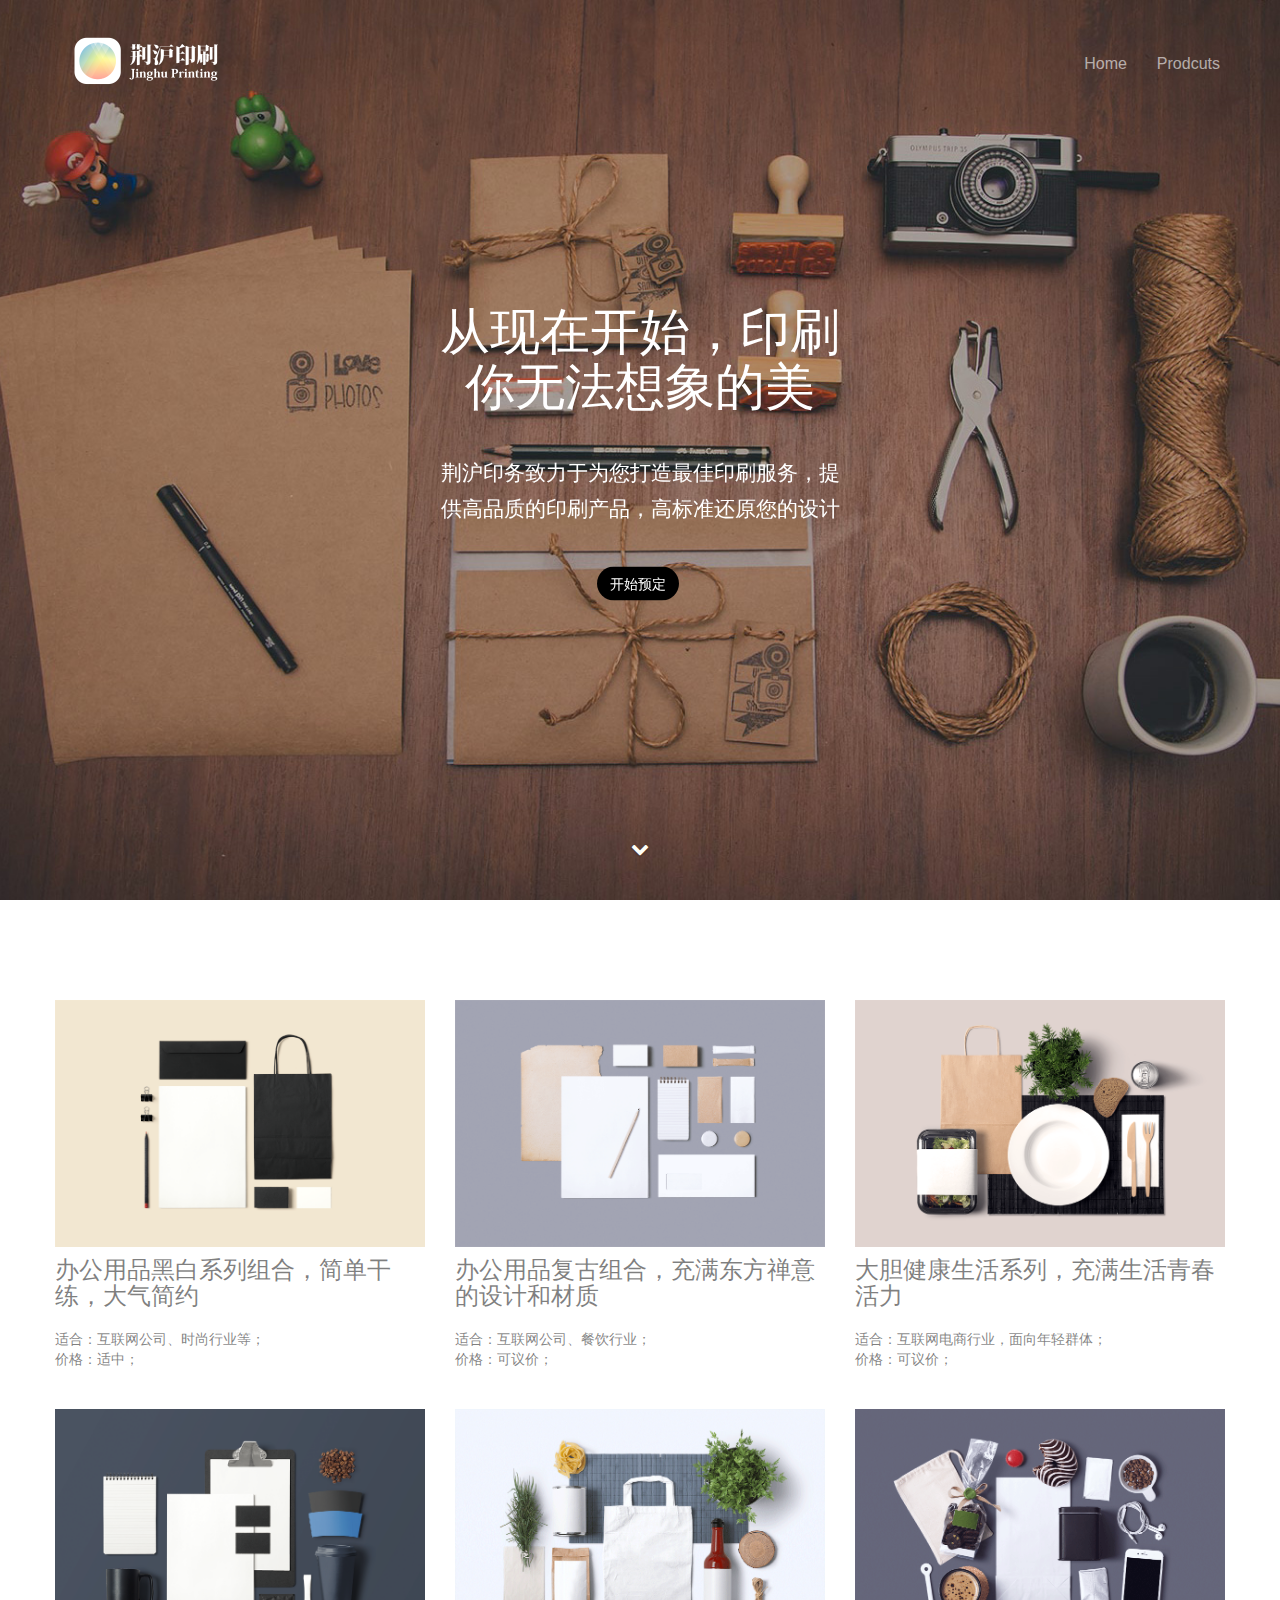
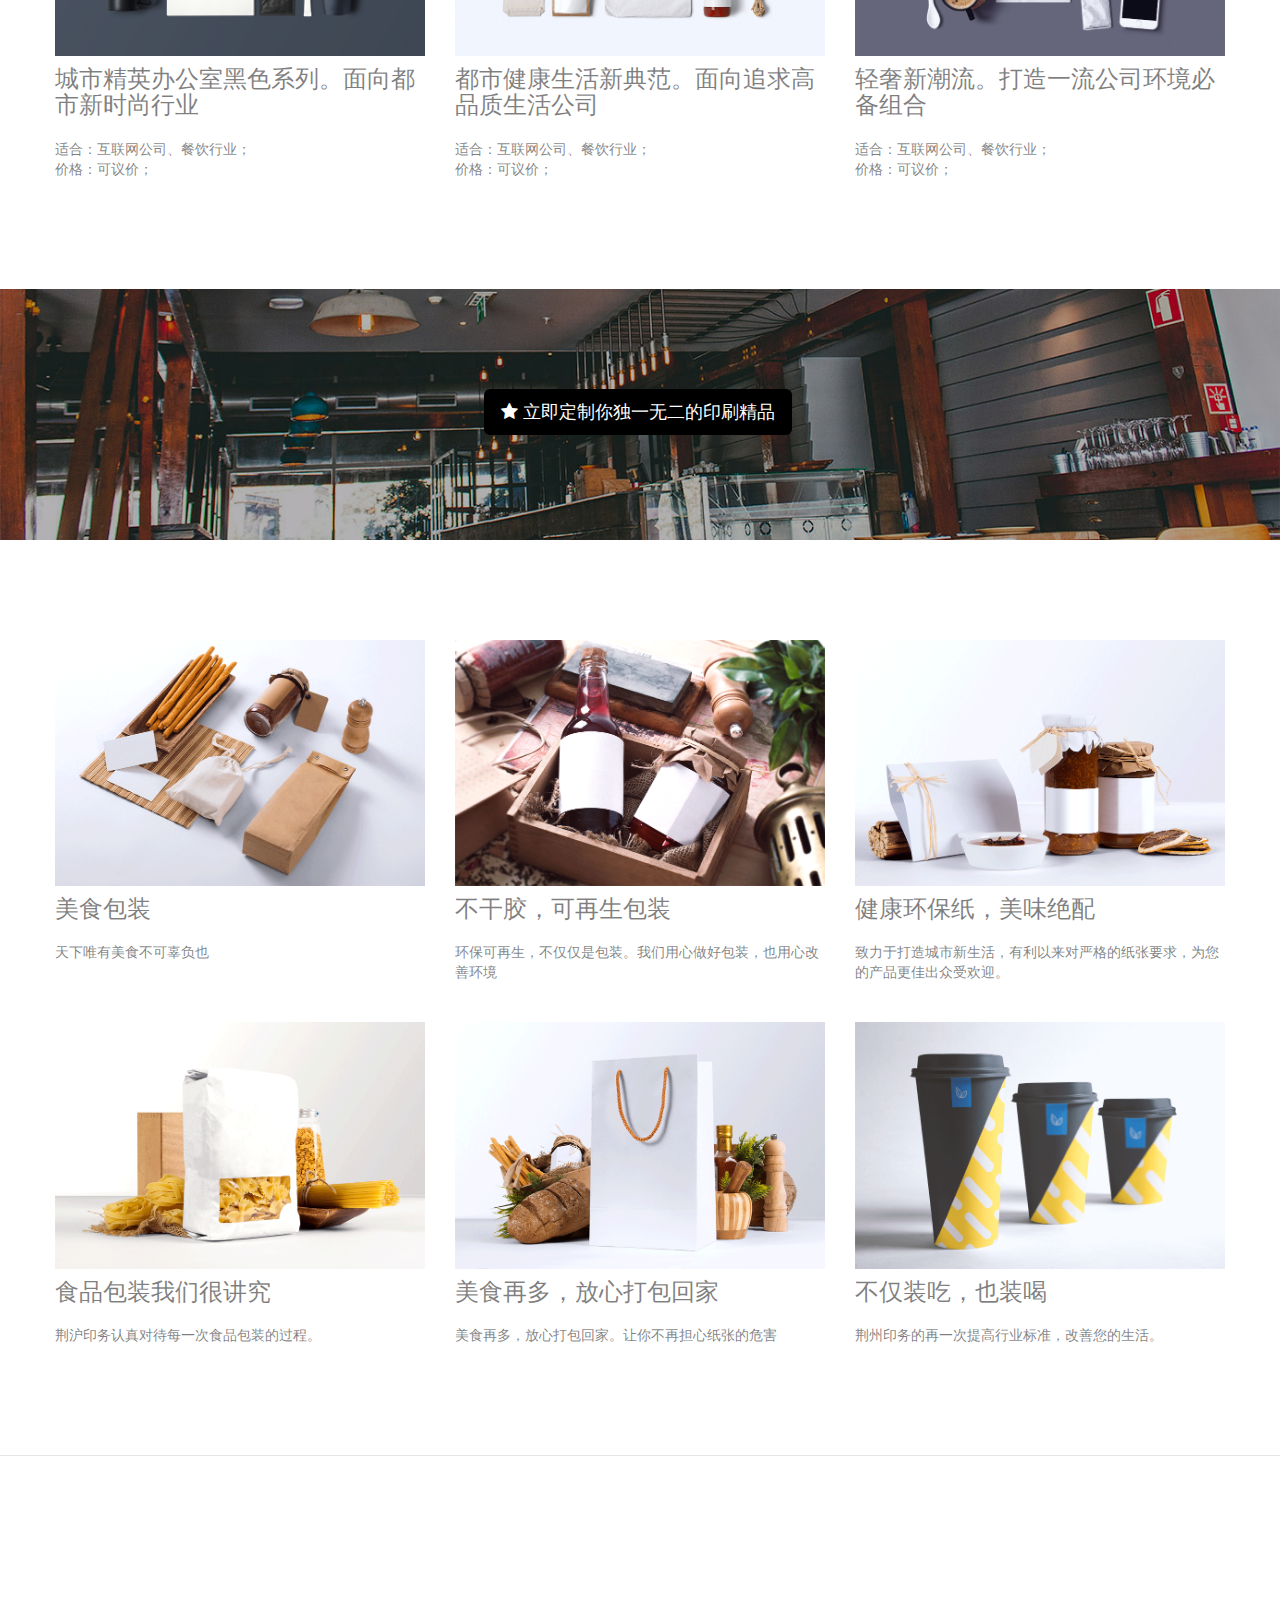
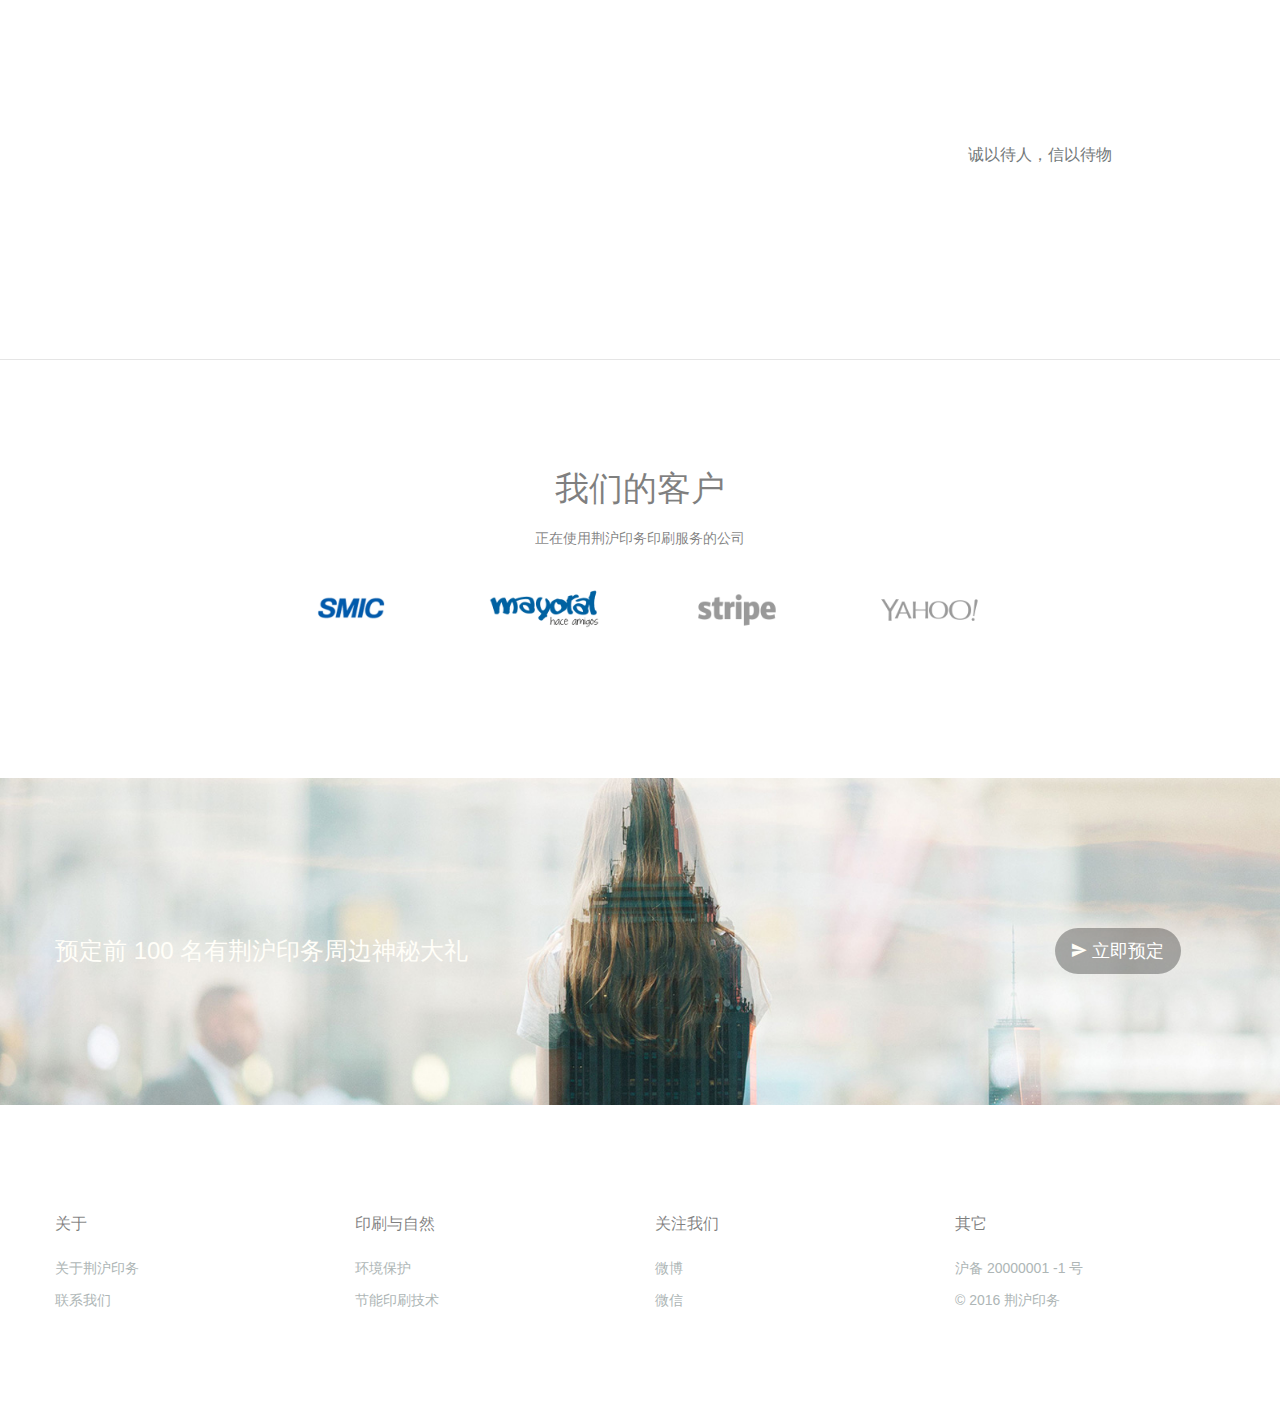
==== commit dab58b19: "update" ====
--- a/index.html
+++ b/index.html
@@ -1,118 +1,344 @@
-<!DOCTYPE html>
-<!-- saved from url=(0020)http://new.ideo.com/ -->
-<html data-react-helmet=""><head><meta http-equiv="Content-Type" content="text/html; charset=UTF-8">
-  
-  <meta name="viewport" content="width=device-width, initial-scale=1">
-  
-  <link rel="stylesheet" href="./zerodesign/style.221939f9257e8ff9633b.css">
-  <link rel="stylesheet" href="./zerodesign/fonts.css">
-  <link rel="shortcut icon" type="image/x-icon" href="http://new.ideo.com/assets/favicon.ico?20171114">
-  <title data-react-helmet="true">IDEO | new.ideo.com</title>
-<script type="text/javascript" id="www-widgetapi-script" src="./zerodesign/www-widgetapi.js" async=""></script><script type="text/javascript" charset="utf8" async="" src="./zerodesign/iframe_api"></script><script type="text/javascript" charset="utf8" async="" src="./zerodesign/iframe_api"></script><meta property="og:title" content="IDEO" data-react-helmet="true"><meta property="og:image" content="http://5a5f89b8e10a225a44ac-ccbed124c38c4f7a3066210c073e7d55.r9.cf1.rackcdn.com/images/static/images/ideo_contact.jpg" data-react-helmet="true"><meta property="og:description" content="IDEO is a global design company. We create positive impact through design." data-react-helmet="true"></head>
+<!doctype html>
+<html>
+<head>
+    <meta charset="utf-8">
+    <meta name="keywords" content="">
+    <meta name="description" content="">
+    <meta name="viewport" content="width=device-width, initial-scale=1, user-scalable=0">
+    <link rel="shortcut icon" type="image/png" href="favicon.png" />
+    
+	<link rel="stylesheet" type="text/css" href="./css/bootstrap.min.css">
+	<link rel="stylesheet" type="text/css" href="style.css">
+	<link rel="stylesheet" href="./css/animate.min.css" /><link rel='stylesheet' href='./css/font-awesome.min.css'/><link rel='stylesheet' href='./css/ionicons.min.css'/>
+    
+	<script src="./js/jquery-2.1.0.min.js"></script>
+	<script src="./js/bootstrap.min.js"></script>
+	<script src="./js/blocs.min.js"></script>
+    <title>Home</title>
+
+</head>
 <body>
-  <div id="root"><div class="App" data-reactid=".0"><div data-reactid=".0.0"><noscript data-reactid=".0.0.0"></noscript><div class="Header" data-reactid=".0.0.1"><div class="NavBar" data-reactid=".0.0.1.0"><div class="Nav" data-reactid=".0.0.1.0.0"><div class="NavBar-Left" data-reactid=".0.0.1.0.0.0"><div class="Bar-Item" data-reactid=".0.0.1.0.0.0.0"><a class="NavBar-Home-Link Link" href="http://new.ideo.com/" data-reactid=".0.0.1.0.0.0.0.0"><span class="isvg loaded" data-reactid=".0.0.1.0.0.0.0.0.0"><!--?xml version="1.0" encoding="utf-8"?-->
-<!-- Generator: Adobe Illustrator 16.0.4, SVG Export Plug-In . SVG Version: 6.00 Build 0)  -->
-
-<svg version="1.1" id="Layer_1___-450855287" xmlns="http://www.w3.org/2000/svg" xmlns:xlink="http://www.w3.org/1999/xlink" x="0px" y="0px" width="283.465px" height="64.871px" viewBox="0 0 283.465 64.871" enable-background="new 0 0 283.465 64.871" xml:space="preserve">
-<g>
-	<path d="M104.511,2.628H75.374v59.623h28.56c18.491-0.205,31.228-13.166,31.228-29.9C135.162,15.795,122.688,3.085,104.511,2.628z
-		 M103.979,51.989V51.98H86.069V12.882h18.075c11.741,0.276,19.384,8.474,19.384,19.63
-		C123.528,43.721,115.814,51.793,103.979,51.989z"></path>
-	<polygon points="59.628,13.104 59.628,2.628 0,2.628 0,13.104 24.453,13.104 24.453,51.774 0,51.774 0,62.251 59.628,62.251 
-		59.628,51.774 35.18,51.774 35.18,13.104 	"></polygon>
-	<polygon points="208.35,13.061 208.35,2.628 148.244,2.628 148.244,62.251 208.35,62.251 208.35,51.811 159.024,51.811 
-		159.024,37.651 197.525,37.651 197.525,27.22 159.024,27.22 159.024,13.061 	"></polygon>
-	<path d="M250.699,0c-18.098,0-32.764,14.526-32.764,32.432c0,17.922,14.666,32.439,32.764,32.439
-		c18.092,0,32.766-14.518,32.766-32.439C283.465,14.526,268.791,0,250.699,0z M250.699,53.679c-11.846,0-21.453-9.511-21.453-21.247
-		c0-11.72,9.607-21.231,21.453-21.231c11.844,0,21.453,9.512,21.453,21.231C272.152,44.168,262.543,53.679,250.699,53.679z"></path>
-</g>
-</svg>
-</span></a></div></div><div class="NavBar-Center" data-reactid=".0.0.1.0.0.1"><div class="Bar-Item" data-reactid=".0.0.1.0.0.1.0"></div></div><div class="NavBar-Right" data-reactid=".0.0.1.0.0.2"><div class="Bar-Item" data-reactid=".0.0.1.0.0.2.0"><a class="Link Search-Link" style="display:table;" href="http://new.ideo.com/search" data-reactid=".0.0.1.0.0.2.0.0"><span data-reactid=".0.0.1.0.0.2.0.0.0"><svg class="search_icon_container" version="1.1" xmlns:sketch="http://www.bohemiancoding.com/sketch/ns" xmlns="http://www.w3.org/2000/svg" xmlns:xlink="http://www.w3.org/1999/xlink" x="0px" y="0px" width="15px" height="15px" viewBox="0 0 15 15" enable-background="new 0 0 15 15" xml:space="preserve">
-      <path id="magnify" sketch:type="MSPage" fill="none" stroke="#000000" stroke-width="2" d="M5.941,1C3.212,1,1,3.212,1,5.941c0,2.729,2.212,4.942,4.941,4.942c2.729,0,4.941-2.213,4.941-4.942C10.883,3.212,8.67,1,5.941,1z M9.471,9.471L13,13"></path>
-
-      <path class="search-close-icon" id="search-close-icon" sketch:type="MSPage" fill="none" stroke="#000000" stroke-width="2" d="M10.965,10.965L1.394,1.394 M1.433,10.965l9.572-9.571"></path>
-</svg>
-</span></a></div><div class="Bar-Item" data-reactid=".0.0.1.0.0.2.1"><div class="Hamburger-Link" data-reactid=".0.0.1.0.0.2.1.0"><div class="Hamburger" data-reactid=".0.0.1.0.0.2.1.0.0"><span class="Hamburger-Line" data-reactid=".0.0.1.0.0.2.1.0.0.0"></span><span class="Hamburger-Line" data-reactid=".0.0.1.0.0.2.1.0.0.1"></span><span class="Hamburger-Line" data-reactid=".0.0.1.0.0.2.1.0.0.2"></span></div></div></div></div></div><div class="NavMenu" data-reactid=".0.0.1.0.1"><div class="Grid" data-reactid=".0.0.1.0.1.0"><div class="Menu" data-reactid=".0.0.1.0.1.0.0"><ul class="Navigation-Column" data-reactid=".0.0.1.0.1.0.0.0"><li class="Navigation-Element" data-reactid=".0.0.1.0.1.0.0.0.0"><a class="" href="http://new.ideo.com/work" data-reactid=".0.0.1.0.1.0.0.0.0.0">Work</a></li><li class="Navigation-Element" data-reactid=".0.0.1.0.1.0.0.0.1"><a class="" href="http://new.ideo.com/blog" data-reactid=".0.0.1.0.1.0.0.0.1.0">Play</a></li><li class="Navigation-Element" data-reactid=".0.0.1.0.1.0.0.0.2"><a class="" href="http://new.ideo.com/tools" data-reactid=".0.0.1.0.1.0.0.0.2.0">Tools</a></li></ul><ul class="Navigation-Footer" data-reactid=".0.0.1.0.1.0.0.1"><li class="Navigation-Element" data-reactid=".0.0.1.0.1.0.0.1.0"><a class="" href="http://new.ideo.com/about" data-reactid=".0.0.1.0.1.0.0.1.0.0">About</a></li><li class="Navigation-Element" data-reactid=".0.0.1.0.1.0.0.1.1"><a class="" href="http://new.ideo.com/contact" data-reactid=".0.0.1.0.1.0.0.1.1.0">Contact</a></li><li class="Navigation-Element" data-reactid=".0.0.1.0.1.0.0.1.2"><a class="" href="http://new.ideo.com/jobs" data-reactid=".0.0.1.0.1.0.0.1.2.0">Jobs</a></li><li class="Navigation-Element" data-reactid=".0.0.1.0.1.0.0.1.3"><a class="" href="http://new.ideo.com/news" data-reactid=".0.0.1.0.1.0.0.1.3.0">News</a></li></ul></div></div></div><div class="Search-searchOverlay" data-reactid=".0.0.1.0.2"><div class="Grid" data-reactid=".0.0.1.0.2.0"><div class="Search-overlayInputContainer" data-reactid=".0.0.1.0.2.0.0"><input class="Search-searchTermsInput--overlay" placeholder="Search" data-reactid=".0.0.1.0.2.0.0.0"><img class="White-Search-Icon" src="[data-uri]" alt="Search" data-reactid=".0.0.1.0.2.0.0.1"></div></div></div></div></div><div class="HomeHeader" data-reactid=".0.0.2"><div class="HomeHeader-container" data-reactid=".0.0.2.0"><div class="Grid" data-reactid=".0.0.2.0.0"><div class="HomeHeader-triplets" data-reactid=".0.0.2.0.0.0"><ul class="Menu List-Unstyled" data-reactid=".0.0.2.0.0.0.0"><li class="" data-title="work" data-reactid=".0.0.2.0.0.0.0.$0"><a class="" href="http://new.ideo.com/work" data-reactid=".0.0.2.0.0.0.0.$0.0"><span data-reactid=".0.0.2.0.0.0.0.$0.0.0">Work</span></a></li><li class="" data-title="play" data-reactid=".0.0.2.0.0.0.0.$1"><a class="" href="http://new.ideo.com/blog" data-reactid=".0.0.2.0.0.0.0.$1.0"><span data-reactid=".0.0.2.0.0.0.0.$1.0.0">Play</span></a></li><li class="" data-title="tools" data-reactid=".0.0.2.0.0.0.0.$2"><a class="" href="http://new.ideo.com/tools" data-reactid=".0.0.2.0.0.0.0.$2.0"><span data-reactid=".0.0.2.0.0.0.0.$2.0.0">Tools</span></a></li></ul></div><div class="HomeHeader-slogalAndContactNote" data-reactid=".0.0.2.0.0.1"><ul class="Contact List-Unstyled" data-reactid=".0.0.2.0.0.1.0"><li class="ContactStatement" data-reactid=".0.0.2.0.0.1.0.0"><p data-reactid=".0.0.2.0.0.1.0.0.0">IDEO is a global design company. We create positive impact through design.</p></li><li class="ContactHeading" data-reactid=".0.0.2.0.0.1.0.1">Want to talk?</li><li data-reactid=".0.0.2.0.0.1.0.2"><a class="" href="http://new.ideo.com/contact" data-reactid=".0.0.2.0.0.1.0.2.0">CONTACT US</a></li></ul></div></div></div></div><ul class="Bands" data-reactid=".0.0.3"><div class="Band FeaturedTileBand FeaturedTileBand--null" data-reactid=".0.0.3.$0"><div class="FeaturedTileBand-ImageContainer" data-reactid=".0.0.3.$0.0"><div class="SmartImage SmartImage--background" style="background-image: url(&quot;http://churchill.imgix.net/images/casestudies/images/IDEO_MassMutual_SoG_8.jpg?auto=format&amp;dpr=2&amp;fit=fit&amp;h=832&amp;w=1500&quot;);" data-reactid=".0.0.3.$0.0.0"></div></div><div class="FeaturedTileBand-Content" data-reactid=".0.0.3.$0.1"><div class="Grid" data-reactid=".0.0.3.$0.1.0"><div class="FeaturedTileBand-PlaceholderContainer" data-reactid=".0.0.3.$0.1.0.0"><div class="FeaturedTileBand-Placeholder" data-reactid=".0.0.3.$0.1.0.0.0"></div></div><div class="FeaturedTileBand-MainContainer" data-reactid=".0.0.3.$0.1.0.1"><div class="FeaturedTileBand-Main" data-reactid=".0.0.3.$0.1.0.1.0"><div class="FeaturedTileBand-MainContent" data-reactid=".0.0.3.$0.1.0.1.0.0"><h3 class="" data-reactid=".0.0.3.$0.1.0.1.0.0.0"><span class="FeaturedTileBand-Type" data-reactid=".0.0.3.$0.1.0.1.0.0.0.0">questions</span><span data-reactid=".0.0.3.$0.1.0.1.0.0.0.1"></span></h3><h2 data-reactid=".0.0.3.$0.1.0.1.0.0.1"><span data-reactid=".0.0.3.$0.1.0.1.0.0.1.0"><a class="" href="http://new.ideo.com/question/how-can-design-drive-new-ventures" data-reactid=".0.0.3.$0.1.0.1.0.0.1.0.0"><span data-reactid=".0.0.3.$0.1.0.1.0.0.1.0.0.0"> </span><span data-reactid=".0.0.3.$0.1.0.1.0.0.1.0.0.1">How can design drive new ventures?</span><span data-reactid=".0.0.3.$0.1.0.1.0.0.1.0.0.2"> </span></a></span></h2><div class="FeaturedTileBand-Divider" data-reactid=".0.0.3.$0.1.0.1.0.0.2"></div><p data-reactid=".0.0.3.$0.1.0.1.0.0.3">Big companies want to behave more like startups. Startups want to scale like big companies. Time to start thinking like a designer.</p><a class="Button Button--small" href="http://new.ideo.com/question/how-can-design-drive-new-ventures" data-reactid=".0.0.3.$0.1.0.1.0.0.4">See our response</a></div><span data-reactid=".0.0.3.$0.1.0.1.0.1"></span></div></div></div></div></div><div class="Band ThreeRichTilesBand WithinRowsOfBands" data-reactid=".0.0.3.$1"><div class="Grid" data-reactid=".0.0.3.$1.1"><div class="RichTile RichTile--small RichTile--left" data-reactid=".0.0.3.$1.1.$0"><div class="RichTile-Content" data-reactid=".0.0.3.$1.1.$0.0"><div class="RichTile-ImageContainer" data-reactid=".0.0.3.$1.1.$0.0.0"><a class="" href="http://new.ideo.com/case-study/planned-parenthoods-new-way-forward" data-reactid=".0.0.3.$1.1.$0.0.0.0"><span data-reactid=".0.0.3.$1.1.$0.0.0.0.0"> </span><div class="SmartImage SmartImage--background" style="background-image: url(&quot;http://churchill.imgix.net/images/casestudies/images/P2J1506.jpg?auto=format&amp;dpr=2&amp;fit=crop&amp;h=270&amp;w=400&quot;);" data-reactid=".0.0.3.$1.1.$0.0.0.0.1"></div><span data-reactid=".0.0.3.$1.1.$0.0.0.0.2"> </span></a></div><div class="RichTile-MainContainer" data-reactid=".0.0.3.$1.1.$0.0.1"><span data-reactid=".0.0.3.$1.1.$0.0.1.0"></span><h3 class="" data-reactid=".0.0.3.$1.1.$0.0.1.1"><span class="RichTile-Type" data-reactid=".0.0.3.$1.1.$0.0.1.1.0">Case Study</span><span data-reactid=".0.0.3.$1.1.$0.0.1.1.1">Planned Parenthood</span></h3><h2 data-reactid=".0.0.3.$1.1.$0.0.1.2"><span data-reactid=".0.0.3.$1.1.$0.0.1.2.0"><a class="" href="http://new.ideo.com/case-study/planned-parenthoods-new-way-forward" data-reactid=".0.0.3.$1.1.$0.0.1.2.0.0">Planned Parenthood's New Way Forward</a></span></h2></div></div></div><div class="RichTile RichTile--small RichTile--left" data-reactid=".0.0.3.$1.1.$1"><div class="RichTile-Content" data-reactid=".0.0.3.$1.1.$1.0"><div class="RichTile-ImageContainer" data-reactid=".0.0.3.$1.1.$1.0.0"><a class="" href="http://new.ideo.com/post/ideo-u" data-reactid=".0.0.3.$1.1.$1.0.0.0"><span data-reactid=".0.0.3.$1.1.$1.0.0.0.0"> </span><div class="SmartImage SmartImage--background" style="background-image: url(&quot;http://churchill.imgix.net/images/externalDestination/images/home-left-right-image-2.jpg?auto=format&amp;dpr=2&amp;fit=crop&amp;h=270&amp;w=400&quot;);" data-reactid=".0.0.3.$1.1.$1.0.0.0.1"></div><span data-reactid=".0.0.3.$1.1.$1.0.0.0.2"> </span></a></div><div class="RichTile-MainContainer" data-reactid=".0.0.3.$1.1.$1.0.1"><span data-reactid=".0.0.3.$1.1.$1.0.1.0"></span><h3 class="" data-reactid=".0.0.3.$1.1.$1.0.1.1"><span class="RichTile-Type" data-reactid=".0.0.3.$1.1.$1.0.1.1.0">Tools</span><span data-reactid=".0.0.3.$1.1.$1.0.1.1.1"></span></h3><h2 data-reactid=".0.0.3.$1.1.$1.0.1.2"><span data-reactid=".0.0.3.$1.1.$1.0.1.2.0"><a class="" href="http://new.ideo.com/post/ideo-u" data-reactid=".0.0.3.$1.1.$1.0.1.2.0.0">IDEO U: A School for Unlocking Creative Potential</a></span></h2></div></div></div><div class="RichTile RichTile--small RichTile--left" data-reactid=".0.0.3.$1.1.$2"><div class="RichTile-Content" data-reactid=".0.0.3.$1.1.$2.0"><div class="RichTile-ImageContainer" data-reactid=".0.0.3.$1.1.$2.0.0"><a class="" href="http://new.ideo.com/case-study/beyond-cars-designing-smarter-mobility" data-reactid=".0.0.3.$1.1.$2.0.0.0"><span data-reactid=".0.0.3.$1.1.$2.0.0.0.0"> </span><div class="SmartImage SmartImage--background" style="background-image: url(&quot;http://churchill.imgix.net/images/casestudies/images/ford_5.JPG?auto=format&amp;dpr=2&amp;fit=crop&amp;h=270&amp;w=400&quot;);" data-reactid=".0.0.3.$1.1.$2.0.0.0.1"></div><span data-reactid=".0.0.3.$1.1.$2.0.0.0.2"> </span></a></div><div class="RichTile-MainContainer" data-reactid=".0.0.3.$1.1.$2.0.1"><span data-reactid=".0.0.3.$1.1.$2.0.1.0"></span><h3 class="" data-reactid=".0.0.3.$1.1.$2.0.1.1"><span class="RichTile-Type" data-reactid=".0.0.3.$1.1.$2.0.1.1.0">Case Study</span><span data-reactid=".0.0.3.$1.1.$2.0.1.1.1">Ford</span></h3><h2 data-reactid=".0.0.3.$1.1.$2.0.1.2"><span data-reactid=".0.0.3.$1.1.$2.0.1.2.0"><a class="" href="http://new.ideo.com/case-study/beyond-cars-designing-smarter-mobility" data-reactid=".0.0.3.$1.1.$2.0.1.2.0.0">Beyond Cars: Designing Smarter Mobility</a></span></h2></div></div></div></div></div><div class="Band PairTilesBand lightBlue WithinRowsOfBands" data-reactid=".0.0.3.$2"><div class="Grid" data-reactid=".0.0.3.$2.0"><div class="RichTile RichTile--medium RichTile--left" data-reactid=".0.0.3.$2.0.$0"><div class="RichTile-Content" data-reactid=".0.0.3.$2.0.$0.0"><div class="RichTile-ImageContainer" data-reactid=".0.0.3.$2.0.$0.0.0"><a class="" href="http://new.ideo.com/case-study/a-new-way-to-vote-for-the-people-of-los-angeles" data-reactid=".0.0.3.$2.0.$0.0.0.0"><span data-reactid=".0.0.3.$2.0.$0.0.0.0.0"> </span><div class="SmartImage SmartImage--background" style="background-image: url(&quot;http://churchill.imgix.net/images/casestudies/images/july_screen02.jpg?auto=format&amp;dpr=2&amp;fit=crop&amp;h=270&amp;w=800&quot;);" data-reactid=".0.0.3.$2.0.$0.0.0.0.1"></div><span data-reactid=".0.0.3.$2.0.$0.0.0.0.2"> </span></a></div><div class="RichTile-MainContainer" data-reactid=".0.0.3.$2.0.$0.0.1"><span data-reactid=".0.0.3.$2.0.$0.0.1.0"></span><h3 class="" data-reactid=".0.0.3.$2.0.$0.0.1.1"><span class="RichTile-Type" data-reactid=".0.0.3.$2.0.$0.0.1.1.0">Case Study</span><span data-reactid=".0.0.3.$2.0.$0.0.1.1.1">Los Angeles County</span></h3><h2 data-reactid=".0.0.3.$2.0.$0.0.1.2"><span data-reactid=".0.0.3.$2.0.$0.0.1.2.0"><a class="" href="http://new.ideo.com/case-study/a-new-way-to-vote-for-the-people-of-los-angeles" data-reactid=".0.0.3.$2.0.$0.0.1.2.0.0">A New Way to Vote for the People of Los Angeles</a></span></h2></div></div></div><div class="RichTile RichTile--small RichTile--left" data-reactid=".0.0.3.$2.0.$1"><div class="RichTile-Content" data-reactid=".0.0.3.$2.0.$1.0"><div class="RichTile-ImageContainer" data-reactid=".0.0.3.$2.0.$1.0.0"><a class="" href="http://new.ideo.com/blog/why-you-should-make-your-own-font" data-reactid=".0.0.3.$2.0.$1.0.0.0"><span data-reactid=".0.0.3.$2.0.$1.0.0.0.0"> </span><div class="SmartImage SmartImage--background" style="background-image: url(&quot;http://churchill.imgix.net/images/blog/images/10_Table_Smaller.jpg?auto=format&amp;dpr=2&amp;fit=crop&amp;h=270&amp;w=400&quot;);" data-reactid=".0.0.3.$2.0.$1.0.0.0.1"></div><span data-reactid=".0.0.3.$2.0.$1.0.0.0.2"> </span></a></div><div class="RichTile-MainContainer" data-reactid=".0.0.3.$2.0.$1.0.1"><span data-reactid=".0.0.3.$2.0.$1.0.1.0"></span><h3 class="" data-reactid=".0.0.3.$2.0.$1.0.1.1"><span class="RichTile-Type" data-reactid=".0.0.3.$2.0.$1.0.1.1.0">blog</span><span data-reactid=".0.0.3.$2.0.$1.0.1.1.1">Ed White</span></h3><h2 data-reactid=".0.0.3.$2.0.$1.0.1.2"><span data-reactid=".0.0.3.$2.0.$1.0.1.2.0"><a class="" href="http://new.ideo.com/blog/why-you-should-make-your-own-font" data-reactid=".0.0.3.$2.0.$1.0.1.2.0.0">Why You Should Make Your Own Font</a></span></h2></div></div></div></div></div><div class="Band Band--ThreeLinkColumns" data-reactid=".0.0.3.$3"><div data-reactid=".0.0.3.$3.0"><div class="Band-Header" data-reactid=".0.0.3.$3.0.0"><img src="[data-uri]" alt="" data-reactid=".0.0.3.$3.0.0.0"><h1 data-reactid=".0.0.3.$3.0.0.1">In the News</h1></div><div class="Grid Grid--Wrap" data-reactid=".0.0.3.$3.0.1"><div class="row" data-reactid=".0.0.3.$3.0.1.0"><div class="BandLinkTile BandLinkTile--three BandLinkTile--dark BandLinkTile--bottom" data-reactid=".0.0.3.$3.0.1.0.$0"><div class="BandLinkTile-Content" data-reactid=".0.0.3.$3.0.1.0.$0.0"><div class="BandLinkTile-MainContainer" data-reactid=".0.0.3.$3.0.1.0.$0.0.0"><h3 class="" data-reactid=".0.0.3.$3.0.1.0.$0.0.0.0"><span class="BandLinkTile-Type" data-reactid=".0.0.3.$3.0.1.0.$0.0.0.0.0">Articles</span><span data-reactid=".0.0.3.$3.0.1.0.$0.0.0.0.1">Medium</span></h3><h2 data-reactid=".0.0.3.$3.0.1.0.$0.0.0.1"><span data-reactid=".0.0.3.$3.0.1.0.$0.0.0.1.0"><a class="" href="http://new.ideo.com/news/ideo-joins-the-kyu-collective" data-reactid=".0.0.3.$3.0.1.0.$0.0.0.1.0.0"><span data-reactid=".0.0.3.$3.0.1.0.$0.0.0.1.0.0.0"> </span><span data-reactid=".0.0.3.$3.0.1.0.$0.0.0.1.0.0.1">IDEO Joins the kyu collective</span><span data-reactid=".0.0.3.$3.0.1.0.$0.0.0.1.0.0.2"> </span></a></span></h2><p class="Date" data-reactid=".0.0.3.$3.0.1.0.$0.0.0.2">February 09, 2016</p></div></div></div><div class="BandLinkTile BandLinkTile--three BandLinkTile--light BandLinkTile--top" data-reactid=".0.0.3.$3.0.1.0.$1"><div class="BandLinkTile-Content" data-reactid=".0.0.3.$3.0.1.0.$1.0"><div class="BandLinkTile-MainContainer" data-reactid=".0.0.3.$3.0.1.0.$1.0.0"><h3 class="" data-reactid=".0.0.3.$3.0.1.0.$1.0.0.0"><span class="BandLinkTile-Type" data-reactid=".0.0.3.$3.0.1.0.$1.0.0.0.0">Articles</span><span data-reactid=".0.0.3.$3.0.1.0.$1.0.0.0.1">New York Times</span></h3><h2 data-reactid=".0.0.3.$3.0.1.0.$1.0.0.1"><span data-reactid=".0.0.3.$3.0.1.0.$1.0.0.1.0"><a class="" href="http://new.ideo.com/news/the-commute-of-the-future-ford-is-working-on-it" data-reactid=".0.0.3.$3.0.1.0.$1.0.0.1.0.0"><span data-reactid=".0.0.3.$3.0.1.0.$1.0.0.1.0.0.0"> </span><span data-reactid=".0.0.3.$3.0.1.0.$1.0.0.1.0.0.1">The Commute of the Future? Ford Is Working on It</span><span data-reactid=".0.0.3.$3.0.1.0.$1.0.0.1.0.0.2"> </span></a></span></h2><p class="Date" data-reactid=".0.0.3.$3.0.1.0.$1.0.0.2">February 13, 2016</p></div></div></div><div class="BandLinkTile BandLinkTile--three BandLinkTile--light BandLinkTile--bottom" data-reactid=".0.0.3.$3.0.1.0.$2"><div class="BandLinkTile-Content" data-reactid=".0.0.3.$3.0.1.0.$2.0"><div class="BandLinkTile-MainContainer" data-reactid=".0.0.3.$3.0.1.0.$2.0.0"><h3 class="" data-reactid=".0.0.3.$3.0.1.0.$2.0.0.0"><span class="BandLinkTile-Type" data-reactid=".0.0.3.$3.0.1.0.$2.0.0.0.0">Articles</span><span data-reactid=".0.0.3.$3.0.1.0.$2.0.0.0.1">CBS This Morning</span></h3><h2 data-reactid=".0.0.3.$3.0.1.0.$2.0.0.1"><span data-reactid=".0.0.3.$3.0.1.0.$2.0.0.1.0"><a class="" href="http://new.ideo.com/news/redesigning-the-future-of-voting-with-la-county" data-reactid=".0.0.3.$3.0.1.0.$2.0.0.1.0.0"><span data-reactid=".0.0.3.$3.0.1.0.$2.0.0.1.0.0.0"> </span><span data-reactid=".0.0.3.$3.0.1.0.$2.0.0.1.0.0.1">Redesigning the Future of Voting with LA County</span><span data-reactid=".0.0.3.$3.0.1.0.$2.0.0.1.0.0.2"> </span></a></span></h2><p class="Date" data-reactid=".0.0.3.$3.0.1.0.$2.0.0.2">September 15, 2015</p></div></div></div><div class="BandLinkTile BandLinkTile--three BandLinkTile--dark BandLinkTile--top" data-reactid=".0.0.3.$3.0.1.0.$3"><div class="BandLinkTile-Content" data-reactid=".0.0.3.$3.0.1.0.$3.0"><div class="BandLinkTile-MainContainer" data-reactid=".0.0.3.$3.0.1.0.$3.0.0"><h3 class="" data-reactid=".0.0.3.$3.0.1.0.$3.0.0.0"><span class="BandLinkTile-Type" data-reactid=".0.0.3.$3.0.1.0.$3.0.0.0.0">Articles</span><span data-reactid=".0.0.3.$3.0.1.0.$3.0.0.0.1">Harvard Business Review</span></h3><h2 data-reactid=".0.0.3.$3.0.1.0.$3.0.0.1"><span data-reactid=".0.0.3.$3.0.1.0.$3.0.0.1.0"><a class="" href="http://new.ideo.com/news/is-design-thinking-still-an-advantage" data-reactid=".0.0.3.$3.0.1.0.$3.0.0.1.0.0"><span data-reactid=".0.0.3.$3.0.1.0.$3.0.0.1.0.0.0"> </span><span data-reactid=".0.0.3.$3.0.1.0.$3.0.0.1.0.0.1">Is Design Thinking Still an Advantage?</span><span data-reactid=".0.0.3.$3.0.1.0.$3.0.0.1.0.0.2"> </span></a></span></h2><p class="Date" data-reactid=".0.0.3.$3.0.1.0.$3.0.0.2">August 27, 2015</p></div></div></div><div class="BandLinkTile BandLinkTile--three BandLinkTile--light BandLinkTile--bottom" data-reactid=".0.0.3.$3.0.1.0.$4"><div class="BandLinkTile-Content" data-reactid=".0.0.3.$3.0.1.0.$4.0"><div class="BandLinkTile-MainContainer" data-reactid=".0.0.3.$3.0.1.0.$4.0.0"><h3 class="" data-reactid=".0.0.3.$3.0.1.0.$4.0.0.0"><span class="BandLinkTile-Type" data-reactid=".0.0.3.$3.0.1.0.$4.0.0.0.0">Press</span><span data-reactid=".0.0.3.$3.0.1.0.$4.0.0.0.1">The White House</span></h3><h2 data-reactid=".0.0.3.$3.0.1.0.$4.0.0.1"><span data-reactid=".0.0.3.$3.0.1.0.$4.0.0.1.0"><a class="" href="http://new.ideo.com/news/ideo-at-the-white-house" data-reactid=".0.0.3.$3.0.1.0.$4.0.0.1.0.0"><span data-reactid=".0.0.3.$3.0.1.0.$4.0.0.1.0.0.0"> </span><span data-reactid=".0.0.3.$3.0.1.0.$4.0.0.1.0.0.1">IDEO at the White House</span><span data-reactid=".0.0.3.$3.0.1.0.$4.0.0.1.0.0.2"> </span></a></span></h2><p class="Date" data-reactid=".0.0.3.$3.0.1.0.$4.0.0.2">July 13, 2015</p></div></div></div><div class="BandLinkTile BandLinkTile--three BandLinkTile--light BandLinkTile--top" data-reactid=".0.0.3.$3.0.1.0.$5"><div class="BandLinkTile-Content" data-reactid=".0.0.3.$3.0.1.0.$5.0"><div class="BandLinkTile-MainContainer" data-reactid=".0.0.3.$3.0.1.0.$5.0.0"><h3 class="" data-reactid=".0.0.3.$3.0.1.0.$5.0.0.0"><span class="BandLinkTile-Type" data-reactid=".0.0.3.$3.0.1.0.$5.0.0.0.0">Articles</span><span data-reactid=".0.0.3.$3.0.1.0.$5.0.0.0.1">Asia One</span></h3><h2 data-reactid=".0.0.3.$3.0.1.0.$5.0.0.1"><span data-reactid=".0.0.3.$3.0.1.0.$5.0.0.1.0"><a class="" href="http://new.ideo.com/news/a-new-social-currency-emerges-in-singapore" data-reactid=".0.0.3.$3.0.1.0.$5.0.0.1.0.0"><span data-reactid=".0.0.3.$3.0.1.0.$5.0.0.1.0.0.0"> </span><span data-reactid=".0.0.3.$3.0.1.0.$5.0.0.1.0.0.1">A new social currency emerges in Singapore</span><span data-reactid=".0.0.3.$3.0.1.0.$5.0.0.1.0.0.2"> </span></a></span></h2><p class="Date" data-reactid=".0.0.3.$3.0.1.0.$5.0.0.2">September 22, 2015</p></div></div></div></div></div></div></div></ul><div class="HomeAboutUs" data-reactid=".0.0.4"><div class="Band-Header" data-reactid=".0.0.4.0"><img src="[data-uri]" alt="" data-reactid=".0.0.4.0.0"><h1 data-reactid=".0.0.4.0.1">About Us</h1></div><h2 data-reactid=".0.0.4.1">IDEO is a global design company. Our purpose is to create positive impact through design.</h2><div class="learn-more-btn" data-reactid=".0.0.4.2"><a class="Button Button--small" href="http://new.ideo.com/about" data-reactid=".0.0.4.2.0">LEARN MORE ABOUT IDEO</a></div><div class="circular-images" data-reactid=".0.0.4.3"><img src="./zerodesign/about-1.png" alt="early IDEO meeting" data-reactid=".0.0.4.3.0"><img src="./zerodesign/about-2.png" alt="User research session" data-reactid=".0.0.4.3.1"><img src="./zerodesign/about-3.png" alt="IDEO employee working on electronics" data-reactid=".0.0.4.3.2"></div></div><div class="Footer" data-reactid=".0.0.5"><div class="Grid" data-reactid=".0.0.5.0"><div class="Upper-Footer" data-reactid=".0.0.5.0.0"><h1 data-reactid=".0.0.5.0.0.0">Say Hello.</h1><div class="Upper-Footer-Content" data-reactid=".0.0.5.0.0.1"><div class="FooterLocations" data-reactid=".0.0.5.0.0.1.0"><a class="" href="http://new.ideo.com/location/singapore" data-reactid=".0.0.5.0.0.1.0.$2412">Singapore</a><a class="" href="http://new.ideo.com/location/new-york" data-reactid=".0.0.5.0.0.1.0.$2392">New York</a><a class="" href="http://new.ideo.com/location/tokyo" data-reactid=".0.0.5.0.0.1.0.$2372">Tokyo</a><a class="" href="http://new.ideo.com/location/chicago" data-reactid=".0.0.5.0.0.1.0.$2352">Chicago</a><a class="" href="http://new.ideo.com/location/palo-alto" data-reactid=".0.0.5.0.0.1.0.$2332">Palo Alto</a><a class="" href="http://new.ideo.com/location/shanghai" data-reactid=".0.0.5.0.0.1.0.$2312">Shanghai</a><a class="" href="http://new.ideo.com/location/san-francisco" data-reactid=".0.0.5.0.0.1.0.$2432">San Francisco</a><a class="" href="http://new.ideo.com/location/london" data-reactid=".0.0.5.0.0.1.0.$1812">London</a><a class="" href="http://new.ideo.com/location/cambridge" data-reactid=".0.0.5.0.0.1.0.$1802">Cambridge</a><a class="" href="http://new.ideo.com/location/munich" data-reactid=".0.0.5.0.0.1.0.$772">Munich</a></div><div class="Footer-Network-Links" data-reactid=".0.0.5.0.0.1.1"><h3 data-reactid=".0.0.5.0.0.1.1.0">Network</h3><a href="https://openideo.com/" target="_blank" rel="noopener" data-reactid=".0.0.5.0.0.1.1.1:$0">OpenIDEO</a><a href="http://www.ideou.com/" target="_blank" rel="noopener" data-reactid=".0.0.5.0.0.1.1.1:$1">IDEO U</a><a href="http://www.ideofutures.com/" target="_blank" rel="noopener" data-reactid=".0.0.5.0.0.1.1.1:$2">IDEO Futures</a><a href="http://www.oiengine.com/" target="_blank" rel="noopener" data-reactid=".0.0.5.0.0.1.1.1:$3">OI Engine</a><a href="https://www.ideo.org/" target="_blank" rel="noopener" data-reactid=".0.0.5.0.0.1.1.1:$4">IDEO.org</a></div><div class="Footer-Jobs" data-reactid=".0.0.5.0.0.1.2"><h3 data-reactid=".0.0.5.0.0.1.2.0">Jobs</h3><p data-reactid=".0.0.5.0.0.1.2.1">Come work with us! We are always looking for great talent to join our global teams.</p><a class="Button Button--small" href="http://new.ideo.com/jobs" data-reactid=".0.0.5.0.0.1.2.2">See jobs</a></div></div></div><div class="Lower-Footer" data-reactid=".0.0.5.0.1"><div class="Footer-Item Footer-Left" data-reactid=".0.0.5.0.1.0"><div class="Footer-I18nWrapper" data-reactid=".0.0.5.0.1.0.0"><span class="Footer-I18nLabel" data-reactid=".0.0.5.0.1.0.0.0"><span data-reactid=".0.0.5.0.1.0.0.0.0">© </span><span data-reactid=".0.0.5.0.1.0.0.0.1">2016</span><span data-reactid=".0.0.5.0.1.0.0.0.2"> IDEO</span></span></div></div><div class="Footer-Item Footer-Center" data-reactid=".0.0.5.0.1.1"><a class="Footer-LinkItem" href="http://new.ideo.com/privacy" target="_blank" rel="noopener" data-reactid=".0.0.5.0.1.1.0">Privacy Policy</a></div><div class="Footer-Item Footer-Right" data-reactid=".0.0.5.0.1.2"><ul class="Footer-Social" data-reactid=".0.0.5.0.1.2.0"><li class="Footer-SocialElement" data-reactid=".0.0.5.0.1.2.0.$facebook"><a href="http://www.facebook.com/IDEOprofile" target="_blank" rel="noopener" data-reactid=".0.0.5.0.1.2.0.$facebook.0"><span class="isvg loaded" data-reactid=".0.0.5.0.1.2.0.$facebook.0.0"><!--?xml version="1.0" encoding="UTF-8" standalone="no"?-->
-<svg width="11px" height="21px" viewBox="0 0 11 21" version="1.1" xmlns="http://www.w3.org/2000/svg" xmlns:xlink="http://www.w3.org/1999/xlink" xmlns:sketch="http://www.bohemiancoding.com/sketch/ns">
-    <!-- Generator: Sketch 3.3.2 (12043) - http://www.bohemiancoding.com/sketch -->
-    <title>logo_facebook</title>
-    <desc>Created with Sketch.</desc>
-    <defs></defs>
-    <g id="Page-1___-1561272119" stroke="none" stroke-width="1" fill="none" fill-rule="evenodd" sketch:type="MSPage">
-        <g id="Artboard-12___-1561272119" sketch:type="MSArtboardGroup" transform="translate(-370.000000, -89.000000)" fill="#6E7E88">
-            <g id="logo_facebook___-1561272119" sketch:type="MSLayerGroup" transform="translate(370.000000, 89.000000)">
-                <path d="M7.47033929,20.3333333 L7.47033929,10.3321624 L10.3832122,10.3321624 L10.7692308,6.88570351 L7.47033929,6.88570351 L7.47528825,5.16071765 C7.47528825,4.26182809 7.56540048,3.78018254 8.92760058,3.78018254 L10.7486101,3.78018254 L10.7486101,0.333333333 L7.83532478,0.333333333 C4.33600059,0.333333333 3.10432921,2.00523669 3.10432921,4.81685239 L3.10432921,6.88609382 L0.923076923,6.88609382 L0.923076923,10.3325527 L3.10432921,10.3325527 L3.10432921,20.3333333 L7.47033929,20.3333333 Z" sketch:type="MSShapeGroup"></path>
-            </g>
-        </g>
-    </g>
-</svg></span></a></li><li class="Footer-SocialElement" data-reactid=".0.0.5.0.1.2.0.$twitter"><a href="http://twitter.com/ideo" target="_blank" rel="noopener" data-reactid=".0.0.5.0.1.2.0.$twitter.0"><span class="isvg loaded" data-reactid=".0.0.5.0.1.2.0.$twitter.0.0"><!--?xml version="1.0" encoding="UTF-8" standalone="no"?-->
-<svg width="22px" height="19px" viewBox="0 0 22 19" version="1.1" xmlns="http://www.w3.org/2000/svg" xmlns:xlink="http://www.w3.org/1999/xlink" xmlns:sketch="http://www.bohemiancoding.com/sketch/ns">
-    <!-- Generator: Sketch 3.3.2 (12043) - http://www.bohemiancoding.com/sketch -->
-    <title>logo_twitter</title>
-    <desc>Created with Sketch.</desc>
-    <defs></defs>
-    <g id="Page-1___-1047135550" stroke="none" stroke-width="1" fill="none" fill-rule="evenodd" sketch:type="MSPage">
-        <g id="Artboard-12___-1047135550" sketch:type="MSArtboardGroup" transform="translate(-410.000000, -91.000000)" fill="#6E7E88">
-            <g id="logo_twitter___-1047135550" sketch:type="MSLayerGroup" transform="translate(409.000000, 91.000000)">
-                <path d="M11.6800334,5.21028706 L11.7280555,6.00325542 L10.9276867,5.90615726 C8.01434434,5.53394761 5.46917161,4.27167144 3.3081759,2.15169478 L2.2516891,1.09979797 L1.97956372,1.87658331 C1.40329819,3.60816729 1.77146783,5.43684945 2.97202101,6.66675957 C3.61231603,7.34644674 3.46824965,7.44354491 2.36374073,7.03896921 C1.97956372,6.90950499 1.64340883,6.81240682 1.61139408,6.8609559 C1.49934245,6.9742371 1.88351946,8.44689264 2.1876596,9.02948164 C2.60385137,9.83863304 3.45224228,10.6316014 4.38067007,11.1009092 L5.16503147,11.4731189 L4.23660368,11.4893019 C3.34019065,11.4893019 3.3081759,11.5054849 3.40422015,11.8453285 C3.72436766,12.8972253 4.98895034,14.0138542 6.3975994,14.4993451 L7.39005669,14.8391887 L6.5256584,15.3570456 C5.24506835,16.1014648 3.74037504,16.5222236 2.23568173,16.5545896 C1.51534982,16.5707726 0.923076923,16.6355048 0.923076923,16.6840538 C0.923076923,16.8458841 2.87597675,17.7521337 4.01250043,18.1081603 C7.42207144,19.1600571 11.4719375,18.7069323 14.5133389,16.9106162 C16.6743346,15.632157 18.8353303,13.0914216 19.843795,10.6316014 C20.3880457,9.32077615 20.9322965,6.92568801 20.9322965,5.77669303 C20.9322965,5.03227375 20.9803186,4.93517558 21.8767317,4.04510905 C22.4049751,3.52725215 22.9012037,2.96084618 22.997248,2.7990159 C23.1573217,2.49153837 23.1413143,2.49153837 22.3249382,2.76664984 C20.9643113,3.25214068 20.7722227,3.18740857 21.4445325,2.45917231 C21.9407612,1.94131542 22.5330341,1.0026998 22.5330341,0.727588325 C22.5330341,0.679039241 22.2929234,0.759954381 22.020798,0.905601632 C21.7326653,1.06743191 21.0923703,1.31017733 20.612149,1.45582458 L19.7477507,1.73093606 L18.9633893,1.19689613 C18.5311902,0.905601632 17.9229099,0.581941074 17.6027624,0.484842906 C16.7863862,0.258280516 15.5378109,0.290646572 14.8014716,0.549575018 C12.8005497,1.27781127 11.535967,3.15504251 11.6800334,5.21028706 Z" sketch:type="MSShapeGroup"></path>
-            </g>
-        </g>
-    </g>
-</svg></span></a></li><li class="Footer-SocialElement" data-reactid=".0.0.5.0.1.2.0.$instagram"><a href="https://instagram.com/ideo" target="_blank" rel="noopener" data-reactid=".0.0.5.0.1.2.0.$instagram.0"><span class="isvg loaded" data-reactid=".0.0.5.0.1.2.0.$instagram.0.0"><!--?xml version="1.0" encoding="UTF-8" standalone="no"?-->
-<svg width="20px" height="20px" viewBox="0 0 20 20" version="1.1" xmlns="http://www.w3.org/2000/svg" xmlns:xlink="http://www.w3.org/1999/xlink" xmlns:sketch="http://www.bohemiancoding.com/sketch/ns">
-    <!-- Generator: Sketch 3.3.2 (12043) - http://www.bohemiancoding.com/sketch -->
-    <title>logo_instagram</title>
-    <desc>Created with Sketch.</desc>
-    <defs></defs>
-    <g id="Page-1___1282082834" stroke="none" stroke-width="1" fill="none" fill-rule="evenodd" sketch:type="MSPage">
-        <g id="Artboard-12___1282082834" sketch:type="MSArtboardGroup" transform="translate(-171.000000, -90.000000)" fill="#6E7E88">
-            <g id="logo_instagram___1282082834" sketch:type="MSLayerGroup" transform="translate(171.000000, 90.000000)">
-                <path d="M18.0519179,19.2815201 C18.8158351,19.116857 19.440057,18.4695983 19.5893681,17.6891443 C19.6053944,17.6047782 19.6171469,17.5190558 19.6307692,17.4344184 L19.6307692,2.23224824 C19.6176811,2.14896726 19.6064628,2.065415 19.5904365,1.98240529 C19.4267018,1.13087759 18.7351697,0.470055207 17.8860463,0.352051209 C17.8507886,0.347439558 17.8163322,0.339572625 17.7816087,0.333333333 L2.77223745,0.333333333 C2.68168921,0.34988102 2.59060677,0.362359604 2.50139406,0.382976394 C1.67257056,0.5747668 1.05929993,1.25267942 0.94123999,2.10556349 C0.93643212,2.14110032 0.929220314,2.17636589 0.923076923,2.21190272 L0.923076923,17.4555778 C0.940171575,17.5521512 0.953793875,17.6495384 0.97516219,17.7455692 C1.15839549,18.5686132 1.85019467,19.2066486 2.67314189,19.3140729 C2.71294037,19.3189558 2.75300596,19.3268228 2.79280445,19.3333333 L17.7610417,19.3333333 C17.8582675,19.3165144 17.9557605,19.3026794 18.0519179,19.2815201 Z M2.94692342,8.08850181 C2.94692342,10.9002522 2.94665631,13.7120027 2.94719052,16.5237531 C2.94719052,16.928222 3.2920217,17.2759947 3.69027366,17.2759947 C8.08039389,17.2762659 12.470247,17.2762659 16.8603672,17.2759947 C17.2623587,17.2759947 17.6053201,16.9287645 17.6053201,16.5213116 C17.6055872,13.7128165 17.6053201,10.9045926 17.6053201,8.09636874 L17.6053201,8.03804493 L15.8194632,8.03804493 C16.0716093,8.85647725 16.1490695,9.6890158 16.050241,10.5375595 C15.9508784,11.3863745 15.6816376,12.1763231 15.2430529,12.9057777 C14.8042012,13.6360461 14.2352698,14.2409861 13.5386627,14.7224967 C11.7330402,15.9714401 9.35581517,16.0813059 7.43987866,14.9891586 C6.4713598,14.4376594 5.71091491,13.6685989 5.1807136,12.6776366 C4.38981886,11.1989244 4.2634787,9.6469684 4.72743823,8.03668856 C4.13500171,8.03723111 3.54496912,8.03723111 2.94692342,8.03723111 L2.94692342,8.08850181 Z M6.48631762,9.77500952 C6.45640198,11.9291928 8.15438168,13.6368599 10.1899807,13.6813488 C12.3081149,13.7274653 14.0213196,12.008676 14.0659259,9.91824196 C14.1116007,7.76243099 12.3994645,5.98179136 10.2770566,5.98314773 C8.20219328,5.98179136 6.51543195,7.67725109 6.48631762,9.77500952 Z M16.8862763,5.20622026 C17.2823915,5.19618313 17.605053,4.85139444 17.605053,4.44855321 C17.6053201,3.84876737 17.6053201,3.24871026 17.605053,2.64892442 C17.605053,2.21868456 17.2698376,1.87633733 16.8467449,1.87606606 C16.2577808,1.87579478 15.6688166,1.87552351 15.0795853,1.87606606 C14.6575611,1.8766086 14.3212773,2.21976966 14.3210102,2.65000952 C14.3207431,3.24464116 14.3191404,3.8392728 14.323147,4.43417571 C14.3236812,4.52288216 14.3402416,4.61511517 14.3680205,4.69920998 C14.4737936,5.01578622 14.7593277,5.21001808 15.1089668,5.21164573 C15.3931653,5.21218827 15.6773639,5.21137445 15.9618296,5.21137445 C16.2695333,5.2078479 16.5783055,5.21381591 16.8862763,5.20622026 Z" sketch:type="MSShapeGroup"></path>
-            </g>
-        </g>
-    </g>
-</svg></span></a></li><li class="Footer-SocialElement" data-reactid=".0.0.5.0.1.2.0.$linkedin"><a href="https://www.linkedin.com/company/ideo" target="_blank" rel="noopener" data-reactid=".0.0.5.0.1.2.0.$linkedin.0"><span class="isvg loaded" data-reactid=".0.0.5.0.1.2.0.$linkedin.0.0"><!--?xml version="1.0" encoding="UTF-8" standalone="no"?-->
-<svg width="20px" height="20px" viewBox="0 0 20 20" version="1.1" xmlns="http://www.w3.org/2000/svg" xmlns:xlink="http://www.w3.org/1999/xlink" xmlns:sketch="http://www.bohemiancoding.com/sketch/ns">
-    <!-- Generator: Sketch 3.3.2 (12043) - http://www.bohemiancoding.com/sketch -->
-    <title>logo_linkedin</title>
-    <desc>Created with Sketch.</desc>
-    <defs></defs>
-    <g id="Page-1___740567294" stroke="none" stroke-width="1" fill="none" fill-rule="evenodd" sketch:type="MSPage">
-        <g id="Artboard-12___740567294" sketch:type="MSArtboardGroup" transform="translate(-321.000000, -90.000000)" fill="#6E7E88">
-            <g id="logo_linkedin___740567294" sketch:type="MSLayerGroup" transform="translate(321.000000, 90.000000)">
-                <path d="M18.5170769,0.333333333 L2.32432692,0.333333333 C1.55113248,0.333333333 0.923076923,0.946611111 0.923076923,1.70344444 L0.923076923,17.9621667 C0.923076923,18.719 1.55113248,19.3333333 2.32432692,19.3333333 L18.5170769,19.3333333 C19.2918547,19.3333333 19.9225491,18.719 19.9225491,17.9621667 L19.9225491,1.70344444 C19.9225491,0.946611111 19.2918547,0.333333333 18.5170769,0.333333333 L18.5170769,0.333333333 Z M3.73824359,7.45622222 L6.55921581,7.45622222 L6.55921581,16.5234444 L3.73824359,16.5234444 L3.73824359,7.45622222 Z M5.14952137,6.21752778 C4.24438248,6.21752778 3.51446581,5.4855 3.51446581,4.583 C3.51446581,3.68102778 4.24438248,2.949 5.14952137,2.949 C6.05096581,2.949 6.78246581,3.68102778 6.78246581,4.583 C6.78246581,5.4855 6.05096581,6.21752778 5.14952137,6.21752778 L5.14952137,6.21752778 Z M17.1137158,16.5234444 L14.2959103,16.5234444 L14.2959103,12.1138611 C14.2959103,11.0625278 14.2779658,9.70983333 12.8313269,9.70983333 C11.3651603,9.70983333 11.1413825,10.8556389 11.1413825,12.0389167 L11.1413825,16.5234444 L8.32674359,16.5234444 L8.32674359,7.45622222 L11.0279103,7.45622222 L11.0279103,8.69597222 L11.0669658,8.69597222 C11.4427436,7.98294444 12.3621325,7.23138889 13.7327714,7.23138889 C16.5864658,7.23138889 17.1137158,9.10869444 17.1137158,11.5507222 L17.1137158,16.5234444 L17.1137158,16.5234444 Z" id="Imported-Layers___740567294" sketch:type="MSShapeGroup"></path>
-            </g>
-        </g>
-    </g>
-</svg></span></a></li><li class="Footer-SocialElement" data-reactid=".0.0.5.0.1.2.0.$medium"><a href="https://medium.com/ideo-stories" target="_blank" rel="noopener" data-reactid=".0.0.5.0.1.2.0.$medium.0"><span class="isvg loaded" data-reactid=".0.0.5.0.1.2.0.$medium.0.0"><!--?xml version="1.0" encoding="UTF-8" standalone="no"?-->
-<svg width="24px" height="19px" viewBox="0 0 24 19" version="1.1" xmlns="http://www.w3.org/2000/svg" xmlns:xlink="http://www.w3.org/1999/xlink" xmlns:sketch="http://www.bohemiancoding.com/sketch/ns">
-    <!-- Generator: Sketch 3.3.2 (12043) - http://www.bohemiancoding.com/sketch -->
-    <title>logo_medium</title>
-    <desc>Created with Sketch.</desc>
-    <defs></defs>
-    <g id="Page-1___101197126" stroke="none" stroke-width="1" fill="none" fill-rule="evenodd" sketch:type="MSPage">
-        <g id="Artboard-12___101197126" sketch:type="MSArtboardGroup" transform="translate(-220.000000, -91.000000)" fill="#6E7E88">
-            <g id="logo_medium___101197126" sketch:type="MSLayerGroup" transform="translate(220.000000, 91.000000)">
-                <path d="M23.4230769,2.95833333 L22.5332019,2.95833333 C22.2028269,2.95833333 21.7355769,3.43495833 21.7355769,3.74002083 L21.7355769,14.7989583 C21.7355769,15.1043958 22.2028269,15.5208333 22.5332019,15.5208333 L23.4230769,15.5208333 L23.4230769,18.1458333 L15.3605769,18.1458333 L15.3605769,15.5208333 L17.0480769,15.5208333 L17.0480769,3.89583333 L16.9653894,3.89583333 L13.0247019,18.1458333 L9.97388942,18.1458333 L6.08401442,3.89583333 L5.98557692,3.89583333 L5.98557692,15.5208333 L7.67307692,15.5208333 L7.67307692,18.1458333 L0.923076923,18.1458333 L0.923076923,15.5208333 L1.78745192,15.5208333 C2.14332692,15.5208333 2.61057692,15.1043958 2.61057692,14.7989583 L2.61057692,3.74002083 C2.61057692,3.43495833 2.14332692,2.95833333 1.78745192,2.95833333 L0.923076923,2.95833333 L0.923076923,0.333333333 L9.36357692,0.333333333 L12.1348269,10.6458333 L12.2111394,10.6458333 L15.0078894,0.333333333 L23.4230769,0.333333333 L23.4230769,2.95833333" sketch:type="MSShapeGroup"></path>
-            </g>
-        </g>
-    </g>
-</svg></span></a></li><li class="Footer-SocialElement" data-reactid=".0.0.5.0.1.2.0.$vimeo"><a href="https://vimeo.com/ideo" target="_blank" rel="noopener" data-reactid=".0.0.5.0.1.2.0.$vimeo.0"><span class="isvg loaded" data-reactid=".0.0.5.0.1.2.0.$vimeo.0.0"><!--?xml version="1.0" encoding="UTF-8" standalone="no"?-->
-<svg width="23px" height="20px" viewBox="0 0 23 20" version="1.1" xmlns="http://www.w3.org/2000/svg" xmlns:xlink="http://www.w3.org/1999/xlink" xmlns:sketch="http://www.bohemiancoding.com/sketch/ns">
-    <!-- Generator: Sketch 3.3.2 (12043) - http://www.bohemiancoding.com/sketch -->
-    <title>logo_vimeo</title>
-    <desc>Created with Sketch.</desc>
-    <defs></defs>
-    <g id="Page-1___-289458276" stroke="none" stroke-width="1" fill="none" fill-rule="evenodd" sketch:type="MSPage">
-        <g id="Artboard-12___-289458276" sketch:type="MSArtboardGroup" transform="translate(-270.000000, -90.000000)" fill="#6E7E88">
-            <g id="logo_vimeo___-289458276" sketch:type="MSLayerGroup" transform="translate(270.000000, 90.000000)">
-                <path d="M22.7514562,4.71208997 C22.6542723,6.84205549 21.1694332,9.75866468 18.2975942,13.4603888 C15.3283528,17.3272164 12.8162034,19.2604118 10.7611459,19.2604118 C9.48858267,19.2604118 8.41082405,18.0835038 7.53114589,15.7281589 C6.94323784,13.5695842 6.35598497,11.4110095 5.76829531,9.25221641 C5.11465164,6.89818192 4.41383554,5.71974514 3.66453669,5.71974514 C3.50118037,5.71974514 2.92943324,6.06436583 1.95060566,6.75033135 L0.923076923,5.42404399 C2.00083554,4.47535434 3.06418037,3.52666468 4.11027233,2.57644629 C5.5477206,1.33205549 6.62678957,0.677538246 7.34595049,0.611365833 C9.04568612,0.44779112 10.0917781,1.61181411 10.4844447,4.1034348 C10.9087781,6.79204399 11.2022953,8.46404399 11.3673988,9.11856123 C11.8572493,11.3489865 12.3962378,12.462998 12.9852378,12.462998 C13.4423298,12.462998 14.1289505,11.7394693 15.0444447,10.2928486 C15.9590654,8.84579112 16.448916,7.74488307 16.5150884,6.98881411 C16.6452493,5.74005549 16.1551804,5.11414744 15.0444447,5.11414744 C14.5216172,5.11414744 13.9826286,5.23448078 13.4281344,5.47296353 C14.5013068,1.95053825 16.5519965,0.239664683 19.578893,0.337285373 C21.8228585,0.403457787 22.8807436,1.8614348 22.7514562,4.71208997" sketch:type="MSShapeGroup"></path>
-            </g>
-        </g>
-    </g>
-</svg></span></a></li></ul></div></div></div></div></div></div></div>
-  <script async="" src="./zerodesign/analytics.js"></script><script>window.APP_DATA = '{\"entities\":{\"page\":{\"homepage\":{\"objectID\":12,\"id\":12,\"slug\":\"homepage\",\"section\":\"Homepage\",\"sectionId\":2,\"contentTypeId\":2,\"contentType\":\"homepage\",\"title\":\"Home\",\"dateCreated\":{\"date\":\"2015-10-29 16:17:33.000000\",\"timezoneType\":3,\"timezone\":\"America/Los_Angeles\"},\"dateUpdated\":{\"date\":\"2016-04-21 14:03:04.000000\",\"timezoneType\":3,\"timezone\":\"America/Los_Angeles\"},\"enabled\":1,\"status\":\"live\",\"expiryDate\":null,\"postDate\":{\"date\":\"2015-11-06 16:21:24.000000\",\"timezoneType\":3,\"timezone\":\"America/Los_Angeles\"},\"locale\":\"en\",\"statements\":[\"* Our menu changes daily\",\"* Our work in progress\",\"* (Always) under construction\"],\"bands\":[{\"id\":26182,\"locales\":[\"en\",\"zh\",\"de\",\"ja\",\"en_sg\",\"en_gb\"],\"entries\":[{\"id\":19402,\"slug\":\"how-can-design-drive-new-ventures\",\"contentTypeId\":72,\"contentType\":\"questions\",\"title\":\"How can design drive new ventures?\",\"url\":null,\"thumbnail\":[{\"id\":5532,\"title\":\"Ideo Mass Mutual So G 8\",\"url\":\"http://5a5f89b8e10a225a44ac-ccbed124c38c4f7a3066210c073e7d55.r9.cf1.rackcdn.com/images/casestudies/images/IDEO_MassMutual_SoG_8.jpg\",\"fileName\":\"IDEO_MassMutual_SoG_8.jpg\",\"locale\":\"en\",\"credit\":null}],\"dek\":\"Big companies want to behave more like startups. Startups want to scale like big companies. Time to start thinking like a designer.\",\"tileType\":[{\"title\":\"questions\"}],\"entryContext\":null}],\"layout\":{\"label\":null,\"value\":null,\"selected\":true},\"blockType\":\"featuredTile\"},{\"id\":31492,\"locales\":[\"en\",\"zh\",\"de\",\"ja\",\"en_sg\",\"en_gb\"],\"entries\":[{\"id\":24332,\"slug\":\"planned-parenthoods-new-way-forward\",\"contentTypeId\":42,\"contentType\":\"caseStudy\",\"title\":\"Planned Parenthood\'s New Way Forward\",\"url\":null,\"thumbnail\":[{\"id\":24302,\"title\":\"Planned Parenthood hero\",\"url\":\"http://5a5f89b8e10a225a44ac-ccbed124c38c4f7a3066210c073e7d55.r9.cf1.rackcdn.com/images/casestudies/images/P2J1506.jpg\",\"fileName\":\"P2J1506.jpg\",\"locale\":\"en\",\"credit\":null}],\"dek\":\"Designing innovative patient-centered experiences for a healthcare pioneer\",\"tileType\":[{\"title\":\"Case Study\"}],\"entryContext\":[{\"title\":\"Planned Parenthood\"}]},{\"id\":30992,\"slug\":\"ideo-u\",\"contentTypeId\":102,\"contentType\":\"post\",\"title\":\"IDEO U: A School for Unlocking Creative Potential\",\"url\":null,\"thumbnail\":[{\"id\":7082,\"title\":\"Home Left Right Image 2\",\"url\":\"http://5a5f89b8e10a225a44ac-ccbed124c38c4f7a3066210c073e7d55.r9.cf1.rackcdn.com/images/externalDestination/images/home-left-right-image-2.jpg\",\"fileName\":\"home-left-right-image-2.jpg\",\"locale\":\"en\",\"credit\":null}],\"dek\":null,\"tileType\":[{\"id\":372,\"slug\":\"tools\",\"title\":\"Tools\",\"level\":\"2\"}],\"entryContext\":null},{\"id\":24932,\"slug\":\"beyond-cars-designing-smarter-mobility\",\"contentTypeId\":42,\"contentType\":\"caseStudy\",\"title\":\"Beyond Cars: Designing Smarter Mobility\",\"url\":null,\"thumbnail\":[{\"id\":27472,\"title\":\"Ford 5\",\"url\":\"http://5a5f89b8e10a225a44ac-ccbed124c38c4f7a3066210c073e7d55.r9.cf1.rackcdn.com/images/casestudies/images/ford_5.JPG\",\"fileName\":\"ford_5.JPG\",\"locale\":\"en\",\"credit\":null}],\"dek\":\"Helping Ford evolve from an automaker to a mobility provider\",\"tileType\":[{\"title\":\"Case Study\"}],\"entryContext\":[{\"title\":\"Ford\"}]}],\"blockType\":\"threeRichTiles\"},{\"id\":31502,\"locales\":[\"en\",\"zh\",\"de\",\"ja\",\"en_sg\",\"en_gb\"],\"entries\":[{\"id\":7350,\"slug\":\"a-new-way-to-vote-for-the-people-of-los-angeles\",\"contentTypeId\":42,\"contentType\":\"caseStudy\",\"title\":\"A New Way to Vote for the People of Los Angeles\",\"url\":null,\"thumbnail\":[{\"id\":5472,\"title\":\"July Screen02\",\"url\":\"http://5a5f89b8e10a225a44ac-ccbed124c38c4f7a3066210c073e7d55.r9.cf1.rackcdn.com/images/casestudies/images/july_screen02.jpg\",\"fileName\":\"july_screen02.jpg\",\"locale\":\"en\",\"credit\":null}],\"dek\":\"An intuitive, accessible voting experience and ballot machine for every type of voter\",\"tileType\":[{\"title\":\"Case Study\"}],\"entryContext\":[{\"title\":\"Los Angeles County\"}]},{\"id\":22542,\"slug\":\"why-you-should-make-your-own-font\",\"contentTypeId\":22,\"contentType\":\"blog\",\"title\":\"Why You Should Make Your Own Font\",\"url\":null,\"thumbnail\":[{\"id\":33282,\"title\":\"10 Table Smaller\",\"url\":\"http://5a5f89b8e10a225a44ac-ccbed124c38c4f7a3066210c073e7d55.r9.cf1.rackcdn.com/images/blog/images/10_Table_Smaller.jpg\",\"fileName\":\"10_Table_Smaller.jpg\",\"locale\":\"en\",\"credit\":null}],\"dek\":\"Handwriting is our best defense against anonymity\",\"tileType\":[{\"title\":\"blog\"}],\"entryContext\":[{\"id\":7273,\"contentTypeId\":32,\"contentType\":\"profile\",\"slug\":\"ed-white\",\"title\":\"Ed White\"}]}],\"layout\":{\"label\":\"Highlight Left (first entry larger)\",\"value\":\"left\",\"selected\":true},\"blockType\":\"pairTiles\"},{\"id\":8842,\"locales\":[\"en\",\"zh\",\"de\",\"ja\",\"en_sg\",\"en_gb\"],\"entries\":[{\"id\":26162,\"slug\":\"ideo-joins-the-kyu-collective\",\"contentTypeId\":12,\"contentType\":\"news\",\"title\":\"IDEO Joins the kyu collective\",\"url\":null,\"date\":{\"date\":\"2016-02-09 11:48:00.000000\",\"timezoneType\":3,\"timezone\":\"America/Los_Angeles\"},\"thumbnail\":null,\"dek\":\"<p>IDEO has joined the&nbsp;<a href=\\\"http://www.kyu.com/\\\">kyu collective</a>, a group of diverse creative companies committed to addressing the most significant challenges facing business and society.&nbsp;</p><p>kyu is the strategic operating unit of Tokyo-based Hakuhodo DY Holdings, one of the leading creative groups in the world. IDEO will join the current members of kyu, including&nbsp;<a href=\\\"http://www.sypartners.com/\\\">SYPartners</a>,&nbsp;<a href=\\\"http://sidlee.com/\\\">Sid Lee</a>,&nbsp;<a href=\\\"http://thisisdk.com/\\\">Digital Kitchen</a>,&nbsp;<a href=\\\"http://c2montreal.com/\\\">C2 International</a>, and&nbsp;<a href=\\\"http://www.redpeakgroup.com/\\\">Red Peak Group</a>. Each are celebrated creative firms and leaders in their respective fields.</p>\",\"tileType\":[{\"id\":17157,\"slug\":\"articles\",\"title\":\"Articles\"}],\"entryContext\":[{\"title\":\"Medium\"}]},{\"id\":26432,\"slug\":\"the-commute-of-the-future-ford-is-working-on-it\",\"contentTypeId\":12,\"contentType\":\"news\",\"title\":\"The Commute of the Future? Ford Is Working on It\",\"url\":null,\"date\":{\"date\":\"2016-02-13 10:59:00.000000\",\"timezoneType\":3,\"timezone\":\"America/Los_Angeles\"},\"thumbnail\":[{\"id\":26422,\"title\":\"14 Ideo Article Large\",\"url\":\"http://5a5f89b8e10a225a44ac-ccbed124c38c4f7a3066210c073e7d55.r9.cf1.rackcdn.com/images/externalDestination/images/14IDEO-articleLarge.jpg\",\"fileName\":\"14IDEO-articleLarge.jpg\",\"locale\":\"en\",\"credit\":null}],\"dek\":\"<p>IDEO&nbsp;has been enlisted by Ford to shadow commuters and see how they get where they’re going: by car, bus, foot or Uber.</p>\\r\\n\\r\\n<p>Read the <a href=\\\"http://mobile.nytimes.com/2016/02/14/business/the-commute-of-the-future-ford-is-working-on-it.html?referer=&_r=1\\\" target=\\\"_blank\\\">full article here</a>.</p>\",\"tileType\":[{\"id\":17157,\"slug\":\"articles\",\"title\":\"Articles\"}],\"entryContext\":[{\"title\":\"New York Times\"}]},{\"id\":16424,\"slug\":\"redesigning-the-future-of-voting-with-la-county\",\"contentTypeId\":12,\"contentType\":\"news\",\"title\":\"Redesigning the Future of Voting with LA County\",\"url\":null,\"date\":{\"date\":\"2015-09-15 17:19:00.000000\",\"timezoneType\":3,\"timezone\":\"America/Los_Angeles\"},\"thumbnail\":null,\"dek\":\"<p>CBS This Morning follows IDEO\'s work with Los Angeles County, home to the most voters in the U.S., in redesigning the voting system. Watch the broadcast <a href=\\\"http://www.cbsnews.com/videos/california-tests-ballot-box-of-the-future/\\\">here</a> and read more about our work with LA County <a href=\\\"http://www.ideo.com/work/one-device-for-all\\\">here</a>.</p>\",\"tileType\":[{\"id\":17157,\"slug\":\"articles\",\"title\":\"Articles\"}],\"entryContext\":[{\"title\":\"CBS This Morning\"}]},{\"id\":16426,\"slug\":\"is-design-thinking-still-an-advantage\",\"contentTypeId\":12,\"contentType\":\"news\",\"title\":\"Is Design Thinking Still an Advantage?\",\"url\":null,\"date\":{\"date\":\"2015-08-27 15:58:00.000000\",\"timezoneType\":3,\"timezone\":\"America/Los_Angeles\"},\"thumbnail\":null,\"dek\":\"<p>In 2008, <a href=\\\"http://churchill-api.ideo.com/people/tim-brown\\\">Tim Brown</a> authored \\\"Design Thinking\\\" for <em>Harvard Business Review</em>, which explored how thinking like a designer can transform the way you develop products, services, processes&mdash;and even strategy. </p>\\r\\n\\r\\n<p>Now that design thinking is everywhere, Tim asks \\\"When Everyone Is Doing Design Thinking, Is It Still a Competitive Advantage?\\\" In this HBR piece, Tim suggests that in order to create sustained competitive advantage, businesses must be not just practitioners, but aim for mastery of design thinking. View the article on HBR.org <a href=\\\"https://hbr.org/2015/08/when-everyone-is-doing-design-thinking-is-it-still-a-competitive-advantage\\\">here</a>.</p>\",\"tileType\":[{\"id\":17157,\"slug\":\"articles\",\"title\":\"Articles\"}],\"entryContext\":[{\"title\":\"Harvard Business Review\"}]},{\"id\":16429,\"slug\":\"ideo-at-the-white-house\",\"contentTypeId\":12,\"contentType\":\"news\",\"title\":\"IDEO at the White House\",\"url\":null,\"date\":{\"date\":\"2015-07-13 17:35:00.000000\",\"timezoneType\":3,\"timezone\":\"America/Los_Angeles\"},\"thumbnail\":null,\"dek\":\"<p>IDEO’s <a href=\\\"http://churchill-api.ideo.com/people/tim-brown\\\">Tim Brown</a>, <a href=\\\"http://churchill-api.ideo.com/people/barbara-beskind\\\">Barbara Beskind</a>, and <a href=\\\"http://churchill-api.ideo.com/people/gretchen-addi\\\">Gretchen Addi</a> speak at the <a href=\\\"http://www.whitehouseconferenceonaging.gov/\\\">White House Conference on Aging 2015</a>. This conference, held once every ten years, addresses issues faced by older Americans and how we might enhance the future of aging. Watch the conference live at <a href=\\\"http://www.whitehouse.gov/live\\\">whitehouse.gov/live</a>.</p>\",\"tileType\":[{\"id\":332,\"slug\":\"press\",\"title\":\"Press\"}],\"entryContext\":[{\"title\":\"The White House\"}]},{\"id\":16423,\"slug\":\"a-new-social-currency-emerges-in-singapore\",\"contentTypeId\":12,\"contentType\":\"news\",\"title\":\"A new social currency emerges in Singapore\",\"url\":null,\"date\":{\"date\":\"2015-09-22 21:24:00.000000\",\"timezoneType\":3,\"timezone\":\"America/Los_Angeles\"},\"thumbnail\":null,\"dek\":\"<p>IDEO\'s <a href=\\\"http://churchill-api.ideo.com/people/pete-overy\\\">Pete Overy</a> reflects on how Singapore\'s aspirations have changed from the traditional 5Cs – car, country club, cash, credit card, and condominium – to a new set of values, based on creativity, collaboration, contribution, compassion, and confidence. Read the full article <a href=\\\"http://news.asiaone.com/news/singapore/singapore-moving-towards-new-five-cs\\\">here</a>.</p>\",\"tileType\":[{\"id\":17157,\"slug\":\"articles\",\"title\":\"Articles\"}],\"entryContext\":[{\"title\":\"Asia One\"}]}],\"blockType\":\"newsBand\"}],\"searchTile\":[{\"id\":12,\"slug\":\"homepage\",\"contentTypeId\":2,\"contentType\":\"page\",\"title\":\"Home\",\"url\":null,\"thumbnail\":null,\"dek\":\"IDEO is a global design company. We create positive impact through design.\",\"tileType\":[{\"title\":\"page\"}],\"entryContext\":null}]}}},\"pagination\":{\"entities\":{}}}';</script>
-  <script src="./zerodesign/bundle.221939f9257e8ff9633b.js"></script>
-
-
-</body></html>+<!-- Main container -->
+<div class="page-container">
+    
+<!-- hero-bloc -->
+<div id="hero-bloc" class="bloc bloc-fill-screen b-parallax bgc-black-2 bg-desk-equipment d-bloc">
+	<div class="container fill-bloc-top-edge">
+		<nav class="navbar row">
+			<div class="navbar-header">
+				<a class="navbar-brand" href="index.html"><img src="img/logo.png" alt="logo" width="180" /></a>
+				<button id="nav-toggle" type="button" class="ui-navbar-toggle navbar-toggle" data-toggle="collapse" data-target=".navbar-1">
+					<span class="sr-only">Toggle navigation</span><span class="icon-bar"></span><span class="icon-bar"></span><span class="icon-bar"></span>
+				</button>
+			</div>
+			<div class="collapse navbar-collapse navbar-1">
+				<ul class="site-navigation nav navbar-nav pull-right">
+					<li class="active">
+						<a href="index.html">Home</a>
+					</li>
+					<li>
+						<a href="产品.html">Prodcuts</a>
+					</li>
+				</ul>
+			</div>
+		</nav>
+	</div>
+	<div class="container fill-bloc-bottom-edge">
+		<div class="row">
+			<div class="col-sm-12">
+				<a id="scroll-hero" class="btn-dwn" href="#"></a>
+				<div class="text-center">
+					<a id="scroll-hero" class="btn-dwn" href="#"></a><a onclick="scrollToTarget('#bloc-2')"><span class="fa fa-chevron-down icon-1660 icon-snow icon-sm sm-shadow"></span></a>
+				</div>
+			</div>
+		</div>
+	</div>
+	<div class="container">
+		<div class="row animDelay02 animated zoomIn">
+			<div class="col-sm-12">
+				<h1 class=" mg-lg text-w-lg text-left text-center tc-white ">
+					从现在开始，印刷你无法想象的美
+				</h1>
+				<h3 class=" text-center mg-lg text-w-lg tc-white-2">
+					荆沪印务致力于为您打造最佳印刷服务，提供高品质的印刷产品，高标准还原您的设计
+				</h3>
+				<div class="text-center">
+					<a href="index.html" class="btn btn-rd btn-black">开始预定</a>
+				</div>
+			</div>
+		</div>
+	</div>
+</div>
+<!-- hero-bloc END -->
+
+<!-- bloc-2 -->
+<div class="bloc bgc-2 l-bloc" id="bloc-2">
+	<div class="container bloc-lg">
+		<div class="row">
+			<div class="col-sm-4">
+				<img src="img/p01.png" class="img-responsive" />
+				<h3 class="mg-md">
+					办公用品黑白系列组合，简单干练，大气简约
+				</h3>
+				<p>
+					适合：互联网公司、时尚行业等；<br /> 价格：适中；
+				</p>
+			</div>
+			<div class="col-sm-4">
+				<img src="img/p02.png" class="img-responsive" />
+				<h3 class="mg-md">
+					办公用品复古组合，充满东方禅意的设计和材质
+				</h3>
+				<p>
+					适合：互联网公司、餐饮行业；<br /> 价格：可议价；
+				</p>
+			</div>
+			<div class="col-sm-4">
+				<img src="img/p03.png" class="img-responsive" />
+				<h3 class="mg-md">
+					大胆健康生活系列，充满生活青春活力
+				</h3>
+				<p>
+					适合：互联网电商行业，面向年轻群体；<br /> 价格：可议价；
+				</p>
+			</div>
+		</div>
+		<div class="row voffset">
+			<div class="col-sm-4">
+				<img src="img/p04.png" class="img-responsive" />
+				<h3 class="mg-md">
+					城市精英办公室黑色系列。面向都市新时尚行业
+				</h3>
+				<p>
+					适合：互联网公司、餐饮行业；<br /> 价格：可议价；
+				</p>
+			</div>
+			<div class="col-sm-4">
+				<img src="img/p05.png" class="img-responsive" />
+				<h3 class="mg-md">
+					都市健康生活新典范。面向追求高品质生活公司
+				</h3>
+				<p>
+					适合：互联网公司、餐饮行业；<br /> 价格：可议价；
+				</p>
+			</div>
+			<div class="col-sm-4">
+				<img src="img/p06.png" class="img-responsive" />
+				<h3 class="mg-md">
+					轻奢新潮流。打造一流公司环境必备组合
+				</h3>
+				<p>
+					适合：互联网公司、餐饮行业；<br /> 价格：可议价；
+				</p>
+			</div>
+		</div>
+	</div>
+</div>
+<!-- bloc-2 END -->
+
+<!-- bloc-3 -->
+<div class="bloc bgc-2 bg-bg02 d-bloc" id="bloc-3">
+	<div class="container bloc-lg">
+		<div class="row">
+			<div class="col-sm-12 text-center">
+				<a href="index.html" class="btn   btn-lg btn-black"><span class="fa fa-star icon-spacer"></span>立即定制你独一无二的印刷精品</a>
+			</div>
+		</div>
+	</div>
+</div>
+<!-- bloc-3 END -->
+
+<!-- bloc-4 -->
+<div class="bloc bgc-2 l-bloc" id="bloc-4">
+	<div class="container bloc-lg">
+		<div class="row">
+			<div class="col-sm-4">
+				<img src="img/m01.png" class="img-responsive" />
+				<h3 class="mg-md">
+					美食包装
+				</h3>
+				<p>
+					天下唯有美食不可辜负也
+				</p>
+			</div>
+			<div class="col-sm-4">
+				<img src="img/m02.png" class="img-responsive" />
+				<h3 class="mg-md">
+					不干胶，可再生包装
+				</h3>
+				<p>
+					环保可再生，不仅仅是包装。我们用心做好包装，也用心改善环境
+				</p>
+			</div>
+			<div class="col-sm-4">
+				<img src="img/m03.png" class="img-responsive" />
+				<h3 class="mg-md">
+					健康环保纸，美味绝配
+				</h3>
+				<p>
+					致力于打造城市新生活，有利以来对严格的纸张要求，为您的产品更佳出众受欢迎。
+				</p>
+			</div>
+		</div>
+		<div class="row voffset">
+			<div class="col-sm-4">
+				<img src="img/m04.png" class="img-responsive" />
+				<h3 class="mg-md">
+					食品包装我们很讲究
+				</h3>
+				<p>
+					荆沪印务认真对待每一次食品包装的过程。
+				</p>
+			</div>
+			<div class="col-sm-4">
+				<img src="img/m05.png" class="img-responsive" />
+				<h3 class="mg-md">
+					美食再多，放心打包回家
+				</h3>
+				<p>
+					美食再多，放心打包回家。让你不再担心纸张的危害
+				</p>
+			</div>
+			<div class="col-sm-4">
+				<img src="img/m06.png" class="img-responsive" />
+				<h3 class="mg-md">
+					不仅装吃，也装喝
+				</h3>
+				<p>
+					荆州印务的再一次提高行业标准，改善您的生活。
+				</p>
+			</div>
+		</div>
+	</div>
+</div>
+<!-- bloc-4 END -->
+
+<!-- bloc-5 -->
+<div class="bloc b-divider tc-aurometalsaurus bgc-2" id="bloc-5">
+	<div class="container bloc-xl">
+		<div class="row">
+			<div class="col-sm-4">
+				<div class="text-center">
+					<span class="fa fa-thumbs-up animated fadeInUp animDelay02 icon-md icon-medium-turquoise"></span>
+				</div>
+				<h3 class="text-center animated fadeInUp animDelay02  text-w-80 mg-md tc-aurometalsaurus">
+					<br />“品质"
+				</h3>
+				<p class="text-center animated fadeInUp animDelay02  mg-lg text-w-70">
+					上乘平台，上乘品质
+				</p>
+			</div>
+			<div class="col-sm-4">
+				<div class="text-center">
+					<span class="fa fa-rocket animated fadeInUp animDelay02 icon-md icon-medium-turquoise"></span>
+				</div>
+				<h3 class="text-center animated fadeInUp animDelay02  text-w-80 mg-md tc-aurometalsaurus">
+					<br />“快速”
+				</h3>
+				<p class="text-center animated fadeInUp animDelay02  text-w-70">
+					无论再快，都保证品质
+				</p>
+			</div>
+			<div class="col-sm-4">
+				<div class="text-center">
+					<span class="fa fa-briefcase animDelay02 animated fadeInUp icon-md icon-medium-turquoise"></span>
+				</div>
+				<h3 class="text-center animated fadeInUp animDelay02  text-w-80 mg-md tc-aurometalsaurus">
+					<br />“诚信”
+				</h3>
+				<p class="text-center  text-w-70">
+					诚以待人，信以待物
+				</p>
+			</div>
+		</div>
+	</div>
+</div>
+<!-- bloc-5 END -->
+
+<!-- bloc-6 -->
+<div class="bloc bgc-2 l-bloc" id="bloc-6">
+	<div class="container bloc-lg">
+		<div class="row">
+			<div class="col-sm-12">
+				<h3 class="text-center  mg-md">
+					我们的客户
+				</h3>
+				<p class="text-center mg-lg">
+					正在使用荆沪印务印刷服务的公司
+				</p>
+			</div>
+			<div class="col-xs-12 col-md-8 col-md-offset-2">
+				<div class="col-sm-3">
+					<img src="img/smic.png" class="img-responsive" />
+				</div>
+				<div class="col-sm-3">
+					<img src="img/mayoral.png" class="img-responsive mg-lg" />
+				</div>
+				<div class="col-sm-3">
+					<img src="img/stripe.png" class="img-responsive" />
+				</div>
+				<div class="col-sm-3">
+					<img src="img/yahoo.png" class="img-responsive" />
+				</div>
+			</div>
+		</div>
+	</div>
+</div>
+<!-- bloc-6 END -->
+
+<!-- bloc-7 -->
+<div class="bloc bg-photo-1429637119272-20043840c013 bgc-medium-turquoise l-bloc" id="bloc-7">
+	<div class="container bloc-lg">
+		<div class="row voffset-md">
+			<div class="col-sm-10">
+				<h3 class="mg-lg tc-snow">
+					预定前 100 名有荆沪印务周边神秘大礼
+				</h3>
+			</div>
+			<div class="col-sm-2">
+				<a href="index.html" class="btn  btn-d  btn-lg btn-rd"><span class="ion ion-android-send icon-spacer icon-snow"></span>立即预定</a>
+			</div>
+		</div>
+	</div>
+</div>
+<!-- bloc-7 END -->
+
+<!-- Footer - bloc-15 -->
+<div class="bloc bgc-2 l-bloc" id="bloc-15">
+	<div class="container bloc-lg">
+		<div class="row">
+			<div class="col-sm-3">
+				<h3 class="mg-md ">
+					关于
+				</h3><a href="index.html" class="a-btn a-block ltc-ash-grey">关于荆沪印务</a><a href="index.html" class="a-btn a-block ltc-ash-grey">联系我们</a>
+			</div>
+			<div class="col-sm-3">
+				<h3 class="mg-md ">
+					印刷与自然
+				</h3><a href="index.html" class="a-btn a-block ltc-ash-grey">环境保护</a><a href="index.html" class="a-btn a-block ltc-ash-grey">节能印刷技术</a>
+			</div>
+			<div class="col-sm-3">
+				<h3 class="mg-md ">
+					关注我们
+				</h3><a href="index.html" class="a-btn a-block ltc-ash-grey">微博</a><a href="index.html" class="a-btn a-block ltc-ash-grey">微信</a>
+			</div>
+			<div class="col-sm-3">
+				<h3 class="mg-md ">
+					其它
+				</h3><a href="index.html" class="a-btn a-block ltc-ash-grey">沪备 20000001 -1 号</a><a href="index.html" class="a-btn a-block ltc-ash-grey">© 2016 荆沪印务</a>
+			</div>
+		</div>
+	</div>
+</div>
+<!-- Footer - bloc-15 END -->
+</div>
+<!-- Main container END -->
+    
+
+</body>
+    
+<!-- Google Analytics -->
+
+<!-- Google Analytics END -->
+
+</html>
--- a/style.css
+++ b/style.css
@@ -0,0 +1,817 @@
+/*-----------------------------------------------------------------------------------
+	    荆沪印务
+        Built with Blocs
+-----------------------------------------------------------------------------------*/
+
+body{
+	margin:0;
+	padding:0;
+    background:#FFF;
+    overflow-x:hidden;
+    -webkit-font-smoothing: antialiased;
+    -moz-osx-font-smoothing: grayscale;
+}
+a:hover{text-decoration: none; cursor:pointer;}
+
+a,button{outline: none!important;} /* Prevent ugly blue glow on chrome and safari */
+
+/* = Blocs
+-------------------------------------------------------------- */
+
+.bloc{
+	width:100%;
+	clear:both;
+	background: 50% 50% no-repeat;
+	padding:0 50px;
+	-webkit-background-size: cover;
+	-moz-background-size: cover;
+	-o-background-size: cover;
+	background-size: cover;
+	position:relative;
+}
+.bloc .container{
+	padding-left:0;
+	padding-right:0;
+}
+
+
+/* Sizes */
+
+.bloc-xl{
+	padding:150px 50px;
+}
+.bloc-lg{
+	padding:100px 50px;
+}
+
+/* = Full Screen Blocs 
+-------------------------------------------------------------- */
+
+.bloc-fill-screen{
+	padding-top:0;
+	position: relative;
+	height: inherit;
+}
+.bloc-fill-screen > .container{
+	position:relative;
+	top:50%;
+	transform:translateY(-50%);
+	-webkit-transform:translateY(-50%);
+}
+.bloc-fill-screen.bloc-group .bloc{
+	vertical-align: middle!important;
+}
+.bloc-fill-screen .fill-bloc-top-edge, .bloc-fill-screen .fill-bloc-bottom-edge{
+	position: absolute;
+	margin: 20px auto;
+	left: 0;
+	right: 0;
+	z-index: 1;
+	transform: none;
+}
+.bloc-fill-screen .fill-bloc-top-edge{
+	top:0;
+}
+.bloc-fill-screen .fill-bloc-bottom-edge{
+	top: initial;
+	bottom: 20px;
+}
+.blocs-hero-btn-dwn{
+	width: 58px;
+	height: 58px;
+	display: block;
+	margin:0 auto;
+	line-height: 58px;
+	padding: 0;
+	border-radius: 50%;
+	text-align: center;
+	font-size: 18px;
+	color: rgba(255,255,255,.8);
+	background: rgba(0,0,0,.6);
+	border:0;
+}
+.blocs-hero-btn-dwn:hover{
+	color: rgba(255,255,255,1);
+}
+
+
+/* Background Effects */
+
+.b-parallax{
+	background-attachment:fixed;
+}
+
+
+/* Dark theme */
+
+.d-bloc{
+	color:rgba(255,255,255,.7);
+}
+.d-bloc button:hover{
+	color:rgba(255,255,255,.9);
+}
+.d-bloc .icon-round,.d-bloc .icon-square,.d-bloc .icon-rounded,.d-bloc .icon-semi-rounded-a,.d-bloc .icon-semi-rounded-b{
+	border-color:rgba(255,255,255,.9);
+}
+.d-bloc .divider-h span{
+	border-color:rgba(255,255,255,.2);
+}
+.d-bloc .a-btn,.d-bloc .navbar a,.d-bloc .navbar-brand, .d-bloc a .icon-sm, .d-bloc a .icon-md, .d-bloc a .icon-lg, .d-bloc a .icon-xl{
+	color:rgba(255,255,255,.6);
+}
+.d-bloc .a-btn:hover,.d-bloc .navbar a:hover,.d-bloc .navbar-brand:hover,.d-bloc a:hover .icon-sm, .d-bloc a:hover .icon-md, .d-bloc a:hover .icon-lg, .d-bloc a:hover .icon-xl{
+	color:rgba(255,255,255,1);
+}
+.d-bloc .navbar-toggle .icon-bar{
+	background:rgba(255,255,255,1);
+}
+.d-bloc .btn-wire,.d-bloc .btn-wire:hover{
+	color:rgba(255,255,255,1);
+	border-color:rgba(255,255,255,1);
+}
+.d-bloc .panel{
+	color:rgba(0,0,0,.5);
+}
+.d-bloc .panel button:hover{
+	color:rgba(0,0,0,.7);
+}
+.d-bloc .panel icon{
+	border-color:rgba(0,0,0,.7);
+}
+.d-bloc .panel .divider-h span{
+	border-color:rgba(0,0,0,.1);
+}
+.d-bloc .panel .a-btn{
+	color:rgba(0,0,0,.6);
+}
+.d-bloc .panel .a-btn:hover{
+	color:rgba(0,0,0,1);
+}
+.d-bloc .panel .btn-wire, .d-bloc .panel .btn-wire:hover{
+	color:rgba(0,0,0,.7);
+	border-color:rgba(0,0,0,.3);
+}
+
+
+/* Light theme */
+
+.d-bloc .panel,.l-bloc{
+	color:rgba(0,0,0,.5);
+}
+.d-bloc .panel button:hover,.l-bloc button:hover{
+	color:rgba(0,0,0,.7);
+}
+.l-bloc .icon-round,.l-bloc .icon-square,.l-bloc .icon-rounded,.l-bloc .icon-semi-rounded-a,.l-bloc .icon-semi-rounded-b{
+	border-color:rgba(0,0,0,.7);
+}
+.d-bloc .panel .divider-h span,.l-bloc .divider-h span{
+	border-color:rgba(0,0,0,.1);
+}
+.d-bloc .panel .a-btn,.l-bloc .a-btn,.l-bloc .navbar a,.l-bloc .navbar-brand,.l-bloc a .icon-sm, .l-bloc a .icon-md, .l-bloc a .icon-lg, .l-bloc a .icon-xl{
+	color:rgba(0,0,0,.6);
+}
+.d-bloc .panel .a-btn:hover,.l-bloc .a-btn:hover,.l-bloc .navbar a:hover, .l-bloc .navbar-brand:hover, .l-bloc a:hover .icon-sm, .l-bloc a:hover .icon-md, .l-bloc a:hover .icon-lg, .l-bloc a:hover .icon-xl{
+	color:rgba(0,0,0,1);
+}
+.l-bloc .navbar-toggle .icon-bar{
+	color:rgba(0,0,0,.6);
+}
+.d-bloc .panel .btn-wire,.d-bloc .panel .btn-wire:hover,.l-bloc .btn-wire,.l-bloc .btn-wire:hover{
+	color:rgba(0,0,0,.7);
+	border-color:rgba(0,0,0,.3);
+}
+
+/* Row Margin Offsets */
+
+.voffset{
+	margin-top:30px;
+}
+.voffset-md{
+	margin-top:50px;
+}
+/* Dividers */
+
+.b-divider{
+	border-top:1px solid rgba(0,0,0,.1);
+	border-bottom:1px solid rgba(0,0,0,.1);
+}
+
+/* Bloc text custom styling */
+
+#hero-bloc h1{
+	font-size:50px;
+}
+#hero-bloc h3{
+	line-height: 36px;
+	font-size: 21px;
+}
+#bloc-5 h3{
+	font-size: 34px;
+}
+#bloc-5 p{
+	line-height: 28px;
+	font-size: 16px;
+}
+#bloc-6 h3{
+	font-size: 34px;
+}
+#bloc-8 h2{
+	font-size: 30px;
+}
+#bloc-15 h3{
+	font-size: 16px;
+}
+
+/* = NavBar
+-------------------------------------------------------------- */
+
+.navbar{
+	margin-bottom: 0;
+	z-index:1;
+}
+.navbar-brand{
+	height:auto;
+	padding:15px 15px;
+	font-size:25px!important;
+	font-weight:normal;
+	font-weight:600;
+}
+.navbar-brand img{
+	max-height: 200px;
+	margin: 0 5px 0 0;
+	display:inline;
+}
+.navbar-brand{
+	padding: 15px 15px;
+}
+.navbar .nav{
+	padding-top: 2px;
+	margin-right: -16px;
+	float:right;
+	z-index:1;
+}
+.nav > li{
+	float:left;
+	margin-top:4px;
+	font-size:16px;
+}
+.navbar-nav .open .dropdown-menu > li > a{
+	text-align: inherit;
+}
+.nav > li a:hover, .nav > li a:focus{
+	background:transparent;
+}
+.navbar-toggle{
+	margin: 10px 10px 0 0;
+	border: 0px;
+}
+.navbar-toggle:hover{
+	background:transparent!important;
+}
+.navbar-toggle .icon-bar{
+	background-color: rgba(0,0,0,.5);
+	width: 26px;
+}
+ /* Inverted navbar */
+
+.nav-invert .navbar .nav{
+	float:left;
+}
+.nav-invert .navbar-header, .nav-invert .navbar-brand{
+	float:right;
+}
+@media (min-width: 768px){
+	.site-navigation{
+		position:absolute;
+		top:50%;
+		right:20px;
+		transform:translate(0, -50%);
+		-webkit-transform:translateY(-50%);
+	}
+	.nav > li .dropdown-menu a,.nav > li .dropdown-menu a:hover{
+		color:#484848;
+	}
+	.nav-invert .site-navigation{
+		left:20px;
+		right:0;
+	}
+	.nav-center{
+		text-align:center;
+	}
+	.nav-center .navbar-header{
+		width:100%;
+	}
+	.nav-center .navbar-header, .nav-center .navbar-brand, .nav-center .nav > li{
+		float: none;
+		display:inline-block;
+	}
+	.nav-center .site-navigation{
+		position:relative;
+		width:100%;
+		margin-top:20px;
+	}
+}
+.nav > li > .dropdown a{
+	background: none!important;
+	display: block;
+	padding: 14px 15px;
+}
+
+nav .caret{
+	margin: 0 5px;
+}
+/* Dropdown Menus SubMenu */
+	.dropdown-menu .dropdown-menu{
+	top:-8px;
+	left:100%;
+}
+.dropdown-menu .dropmenu-flow-right{
+	top:100%;
+	left:0;
+	margin-left: -1px;
+	border-top-left-radius: 0;
+	border-top-right-radius: 0;
+}
+.dropdown-menu .dropdown span{
+	border: 4px solid black;
+	border-top-color:transparent;
+	border-right-color:transparent;
+	border-bottom-color:transparent;
+	margin: 6px -5px 0 0!important;
+	float: right;
+}
+
+/* = Bric adjustment margins
+-------------------------------------------------------------- */
+
+.mg-md{
+	margin-top:10px;
+	margin-bottom:20px;
+}
+.mg-lg{
+	margin-top:10px;
+	margin-bottom:40px;
+}
+img.mg-sm,img.mg-md,img.mg-lg{
+	margin-top: 0;
+}
+img.mg-sm{
+	margin-bottom:10px;
+}
+img.mg-md{
+	margin-bottom:30px;
+}
+img.mg-lg{
+	margin-bottom:50px;
+}
+
+/* = Buttons
+-------------------------------------------------------------- */
+
+.btn{
+	margin: 0 5px 5px 0;
+}
+.btn.pull-right{
+	margin: 0 0 5px 5px;
+}
+.btn-d,.btn-d:hover,.btn-d:focus{
+	color:#FFF;
+	background:rgba(0,0,0,.3);
+}
+
+/* Prevent ugly blue glow on chrome and safari */
+button{
+	outline: none!important;
+}
+
+.btn-rd{
+	border-radius: 40px;
+}
+.a-btn{
+	padding: 6px 10px 6px 0;
+	line-height: 1.42857143;
+	display:inline-block;
+}
+.text-center .a-btn{
+	padding: 6px 0;
+}
+.a-block{
+	width:100%;
+	text-align: left;
+}
+.icon-spacer{
+	margin-right:5px;
+}
+.btn .caret{
+	margin:0 0 0 5px}.dropdown a .caret{
+	margin:0 0 0 5px}.btn-dropdown .dropdown-menu .dropdown{
+	padding: 3px 20px;
+}
+
+/* = Icons
+-------------------------------------------------------------- */
+.icon-sm{
+	font-size:18px!important;
+}
+.icon-md{
+	font-size:30px!important;
+}
+
+
+/* = Text & Icon Styles
+-------------------------------------------------------------- */
+.sm-shadow{
+	text-shadow:0 1px 2px rgba(0,0,0,.3);
+}
+/* = Text Widths
+-------------------------------------------------------------- */
+.text-w-lg{
+	max-width:400px;
+}
+.text-w-80{
+	max-width:80%;
+}
+.text-w-70{
+	max-width:70%;
+}
+.text-center.text-w-sm, .text-center.text-w-md, .text-center.text-w-lg, .text-center.text-w-90, .text-center.text-w-80, .text-center.text-w-70, .text-center.text-w-60, .text-center.text-w-50{
+	margin-left: auto;
+	margin-right: auto;
+}
+
+
+.panel-sq, .panel-sq .panel-heading, .panel-sq .panel-footer{
+	border-radius:0;
+}
+.panel-rd{
+	border-radius:30px;
+}
+.panel-rd .panel-heading{
+	border-radius:29px 29px 0 0;
+}
+.panel-rd .panel-footer{
+	border-radius:0 0 29px 29px;
+}
+
+
+
+/* iFrame */
+
+iframe{
+	border:0;
+}
+/* = Lightbox
+-------------------------------------------------------------- */
+
+a[data-lightbox]{
+	position: relative;
+	display: block;
+	text-align: center;
+}
+a[data-lightbox]:hover::before{
+	content:"+";
+	font-family: "HelveticaNeue-Light", "Helvetica Neue Light", "Helvetica Neue", Helvetica, Arial;
+	font-size:32px;
+	width:50px;
+	height:50px;
+	margin-left:-25px;
+	border-radius: 50%;
+	background:rgba(0,0,0,.6);
+	color:#FFF;
+	font-weight:100;
+	z-index: 1;
+	position: absolute;
+	top: 50%;
+	transform: translateY(-50%);
+	-webkit-transform: translateY(-50%);
+}
+a[data-lightbox]:hover img{
+	opacity: 0.6;
+	-webkit-animation-fill-mode: none;
+	animation-fill-mode:none;
+}
+#lightbox-modal .modal-dialog{
+	width:90%;
+	max-width:900px;
+	margin:30px auto 0;
+}
+#lightbox-modal .modal-dialog img{
+	margin: 0 auto;
+}
+.lightbox-caption{
+	padding: 20px;
+	color: #FFF;
+	background: rgba(0,0,0,.5);
+	position: absolute;
+	left: 15px;
+	right: 15px;
+	bottom: 5px;
+}
+.close-lightbox{
+	display: none;
+	font-size: 40px;
+	position: absolute;
+	top:8px;
+	right:20px;
+	z-index: 20;
+}
+.next-lightbox, .prev-lightbox{
+	display: inline-block;
+	width:0;
+	height:0;
+	border-top: 10px solid transparent;
+	border-bottom: 10px solid transparent;
+	transition: all .2s ease-in-out;
+	position: absolute;
+	top:50%;
+}
+.next-lightbox{
+	right:25px;
+	border-left: 20px solid rgba(255,255,255,.4);
+}
+.prev-lightbox{
+	left:25px;
+	border-right:20px solid rgba(255,255,255,.4);
+}
+.prev-lightbox:hover, .next-lightbox:hover{
+	border-right-color:rgba(255,255,255,.9);
+	border-left-color:rgba(255,255,255,.9);
+}
+
+/* = Custom Styling
+-------------------------------------------------------------- */
+
+    h1,h2,h3,h4,h5,h6,p,label,.btn,a{
+	font-family:"Helvetica";
+}
+  .container{
+	max-width:1170px;
+}
+.stat-bloc-text{
+	font-size:44px;
+	text-align:center;
+	font-weight:bold;
+}
+.stat-bloc-sub-text{
+	font-size:16px;
+	text-align:center;
+	text-transform:uppercase;
+}
+
+/* = Colour
+-------------------------------------------------------------- */
+
+/* Background colour styles */
+
+.bgc-black{
+	background-color:#000000;
+}
+.bgc-black-2{
+	background-color:#000000;
+}
+.bgc-medium-turquoise{
+	background-color:#41D8EA;
+}
+.bgc-gainsboro{
+	background-color:#DAE1E0;
+}
+/* Text colour styles */
+
+.tc-white{
+	color:#ffffff!important;
+}
+.tc-white-2{
+	color:#ffffff!important;
+}
+.tc-aurometalsaurus{
+	color:#73797A!important;
+}
+.tc-snow{
+	color:#FFFEF8!important;
+}
+/* Button colour styles */
+
+.btn-black{
+	background:#000000;
+	color:#FFFFFF!important;
+}
+.btn-black:hover{
+	background:#000000;
+	color:#FFFFFF!important;
+}
+/* Link colour styles */
+
+.ltc-ash-grey{
+	color:#AEB6B6!important;
+}
+.ltc-ash-grey:hover{
+	color:#8b9292!important;
+}
+/* Icon colour styles */
+
+.icon-snow{
+	color:#FFFEF8!important;
+	border-color:#FFFEF8!important;
+}
+.icon-medium-turquoise{
+	color:#41D8EA!important;
+	border-color:#41D8EA!important;
+}
+
+/* Bloc image backgrounds */
+
+.bg-bg02{
+	background-image:url("img/bg02.jpg");
+}
+.bg-download-3-{
+	background-image:url("img/download%20(3).jpeg");
+}
+.bg-download-3-{
+	background-image:url("img/download%20(3).jpeg");
+}
+.bg-download-4-{
+	background-image:url("img/download%20(4).jpeg");
+}
+.bg-download-4-{
+	background-image:url('img/download%20(4).jpeg');
+}
+.bg-background{
+	background-image:url('img/background.png');
+}
+.bg-bg02{
+	background-image:url('img/bg02.jpg');
+}
+.bg-photo-1429637119272-20043840c013{
+	background-image:url('img/photo-1429637119272-20043840c013.jpeg');
+}
+.bg-desk-equipment{
+	background-image:url('img/desk-equipment.jpg');
+}
+
+
+
+/* = Mobile adjustments 
+-------------------------------------------------------------- */
+@media (max-width: 1024px)
+{
+    .bloc{
+        padding-left: 20px; 
+        padding-right: 20px;  
+    }
+}
+@media (max-width: 768px)
+{
+    .container{width:100%;}
+    .b-parallax{background-attachment:scroll;}
+    .page-container, #hero-bloc{overflow-x: hidden;position: relative;} /* Prevent unwanted side scroll on mobile */  
+}
+@media (max-width: 767px)
+{
+    .page-container{
+        overflow-x: hidden;
+        position:relative;
+    }
+    h1,h2,h3,h4,h5,h6,p{
+        padding-left:10px!important; 
+        padding-right:10px!important; 
+    }
+    #hero-bloc h1{
+        font-size:40px;
+    }
+    #hero-bloc h2{
+        font-size:34px;
+    }
+    #hero-bloc h3{
+        font-size:25px;
+    }
+    .bloc{
+        padding-left: 0; 
+        padding-right: 0;  
+        -webkit-background-size: auto 200%;
+        -moz-background-size: auto 200%;
+        -o-background-size: auto 200%;
+        background-size: auto 200%;
+    }
+    .b-parallax{
+        background-attachment:scroll;
+    }
+    .navbar .nav{
+        padding-top: 0;
+        border-top:1px solid rgba(0,0,0,.2);
+        float:none!important;
+    }
+    .navbar.row{
+        margin-left: 0;
+        margin-right: 0;
+    }
+    .site-navigation{
+	   position:inherit;
+	   transform:none;
+	   -webkit-transform:none;
+	   -ms-transform:none;
+    }  
+    .nav > li{
+        margin-top: 0;
+        border-bottom:1px solid rgba(0,0,0,.1);
+        background:rgba(0,0,0,.05);
+        text-align: left;
+        padding-left:15px;
+        width:100%;
+    }
+    .nav > li:hover{
+        background:rgba(0,0,0,.08);
+    }
+    .dropdown .dropdown a .caret{   
+        float: none;
+        margin: 5px 0 0 10px!important;
+        border: 4px solid black;
+        border-bottom-color: transparent;
+        border-right-color: transparent;
+        border-left-color: transparent;
+    }
+    
+    #hero-bloc .navbar .nav{
+        background:rgba(0,0,0,.8);
+    }
+    #hero-bloc .navbar .nav a{
+        color:rgba(255,255,255,.6);
+    }
+    .hero{
+        padding:50px 0;
+    }
+    .hero-nav{
+        left:-1px;
+        right:-1px;
+    }
+    .navbar-collapse{
+        padding:0;
+        overflow-x: hidden;
+        -webkit-box-shadow: none;
+        box-shadow: none;
+    }
+    .navbar-brand img{
+        max-height: 40px;
+        width:auto;
+        margin: -10px 10px 0 0;    
+    }
+    .nav-invert .navbar-header{
+        float: none;
+        width:100%;
+    }
+    .nav-invert .navbar-toggle{
+        float:left; 
+    }
+    .bloc-group .bloc{
+         display:block;
+         width:100%;
+     }
+    .bloc-tile-2 .container, .bloc-tile-3 .container, .bloc-tile-4 .container{
+	   padding-left: 10px;
+	   padding-right: 10px;
+    }
+    .bloc-xxl,.bloc-xl,.bloc-lg{
+        padding: 40px 0;
+    }
+    .bloc-sm,.bloc-md{
+        padding-left: 0; 
+        padding-right: 0;
+    }
+    .a-block{
+        padding:0 10px;
+    }
+    .btn-dwn{
+       display:none; 
+    }
+    .voffset{
+        margin-top:5px;
+    }
+    .voffset-md{
+        margin-top:20px;
+    }
+    .voffset-lg{
+        margin-top:30px;
+    }
+    form{
+        padding:5px;
+    }
+    .close-lightbox{
+        display:inline-block;
+    }
+    .col-xs-2, .col-sm-2, .col-md-2, .col-lg-2, .col-xs-3, .col-sm-3, .col-md-3, .col-lg-3, .col-xs-4, .col-sm-4, .col-md-4, .col-lg-4, .col-xs-5, .col-sm-5, .col-md-5, .col-lg-5, .col-xs-6, .col-sm-6, .col-md-6, .col-lg-6, .col-xs-7, .col-sm-7, .col-md-7, .col-lg-7, .col-xs-8, .col-sm-8, .col-md-8, .col-lg-8, .col-xs-9, .col-sm-9, .col-md-9, .col-lg-9, .col-xs-10, .col-sm-10, .col-md-10, .col-lg-10, .col-xs-11, .col-sm-11, .col-md-11, .col-lg-11, .col-xs-12, .col-sm-12, .col-md-12, .col-lg-12 {
+        margin-top: 30px;
+        margin-bottom: 30px;
+    }
+    .video-bg-contianer{
+        display:none;
+    }
+    .blocsapp-device-iphone5{
+	   background-size: 216px 425px;
+	   padding-top:60px;
+	   width:216px;
+	   height:425px;
+    }
+    .blocsapp-device-iphone5 img{
+	   width: 180px;
+	   height: 320px;
+    }
+}
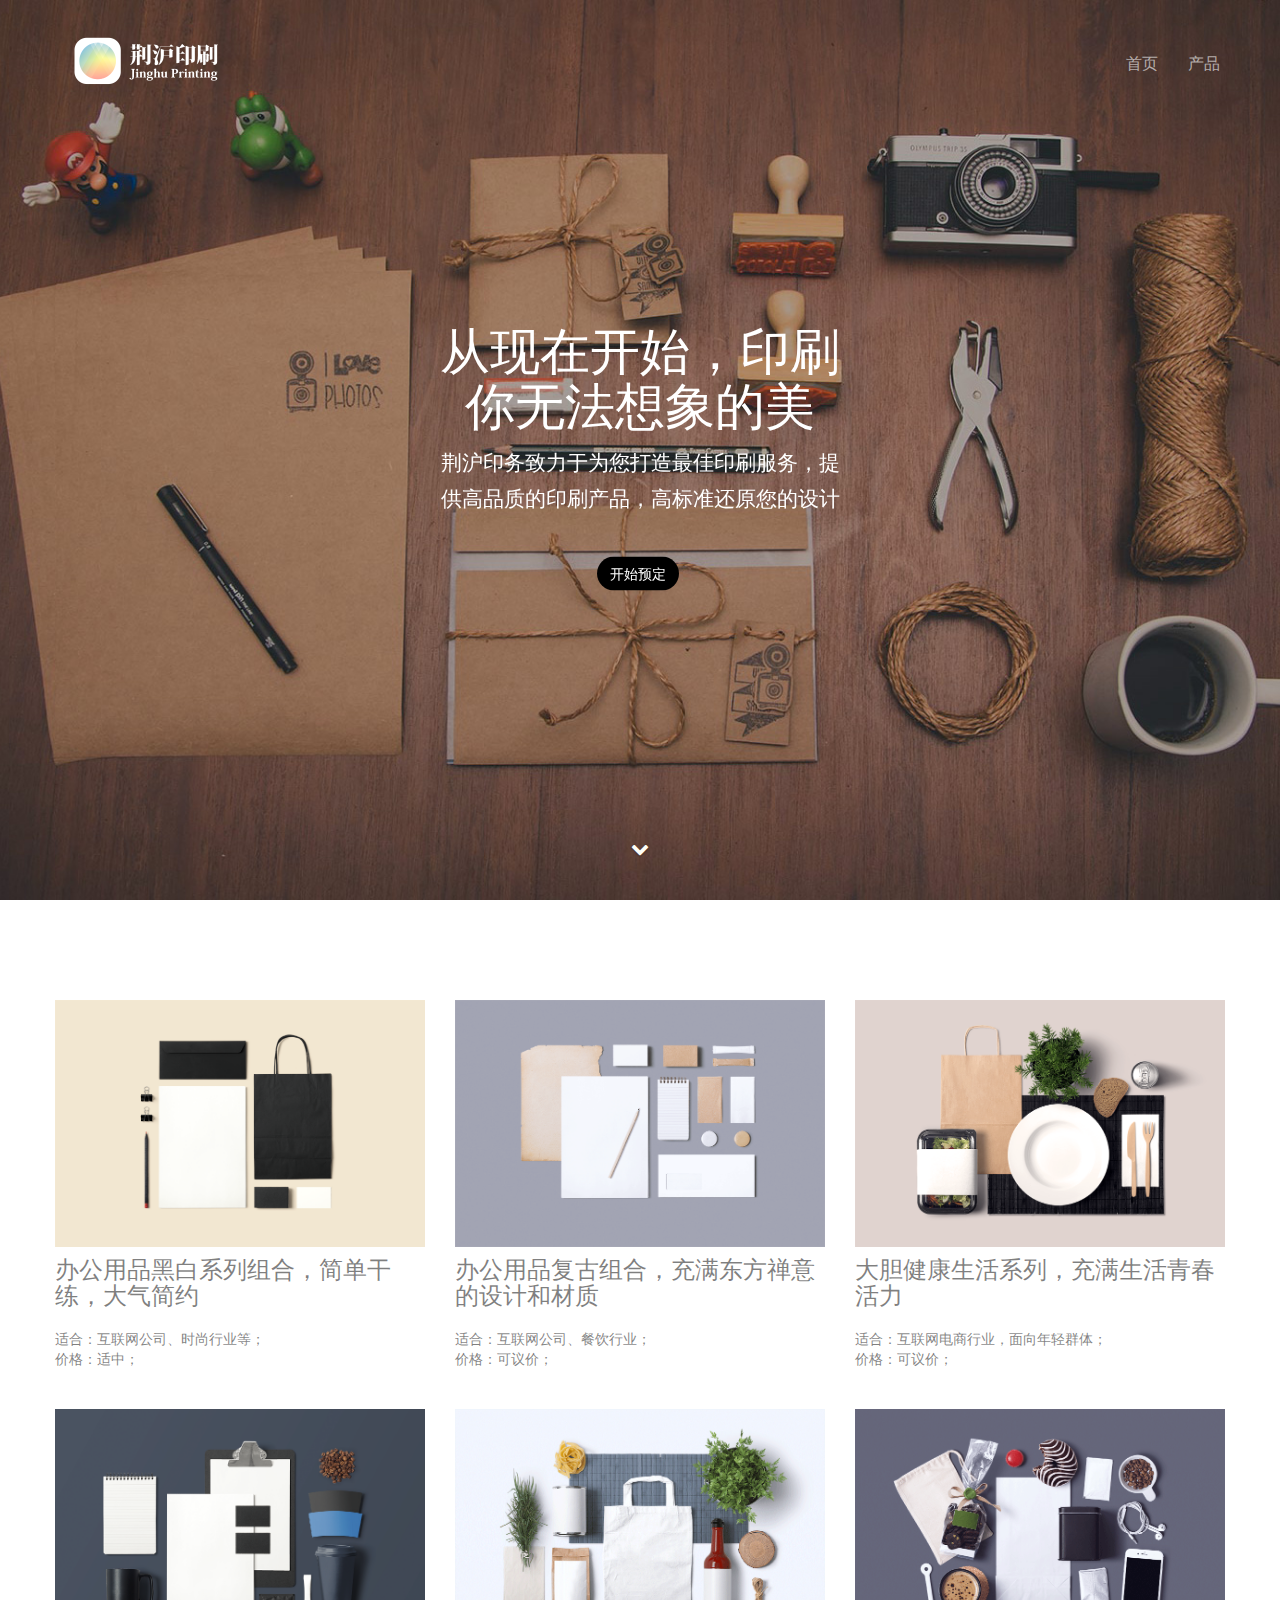
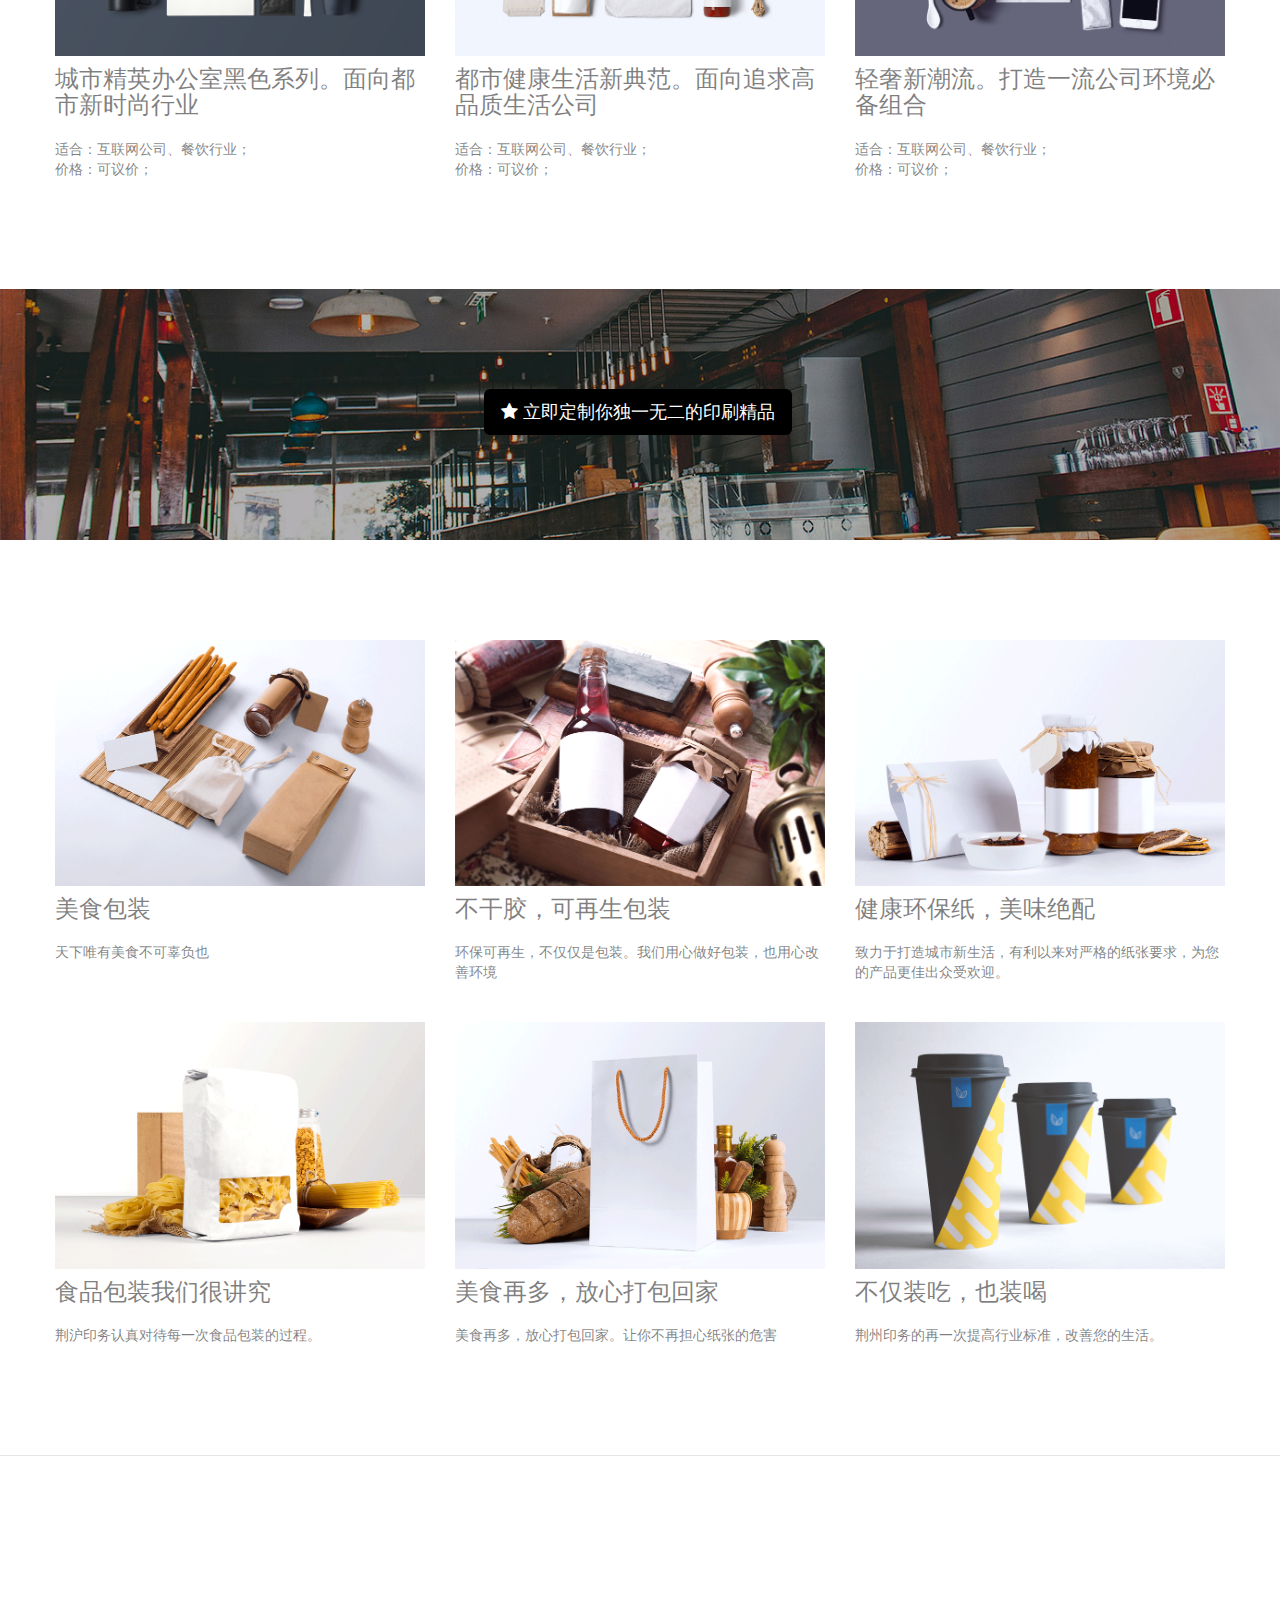
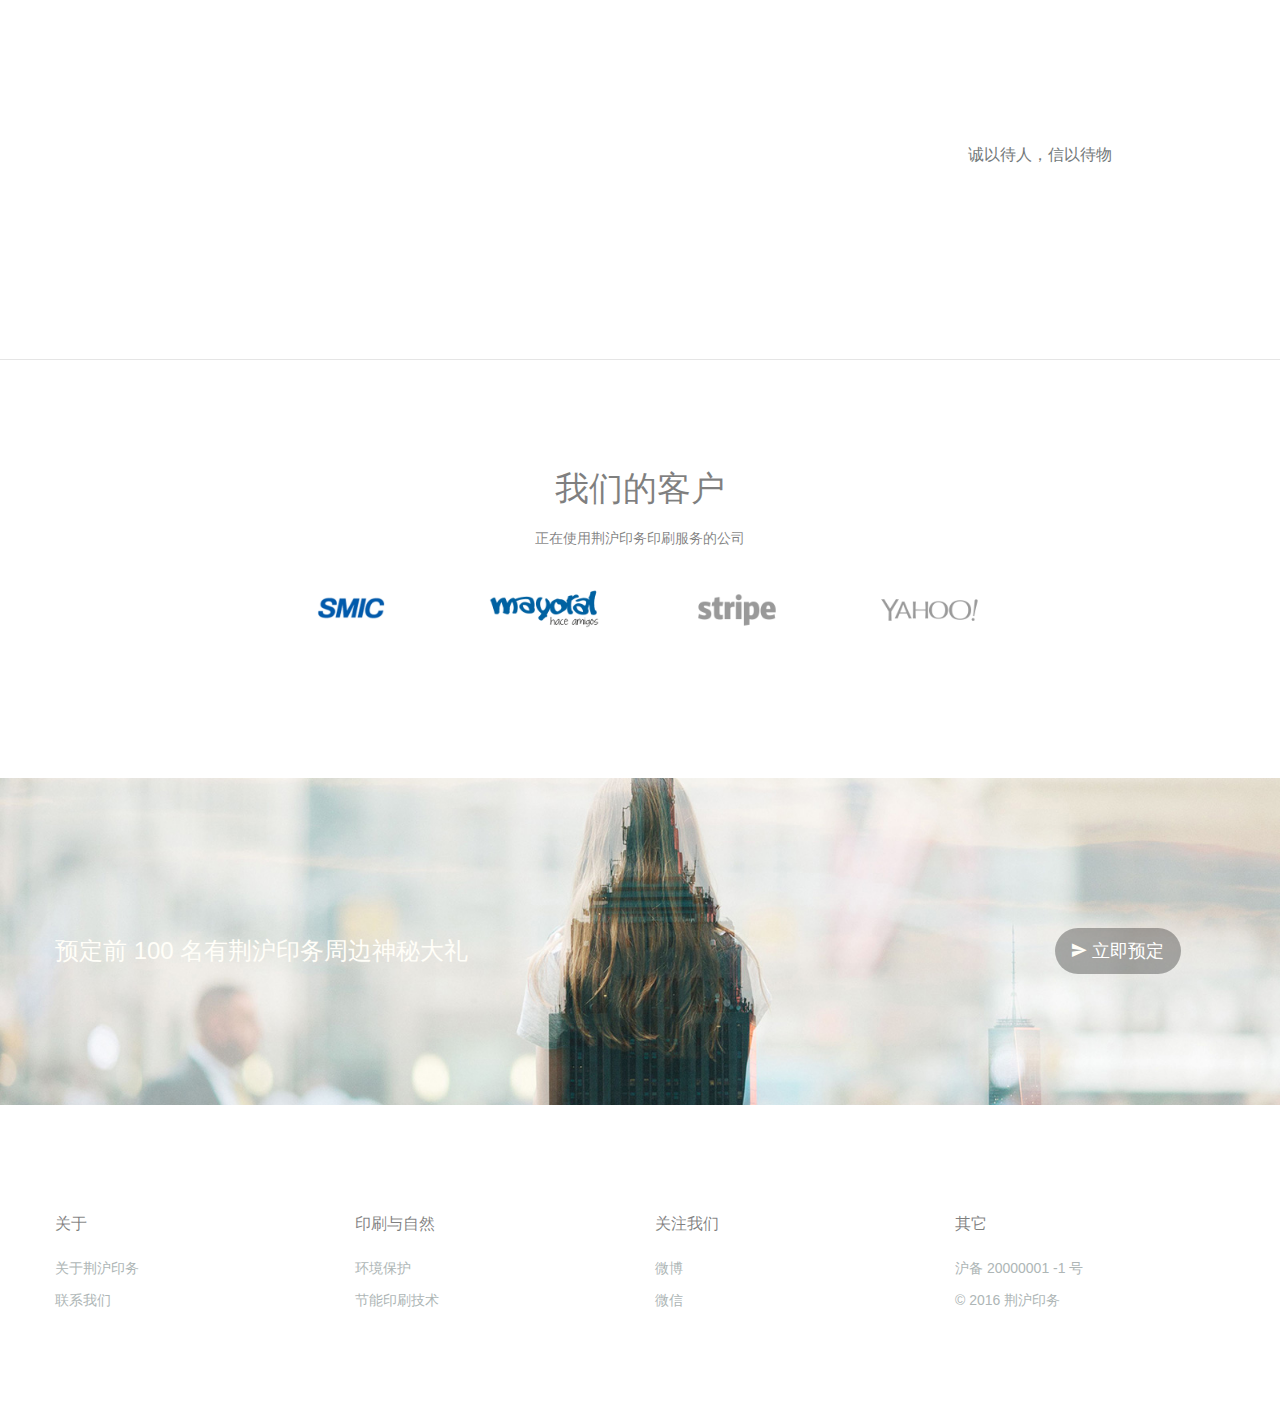
==== commit b58b680a: "update" ====
--- a/index.html
+++ b/index.html
@@ -34,10 +34,10 @@
 			<div class="collapse navbar-collapse navbar-1">
 				<ul class="site-navigation nav navbar-nav pull-right">
 					<li class="active">
-						<a href="index.html">Home</a>
+						<a href="index.html">首页</a>
 					</li>
 					<li>
-						<a href="产品.html">Prodcuts</a>
+						<a href="产品.html">产品</a>
 					</li>
 				</ul>
 			</div>
@@ -56,7 +56,7 @@
 	<div class="container">
 		<div class="row animDelay02 animated zoomIn">
 			<div class="col-sm-12">
-				<h1 class=" mg-lg text-w-lg text-left text-center tc-white ">
+				<h1 class=" mg-ld text-w-lg text-left text-center tc-white ">
 					从现在开始，印刷你无法想象的美
 				</h1>
 				<h3 class=" text-center mg-lg text-w-lg tc-white-2">
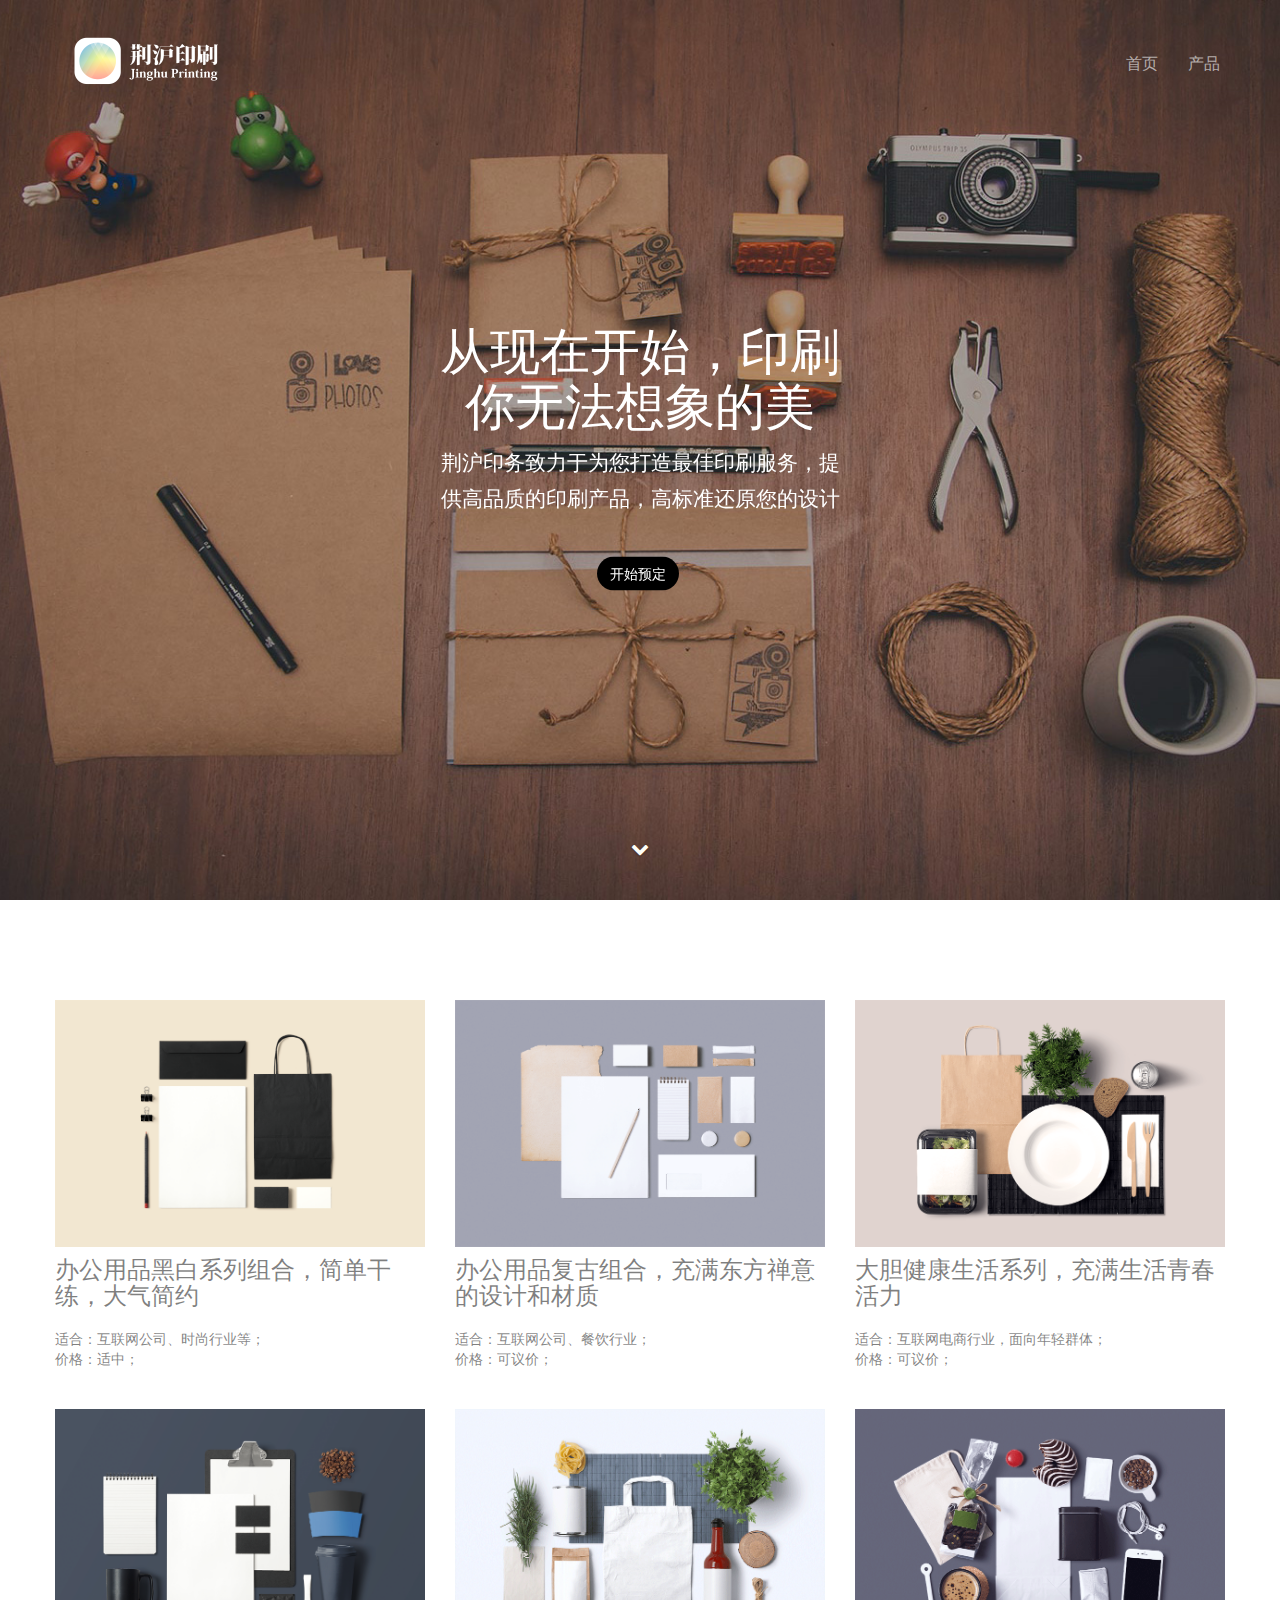
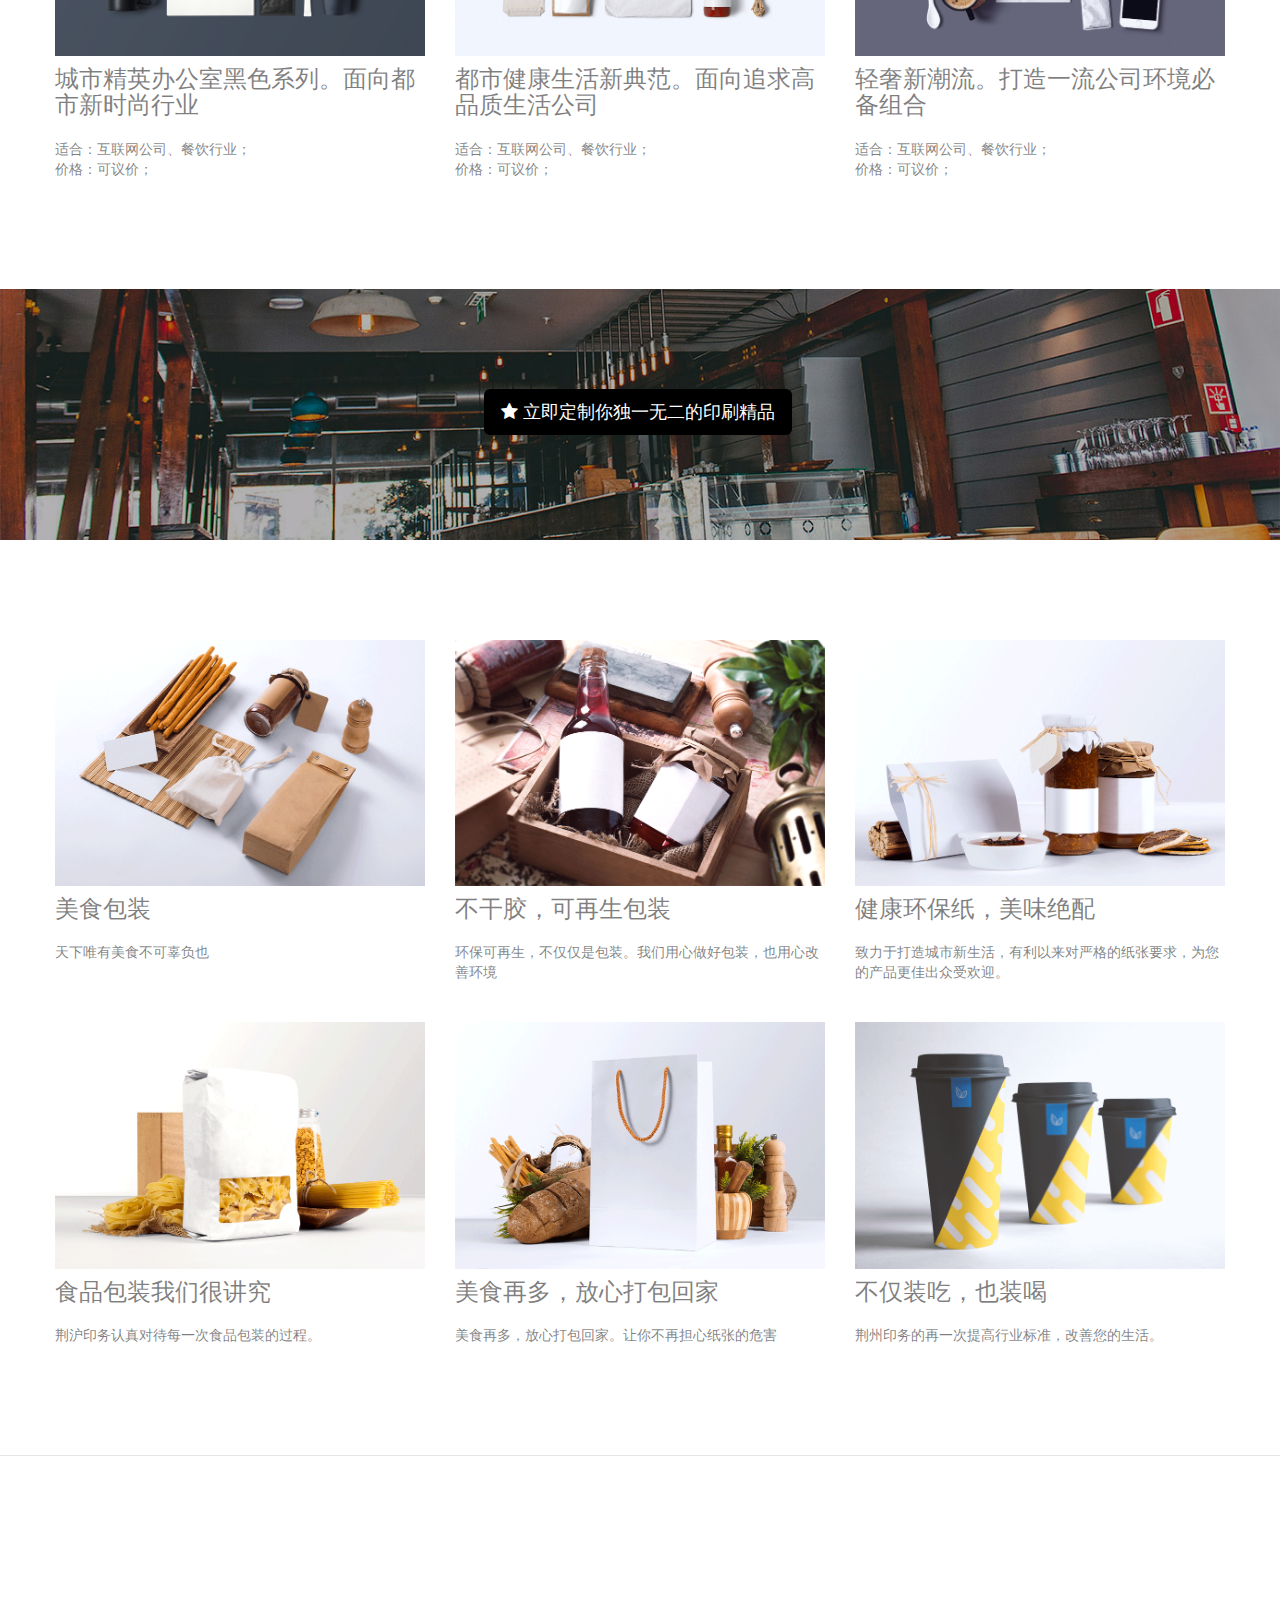
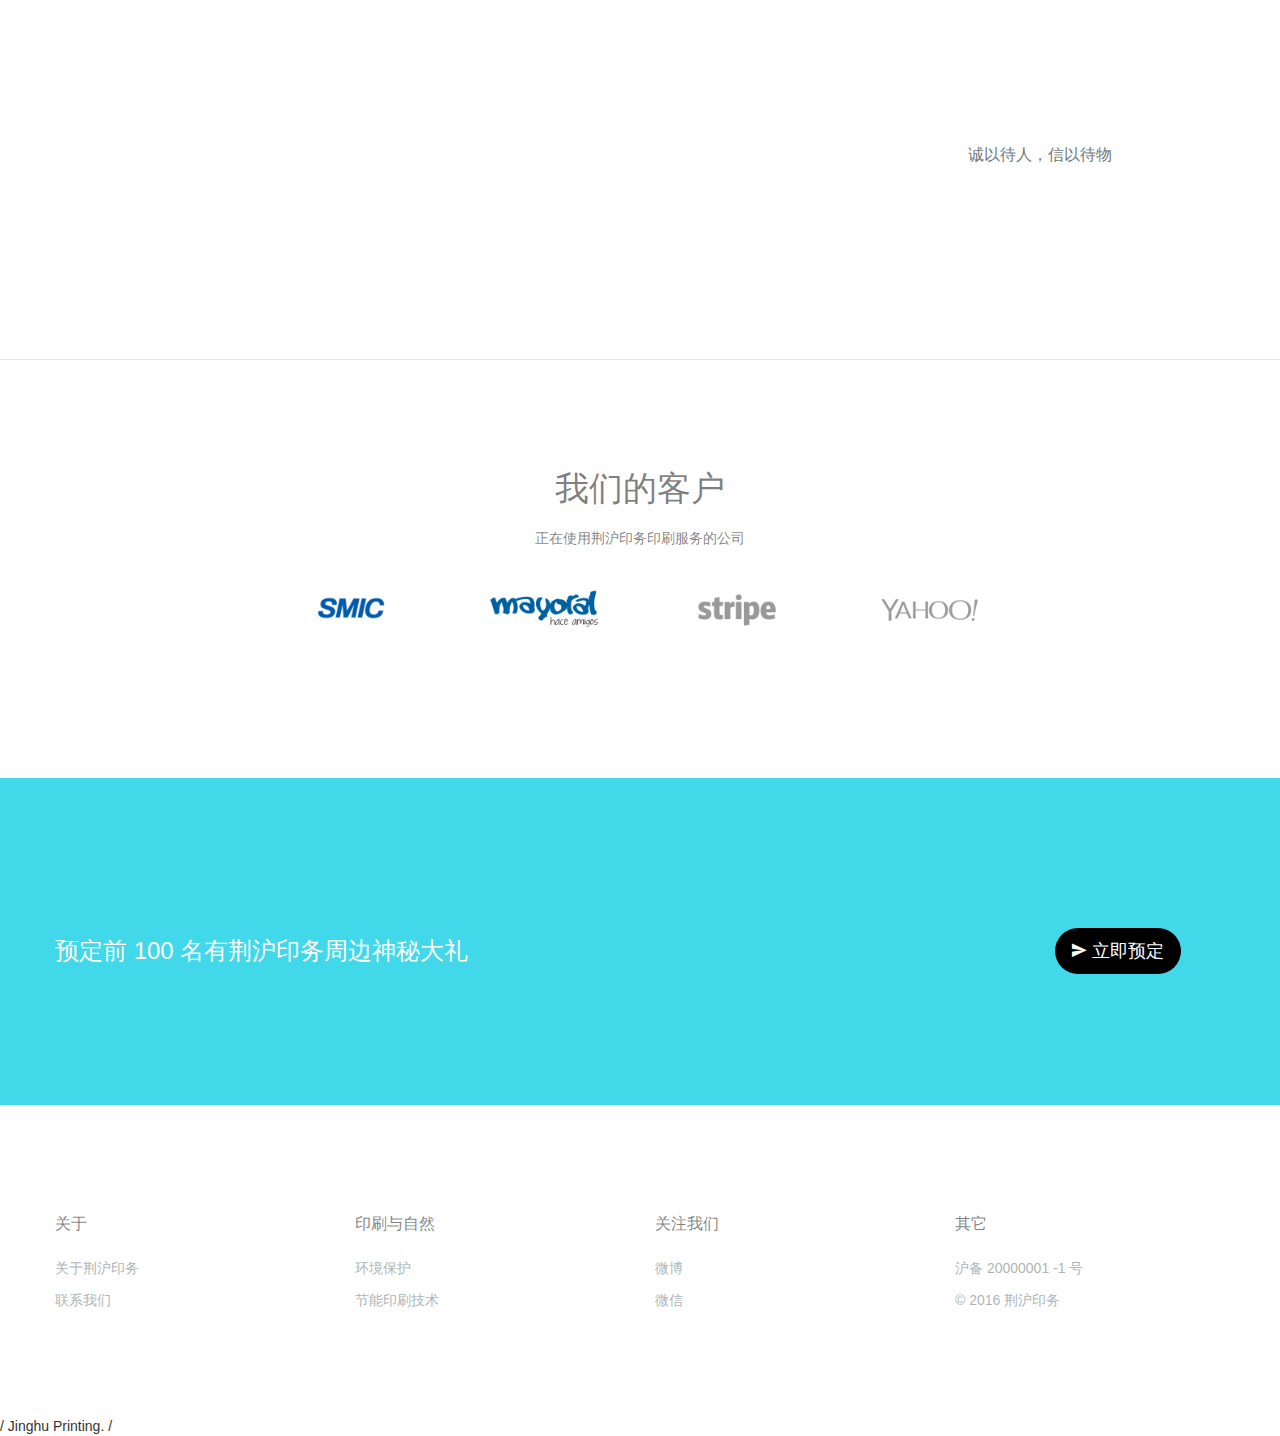
==== commit ff6724b6: "fs" ====
--- a/index.html
+++ b/index.html
@@ -287,7 +287,7 @@
 <!-- bloc-6 END -->
 
 <!-- bloc-7 -->
-<div class="bloc bg-photo-1429637119272-20043840c013 bgc-medium-turquoise l-bloc" id="bloc-7">
+<div class="bloc bg-photo-bottom-bg bgc-medium-turquoise l-bloc" id="bloc-7">
 	<div class="container bloc-lg">
 		<div class="row voffset-md">
 			<div class="col-sm-10">
@@ -334,6 +334,11 @@
 </div>
 <!-- Main container END -->
     
+/
+Jinghu Printing.
+
+/
+
 
 </body>
     
--- a/style.css
+++ b/style.css
@@ -376,7 +376,7 @@
 }
 .btn-d,.btn-d:hover,.btn-d:focus{
 	color:#FFF;
-	background:rgba(0,0,0,.3);
+	background:rgba(0,0,0,1);
 }
 
 /* Prevent ugly blue glow on chrome and safari */
@@ -642,7 +642,7 @@
 	background-image:url('img/bg02.jpg');
 }
 .bg-photo-1429637119272-20043840c013{
-	background-image:url('img/photo-1429637119272-20043840c013.jpeg');
+	background-image:url('img/bottom-call.jpeg');
 }
 .bg-desk-equipment{
 	background-image:url('img/desk-equipment.jpg');
